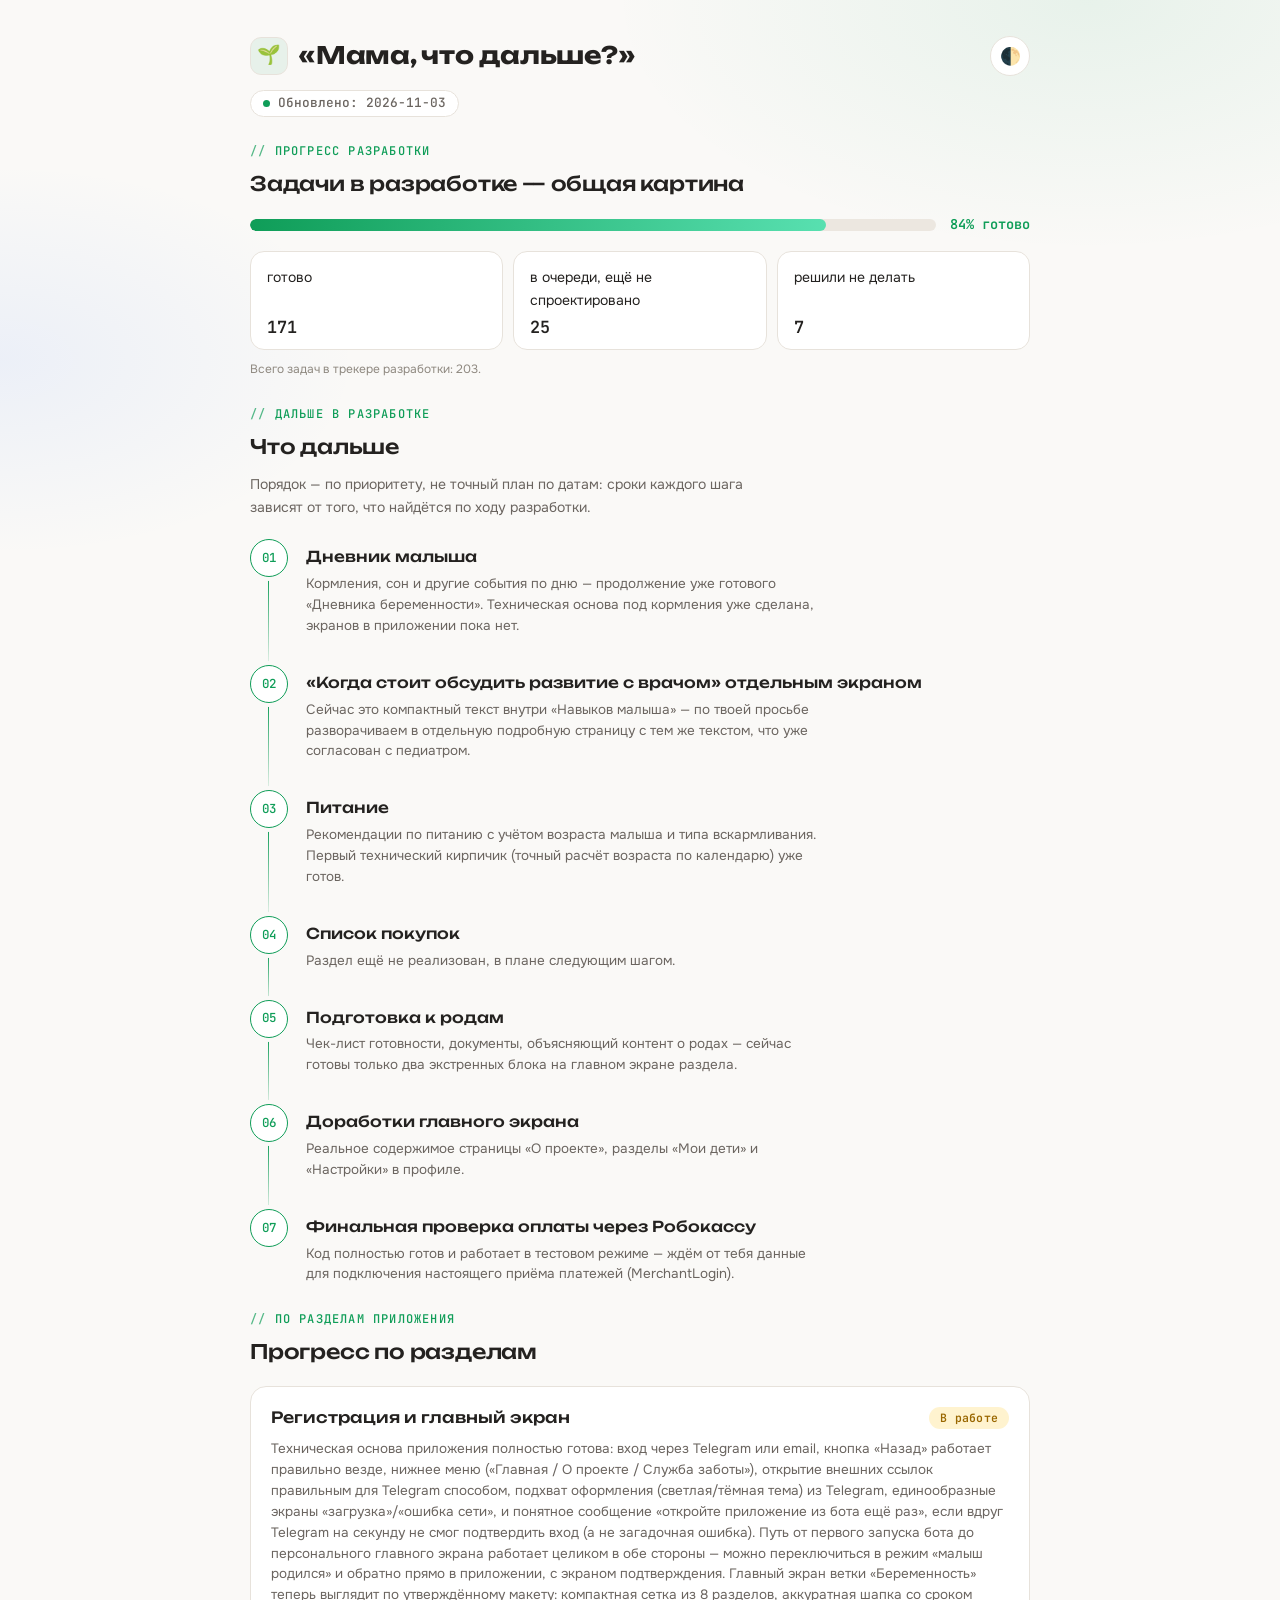
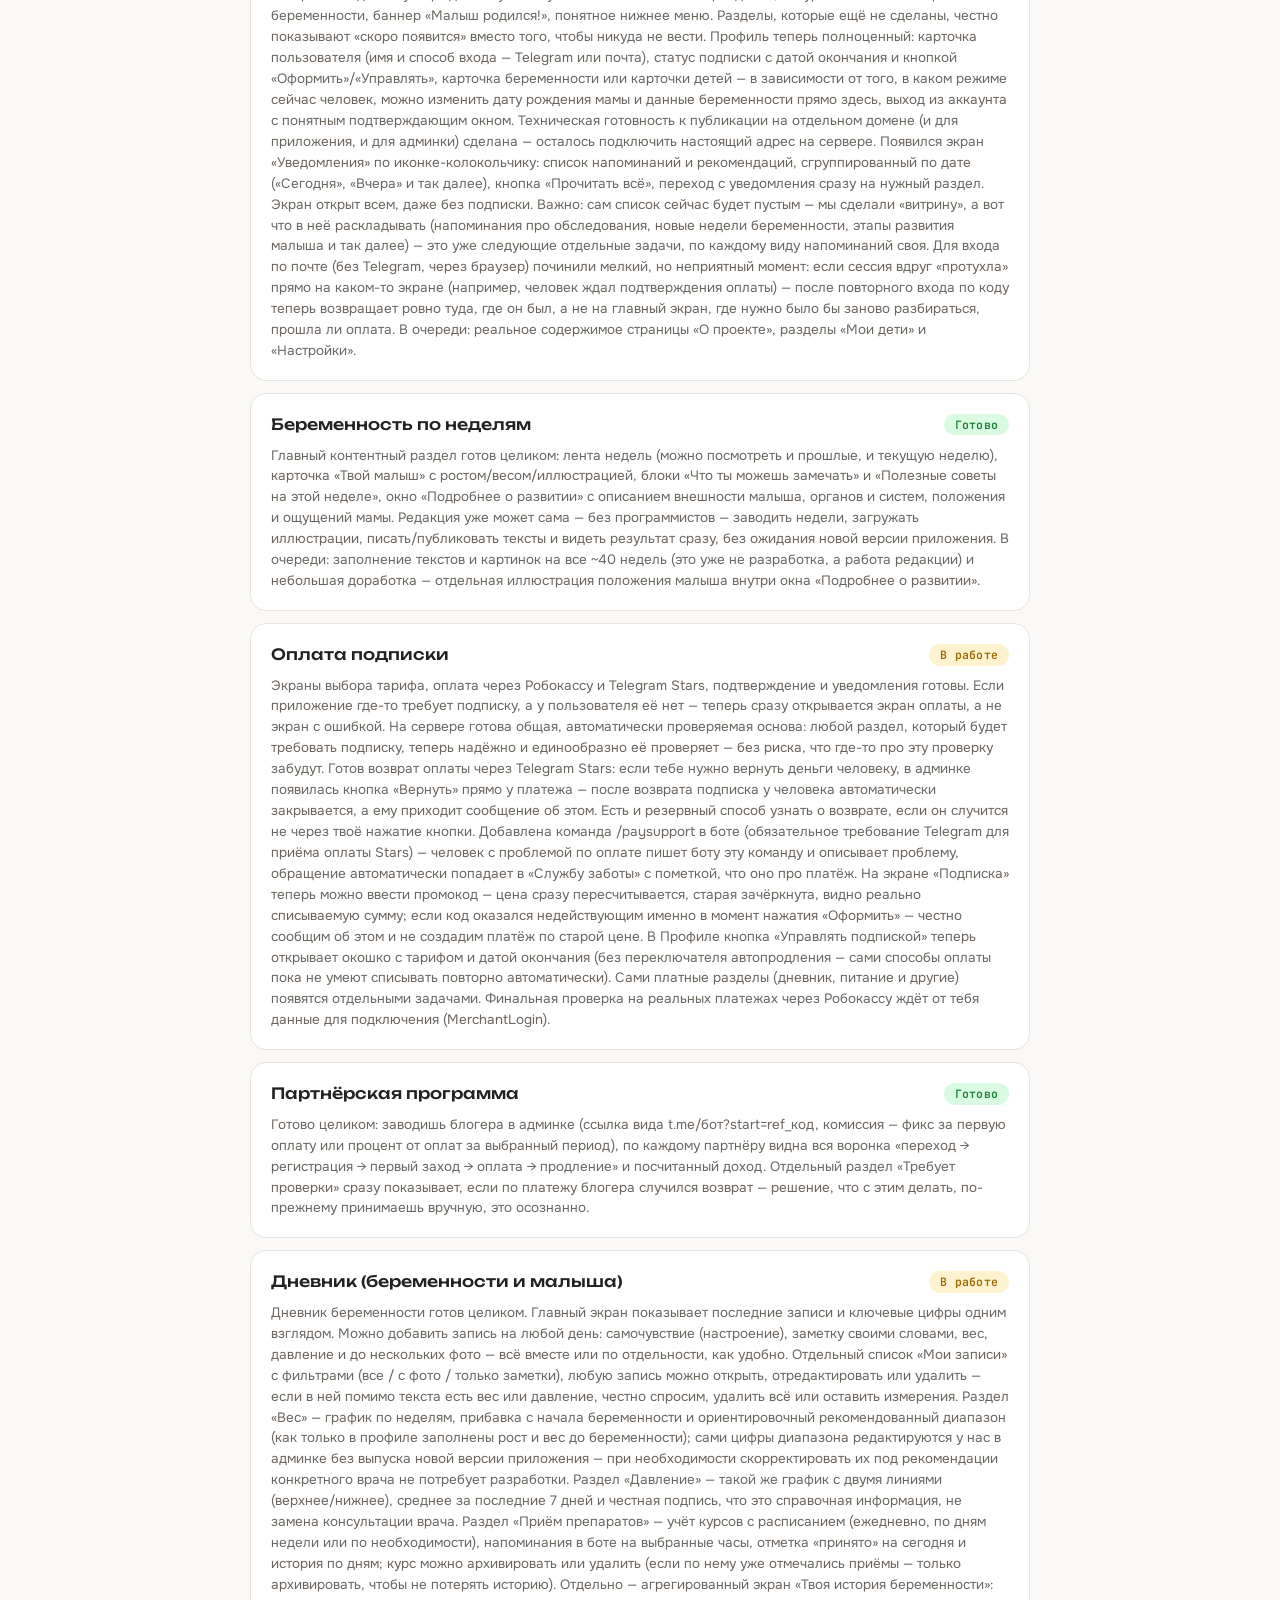
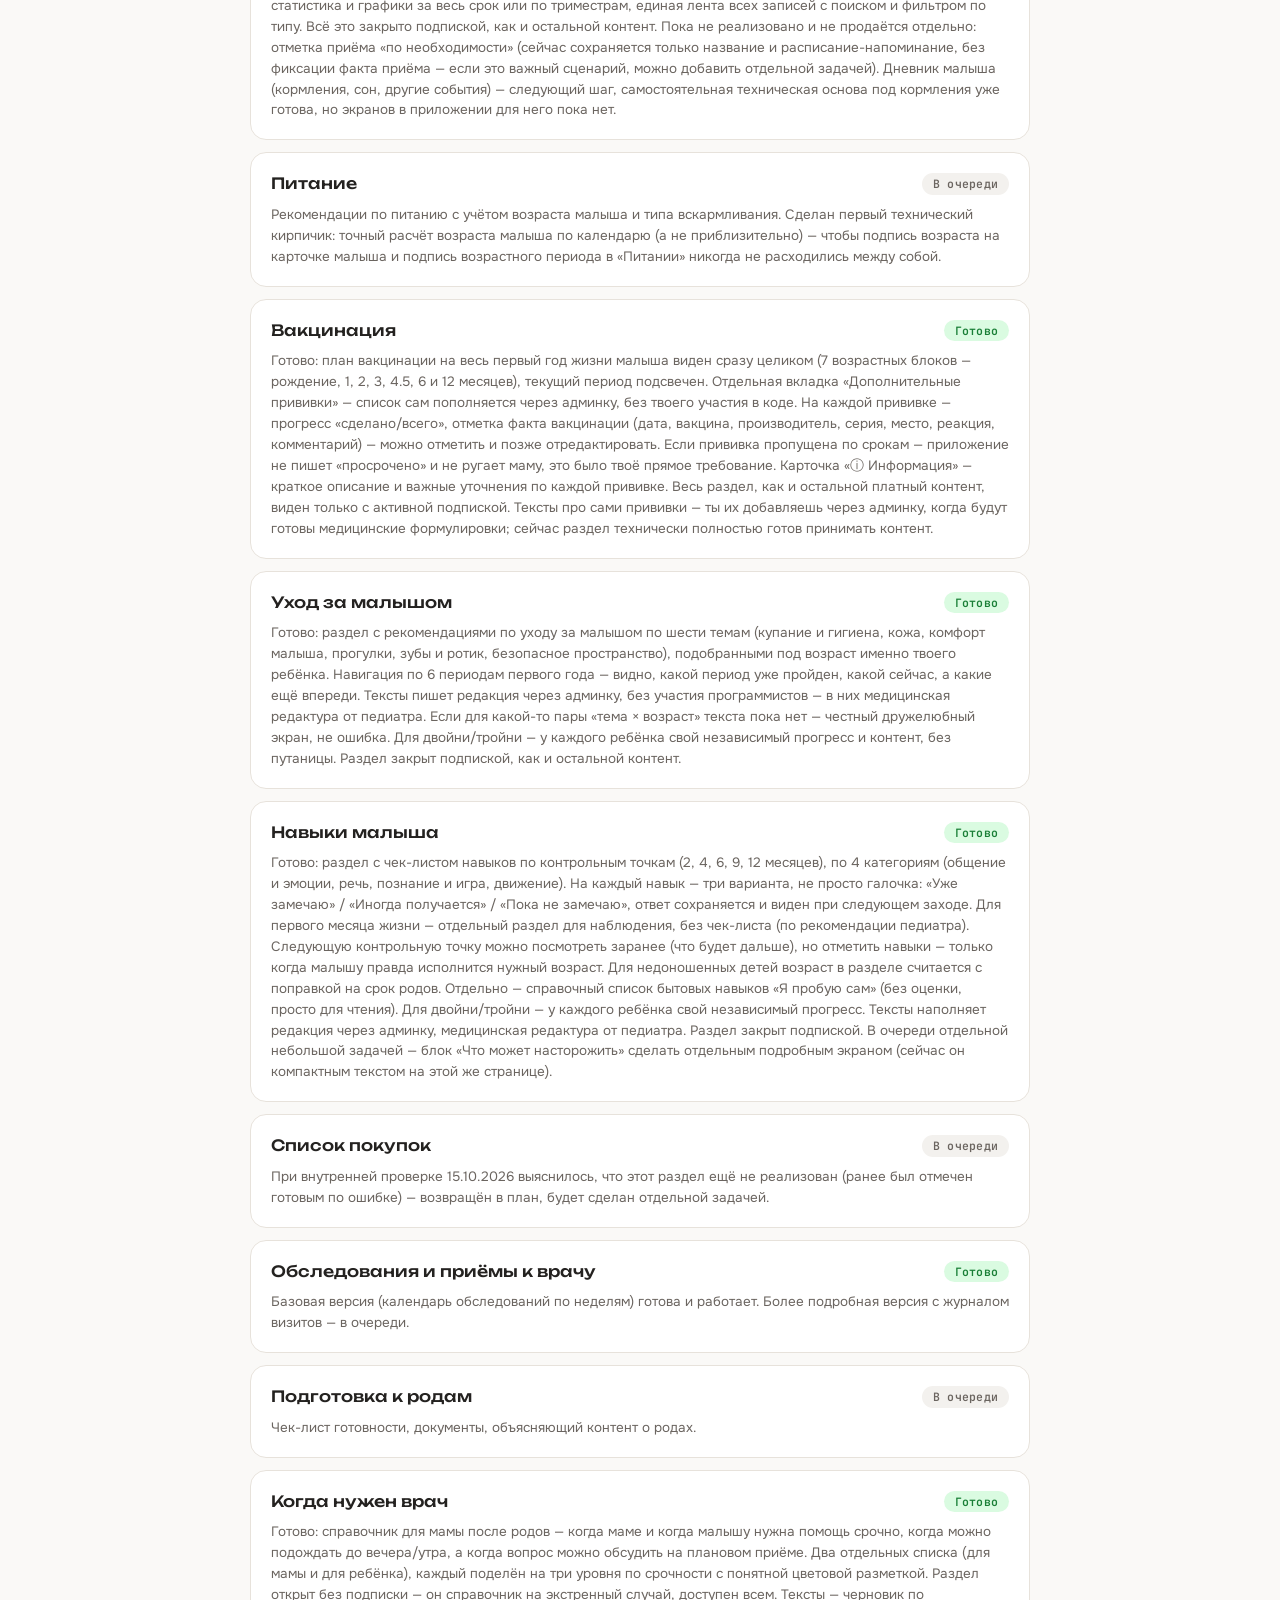
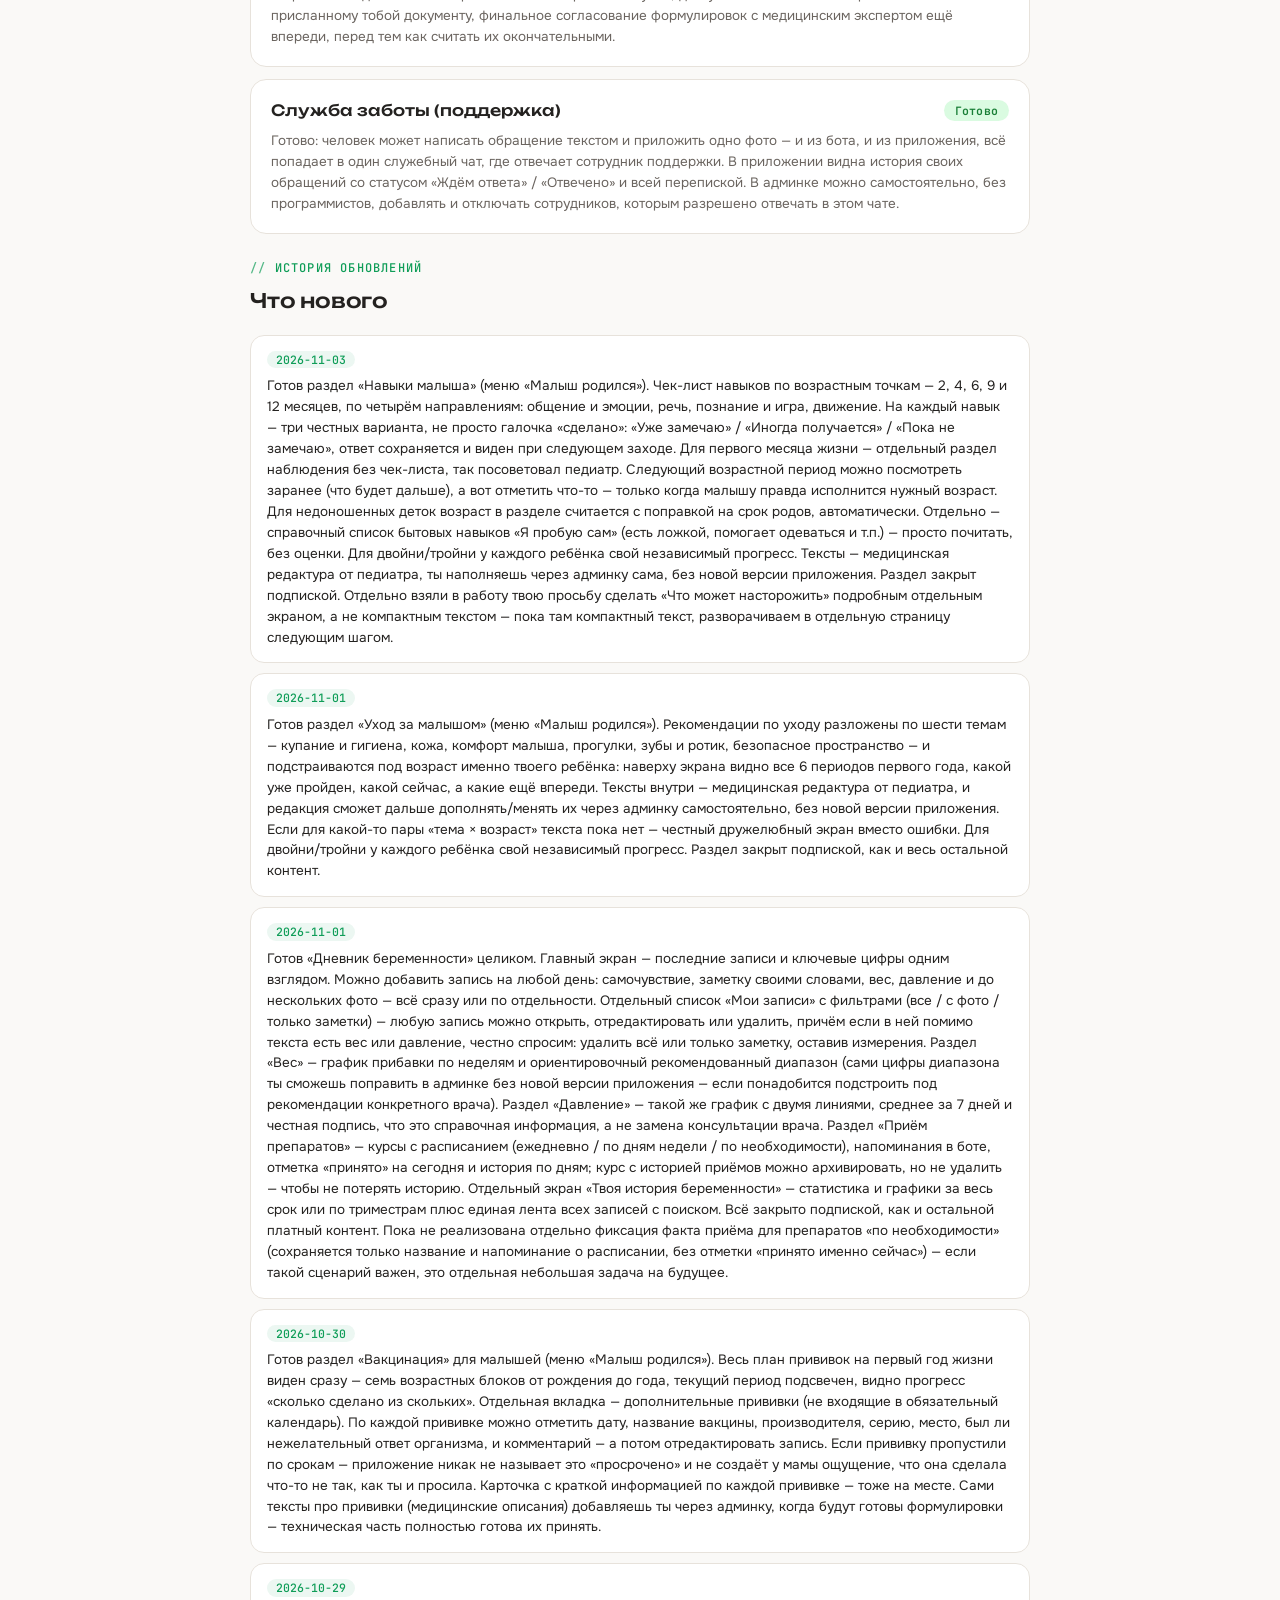
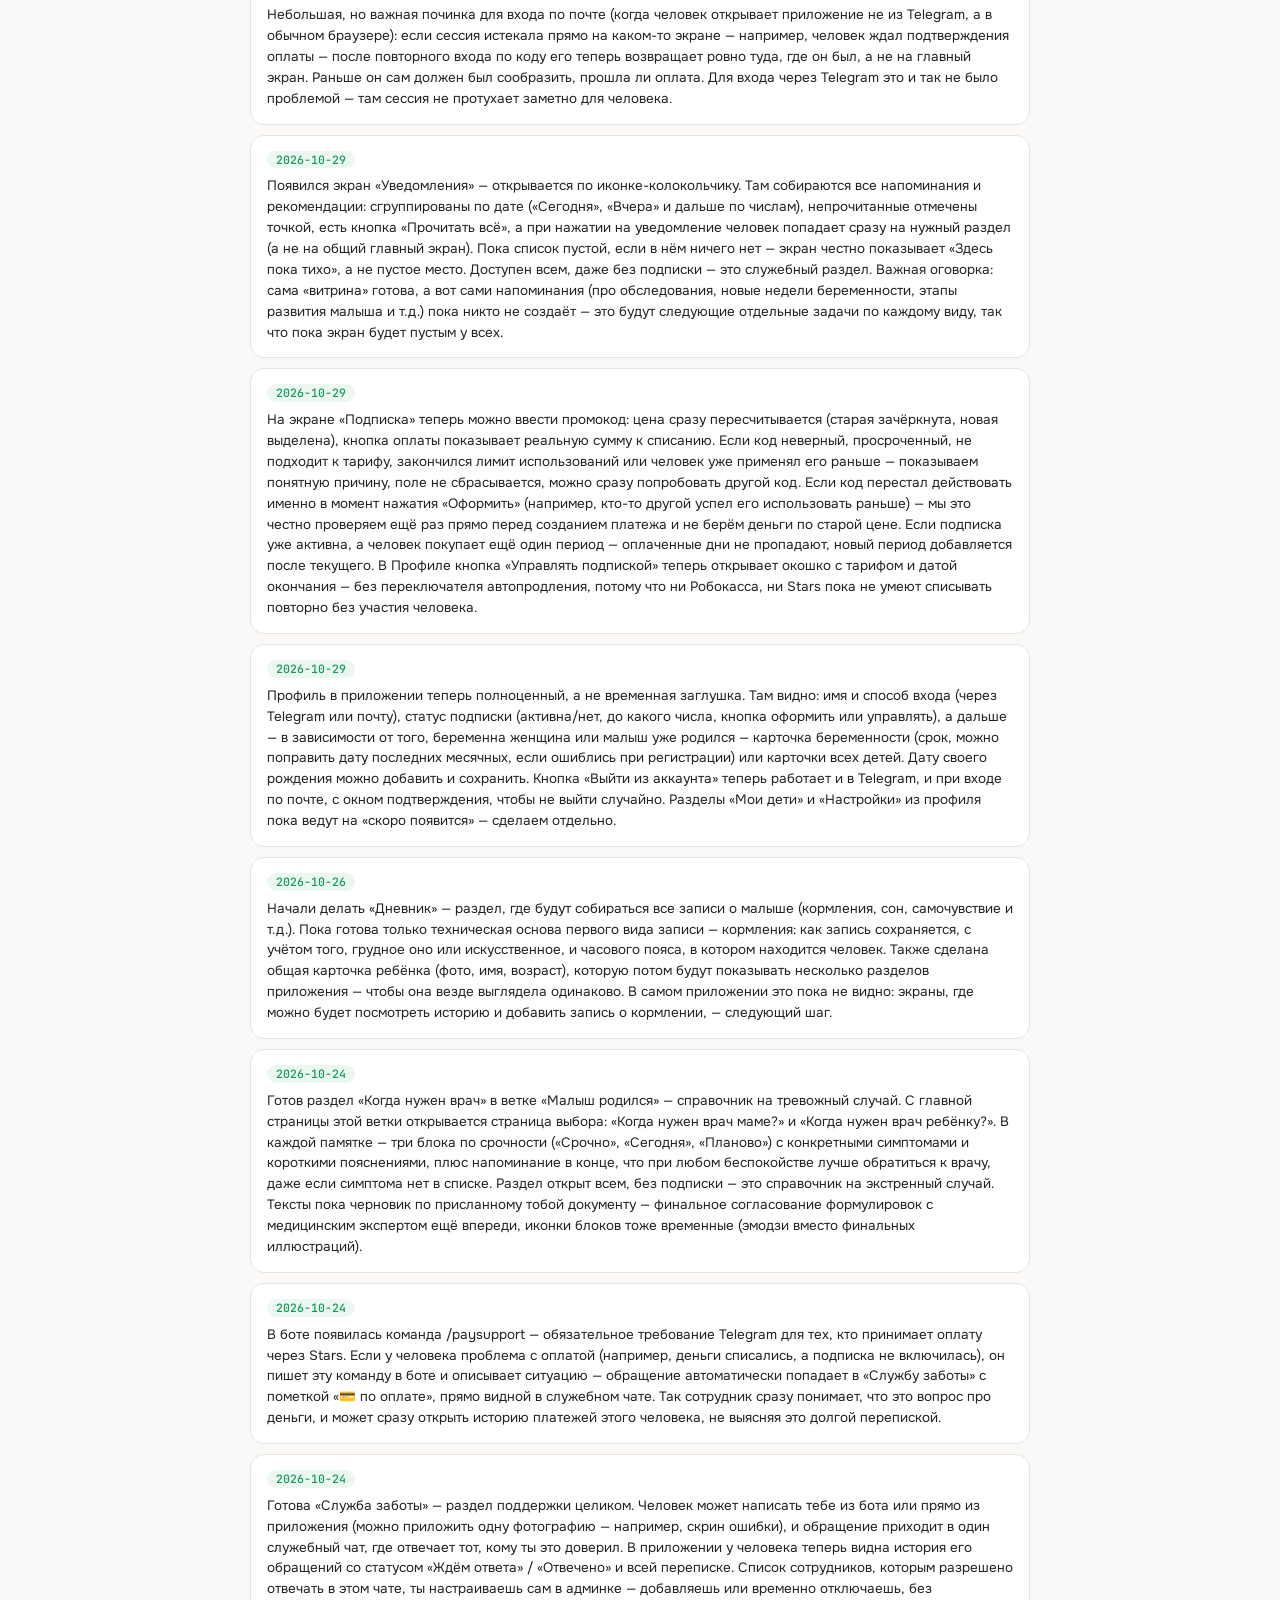
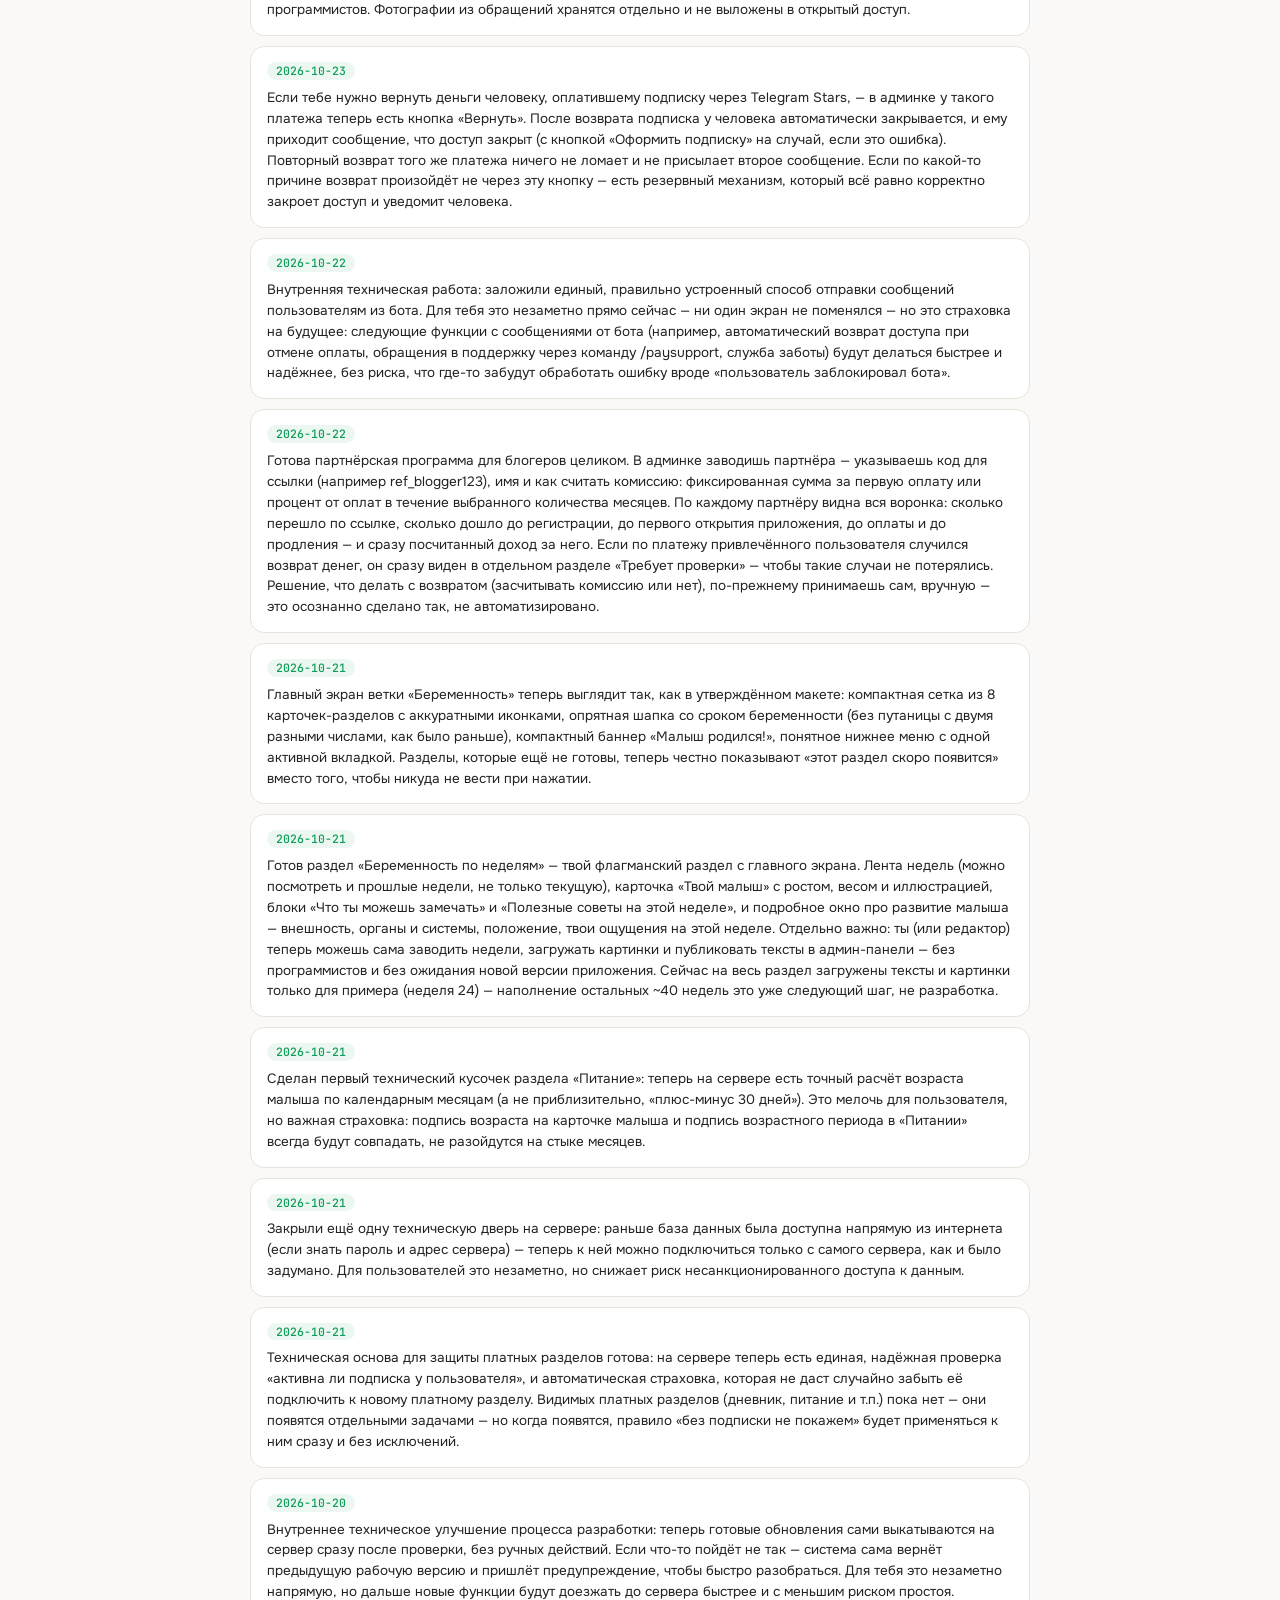
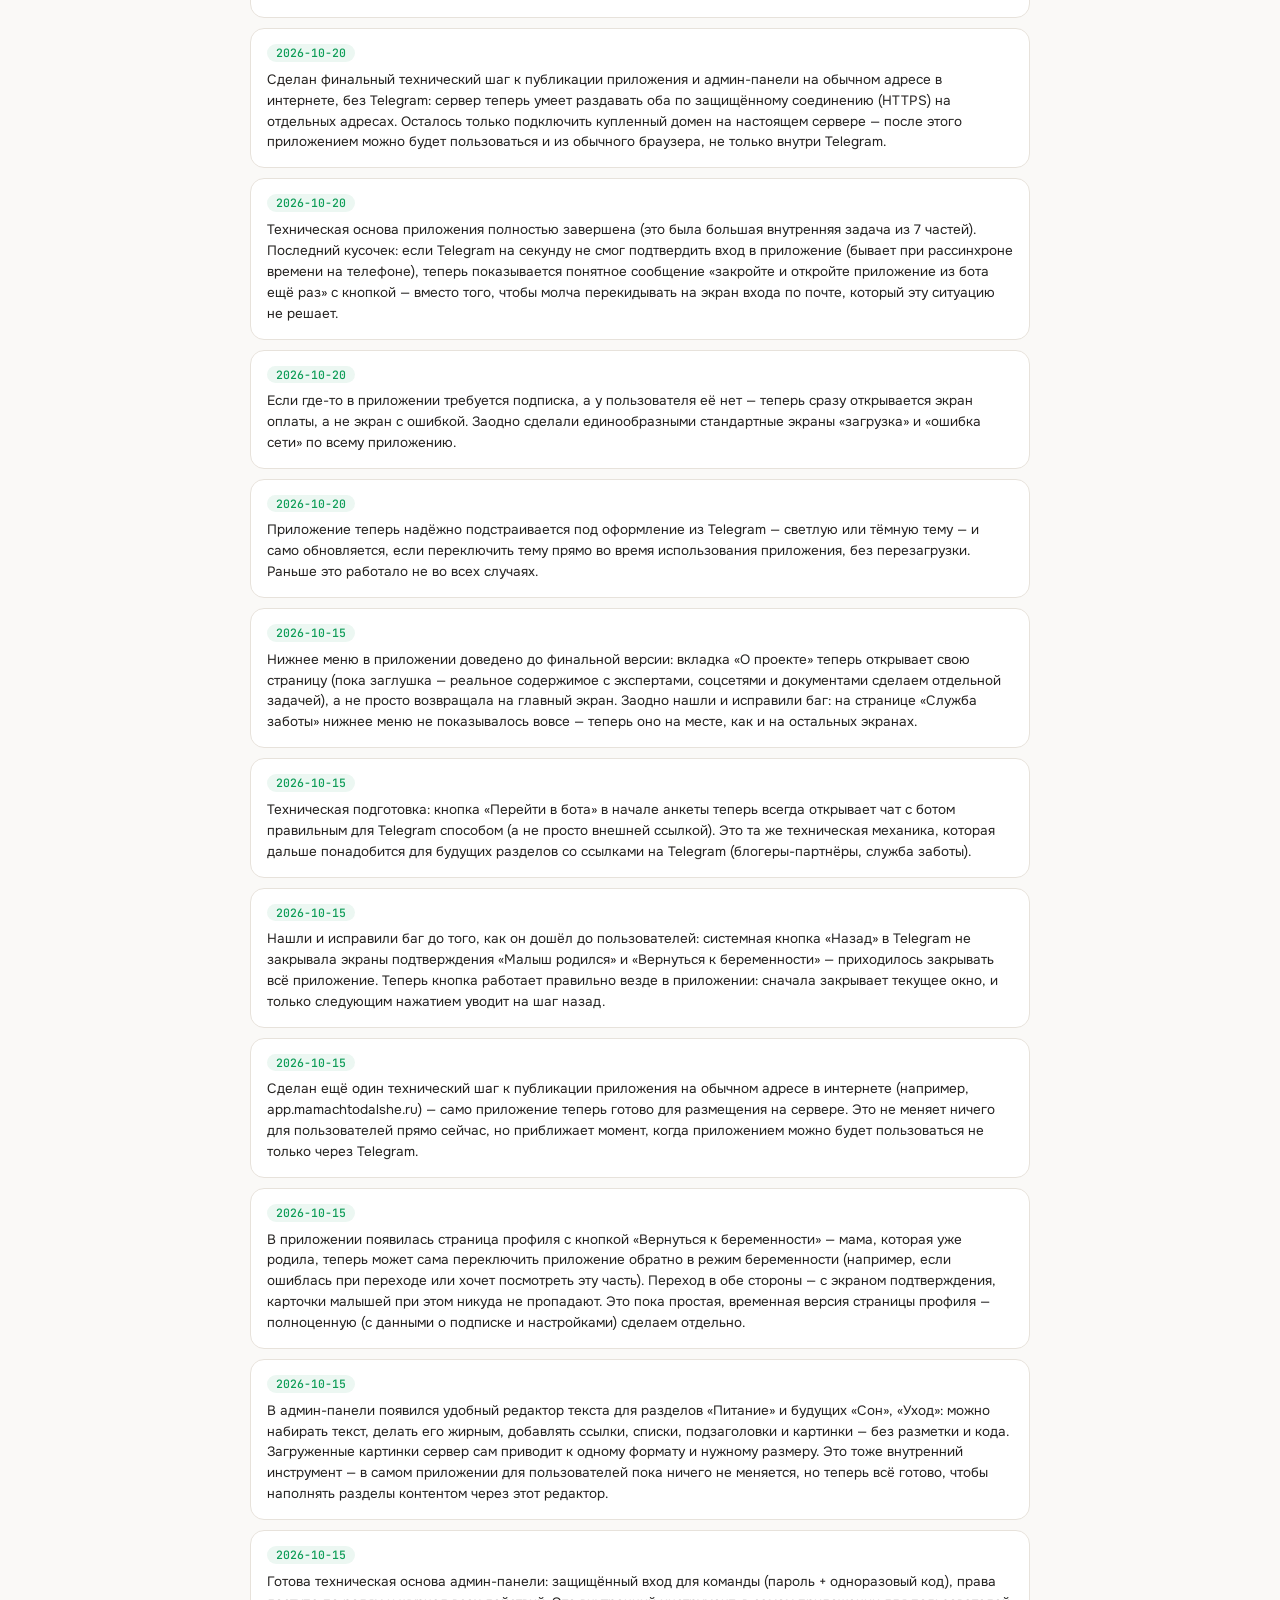
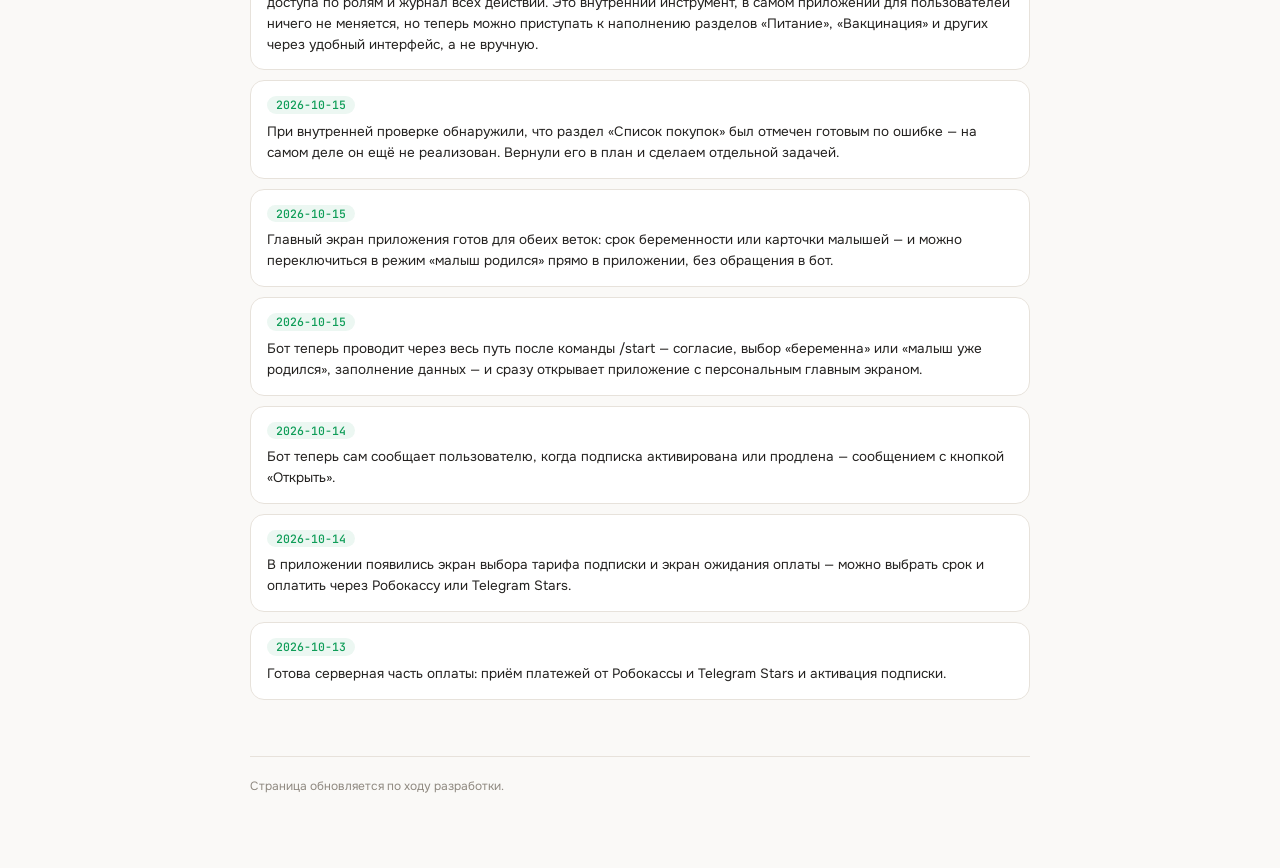
==== mama-dashboard/index.html @ b90e925e "chore(mama-dashboard): поменять порядок секций — «Что дальше» выше Co-Authored-By: Claude Sonnet 5 <" ====
<!DOCTYPE html>
<html lang="ru">
<head>
<meta charset="utf-8">
<meta name="viewport" content="width=device-width, initial-scale=1">
<title>«Мама, что дальше?» — прогресс разработки</title>
<link rel="icon" href="data:image/svg+xml,%3Csvg xmlns='http://www.w3.org/2000/svg' viewBox='0 0 100 100'%3E%3Ctext y='.9em' font-size='90'%3E%F0%9F%8C%B1%3C/text%3E%3C/svg%3E">
<link rel="preconnect" href="https://fonts.googleapis.com">
<link rel="preconnect" href="https://fonts.gstatic.com" crossorigin>
<link href="https://fonts.googleapis.com/css2?family=Unbounded:wght@500;700&family=Onest:wght@400;500;600&family=JetBrains+Mono:wght@400;500&display=swap" rel="stylesheet">
<style>
:root {
  color-scheme: dark;
  --bg: #06080b; --surface: #0c1218; --card-bg: #0f151c; --line: rgba(255,255,255,.09);
  --text: #e9f0f4; --muted: #9db0bd; --muted-2: #6b7c8b;
  --accent: #3df5a7; --accent-ink: #04140d; --accent-soft: rgba(61,245,167,.12);
  --track-bg: rgba(255,255,255,.08);
  --badge-done-bg: rgba(61,245,167,.14); --badge-done-fg: #3df5a7;
  --badge-progress-bg: rgba(255,185,70,.14); --badge-progress-fg: #ffb946;
  --badge-planned-bg: rgba(255,255,255,.07); --badge-planned-fg: #9db0bd;
  --toggle-fg: #e9f0f4; --toggle-bg: #0f151c; --toggle-border: var(--line);
  --font-display: 'Unbounded', system-ui, sans-serif;
  --font-body: 'Onest', system-ui, -apple-system, 'Segoe UI', sans-serif;
  --font-mono: 'JetBrains Mono', ui-monospace, 'SFMono-Regular', Menlo, monospace;
}
@media (prefers-color-scheme: light) {
  :root:not([data-theme="dark"]) {
    color-scheme: light;
    --bg: #faf9f7; --surface: #fff; --card-bg: #fff; --line: #e7e2db;
    --text: #242220; --muted: #6b6560; --muted-2: #8f8980;
    --accent: #0f9d58; --accent-ink: #fff; --accent-soft: rgba(15,157,88,.08);
    --track-bg: #ece7e0;
    --badge-done-bg: #dafbe1; --badge-done-fg: #1a7f37;
    --badge-progress-bg: #fff3cf; --badge-progress-fg: #9a6700;
    --badge-planned-bg: #f3f1ee; --badge-planned-fg: #6b6560;
    --toggle-fg: #242220; --toggle-bg: #fff; --toggle-border: var(--line);
  }
}
:root[data-theme="light"] {
  color-scheme: light;
  --bg: #faf9f7; --surface: #fff; --card-bg: #fff; --line: #e7e2db;
  --text: #242220; --muted: #6b6560; --muted-2: #8f8980;
  --accent: #0f9d58; --accent-ink: #fff; --accent-soft: rgba(15,157,88,.08);
  --track-bg: #ece7e0;
  --badge-done-bg: #dafbe1; --badge-done-fg: #1a7f37;
  --badge-progress-bg: #fff3cf; --badge-progress-fg: #9a6700;
  --badge-planned-bg: #f3f1ee; --badge-planned-fg: #6b6560;
  --toggle-fg: #242220; --toggle-bg: #fff; --toggle-border: var(--line);
}
* { box-sizing: border-box; }
html { -webkit-text-size-adjust: 100%; }
body {
  margin: 0; padding: 0; font: 400 1rem/1.65 var(--font-body);
  background: var(--bg); color: var(--text);
  transition: background .15s ease, color .15s ease;
  -webkit-font-smoothing: antialiased;
}
.bg {
  position: fixed; inset: 0; z-index: -1; pointer-events: none; background: var(--bg);
}
:root:not([data-theme="light"]) .bg {
  background:
    radial-gradient(60% 45% at 85% 0%, var(--accent-soft), transparent 62%),
    radial-gradient(45% 35% at 0% 40%, rgba(70,130,255,.08), transparent 62%),
    var(--bg);
}
.wrap { max-width: 820px; margin: 0 auto; padding: 36px 20px 72px; position: relative; }
.top-bar { display: flex; align-items: flex-start; justify-content: space-between; gap: 16px; }
.brand { display: flex; align-items: center; gap: 10px; }
.brand-mark {
  width: 38px; height: 38px; border-radius: 11px; background: var(--accent-soft);
  border: 1px solid var(--line); display: flex; align-items: center; justify-content: center;
  font-size: 19px; flex-shrink: 0;
}
h1 { font-family: var(--font-display); font-weight: 700; font-size: 24px; margin: 0; letter-spacing: -.01em; }
.theme-toggle {
  width: 40px; height: 40px; border-radius: 999px; flex-shrink: 0;
  background: var(--toggle-bg); color: var(--toggle-fg);
  border: 1px solid var(--toggle-border); cursor: pointer;
  font-size: 17px; line-height: 1; display: flex; align-items: center; justify-content: center;
  transition: border-color .2s, transform .2s;
}
.theme-toggle:hover { border-color: var(--accent); transform: translateY(-1px); }
.eyebrow {
  font: 500 .75rem/1 var(--font-mono); letter-spacing: .1em; text-transform: uppercase;
  color: var(--accent); margin: 28px 0 10px;
}
.eyebrow::before { content: "// "; opacity: .7; }
.updated-pill {
  display: inline-flex; align-items: center; gap: 8px; font: 500 .8rem/1 var(--font-mono);
  color: var(--muted); border: 1px solid var(--line); border-radius: 999px; padding: 6px 12px;
  margin-top: 14px; background: var(--card-bg);
}
.updated-pill i { width: 7px; height: 7px; border-radius: 50%; background: var(--accent); flex-shrink: 0; }
h2 {
  font-family: var(--font-display); font-weight: 500; font-size: 20px; margin: 48px 0 18px;
  letter-spacing: -.01em;
}
.section-lead { color: var(--muted); font-size: 14px; margin: -8px 0 20px; max-width: 58ch; }

.progress-row { display: flex; align-items: center; gap: 14px; margin-bottom: 20px; }
.progress-track { flex: 1; height: 12px; border-radius: 999px; background: var(--track-bg); overflow: hidden; }
.progress-fill {
  height: 100%; border-radius: 999px;
  background: linear-gradient(90deg, var(--accent), #58e0b0);
}
.progress-label { font: 600 .85rem/1 var(--font-mono); color: var(--accent); white-space: nowrap; }

.stat-grid { display: grid; grid-template-columns: 1fr; gap: 10px; }
.stat-card {
  display: flex; align-items: center; justify-content: space-between; gap: 12px;
  padding: 14px 16px; border-radius: 14px; background: var(--card-bg);
  border: 1px solid var(--line); transition: border-color .2s, transform .2s;
}
.stat-card:hover { border-color: var(--accent); transform: translateY(-1px); }
.stat-label { font-size: 14px; }
.stat-count {
  font: 600 1.05rem/1 var(--font-mono); color: var(--text); flex-shrink: 0;
}
.stats-footnote { font-size: 12px; color: var(--muted-2); margin-top: 10px; }

.block {
  padding: 18px 20px; border-radius: 16px; background: var(--card-bg);
  border: 1px solid var(--line); margin-bottom: 12px;
  transition: border-color .2s, transform .2s;
}
.block:hover { border-color: var(--accent); transform: translateY(-1px); }
.block-top {
  display: flex; align-items: flex-start; justify-content: space-between; gap: 14px;
  margin-bottom: 8px;
}
.block-name { font-family: var(--font-display); font-weight: 500; font-size: 15.5px; }
.badge {
  flex-shrink: 0; font: 600 .72rem/1 var(--font-mono); letter-spacing: .02em; padding: 5px 11px;
  border-radius: 999px; white-space: nowrap; margin-top: 2px;
}
.block-note { font-size: 13.5px; color: var(--muted); line-height: 1.55; }

.roadmap { position: relative; }
.road-step {
  position: relative; display: flex; gap: 18px; padding-bottom: 28px;
}
.road-step:last-child { padding-bottom: 0; }
.road-num {
  flex-shrink: 0; width: 38px; height: 38px; border-radius: 50%;
  border: 1px solid var(--accent); color: var(--accent); background: var(--surface);
  display: flex; align-items: center; justify-content: center;
  font: 500 .78rem/1 var(--font-mono); position: relative; z-index: 1;
  box-shadow: 0 0 0 4px var(--bg);
}
.road-step::before {
  content: ""; position: absolute; left: 18px; top: 38px; bottom: -8px; width: 1px;
  background: linear-gradient(var(--accent), transparent);
}
.road-step:last-child::before { display: none; }
.road-body { padding-top: 6px; }
.road-title { font-family: var(--font-display); font-weight: 500; font-size: 15px; margin-bottom: 4px; }
.road-note { font-size: 13.5px; color: var(--muted); line-height: 1.55; max-width: 58ch; }

.changelog { list-style: none; padding: 0; margin: 0; display: grid; gap: 10px; }
.changelog li {
  padding: 14px 16px; border-radius: 14px; background: var(--card-bg); border: 1px solid var(--line);
  font-size: 13.5px; line-height: 1.55;
}
.changelog .cl-date {
  display: inline-block; font: 500 .72rem/1 var(--font-mono); color: var(--accent);
  background: var(--accent-soft); border-radius: 999px; padding: 3px 9px; margin-bottom: 8px;
}

.footer {
  margin-top: 56px; padding-top: 20px; border-top: 1px solid var(--line);
  font-size: 12px; color: var(--muted-2);
}

@media (min-width: 640px) {
  .stat-grid { grid-template-columns: repeat(3, 1fr); }
  .stat-card { flex-direction: column; align-items: flex-start; gap: 6px; }
}
@media (prefers-reduced-motion: reduce) {
  * { transition: none !important; }
}
</style>
<script>
  (function () {
    var saved = localStorage.getItem("mama-dashboard-theme");
    if (saved === "dark" || saved === "light") {
      document.documentElement.setAttribute("data-theme", saved);
    }
  })();
</script>
</head>
<body>
<div class="bg" aria-hidden="true"></div>
<div class="wrap">
  <div class="top-bar">
    <div class="brand">
      <div class="brand-mark" aria-hidden="true">🌱</div>
      <h1>«Мама, что дальше?»</h1>
    </div>
    <button class="theme-toggle" id="theme-toggle" type="button" aria-label="Переключить тему" title="Переключить светлую/тёмную тему">🌓</button>
  </div>
  <div class="updated-pill"><i aria-hidden="true"></i>Обновлено: 2026-11-03</div>

  <div class="eyebrow">Прогресс разработки</div>
  <h2 style="margin-top:0;">Задачи в разработке — общая картина</h2>
  <div class="progress-row">
    <div class="progress-track"><div class="progress-fill" style="width:84%;"></div></div>
    <div class="progress-label">84% готово</div>
  </div>
  <div class="stat-grid">
    <div class="stat-card"><span class="stat-label">готово</span><span class="stat-count">171</span></div>
    <div class="stat-card"><span class="stat-label">в очереди, ещё не спроектировано</span><span class="stat-count">25</span></div>
    <div class="stat-card"><span class="stat-label">решили не делать</span><span class="stat-count">7</span></div>
  </div>
  <div class="stats-footnote">Всего задач в трекере разработки: 203.</div>

  <div class="eyebrow">Дальше в разработке</div>
  <h2 style="margin-top:0;">Что дальше</h2>
  <p class="section-lead">Порядок — по приоритету, не точный план по датам: сроки каждого шага зависят от того, что найдётся по ходу разработки.</p>
  <div class="roadmap">
    <div class="road-step">
      <div class="road-num">01</div>
      <div class="road-body">
        <div class="road-title">Дневник малыша</div>
        <div class="road-note">Кормления, сон и другие события по дню — продолжение уже готового «Дневника беременности». Техническая основа под кормления уже сделана, экранов в приложении пока нет.</div>
      </div>
    </div>
    <div class="road-step">
      <div class="road-num">02</div>
      <div class="road-body">
        <div class="road-title">«Когда стоит обсудить развитие с врачом» отдельным экраном</div>
        <div class="road-note">Сейчас это компактный текст внутри «Навыков малыша» — по твоей просьбе разворачиваем в отдельную подробную страницу с тем же текстом, что уже согласован с педиатром.</div>
      </div>
    </div>
    <div class="road-step">
      <div class="road-num">03</div>
      <div class="road-body">
        <div class="road-title">Питание</div>
        <div class="road-note">Рекомендации по питанию с учётом возраста малыша и типа вскармливания. Первый технический кирпичик (точный расчёт возраста по календарю) уже готов.</div>
      </div>
    </div>
    <div class="road-step">
      <div class="road-num">04</div>
      <div class="road-body">
        <div class="road-title">Список покупок</div>
        <div class="road-note">Раздел ещё не реализован, в плане следующим шагом.</div>
      </div>
    </div>
    <div class="road-step">
      <div class="road-num">05</div>
      <div class="road-body">
        <div class="road-title">Подготовка к родам</div>
        <div class="road-note">Чек-лист готовности, документы, объясняющий контент о родах — сейчас готовы только два экстренных блока на главном экране раздела.</div>
      </div>
    </div>
    <div class="road-step">
      <div class="road-num">06</div>
      <div class="road-body">
        <div class="road-title">Доработки главного экрана</div>
        <div class="road-note">Реальное содержимое страницы «О проекте», разделы «Мои дети» и «Настройки» в профиле.</div>
      </div>
    </div>
    <div class="road-step">
      <div class="road-num">07</div>
      <div class="road-body">
        <div class="road-title">Финальная проверка оплаты через Робокассу</div>
        <div class="road-note">Код полностью готов и работает в тестовом режиме — ждём от тебя данные для подключения настоящего приёма платежей (MerchantLogin).</div>
      </div>
    </div>
  </div>

  <div class="eyebrow">По разделам приложения</div>
  <h2 style="margin-top:0;">Прогресс по разделам</h2>
  <div class="block">
    <div class="block-top">
      <div class="block-name">Регистрация и главный экран</div>
      <div class="badge" style="color:var(--badge-progress-fg); background:var(--badge-progress-bg);">В работе</div>
    </div>
    <div class="block-note">Техническая основа приложения полностью готова: вход через Telegram или email, кнопка «Назад» работает правильно везде, нижнее меню («Главная / О проекте / Служба заботы»), открытие внешних ссылок правильным для Telegram способом, подхват оформления (светлая/тёмная тема) из Telegram, единообразные экраны «загрузка»/«ошибка сети», и понятное сообщение «откройте приложение из бота ещё раз», если вдруг Telegram на секунду не смог подтвердить вход (а не загадочная ошибка). Путь от первого запуска бота до персонального главного экрана работает целиком в обе стороны — можно переключиться в режим «малыш родился» и обратно прямо в приложении, с экраном подтверждения. Главный экран ветки «Беременность» теперь выглядит по утверждённому макету: компактная сетка из 8 разделов, аккуратная шапка со сроком беременности, баннер «Малыш родился!», понятное нижнее меню. Разделы, которые ещё не сделаны, честно показывают «скоро появится» вместо того, чтобы никуда не вести. Профиль теперь полноценный: карточка пользователя (имя и способ входа — Telegram или почта), статус подписки с датой окончания и кнопкой «Оформить»/«Управлять», карточка беременности или карточки детей — в зависимости от того, в каком режиме сейчас человек, можно изменить дату рождения мамы и данные беременности прямо здесь, выход из аккаунта с понятным подтверждающим окном. Техническая готовность к публикации на отдельном домене (и для приложения, и для админки) сделана — осталось подключить настоящий адрес на сервере. Появился экран «Уведомления» по иконке-колокольчику: список напоминаний и рекомендаций, сгруппированный по дате («Сегодня», «Вчера» и так далее), кнопка «Прочитать всё», переход с уведомления сразу на нужный раздел. Экран открыт всем, даже без подписки. Важно: сам список сейчас будет пустым — мы сделали «витрину», а вот что в неё раскладывать (напоминания про обследования, новые недели беременности, этапы развития малыша и так далее) — это уже следующие отдельные задачи, по каждому виду напоминаний своя. Для входа по почте (без Telegram, через браузер) починили мелкий, но неприятный момент: если сессия вдруг «протухла» прямо на каком-то экране (например, человек ждал подтверждения оплаты) — после повторного входа по коду теперь возвращает ровно туда, где он был, а не на главный экран, где нужно было бы заново разбираться, прошла ли оплата. В очереди: реальное содержимое страницы «О проекте», разделы «Мои дети» и «Настройки».</div>
  </div>
  <div class="block">
    <div class="block-top">
      <div class="block-name">Беременность по неделям</div>
      <div class="badge" style="color:var(--badge-done-fg); background:var(--badge-done-bg);">Готово</div>
    </div>
    <div class="block-note">Главный контентный раздел готов целиком: лента недель (можно посмотреть и прошлые, и текущую неделю), карточка «Твой малыш» с ростом/весом/иллюстрацией, блоки «Что ты можешь замечать» и «Полезные советы на этой неделе», окно «Подробнее о развитии» с описанием внешности малыша, органов и систем, положения и ощущений мамы. Редакция уже может сама — без программистов — заводить недели, загружать иллюстрации, писать/публиковать тексты и видеть результат сразу, без ожидания новой версии приложения. В очереди: заполнение текстов и картинок на все ~40 недель (это уже не разработка, а работа редакции) и небольшая доработка — отдельная иллюстрация положения малыша внутри окна «Подробнее о развитии».</div>
  </div>
  <div class="block">
    <div class="block-top">
      <div class="block-name">Оплата подписки</div>
      <div class="badge" style="color:var(--badge-progress-fg); background:var(--badge-progress-bg);">В работе</div>
    </div>
    <div class="block-note">Экраны выбора тарифа, оплата через Робокассу и Telegram Stars, подтверждение и уведомления готовы. Если приложение где-то требует подписку, а у пользователя её нет — теперь сразу открывается экран оплаты, а не экран с ошибкой. На сервере готова общая, автоматически проверяемая основа: любой раздел, который будет требовать подписку, теперь надёжно и единообразно её проверяет — без риска, что где-то про эту проверку забудут. Готов возврат оплаты через Telegram Stars: если тебе нужно вернуть деньги человеку, в админке появилась кнопка «Вернуть» прямо у платежа — после возврата подписка у человека автоматически закрывается, а ему приходит сообщение об этом. Есть и резервный способ узнать о возврате, если он случится не через твоё нажатие кнопки. Добавлена команда /paysupport в боте (обязательное требование Telegram для приёма оплаты Stars) — человек с проблемой по оплате пишет боту эту команду и описывает проблему, обращение автоматически попадает в «Службу заботы» с пометкой, что оно про платёж. На экране «Подписка» теперь можно ввести промокод — цена сразу пересчитывается, старая зачёркнута, видно реально списываемую сумму; если код оказался недействующим именно в момент нажатия «Оформить» — честно сообщим об этом и не создадим платёж по старой цене. В Профиле кнопка «Управлять подпиской» теперь открывает окошко с тарифом и датой окончания (без переключателя автопродления — сами способы оплаты пока не умеют списывать повторно автоматически). Сами платные разделы (дневник, питание и другие) появятся отдельными задачами. Финальная проверка на реальных платежах через Робокассу ждёт от тебя данные для подключения (MerchantLogin).</div>
  </div>
  <div class="block">
    <div class="block-top">
      <div class="block-name">Партнёрская программа</div>
      <div class="badge" style="color:var(--badge-done-fg); background:var(--badge-done-bg);">Готово</div>
    </div>
    <div class="block-note">Готово целиком: заводишь блогера в админке (ссылка вида t.me/бот?start=ref_код, комиссия — фикс за первую оплату или процент от оплат за выбранный период), по каждому партнёру видна вся воронка «переход → регистрация → первый заход → оплата → продление» и посчитанный доход. Отдельный раздел «Требует проверки» сразу показывает, если по платежу блогера случился возврат — решение, что с этим делать, по-прежнему принимаешь вручную, это осознанно.</div>
  </div>
  <div class="block">
    <div class="block-top">
      <div class="block-name">Дневник (беременности и малыша)</div>
      <div class="badge" style="color:var(--badge-progress-fg); background:var(--badge-progress-bg);">В работе</div>
    </div>
    <div class="block-note">Дневник беременности готов целиком. Главный экран показывает последние записи и ключевые цифры одним взглядом. Можно добавить запись на любой день: самочувствие (настроение), заметку своими словами, вес, давление и до нескольких фото — всё вместе или по отдельности, как удобно. Отдельный список «Мои записи» с фильтрами (все / с фото / только заметки), любую запись можно открыть, отредактировать или удалить — если в ней помимо текста есть вес или давление, честно спросим, удалить всё или оставить измерения. Раздел «Вес» — график по неделям, прибавка с начала беременности и ориентировочный рекомендованный диапазон (как только в профиле заполнены рост и вес до беременности); сами цифры диапазона редактируются у нас в админке без выпуска новой версии приложения — при необходимости скорректировать их под рекомендации конкретного врача не потребует разработки. Раздел «Давление» — такой же график с двумя линиями (верхнее/нижнее), среднее за последние 7 дней и честная подпись, что это справочная информация, не замена консультации врача. Раздел «Приём препаратов» — учёт курсов с расписанием (ежедневно, по дням недели или по необходимости), напоминания в боте на выбранные часы, отметка «принято» на сегодня и история по дням; курс можно архивировать или удалить (если по нему уже отмечались приёмы — только архивировать, чтобы не потерять историю). Отдельно — агрегированный экран «Твоя история беременности»: статистика и графики за весь срок или по триместрам, единая лента всех записей с поиском и фильтром по типу. Всё это закрыто подпиской, как и остальной контент. Пока не реализовано и не продаётся отдельно: отметка приёма «по необходимости» (сейчас сохраняется только название и расписание-напоминание, без фиксации факта приёма — если это важный сценарий, можно добавить отдельной задачей). Дневник малыша (кормления, сон, другие события) — следующий шаг, самостоятельная техническая основа под кормления уже готова, но экранов в приложении для него пока нет.</div>
  </div>
  <div class="block">
    <div class="block-top">
      <div class="block-name">Питание</div>
      <div class="badge" style="color:var(--badge-planned-fg); background:var(--badge-planned-bg);">В очереди</div>
    </div>
    <div class="block-note">Рекомендации по питанию с учётом возраста малыша и типа вскармливания. Сделан первый технический кирпичик: точный расчёт возраста малыша по календарю (а не приблизительно) — чтобы подпись возраста на карточке малыша и подпись возрастного периода в «Питании» никогда не расходились между собой.</div>
  </div>
  <div class="block">
    <div class="block-top">
      <div class="block-name">Вакцинация</div>
      <div class="badge" style="color:var(--badge-done-fg); background:var(--badge-done-bg);">Готово</div>
    </div>
    <div class="block-note">Готово: план вакцинации на весь первый год жизни малыша виден сразу целиком (7 возрастных блоков — рождение, 1, 2, 3, 4.5, 6 и 12 месяцев), текущий период подсвечен. Отдельная вкладка «Дополнительные прививки» — список сам пополняется через админку, без твоего участия в коде. На каждой прививке — прогресс «сделано/всего», отметка факта вакцинации (дата, вакцина, производитель, серия, место, реакция, комментарий) — можно отметить и позже отредактировать. Если прививка пропущена по срокам — приложение не пишет «просрочено» и не ругает маму, это было твоё прямое требование. Карточка «ⓘ Информация» — краткое описание и важные уточнения по каждой прививке. Весь раздел, как и остальной платный контент, виден только с активной подпиской. Тексты про сами прививки — ты их добавляешь через админку, когда будут готовы медицинские формулировки; сейчас раздел технически полностью готов принимать контент.</div>
  </div>
  <div class="block">
    <div class="block-top">
      <div class="block-name">Уход за малышом</div>
      <div class="badge" style="color:var(--badge-done-fg); background:var(--badge-done-bg);">Готово</div>
    </div>
    <div class="block-note">Готово: раздел с рекомендациями по уходу за малышом по шести темам (купание и гигиена, кожа, комфорт малыша, прогулки, зубы и ротик, безопасное пространство), подобранными под возраст именно твоего ребёнка. Навигация по 6 периодам первого года — видно, какой период уже пройден, какой сейчас, а какие ещё впереди. Тексты пишет редакция через админку, без участия программистов — в них медицинская редактура от педиатра. Если для какой-то пары «тема × возраст» текста пока нет — честный дружелюбный экран, не ошибка. Для двойни/тройни — у каждого ребёнка свой независимый прогресс и контент, без путаницы. Раздел закрыт подпиской, как и остальной контент.</div>
  </div>
  <div class="block">
    <div class="block-top">
      <div class="block-name">Навыки малыша</div>
      <div class="badge" style="color:var(--badge-done-fg); background:var(--badge-done-bg);">Готово</div>
    </div>
    <div class="block-note">Готово: раздел с чек-листом навыков по контрольным точкам (2, 4, 6, 9, 12 месяцев), по 4 категориям (общение и эмоции, речь, познание и игра, движение). На каждый навык — три варианта, не просто галочка: «Уже замечаю» / «Иногда получается» / «Пока не замечаю», ответ сохраняется и виден при следующем заходе. Для первого месяца жизни — отдельный раздел для наблюдения, без чек-листа (по рекомендации педиатра). Следующую контрольную точку можно посмотреть заранее (что будет дальше), но отметить навыки — только когда малышу правда исполнится нужный возраст. Для недоношенных детей возраст в разделе считается с поправкой на срок родов. Отдельно — справочный список бытовых навыков «Я пробую сам» (без оценки, просто для чтения). Для двойни/тройни — у каждого ребёнка свой независимый прогресс. Тексты наполняет редакция через админку, медицинская редактура от педиатра. Раздел закрыт подпиской. В очереди отдельной небольшой задачей — блок «Что может насторожить» сделать отдельным подробным экраном (сейчас он компактным текстом на этой же странице).</div>
  </div>
  <div class="block">
    <div class="block-top">
      <div class="block-name">Список покупок</div>
      <div class="badge" style="color:var(--badge-planned-fg); background:var(--badge-planned-bg);">В очереди</div>
    </div>
    <div class="block-note">При внутренней проверке 15.10.2026 выяснилось, что этот раздел ещё не реализован (ранее был отмечен готовым по ошибке) — возвращён в план, будет сделан отдельной задачей.</div>
  </div>
  <div class="block">
    <div class="block-top">
      <div class="block-name">Обследования и приёмы к врачу</div>
      <div class="badge" style="color:var(--badge-done-fg); background:var(--badge-done-bg);">Готово</div>
    </div>
    <div class="block-note">Базовая версия (календарь обследований по неделям) готова и работает. Более подробная версия с журналом визитов — в очереди.</div>
  </div>
  <div class="block">
    <div class="block-top">
      <div class="block-name">Подготовка к родам</div>
      <div class="badge" style="color:var(--badge-planned-fg); background:var(--badge-planned-bg);">В очереди</div>
    </div>
    <div class="block-note">Чек-лист готовности, документы, объясняющий контент о родах.</div>
  </div>
  <div class="block">
    <div class="block-top">
      <div class="block-name">Когда нужен врач</div>
      <div class="badge" style="color:var(--badge-done-fg); background:var(--badge-done-bg);">Готово</div>
    </div>
    <div class="block-note">Готово: справочник для мамы после родов — когда маме и когда малышу нужна помощь срочно, когда можно подождать до вечера/утра, а когда вопрос можно обсудить на плановом приёме. Два отдельных списка (для мамы и для ребёнка), каждый поделён на три уровня по срочности с понятной цветовой разметкой. Раздел открыт без подписки — он справочник на экстренный случай, доступен всем. Тексты — черновик по присланному тобой документу, финальное согласование формулировок с медицинским экспертом ещё впереди, перед тем как считать их окончательными.</div>
  </div>
  <div class="block">
    <div class="block-top">
      <div class="block-name">Служба заботы (поддержка)</div>
      <div class="badge" style="color:var(--badge-done-fg); background:var(--badge-done-bg);">Готово</div>
    </div>
    <div class="block-note">Готово: человек может написать обращение текстом и приложить одно фото — и из бота, и из приложения, всё попадает в один служебный чат, где отвечает сотрудник поддержки. В приложении видна история своих обращений со статусом «Ждём ответа» / «Отвечено» и всей перепиской. В админке можно самостоятельно, без программистов, добавлять и отключать сотрудников, которым разрешено отвечать в этом чате.</div>
  </div>

  <div class="eyebrow">История обновлений</div>
  <h2 style="margin-top:0;">Что нового</h2>
  <ul class="changelog">
    <li><span class="cl-date">2026-11-03</span><div>Готов раздел «Навыки малыша» (меню «Малыш родился»). Чек-лист навыков по возрастным точкам — 2, 4, 6, 9 и 12 месяцев, по четырём направлениям: общение и эмоции, речь, познание и игра, движение. На каждый навык — три честных варианта, не просто галочка «сделано»: «Уже замечаю» / «Иногда получается» / «Пока не замечаю», ответ сохраняется и виден при следующем заходе. Для первого месяца жизни — отдельный раздел наблюдения без чек-листа, так посоветовал педиатр. Следующий возрастной период можно посмотреть заранее (что будет дальше), а вот отметить что-то — только когда малышу правда исполнится нужный возраст. Для недоношенных деток возраст в разделе считается с поправкой на срок родов, автоматически. Отдельно — справочный список бытовых навыков «Я пробую сам» (есть ложкой, помогает одеваться и т.п.) — просто почитать, без оценки. Для двойни/тройни у каждого ребёнка свой независимый прогресс. Тексты — медицинская редактура от педиатра, ты наполняешь через админку сама, без новой версии приложения. Раздел закрыт подпиской. Отдельно взяли в работу твою просьбу сделать «Что может насторожить» подробным отдельным экраном, а не компактным текстом — пока там компактный текст, разворачиваем в отдельную страницу следующим шагом.</div></li>
    <li><span class="cl-date">2026-11-01</span><div>Готов раздел «Уход за малышом» (меню «Малыш родился»). Рекомендации по уходу разложены по шести темам — купание и гигиена, кожа, комфорт малыша, прогулки, зубы и ротик, безопасное пространство — и подстраиваются под возраст именно твоего ребёнка: наверху экрана видно все 6 периодов первого года, какой уже пройден, какой сейчас, а какие ещё впереди. Тексты внутри — медицинская редактура от педиатра, и редакция сможет дальше дополнять/менять их через админку самостоятельно, без новой версии приложения. Если для какой-то пары «тема × возраст» текста пока нет — честный дружелюбный экран вместо ошибки. Для двойни/тройни у каждого ребёнка свой независимый прогресс. Раздел закрыт подпиской, как и весь остальной контент.</div></li>
    <li><span class="cl-date">2026-11-01</span><div>Готов «Дневник беременности» целиком. Главный экран — последние записи и ключевые цифры одним взглядом. Можно добавить запись на любой день: самочувствие, заметку своими словами, вес, давление и до нескольких фото — всё сразу или по отдельности. Отдельный список «Мои записи» с фильтрами (все / с фото / только заметки) — любую запись можно открыть, отредактировать или удалить, причём если в ней помимо текста есть вес или давление, честно спросим: удалить всё или только заметку, оставив измерения. Раздел «Вес» — график прибавки по неделям и ориентировочный рекомендованный диапазон (сами цифры диапазона ты сможешь поправить в админке без новой версии приложения — если понадобится подстроить под рекомендации конкретного врача). Раздел «Давление» — такой же график с двумя линиями, среднее за 7 дней и честная подпись, что это справочная информация, а не замена консультации врача. Раздел «Приём препаратов» — курсы с расписанием (ежедневно / по дням недели / по необходимости), напоминания в боте, отметка «принято» на сегодня и история по дням; курс с историей приёмов можно архивировать, но не удалить — чтобы не потерять историю. Отдельный экран «Твоя история беременности» — статистика и графики за весь срок или по триместрам плюс единая лента всех записей с поиском. Всё закрыто подпиской, как и остальной платный контент. Пока не реализована отдельно фиксация факта приёма для препаратов «по необходимости» (сохраняется только название и напоминание о расписании, без отметки «принято именно сейчас») — если такой сценарий важен, это отдельная небольшая задача на будущее.</div></li>
    <li><span class="cl-date">2026-10-30</span><div>Готов раздел «Вакцинация» для малышей (меню «Малыш родился»). Весь план прививок на первый год жизни виден сразу — семь возрастных блоков от рождения до года, текущий период подсвечен, видно прогресс «сколько сделано из скольких». Отдельная вкладка — дополнительные прививки (не входящие в обязательный календарь). По каждой прививке можно отметить дату, название вакцины, производителя, серию, место, был ли нежелательный ответ организма, и комментарий — а потом отредактировать запись. Если прививку пропустили по срокам — приложение никак не называет это «просрочено» и не создаёт у мамы ощущение, что она сделала что-то не так, как ты и просила. Карточка с краткой информацией по каждой прививке — тоже на месте. Сами тексты про прививки (медицинские описания) добавляешь ты через админку, когда будут готовы формулировки — техническая часть полностью готова их принять.</div></li>
    <li><span class="cl-date">2026-10-29</span><div>Небольшая, но важная починка для входа по почте (когда человек открывает приложение не из Telegram, а в обычном браузере): если сессия истекала прямо на каком-то экране — например, человек ждал подтверждения оплаты — после повторного входа по коду его теперь возвращает ровно туда, где он был, а не на главный экран. Раньше он сам должен был сообразить, прошла ли оплата. Для входа через Telegram это и так не было проблемой — там сессия не протухает заметно для человека.</div></li>
    <li><span class="cl-date">2026-10-29</span><div>Появился экран «Уведомления» — открывается по иконке-колокольчику. Там собираются все напоминания и рекомендации: сгруппированы по дате («Сегодня», «Вчера» и дальше по числам), непрочитанные отмечены точкой, есть кнопка «Прочитать всё», а при нажатии на уведомление человек попадает сразу на нужный раздел (а не на общий главный экран). Пока список пустой, если в нём ничего нет — экран честно показывает «Здесь пока тихо», а не пустое место. Доступен всем, даже без подписки — это служебный раздел. Важная оговорка: сама «витрина» готова, а вот сами напоминания (про обследования, новые недели беременности, этапы развития малыша и т.д.) пока никто не создаёт — это будут следующие отдельные задачи по каждому виду, так что пока экран будет пустым у всех.</div></li>
    <li><span class="cl-date">2026-10-29</span><div>На экране «Подписка» теперь можно ввести промокод: цена сразу пересчитывается (старая зачёркнута, новая выделена), кнопка оплаты показывает реальную сумму к списанию. Если код неверный, просроченный, не подходит к тарифу, закончился лимит использований или человек уже применял его раньше — показываем понятную причину, поле не сбрасывается, можно сразу попробовать другой код. Если код перестал действовать именно в момент нажатия «Оформить» (например, кто-то другой успел его использовать раньше) — мы это честно проверяем ещё раз прямо перед созданием платежа и не берём деньги по старой цене. Если подписка уже активна, а человек покупает ещё один период — оплаченные дни не пропадают, новый период добавляется после текущего. В Профиле кнопка «Управлять подпиской» теперь открывает окошко с тарифом и датой окончания — без переключателя автопродления, потому что ни Робокасса, ни Stars пока не умеют списывать повторно без участия человека.</div></li>
    <li><span class="cl-date">2026-10-29</span><div>Профиль в приложении теперь полноценный, а не временная заглушка. Там видно: имя и способ входа (через Telegram или почту), статус подписки (активна/нет, до какого числа, кнопка оформить или управлять), а дальше — в зависимости от того, беременна женщина или малыш уже родился — карточка беременности (срок, можно поправить дату последних месячных, если ошиблись при регистрации) или карточки всех детей. Дату своего рождения можно добавить и сохранить. Кнопка «Выйти из аккаунта» теперь работает и в Telegram, и при входе по почте, с окном подтверждения, чтобы не выйти случайно. Разделы «Мои дети» и «Настройки» из профиля пока ведут на «скоро появится» — сделаем отдельно.</div></li>
    <li><span class="cl-date">2026-10-26</span><div>Начали делать «Дневник» — раздел, где будут собираться все записи о малыше (кормления, сон, самочувствие и т.д.). Пока готова только техническая основа первого вида записи — кормления: как запись сохраняется, с учётом того, грудное оно или искусственное, и часового пояса, в котором находится человек. Также сделана общая карточка ребёнка (фото, имя, возраст), которую потом будут показывать несколько разделов приложения — чтобы она везде выглядела одинаково. В самом приложении это пока не видно: экраны, где можно будет посмотреть историю и добавить запись о кормлении, — следующий шаг.</div></li>
    <li><span class="cl-date">2026-10-24</span><div>Готов раздел «Когда нужен врач» в ветке «Малыш родился» — справочник на тревожный случай. С главной страницы этой ветки открывается страница выбора: «Когда нужен врач маме?» и «Когда нужен врач ребёнку?». В каждой памятке — три блока по срочности («Срочно», «Сегодня», «Планово») с конкретными симптомами и короткими пояснениями, плюс напоминание в конце, что при любом беспокойстве лучше обратиться к врачу, даже если симптома нет в списке. Раздел открыт всем, без подписки — это справочник на экстренный случай. Тексты пока черновик по присланному тобой документу — финальное согласование формулировок с медицинским экспертом ещё впереди, иконки блоков тоже временные (эмодзи вместо финальных иллюстраций).</div></li>
    <li><span class="cl-date">2026-10-24</span><div>В боте появилась команда /paysupport — обязательное требование Telegram для тех, кто принимает оплату через Stars. Если у человека проблема с оплатой (например, деньги списались, а подписка не включилась), он пишет эту команду в боте и описывает ситуацию — обращение автоматически попадает в «Службу заботы» с пометкой «💳 по оплате», прямо видной в служебном чате. Так сотрудник сразу понимает, что это вопрос про деньги, и может сразу открыть историю платежей этого человека, не выясняя это долгой перепиской.</div></li>
    <li><span class="cl-date">2026-10-24</span><div>Готова «Служба заботы» — раздел поддержки целиком. Человек может написать тебе из бота или прямо из приложения (можно приложить одну фотографию — например, скрин ошибки), и обращение приходит в один служебный чат, где отвечает тот, кому ты это доверил. В приложении у человека теперь видна история его обращений со статусом «Ждём ответа» / «Отвечено» и всей переписке. Список сотрудников, которым разрешено отвечать в этом чате, ты настраиваешь сам в админке — добавляешь или временно отключаешь, без программистов. Фотографии из обращений хранятся отдельно и не выложены в открытый доступ.</div></li>
    <li><span class="cl-date">2026-10-23</span><div>Если тебе нужно вернуть деньги человеку, оплатившему подписку через Telegram Stars, — в админке у такого платежа теперь есть кнопка «Вернуть». После возврата подписка у человека автоматически закрывается, и ему приходит сообщение, что доступ закрыт (с кнопкой «Оформить подписку» на случай, если это ошибка). Повторный возврат того же платежа ничего не ломает и не присылает второе сообщение. Если по какой-то причине возврат произойдёт не через эту кнопку — есть резервный механизм, который всё равно корректно закроет доступ и уведомит человека.</div></li>
    <li><span class="cl-date">2026-10-22</span><div>Внутренняя техническая работа: заложили единый, правильно устроенный способ отправки сообщений пользователям из бота. Для тебя это незаметно прямо сейчас — ни один экран не поменялся — но это страховка на будущее: следующие функции с сообщениями от бота (например, автоматический возврат доступа при отмене оплаты, обращения в поддержку через команду /paysupport, служба заботы) будут делаться быстрее и надёжнее, без риска, что где-то забудут обработать ошибку вроде «пользователь заблокировал бота».</div></li>
    <li><span class="cl-date">2026-10-22</span><div>Готова партнёрская программа для блогеров целиком. В админке заводишь партнёра — указываешь код для ссылки (например ref_blogger123), имя и как считать комиссию: фиксированная сумма за первую оплату или процент от оплат в течение выбранного количества месяцев. По каждому партнёру видна вся воронка: сколько перешло по ссылке, сколько дошло до регистрации, до первого открытия приложения, до оплаты и до продления — и сразу посчитанный доход за него. Если по платежу привлечённого пользователя случился возврат денег, он сразу виден в отдельном разделе «Требует проверки» — чтобы такие случаи не потерялись. Решение, что делать с возвратом (засчитывать комиссию или нет), по-прежнему принимаешь сам, вручную — это осознанно сделано так, не автоматизировано.</div></li>
    <li><span class="cl-date">2026-10-21</span><div>Главный экран ветки «Беременность» теперь выглядит так, как в утверждённом макете: компактная сетка из 8 карточек-разделов с аккуратными иконками, опрятная шапка со сроком беременности (без путаницы с двумя разными числами, как было раньше), компактный баннер «Малыш родился!», понятное нижнее меню с одной активной вкладкой. Разделы, которые ещё не готовы, теперь честно показывают «этот раздел скоро появится» вместо того, чтобы никуда не вести при нажатии.</div></li>
    <li><span class="cl-date">2026-10-21</span><div>Готов раздел «Беременность по неделям» — твой флагманский раздел с главного экрана. Лента недель (можно посмотреть и прошлые недели, не только текущую), карточка «Твой малыш» с ростом, весом и иллюстрацией, блоки «Что ты можешь замечать» и «Полезные советы на этой неделе», и подробное окно про развитие малыша — внешность, органы и системы, положение, твои ощущения на этой неделе. Отдельно важно: ты (или редактор) теперь можешь сама заводить недели, загружать картинки и публиковать тексты в админ-панели — без программистов и без ожидания новой версии приложения. Сейчас на весь раздел загружены тексты и картинки только для примера (неделя 24) — наполнение остальных ~40 недель это уже следующий шаг, не разработка.</div></li>
    <li><span class="cl-date">2026-10-21</span><div>Сделан первый технический кусочек раздела «Питание»: теперь на сервере есть точный расчёт возраста малыша по календарным месяцам (а не приблизительно, «плюс-минус 30 дней»). Это мелочь для пользователя, но важная страховка: подпись возраста на карточке малыша и подпись возрастного периода в «Питании» всегда будут совпадать, не разойдутся на стыке месяцев.</div></li>
    <li><span class="cl-date">2026-10-21</span><div>Закрыли ещё одну техническую дверь на сервере: раньше база данных была доступна напрямую из интернета (если знать пароль и адрес сервера) — теперь к ней можно подключиться только с самого сервера, как и было задумано. Для пользователей это незаметно, но снижает риск несанкционированного доступа к данным.</div></li>
    <li><span class="cl-date">2026-10-21</span><div>Техническая основа для защиты платных разделов готова: на сервере теперь есть единая, надёжная проверка «активна ли подписка у пользователя», и автоматическая страховка, которая не даст случайно забыть её подключить к новому платному разделу. Видимых платных разделов (дневник, питание и т.п.) пока нет — они появятся отдельными задачами — но когда появятся, правило «без подписки не покажем» будет применяться к ним сразу и без исключений.</div></li>
    <li><span class="cl-date">2026-10-20</span><div>Внутреннее техническое улучшение процесса разработки: теперь готовые обновления сами выкатываются на сервер сразу после проверки, без ручных действий. Если что-то пойдёт не так — система сама вернёт предыдущую рабочую версию и пришлёт предупреждение, чтобы быстро разобраться. Для тебя это незаметно напрямую, но дальше новые функции будут доезжать до сервера быстрее и с меньшим риском простоя.</div></li>
    <li><span class="cl-date">2026-10-20</span><div>Сделан финальный технический шаг к публикации приложения и админ-панели на обычном адресе в интернете, без Telegram: сервер теперь умеет раздавать оба по защищённому соединению (HTTPS) на отдельных адресах. Осталось только подключить купленный домен на настоящем сервере — после этого приложением можно будет пользоваться и из обычного браузера, не только внутри Telegram.</div></li>
    <li><span class="cl-date">2026-10-20</span><div>Техническая основа приложения полностью завершена (это была большая внутренняя задача из 7 частей). Последний кусочек: если Telegram на секунду не смог подтвердить вход в приложение (бывает при рассинхроне времени на телефоне), теперь показывается понятное сообщение «закройте и откройте приложение из бота ещё раз» с кнопкой — вместо того, чтобы молча перекидывать на экран входа по почте, который эту ситуацию не решает.</div></li>
    <li><span class="cl-date">2026-10-20</span><div>Если где-то в приложении требуется подписка, а у пользователя её нет — теперь сразу открывается экран оплаты, а не экран с ошибкой. Заодно сделали единообразными стандартные экраны «загрузка» и «ошибка сети» по всему приложению.</div></li>
    <li><span class="cl-date">2026-10-20</span><div>Приложение теперь надёжно подстраивается под оформление из Telegram — светлую или тёмную тему — и само обновляется, если переключить тему прямо во время использования приложения, без перезагрузки. Раньше это работало не во всех случаях.</div></li>
    <li><span class="cl-date">2026-10-15</span><div>Нижнее меню в приложении доведено до финальной версии: вкладка «О проекте» теперь открывает свою страницу (пока заглушка — реальное содержимое с экспертами, соцсетями и документами сделаем отдельной задачей), а не просто возвращала на главный экран. Заодно нашли и исправили баг: на странице «Служба заботы» нижнее меню не показывалось вовсе — теперь оно на месте, как и на остальных экранах.</div></li>
    <li><span class="cl-date">2026-10-15</span><div>Техническая подготовка: кнопка «Перейти в бота» в начале анкеты теперь всегда открывает чат с ботом правильным для Telegram способом (а не просто внешней ссылкой). Это та же техническая механика, которая дальше понадобится для будущих разделов со ссылками на Telegram (блогеры-партнёры, служба заботы).</div></li>
    <li><span class="cl-date">2026-10-15</span><div>Нашли и исправили баг до того, как он дошёл до пользователей: системная кнопка «Назад» в Telegram не закрывала экраны подтверждения «Малыш родился» и «Вернуться к беременности» — приходилось закрывать всё приложение. Теперь кнопка работает правильно везде в приложении: сначала закрывает текущее окно, и только следующим нажатием уводит на шаг назад.</div></li>
    <li><span class="cl-date">2026-10-15</span><div>Сделан ещё один технический шаг к публикации приложения на обычном адресе в интернете (например, app.mamachtodalshe.ru) — само приложение теперь готово для размещения на сервере. Это не меняет ничего для пользователей прямо сейчас, но приближает момент, когда приложением можно будет пользоваться не только через Telegram.</div></li>
    <li><span class="cl-date">2026-10-15</span><div>В приложении появилась страница профиля с кнопкой «Вернуться к беременности» — мама, которая уже родила, теперь может сама переключить приложение обратно в режим беременности (например, если ошиблась при переходе или хочет посмотреть эту часть). Переход в обе стороны — с экраном подтверждения, карточки малышей при этом никуда не пропадают. Это пока простая, временная версия страницы профиля — полноценную (с данными о подписке и настройками) сделаем отдельно.</div></li>
    <li><span class="cl-date">2026-10-15</span><div>В админ-панели появился удобный редактор текста для разделов «Питание» и будущих «Сон», «Уход»: можно набирать текст, делать его жирным, добавлять ссылки, списки, подзаголовки и картинки — без разметки и кода. Загруженные картинки сервер сам приводит к одному формату и нужному размеру. Это тоже внутренний инструмент — в самом приложении для пользователей пока ничего не меняется, но теперь всё готово, чтобы наполнять разделы контентом через этот редактор.</div></li>
    <li><span class="cl-date">2026-10-15</span><div>Готова техническая основа админ-панели: защищённый вход для команды (пароль + одноразовый код), права доступа по ролям и журнал всех действий. Это внутренний инструмент, в самом приложении для пользователей ничего не меняется, но теперь можно приступать к наполнению разделов «Питание», «Вакцинация» и других через удобный интерфейс, а не вручную.</div></li>
    <li><span class="cl-date">2026-10-15</span><div>При внутренней проверке обнаружили, что раздел «Список покупок» был отмечен готовым по ошибке — на самом деле он ещё не реализован. Вернули его в план и сделаем отдельной задачей.</div></li>
    <li><span class="cl-date">2026-10-15</span><div>Главный экран приложения готов для обеих веток: срок беременности или карточки малышей — и можно переключиться в режим «малыш родился» прямо в приложении, без обращения в бот.</div></li>
    <li><span class="cl-date">2026-10-15</span><div>Бот теперь проводит через весь путь после команды /start — согласие, выбор «беременна» или «малыш уже родился», заполнение данных — и сразу открывает приложение с персональным главным экраном.</div></li>
    <li><span class="cl-date">2026-10-14</span><div>Бот теперь сам сообщает пользователю, когда подписка активирована или продлена — сообщением с кнопкой «Открыть».</div></li>
    <li><span class="cl-date">2026-10-14</span><div>В приложении появились экран выбора тарифа подписки и экран ожидания оплаты — можно выбрать срок и оплатить через Робокассу или Telegram Stars.</div></li>
    <li><span class="cl-date">2026-10-13</span><div>Готова серверная часть оплаты: приём платежей от Робокассы и Telegram Stars и активация подписки.</div></li>
  </ul>

  <div class="footer">Страница обновляется по ходу разработки.</div>
</div>
<script>
  (function () {
    var btn = document.getElementById("theme-toggle");
    var html = document.documentElement;
    function prefersDark() {
      return window.matchMedia && window.matchMedia("(prefers-color-scheme: dark)").matches;
    }
    function isDark() {
      var explicit = html.getAttribute("data-theme");
      if (explicit === "dark") return true;
      if (explicit === "light") return false;
      return !window.matchMedia || !window.matchMedia("(prefers-color-scheme: light)").matches || prefersDark();
    }
    btn.addEventListener("click", function () {
      var next = isDark() ? "light" : "dark";
      html.setAttribute("data-theme", next);
      localStorage.setItem("mama-dashboard-theme", next);
    });
  })();
</script>
</body>
</html>
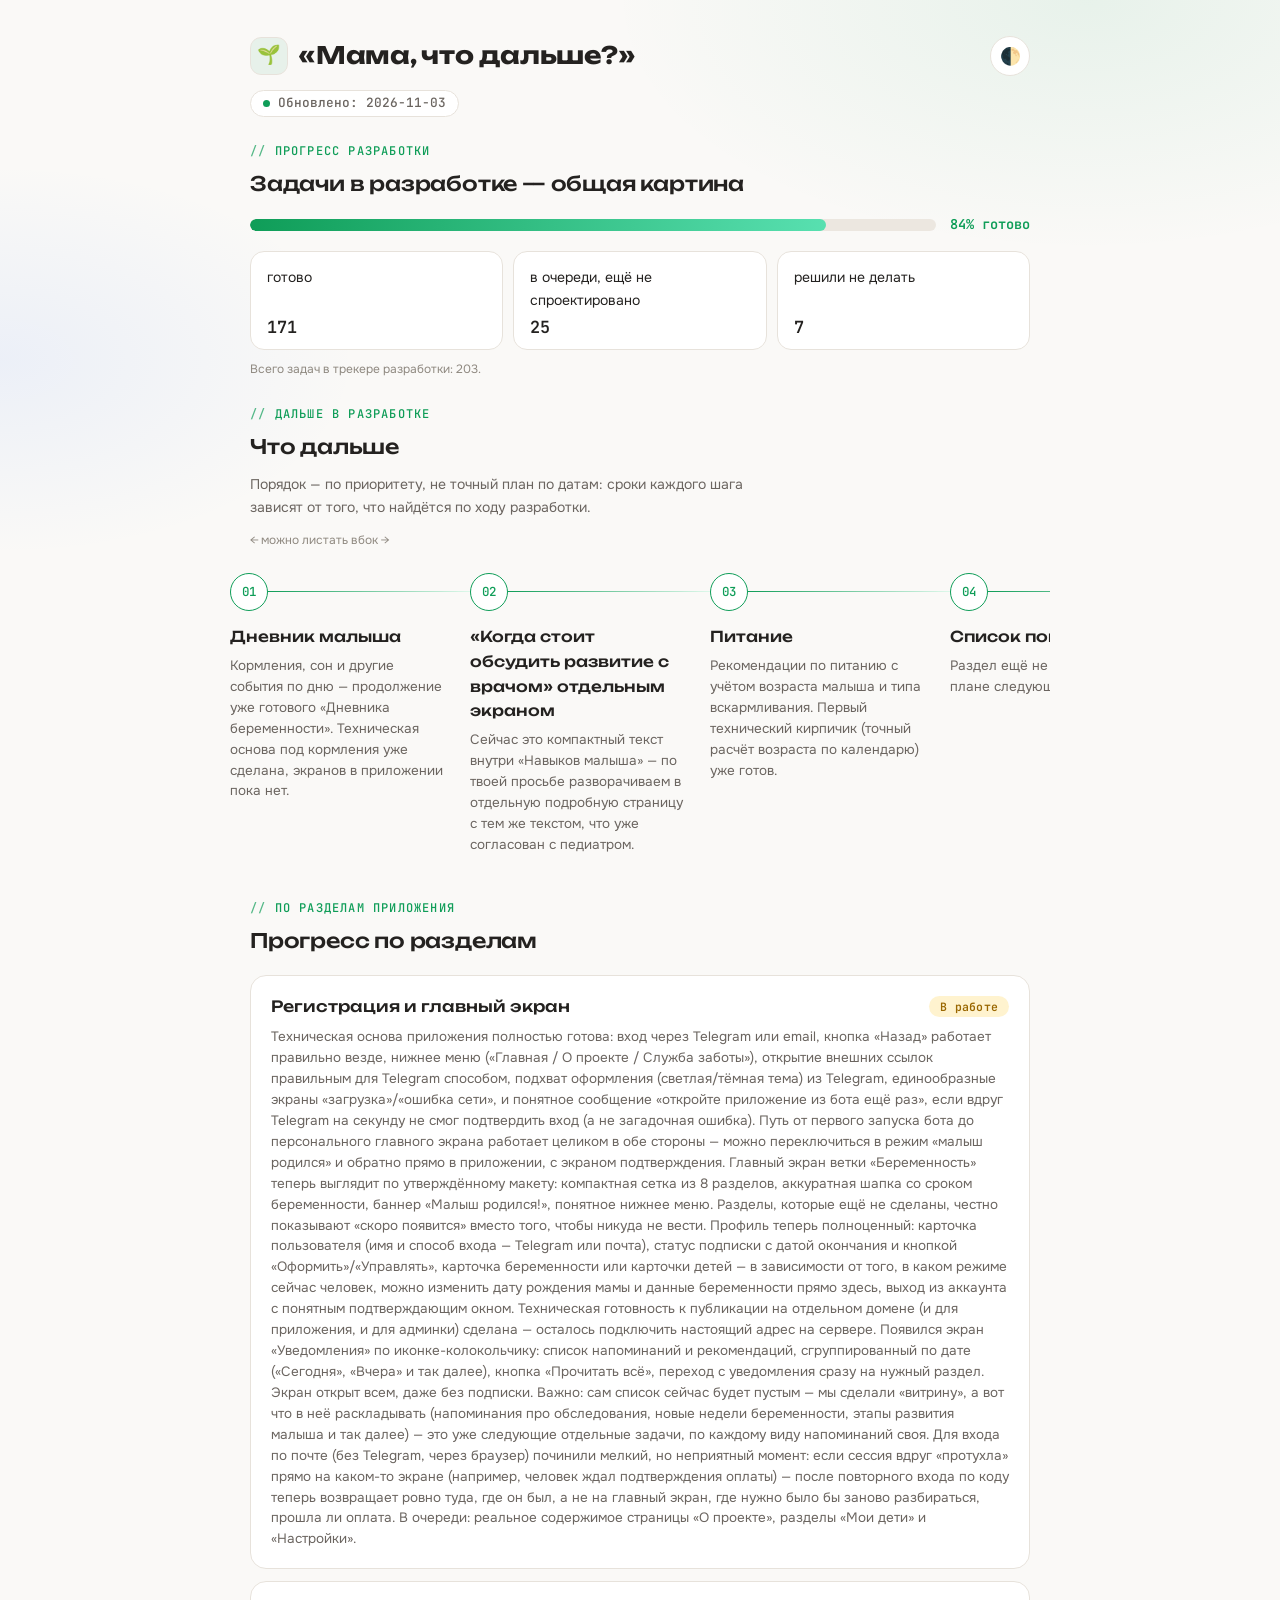
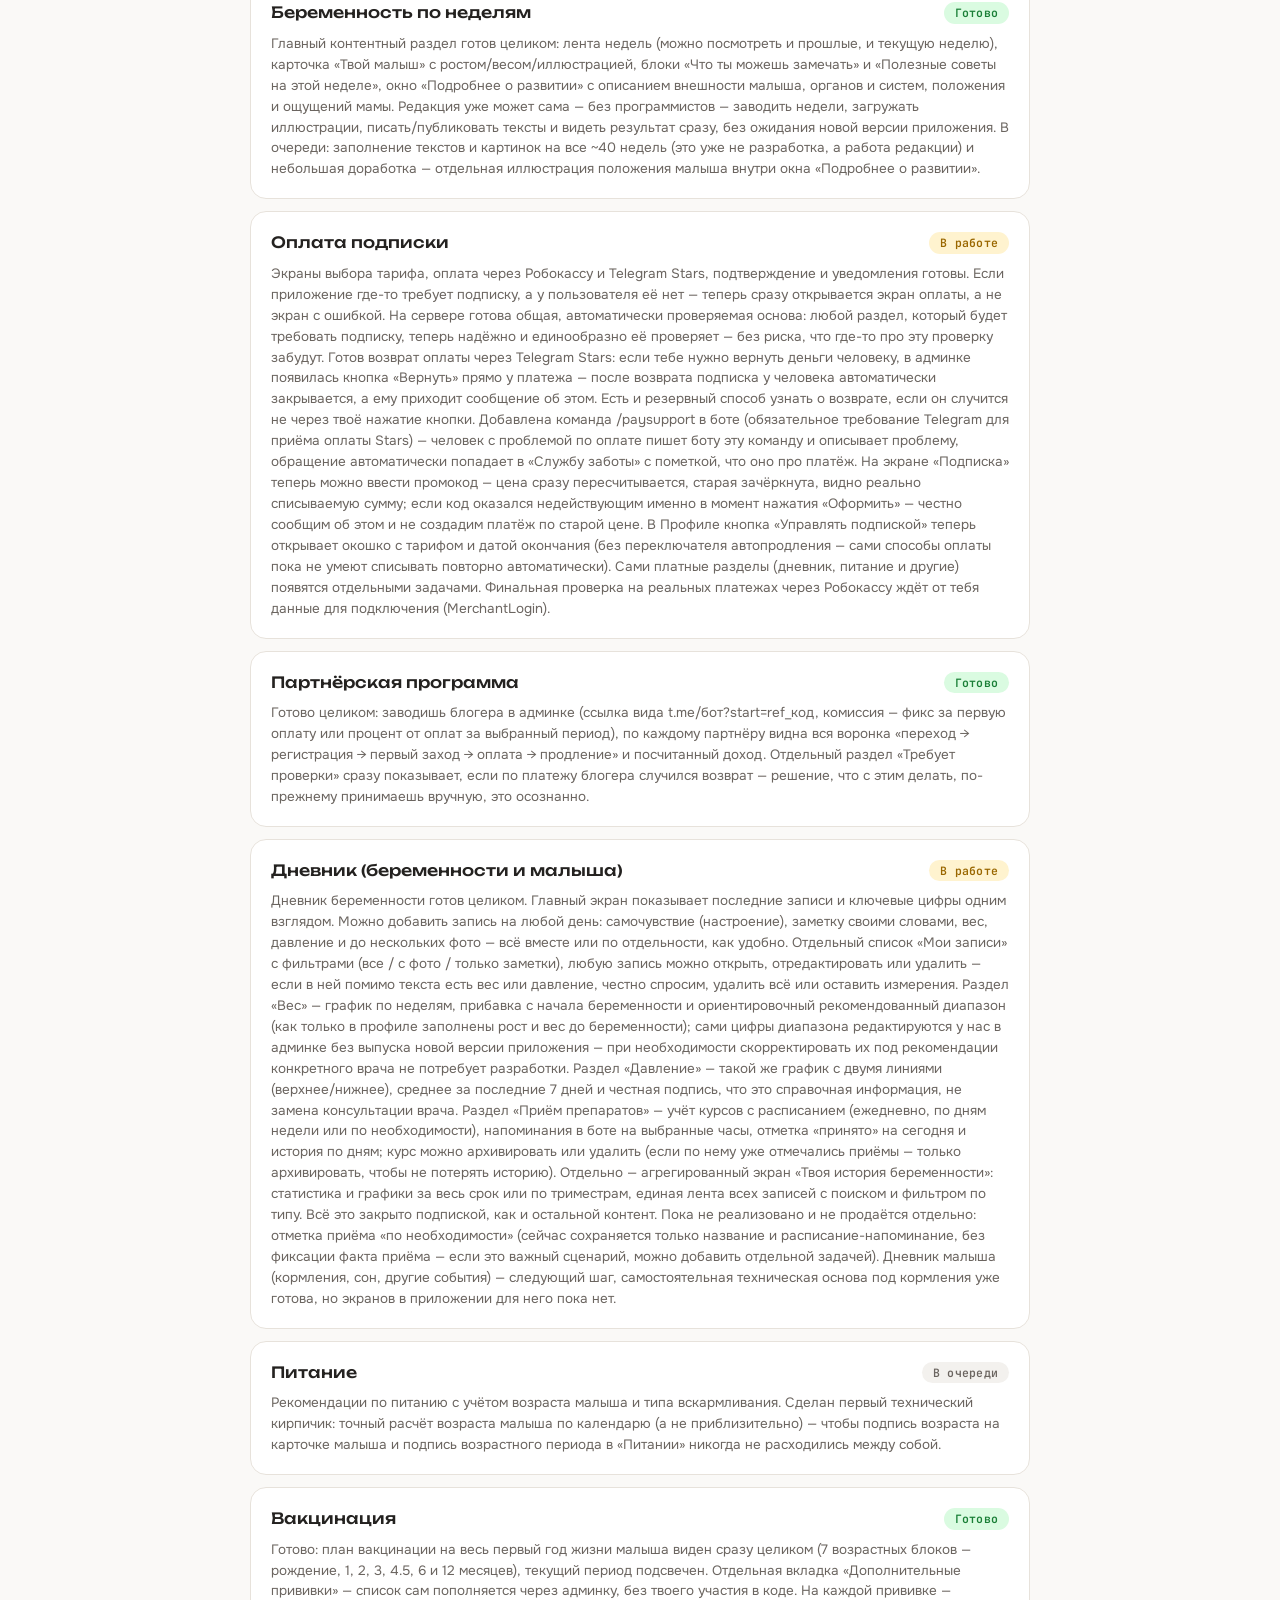
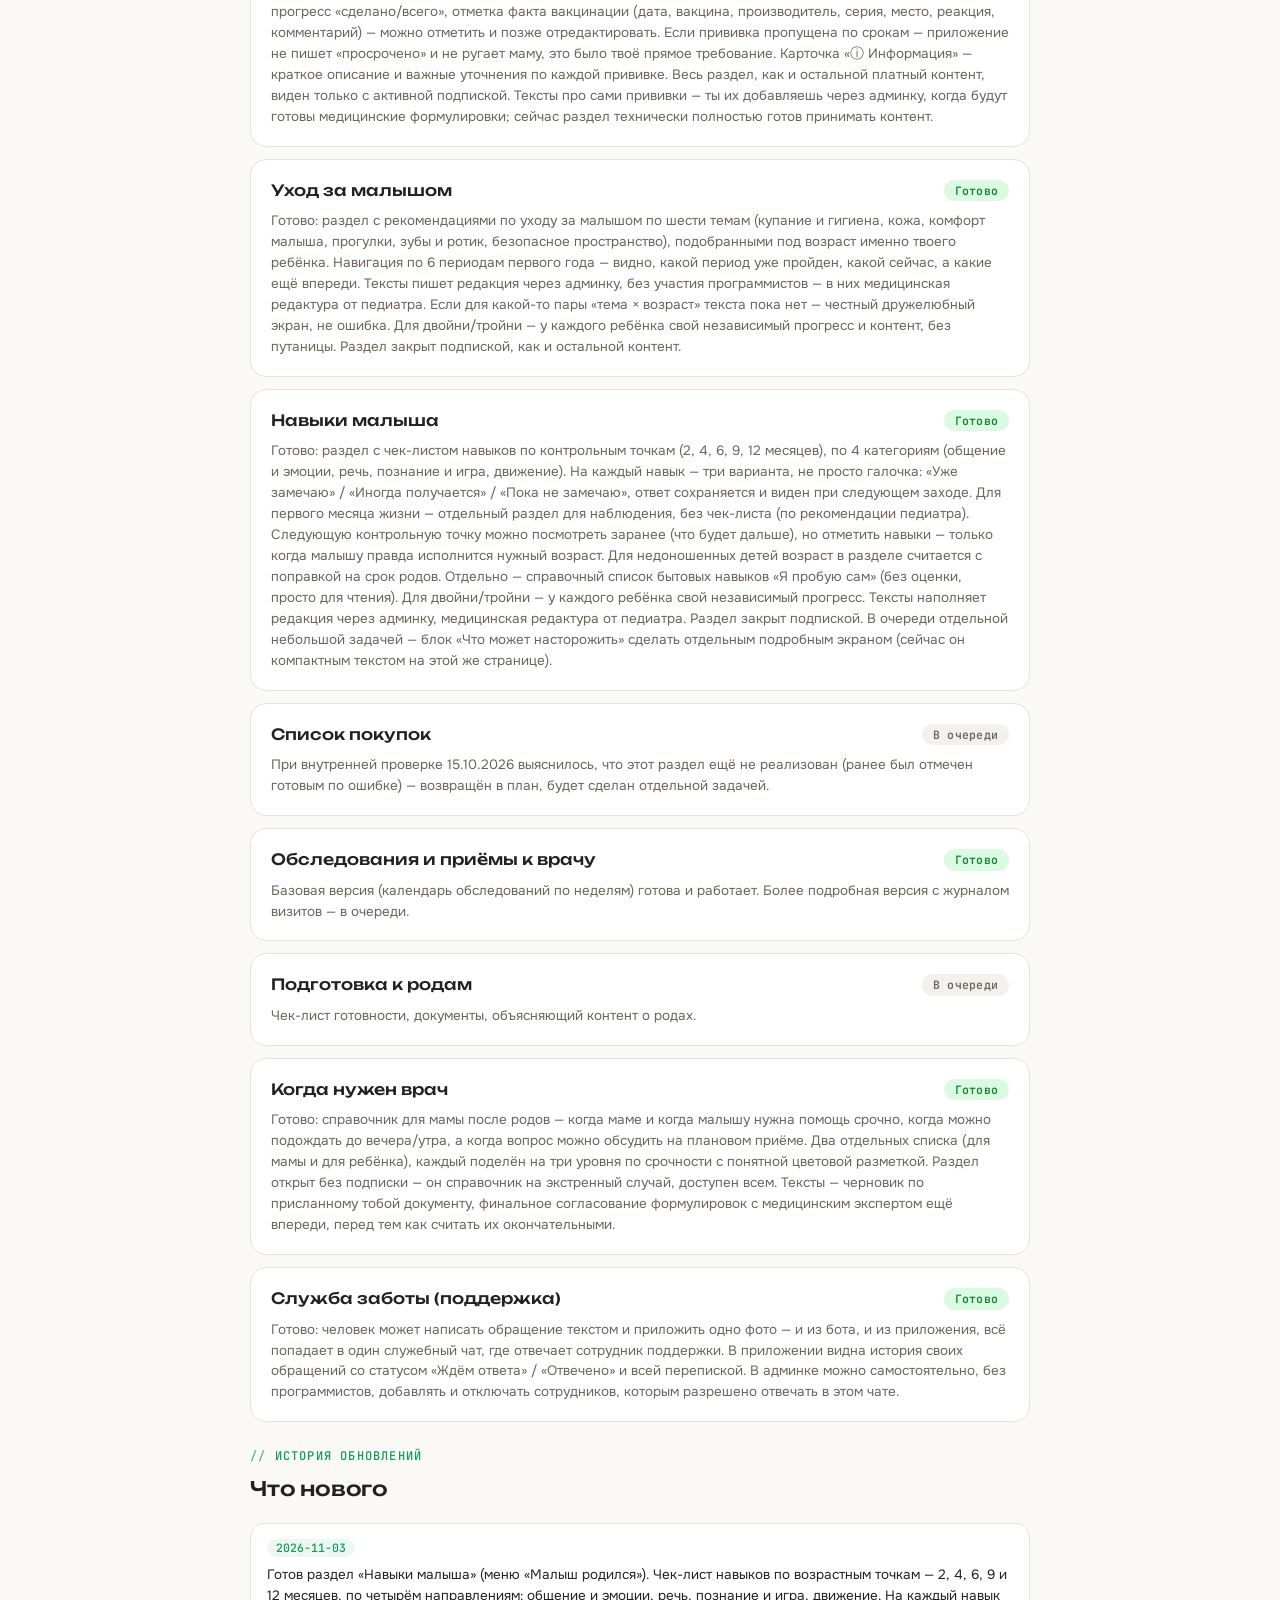
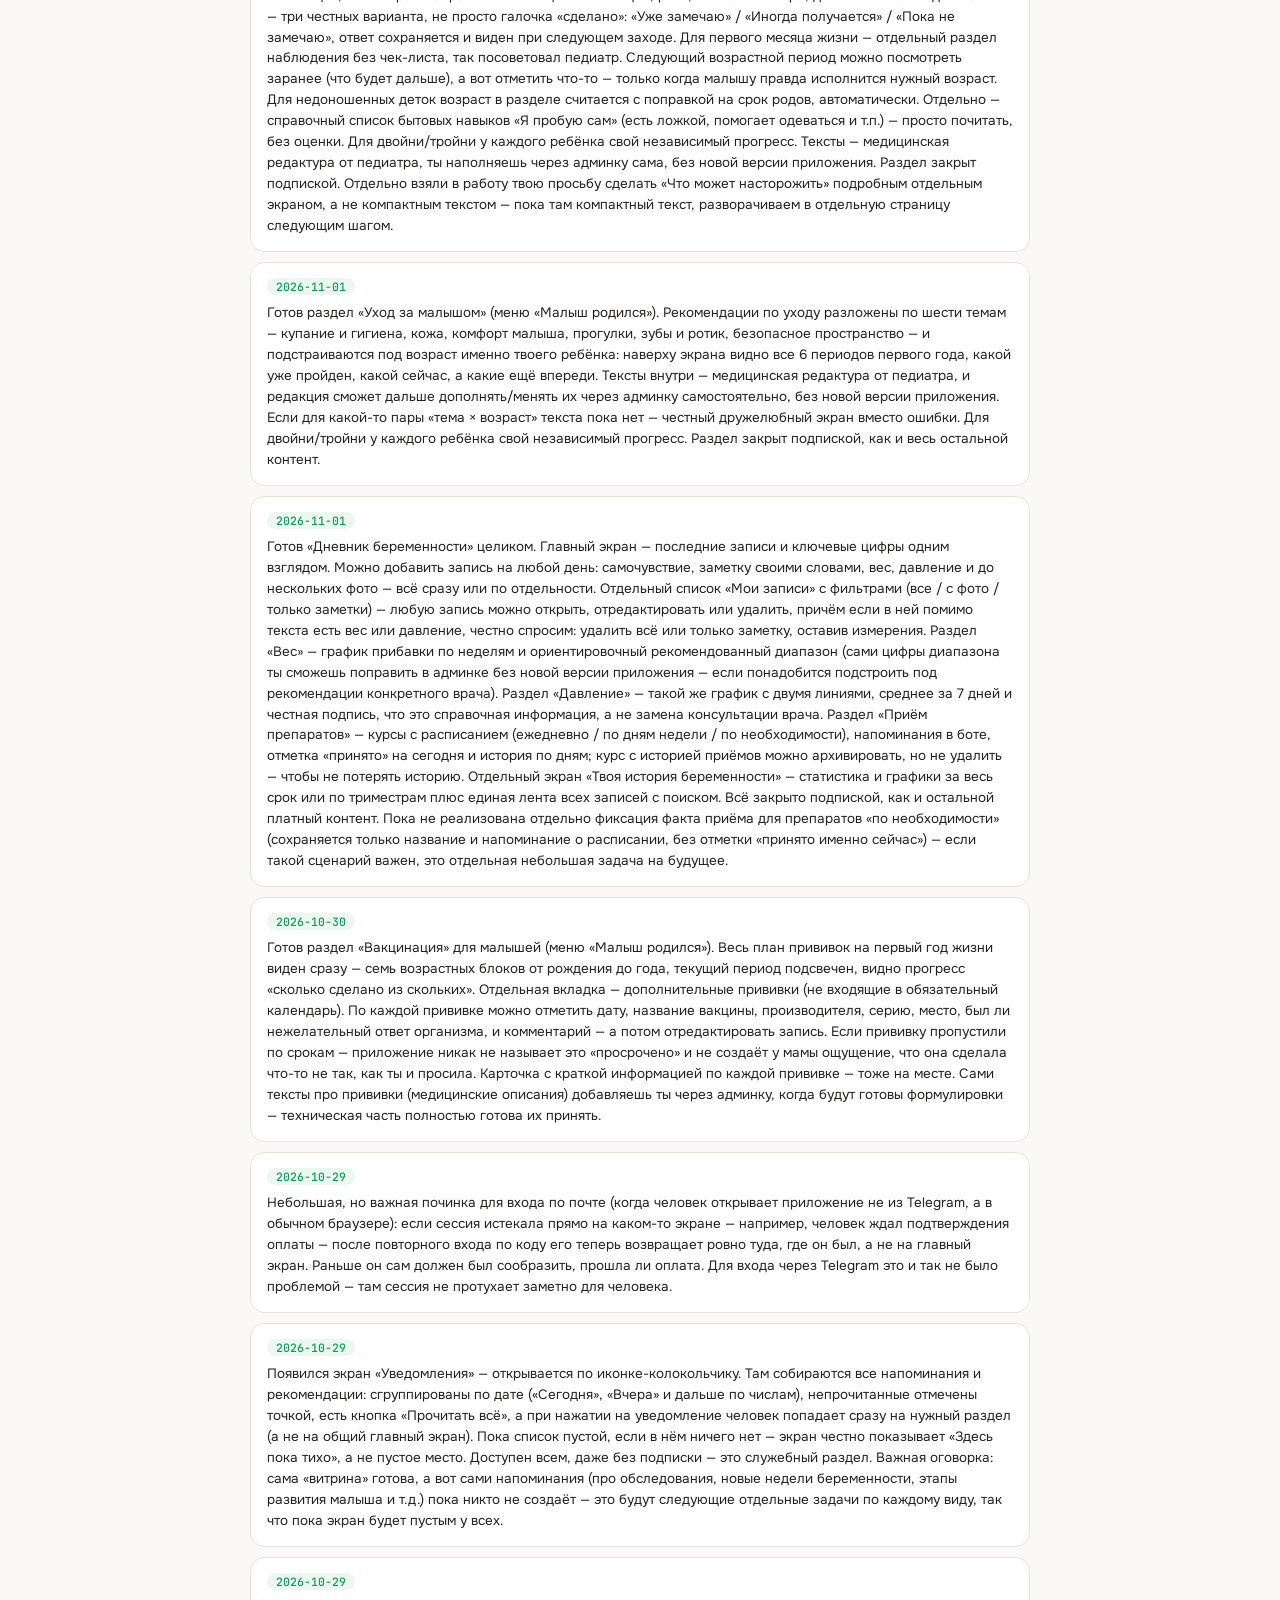
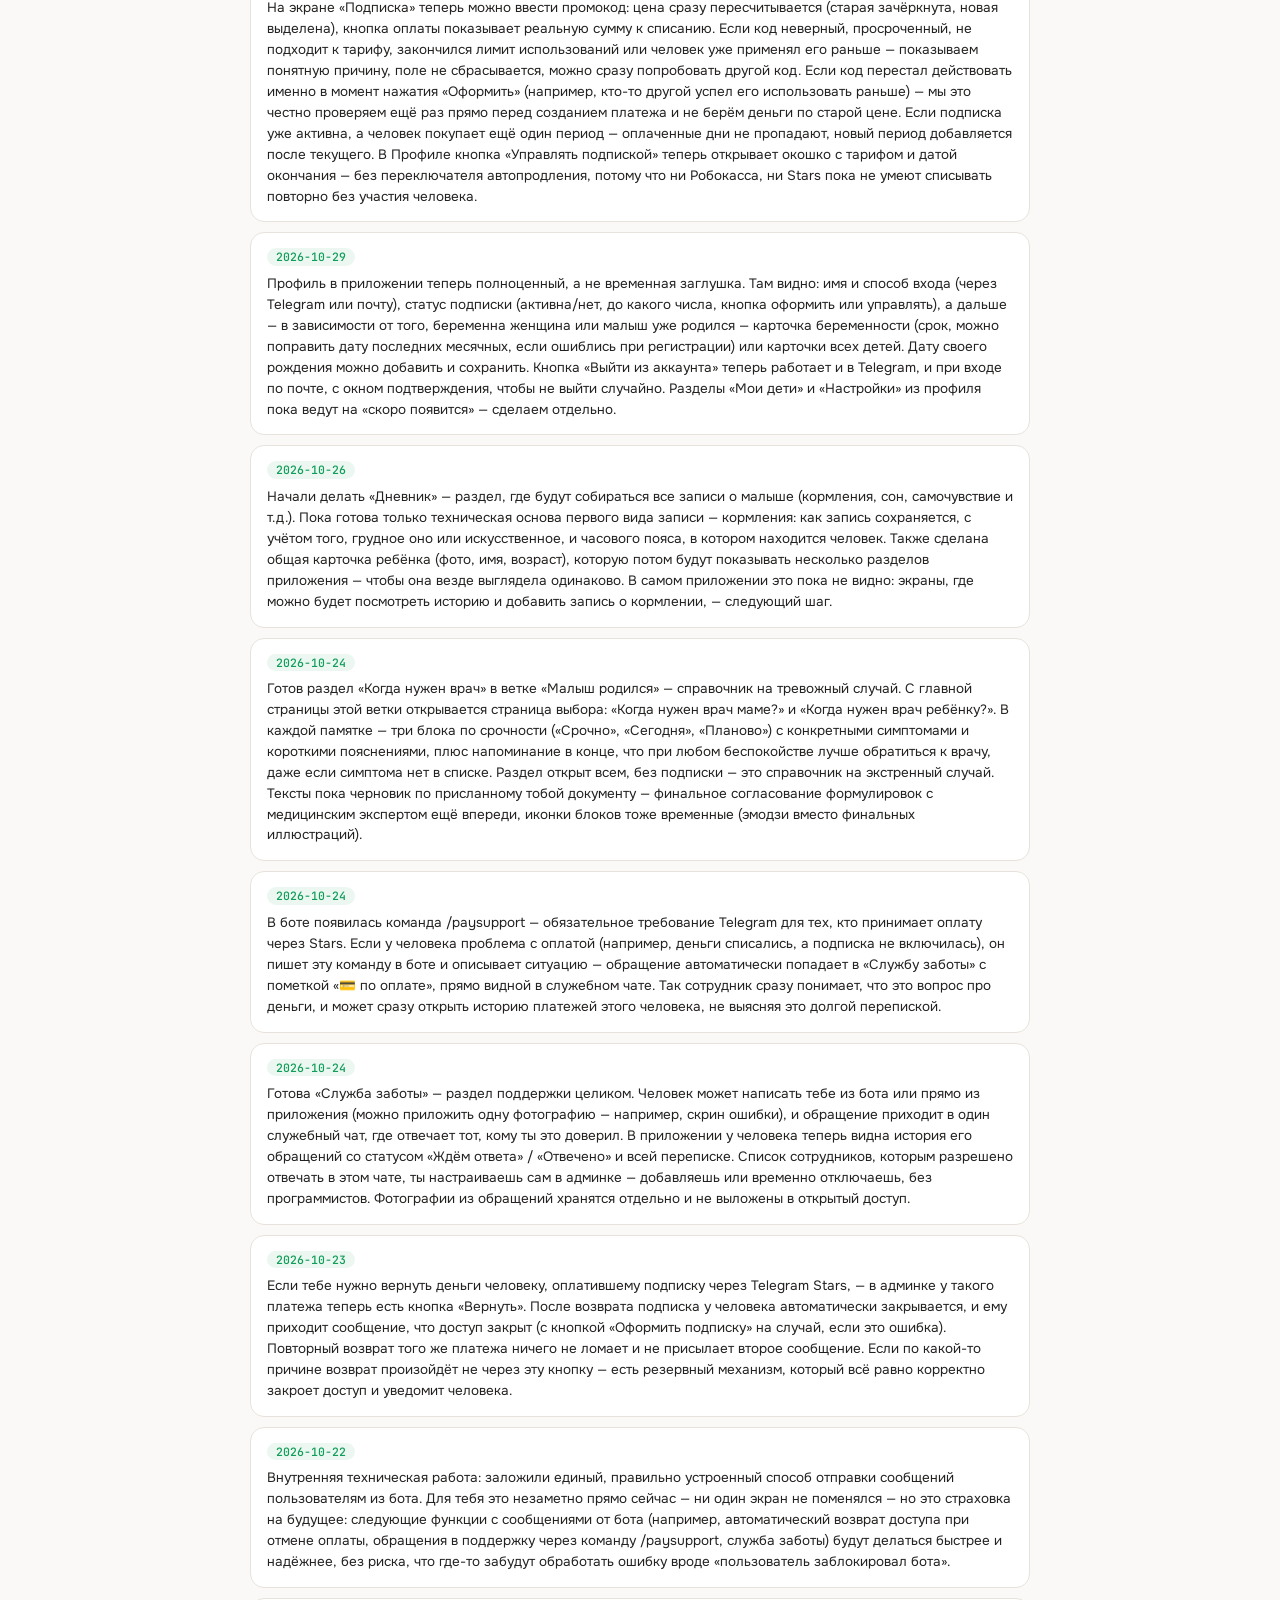
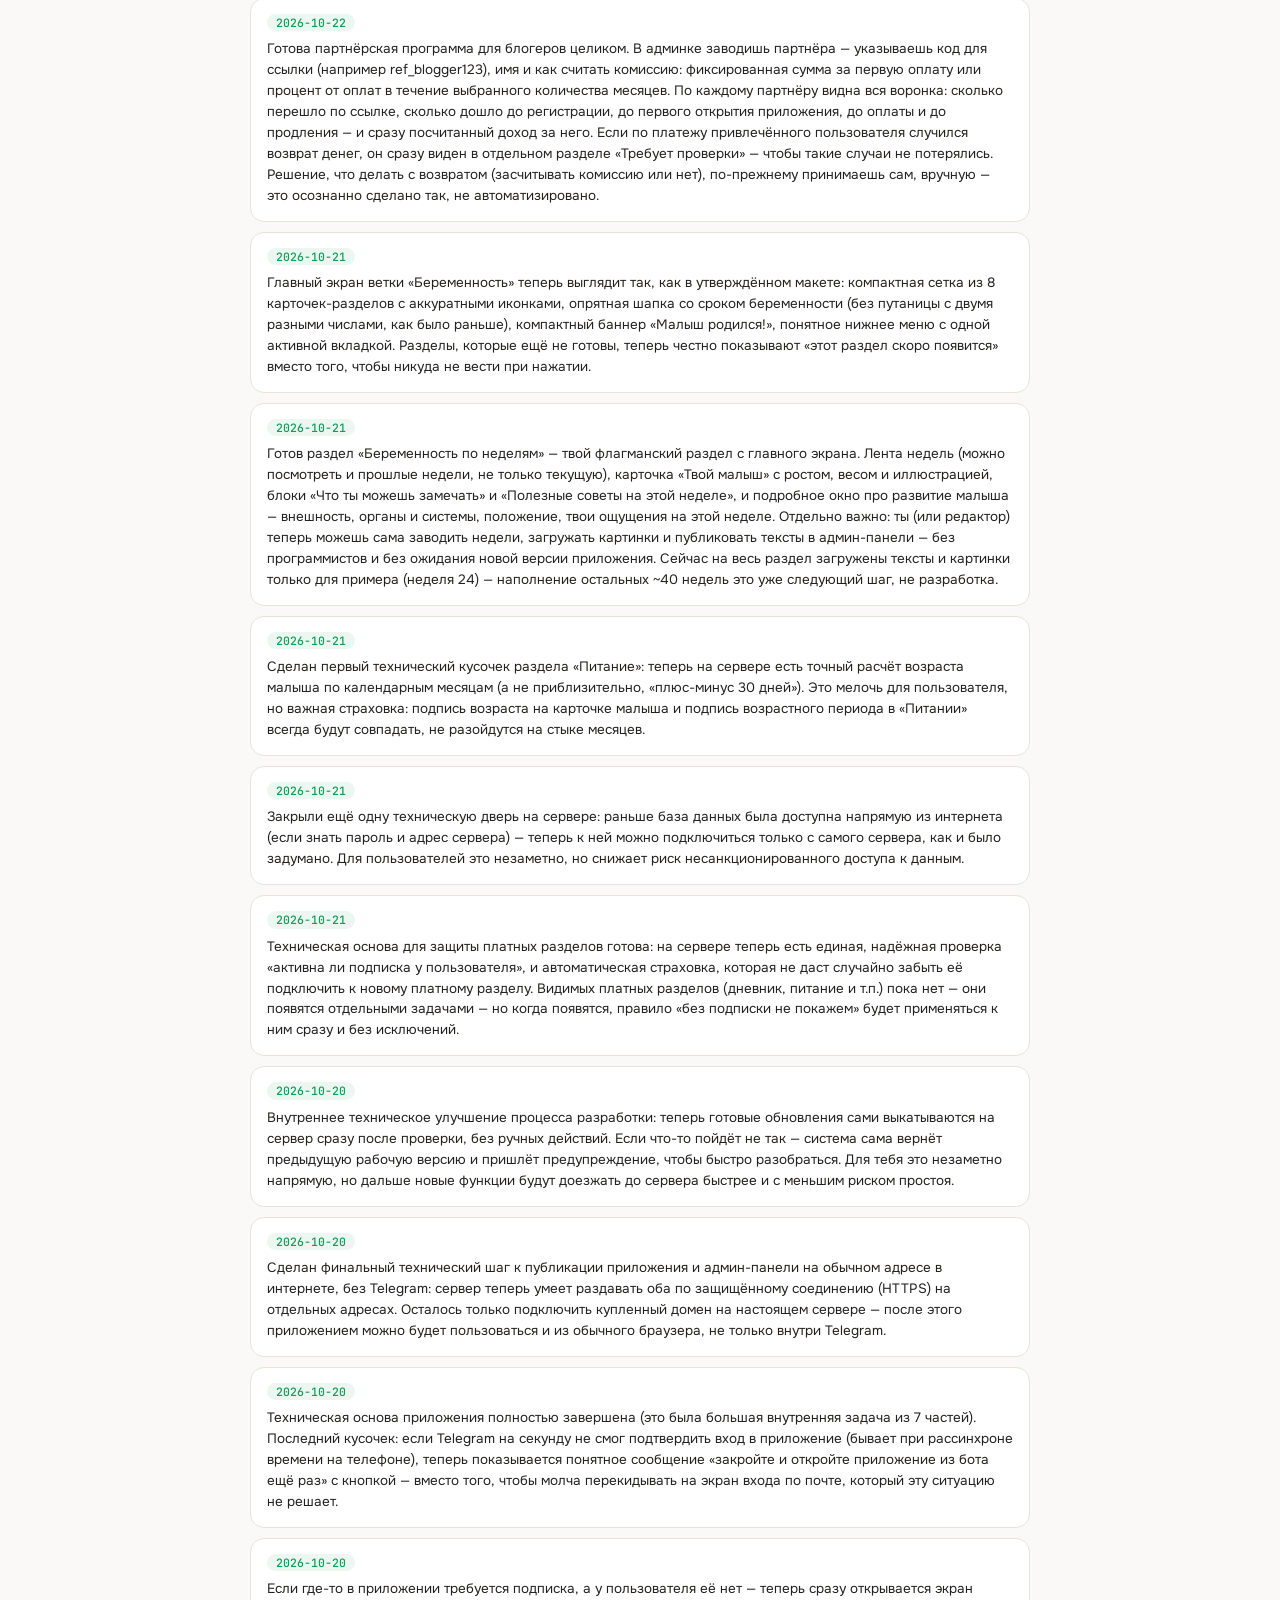
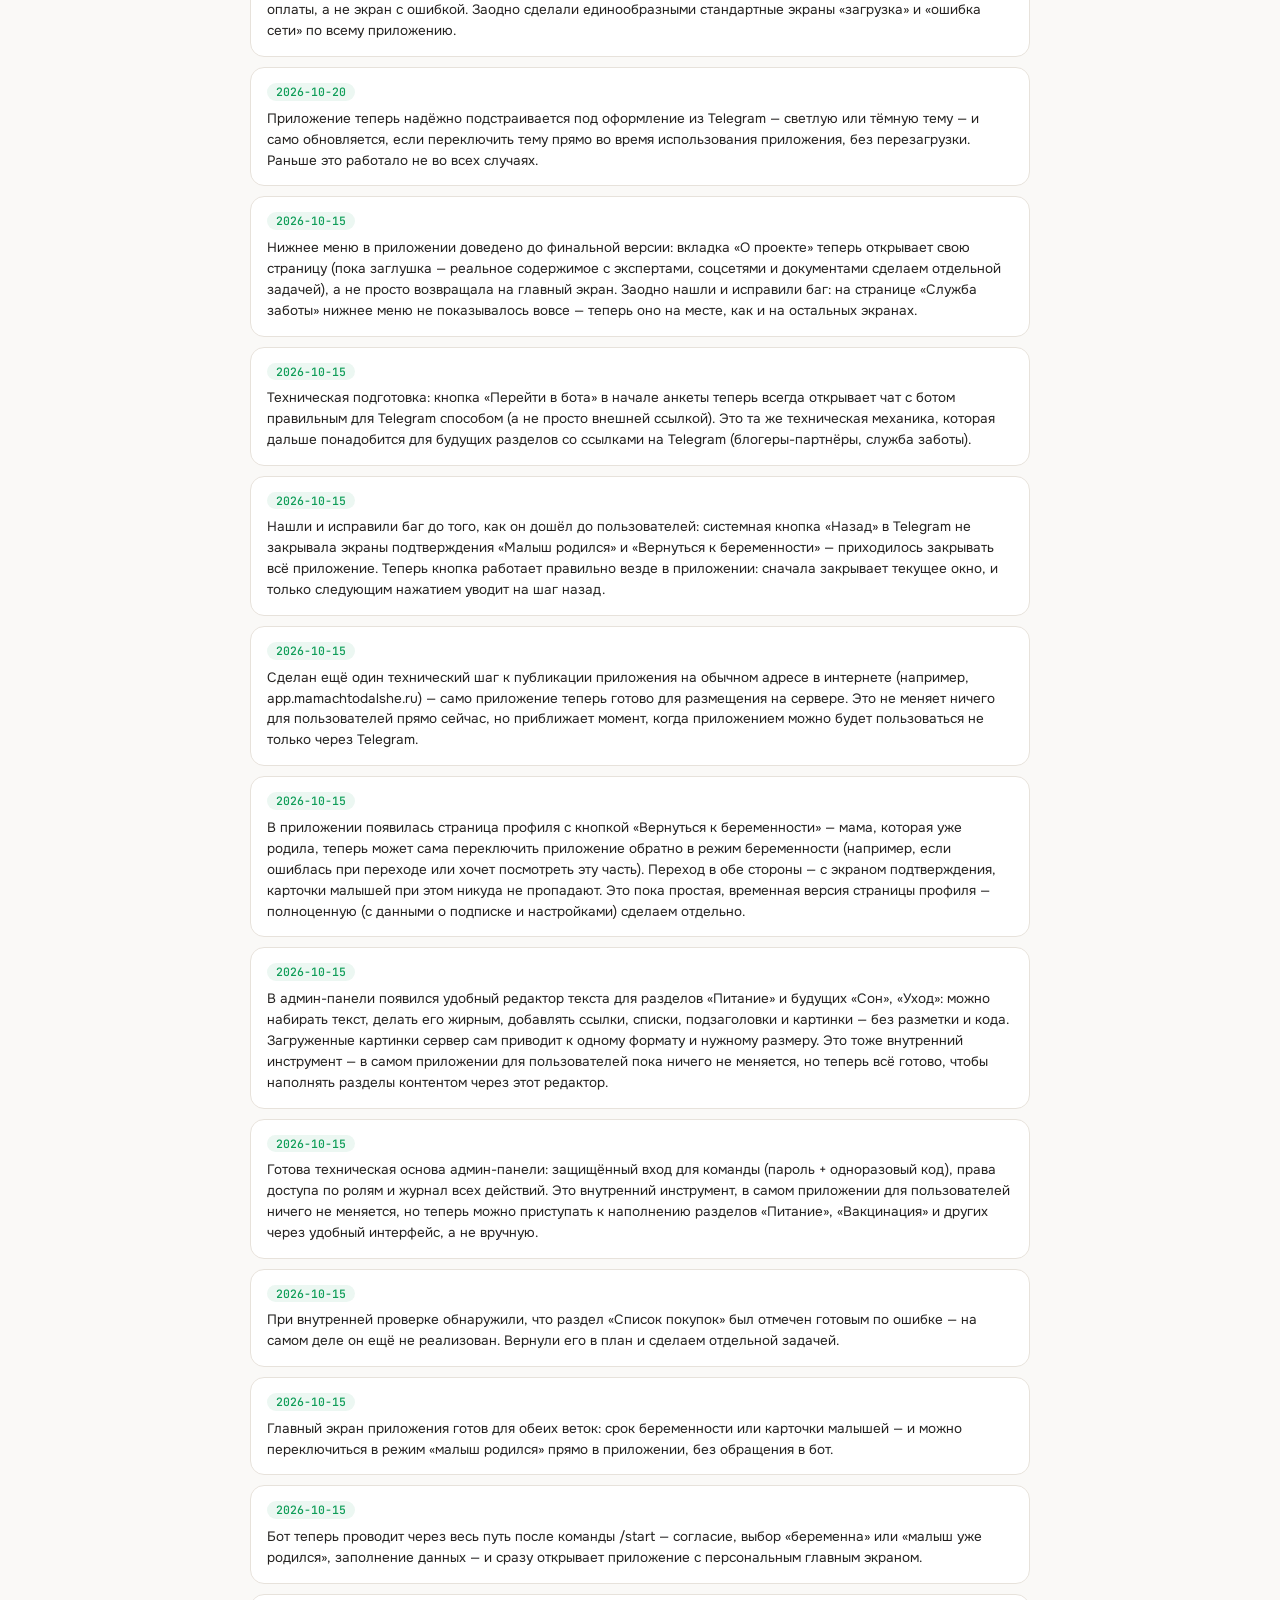
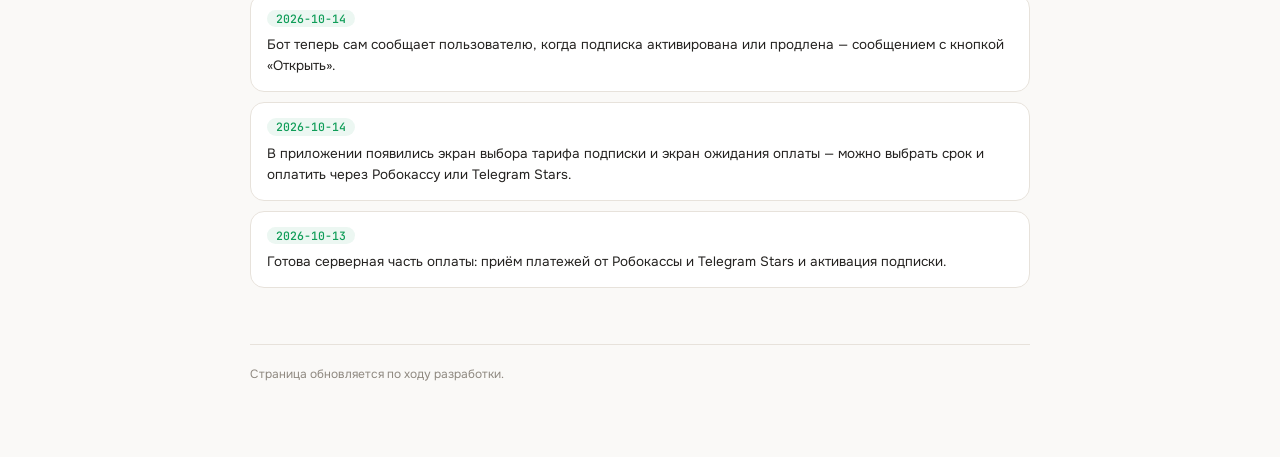
==== commit 284297c9: "chore(mama-dashboard): «Что дальше» — горизонтальная прокручиваемая лента Co-Authored-By: Claude Son" ====
--- a/mama-dashboard/index.html
+++ b/mama-dashboard/index.html
@@ -136,26 +136,33 @@
 }
 .block-note { font-size: 13.5px; color: var(--muted); line-height: 1.55; }
 
-.roadmap { position: relative; }
+.roadmap {
+  display: flex; align-items: flex-start; gap: 0; overflow-x: auto;
+  margin: 0 -20px; padding: 6px 20px 18px; scroll-snap-type: x proximity;
+  -webkit-overflow-scrolling: touch;
+}
+.roadmap::-webkit-scrollbar { height: 6px; }
+.roadmap::-webkit-scrollbar-track { background: transparent; }
+.roadmap::-webkit-scrollbar-thumb { background: var(--line); border-radius: 999px; }
 .road-step {
-  position: relative; display: flex; gap: 18px; padding-bottom: 28px;
-}
-.road-step:last-child { padding-bottom: 0; }
+  flex: 0 0 240px; width: 240px; padding-right: 22px; scroll-snap-align: start;
+}
+.road-rail { position: relative; height: 38px; margin-bottom: 14px; }
 .road-num {
   flex-shrink: 0; width: 38px; height: 38px; border-radius: 50%;
   border: 1px solid var(--accent); color: var(--accent); background: var(--surface);
   display: flex; align-items: center; justify-content: center;
   font: 500 .78rem/1 var(--font-mono); position: relative; z-index: 1;
-  box-shadow: 0 0 0 4px var(--bg);
-}
-.road-step::before {
-  content: ""; position: absolute; left: 18px; top: 38px; bottom: -8px; width: 1px;
-  background: linear-gradient(var(--accent), transparent);
-}
-.road-step:last-child::before { display: none; }
-.road-body { padding-top: 6px; }
-.road-title { font-family: var(--font-display); font-weight: 500; font-size: 15px; margin-bottom: 4px; }
-.road-note { font-size: 13.5px; color: var(--muted); line-height: 1.55; max-width: 58ch; }
+}
+.road-rail::after {
+  content: ""; position: absolute; left: 38px; right: -22px; top: 18px; height: 1px;
+  background: linear-gradient(90deg, var(--accent), rgba(61,245,167,.15));
+}
+.road-step:last-child .road-rail::after { display: none; }
+.road-step:last-child { padding-right: 0; }
+.road-title { font-family: var(--font-display); font-weight: 500; font-size: 15px; margin-bottom: 6px; }
+.road-note { font-size: 13.5px; color: var(--muted); line-height: 1.55; }
+.roadmap-hint { font-size: 12px; color: var(--muted-2); margin: -8px 0 16px; }
 
 .changelog { list-style: none; padding: 0; margin: 0; display: grid; gap: 10px; }
 .changelog li {
@@ -217,55 +224,42 @@
   <div class="eyebrow">Дальше в разработке</div>
   <h2 style="margin-top:0;">Что дальше</h2>
   <p class="section-lead">Порядок — по приоритету, не точный план по датам: сроки каждого шага зависят от того, что найдётся по ходу разработки.</p>
+  <p class="roadmap-hint">← можно листать вбок →</p>
   <div class="roadmap">
     <div class="road-step">
-      <div class="road-num">01</div>
-      <div class="road-body">
-        <div class="road-title">Дневник малыша</div>
-        <div class="road-note">Кормления, сон и другие события по дню — продолжение уже готового «Дневника беременности». Техническая основа под кормления уже сделана, экранов в приложении пока нет.</div>
-      </div>
-    </div>
-    <div class="road-step">
-      <div class="road-num">02</div>
-      <div class="road-body">
-        <div class="road-title">«Когда стоит обсудить развитие с врачом» отдельным экраном</div>
-        <div class="road-note">Сейчас это компактный текст внутри «Навыков малыша» — по твоей просьбе разворачиваем в отдельную подробную страницу с тем же текстом, что уже согласован с педиатром.</div>
-      </div>
-    </div>
-    <div class="road-step">
-      <div class="road-num">03</div>
-      <div class="road-body">
-        <div class="road-title">Питание</div>
-        <div class="road-note">Рекомендации по питанию с учётом возраста малыша и типа вскармливания. Первый технический кирпичик (точный расчёт возраста по календарю) уже готов.</div>
-      </div>
-    </div>
-    <div class="road-step">
-      <div class="road-num">04</div>
-      <div class="road-body">
-        <div class="road-title">Список покупок</div>
-        <div class="road-note">Раздел ещё не реализован, в плане следующим шагом.</div>
-      </div>
-    </div>
-    <div class="road-step">
-      <div class="road-num">05</div>
-      <div class="road-body">
-        <div class="road-title">Подготовка к родам</div>
-        <div class="road-note">Чек-лист готовности, документы, объясняющий контент о родах — сейчас готовы только два экстренных блока на главном экране раздела.</div>
-      </div>
-    </div>
-    <div class="road-step">
-      <div class="road-num">06</div>
-      <div class="road-body">
-        <div class="road-title">Доработки главного экрана</div>
-        <div class="road-note">Реальное содержимое страницы «О проекте», разделы «Мои дети» и «Настройки» в профиле.</div>
-      </div>
-    </div>
-    <div class="road-step">
-      <div class="road-num">07</div>
-      <div class="road-body">
-        <div class="road-title">Финальная проверка оплаты через Робокассу</div>
-        <div class="road-note">Код полностью готов и работает в тестовом режиме — ждём от тебя данные для подключения настоящего приёма платежей (MerchantLogin).</div>
-      </div>
+      <div class="road-rail"><div class="road-num">01</div></div>
+      <div class="road-title">Дневник малыша</div>
+      <div class="road-note">Кормления, сон и другие события по дню — продолжение уже готового «Дневника беременности». Техническая основа под кормления уже сделана, экранов в приложении пока нет.</div>
+    </div>
+    <div class="road-step">
+      <div class="road-rail"><div class="road-num">02</div></div>
+      <div class="road-title">«Когда стоит обсудить развитие с врачом» отдельным экраном</div>
+      <div class="road-note">Сейчас это компактный текст внутри «Навыков малыша» — по твоей просьбе разворачиваем в отдельную подробную страницу с тем же текстом, что уже согласован с педиатром.</div>
+    </div>
+    <div class="road-step">
+      <div class="road-rail"><div class="road-num">03</div></div>
+      <div class="road-title">Питание</div>
+      <div class="road-note">Рекомендации по питанию с учётом возраста малыша и типа вскармливания. Первый технический кирпичик (точный расчёт возраста по календарю) уже готов.</div>
+    </div>
+    <div class="road-step">
+      <div class="road-rail"><div class="road-num">04</div></div>
+      <div class="road-title">Список покупок</div>
+      <div class="road-note">Раздел ещё не реализован, в плане следующим шагом.</div>
+    </div>
+    <div class="road-step">
+      <div class="road-rail"><div class="road-num">05</div></div>
+      <div class="road-title">Подготовка к родам</div>
+      <div class="road-note">Чек-лист готовности, документы, объясняющий контент о родах — сейчас готовы только два экстренных блока на главном экране раздела.</div>
+    </div>
+    <div class="road-step">
+      <div class="road-rail"><div class="road-num">06</div></div>
+      <div class="road-title">Доработки главного экрана</div>
+      <div class="road-note">Реальное содержимое страницы «О проекте», разделы «Мои дети» и «Настройки» в профиле.</div>
+    </div>
+    <div class="road-step">
+      <div class="road-rail"><div class="road-num">07</div></div>
+      <div class="road-title">Финальная проверка оплаты через Робокассу</div>
+      <div class="road-note">Код полностью готов и работает в тестовом режиме — ждём от тебя данные для подключения настоящего приёма платежей (MerchantLogin).</div>
     </div>
   </div>
 
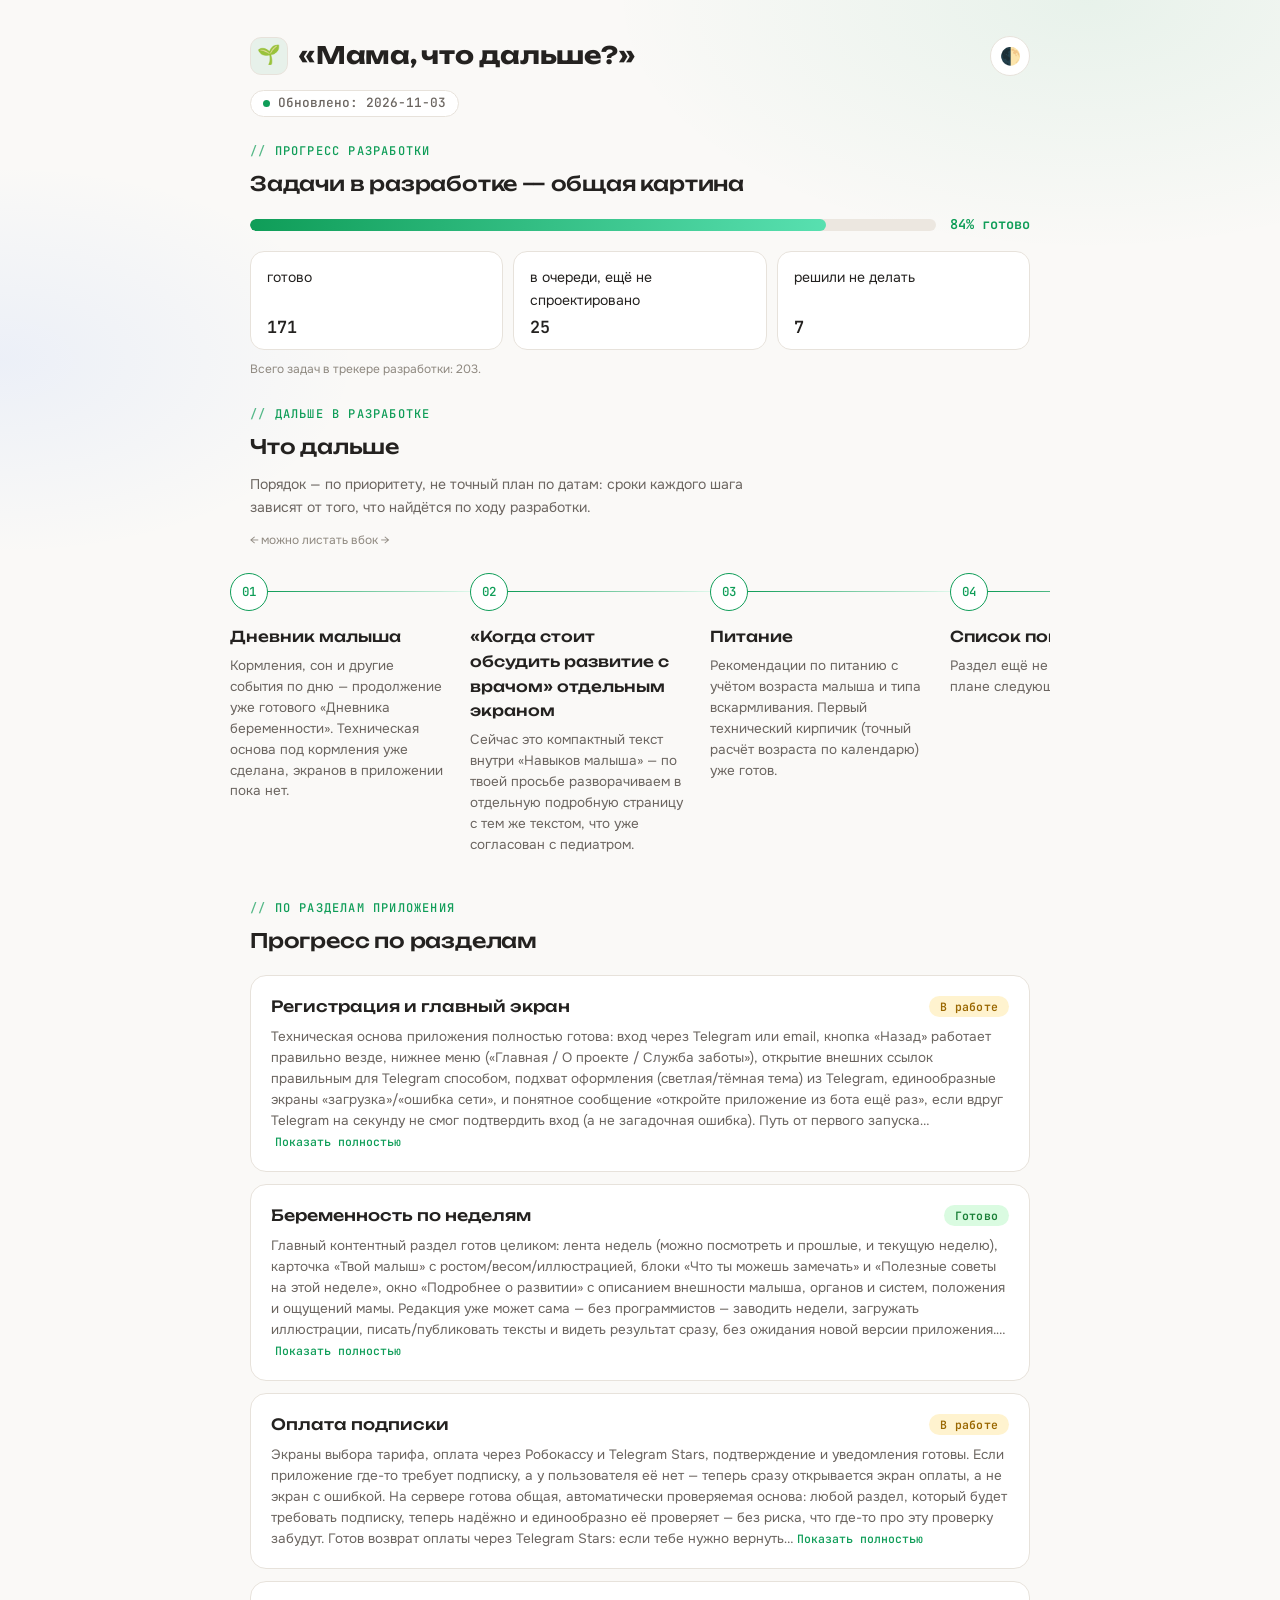
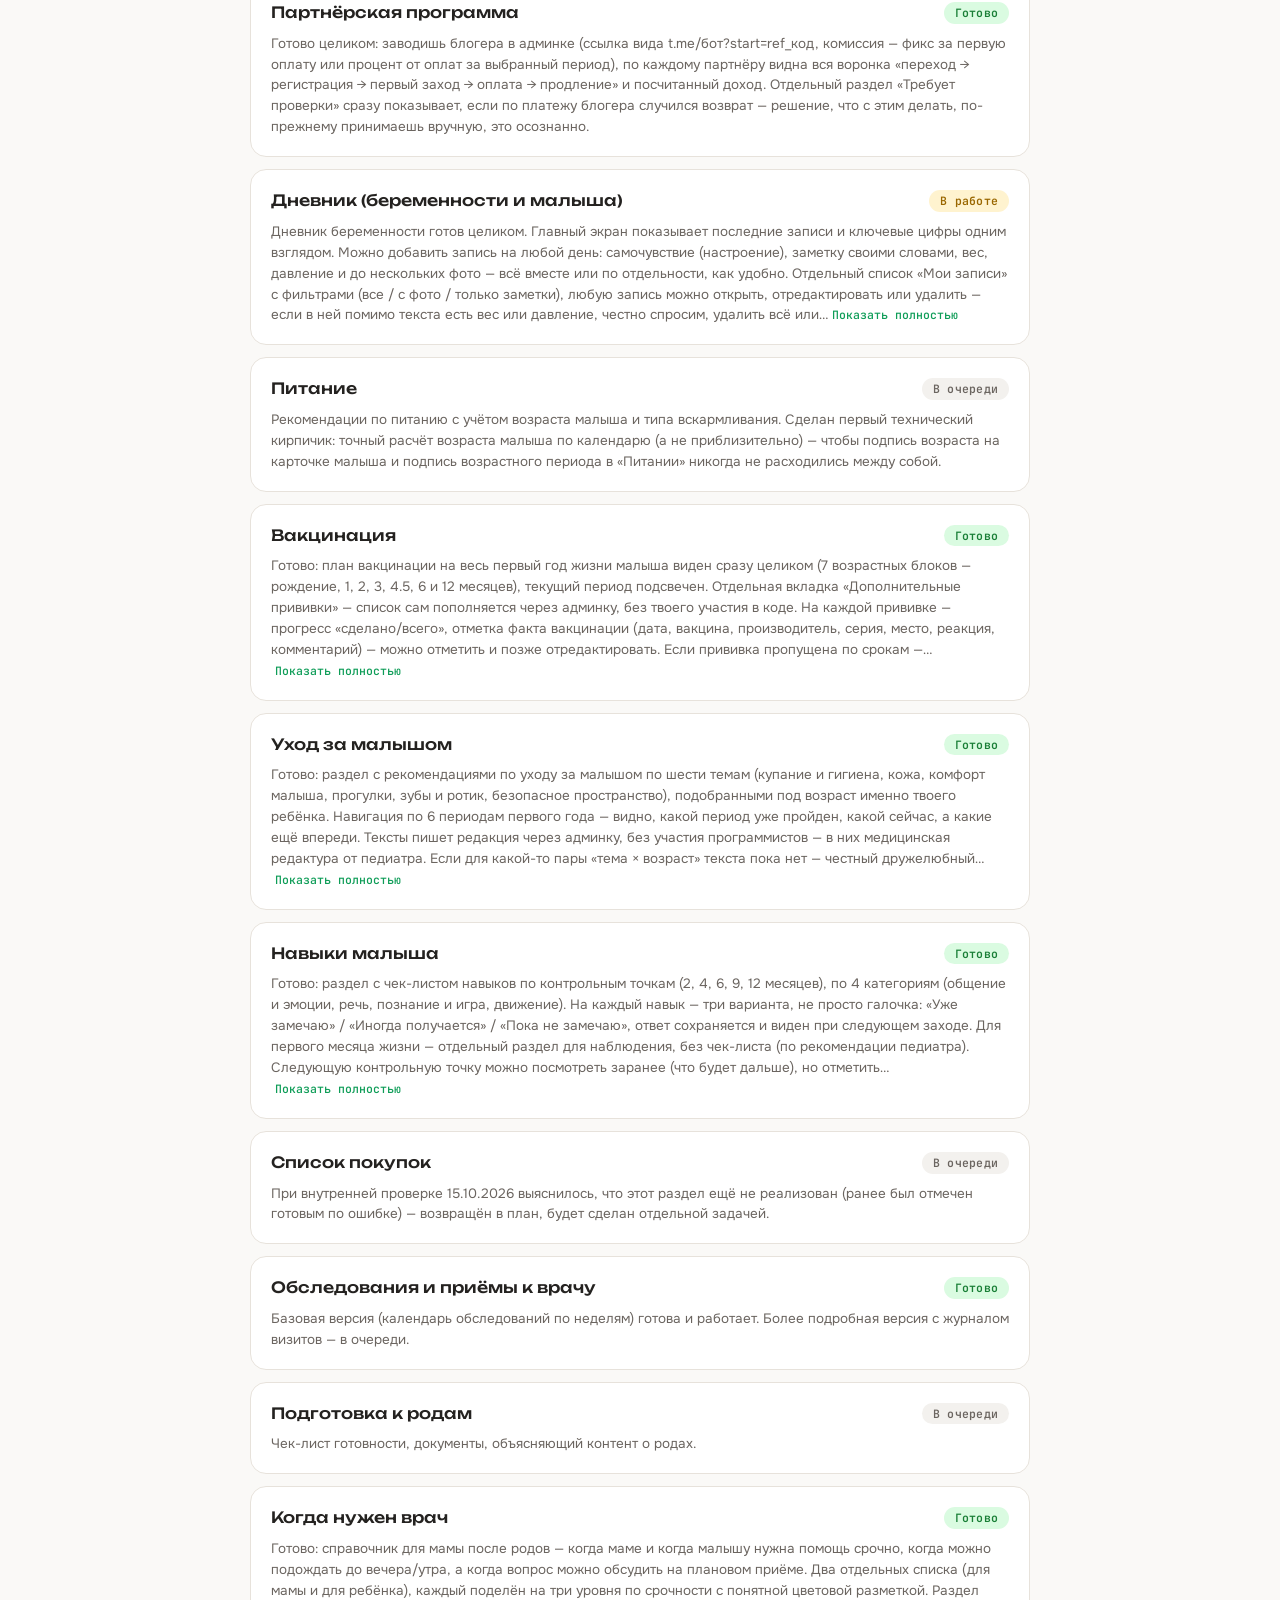
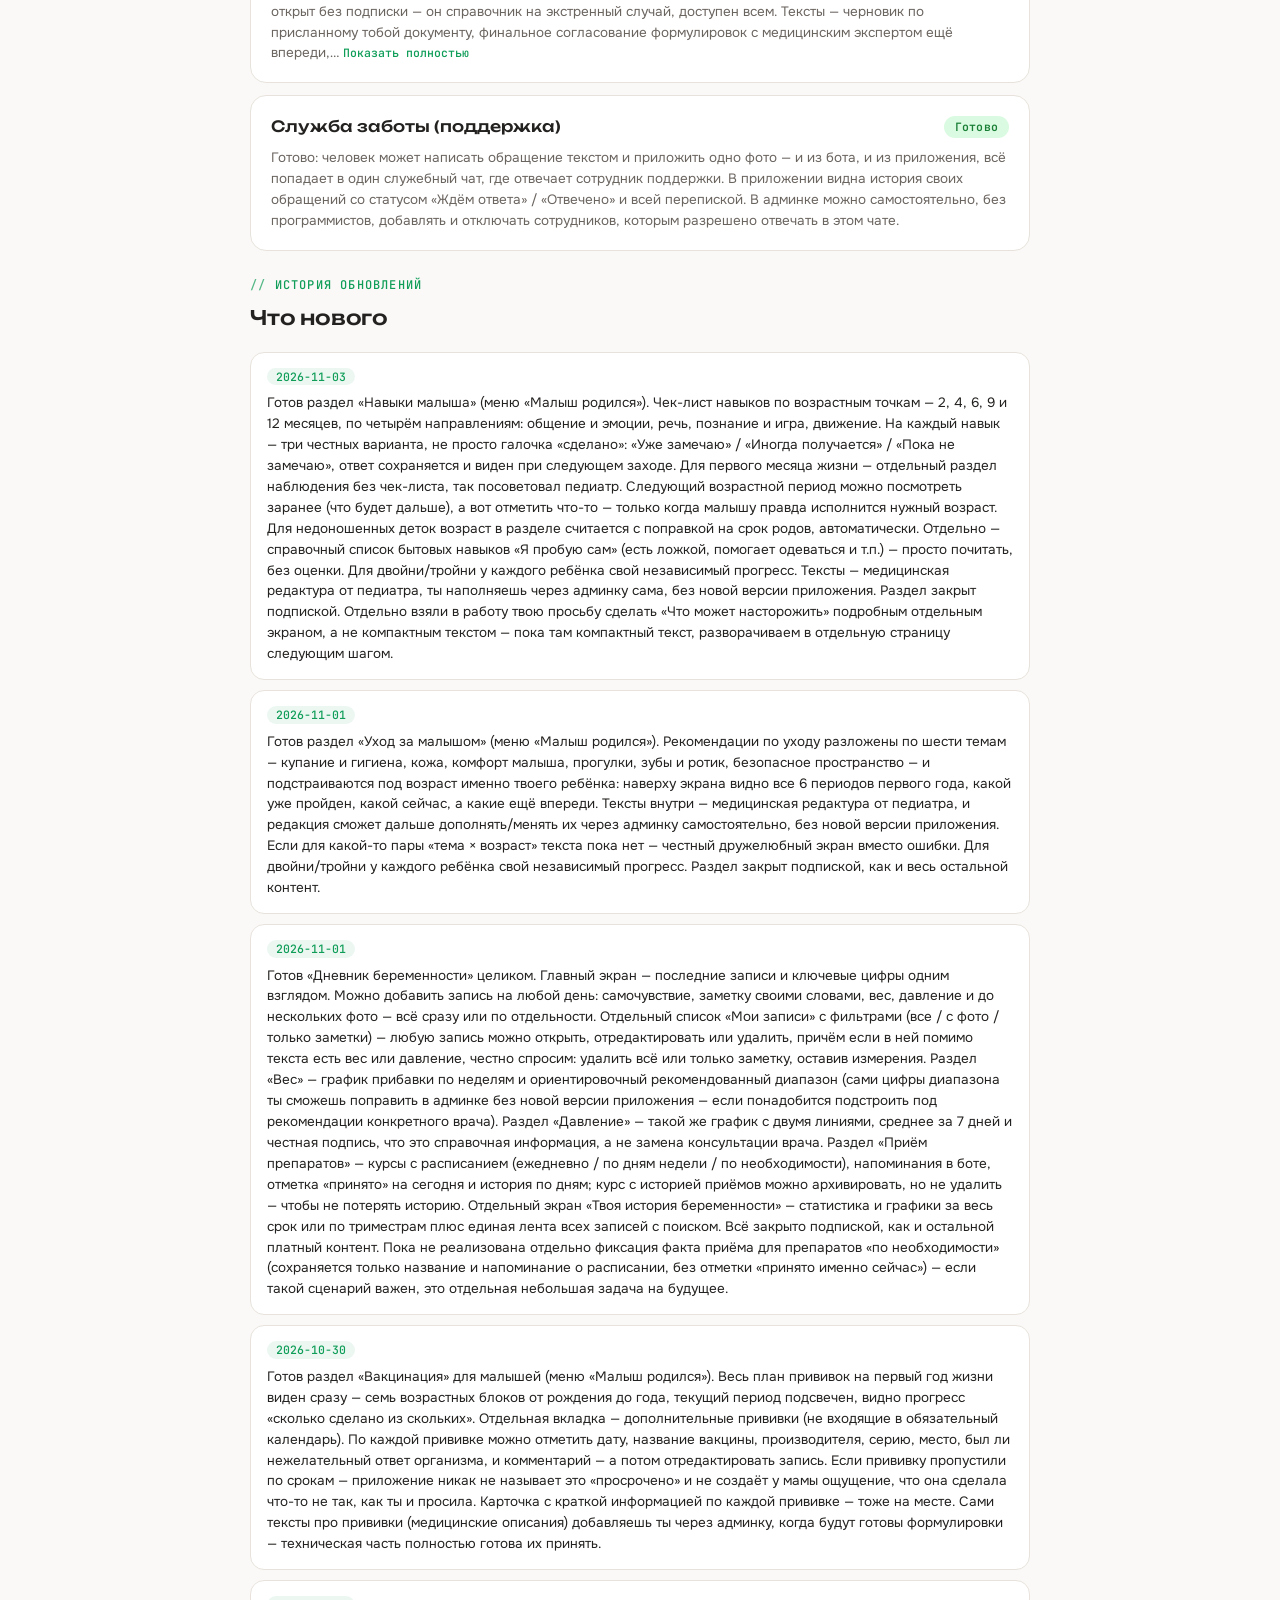
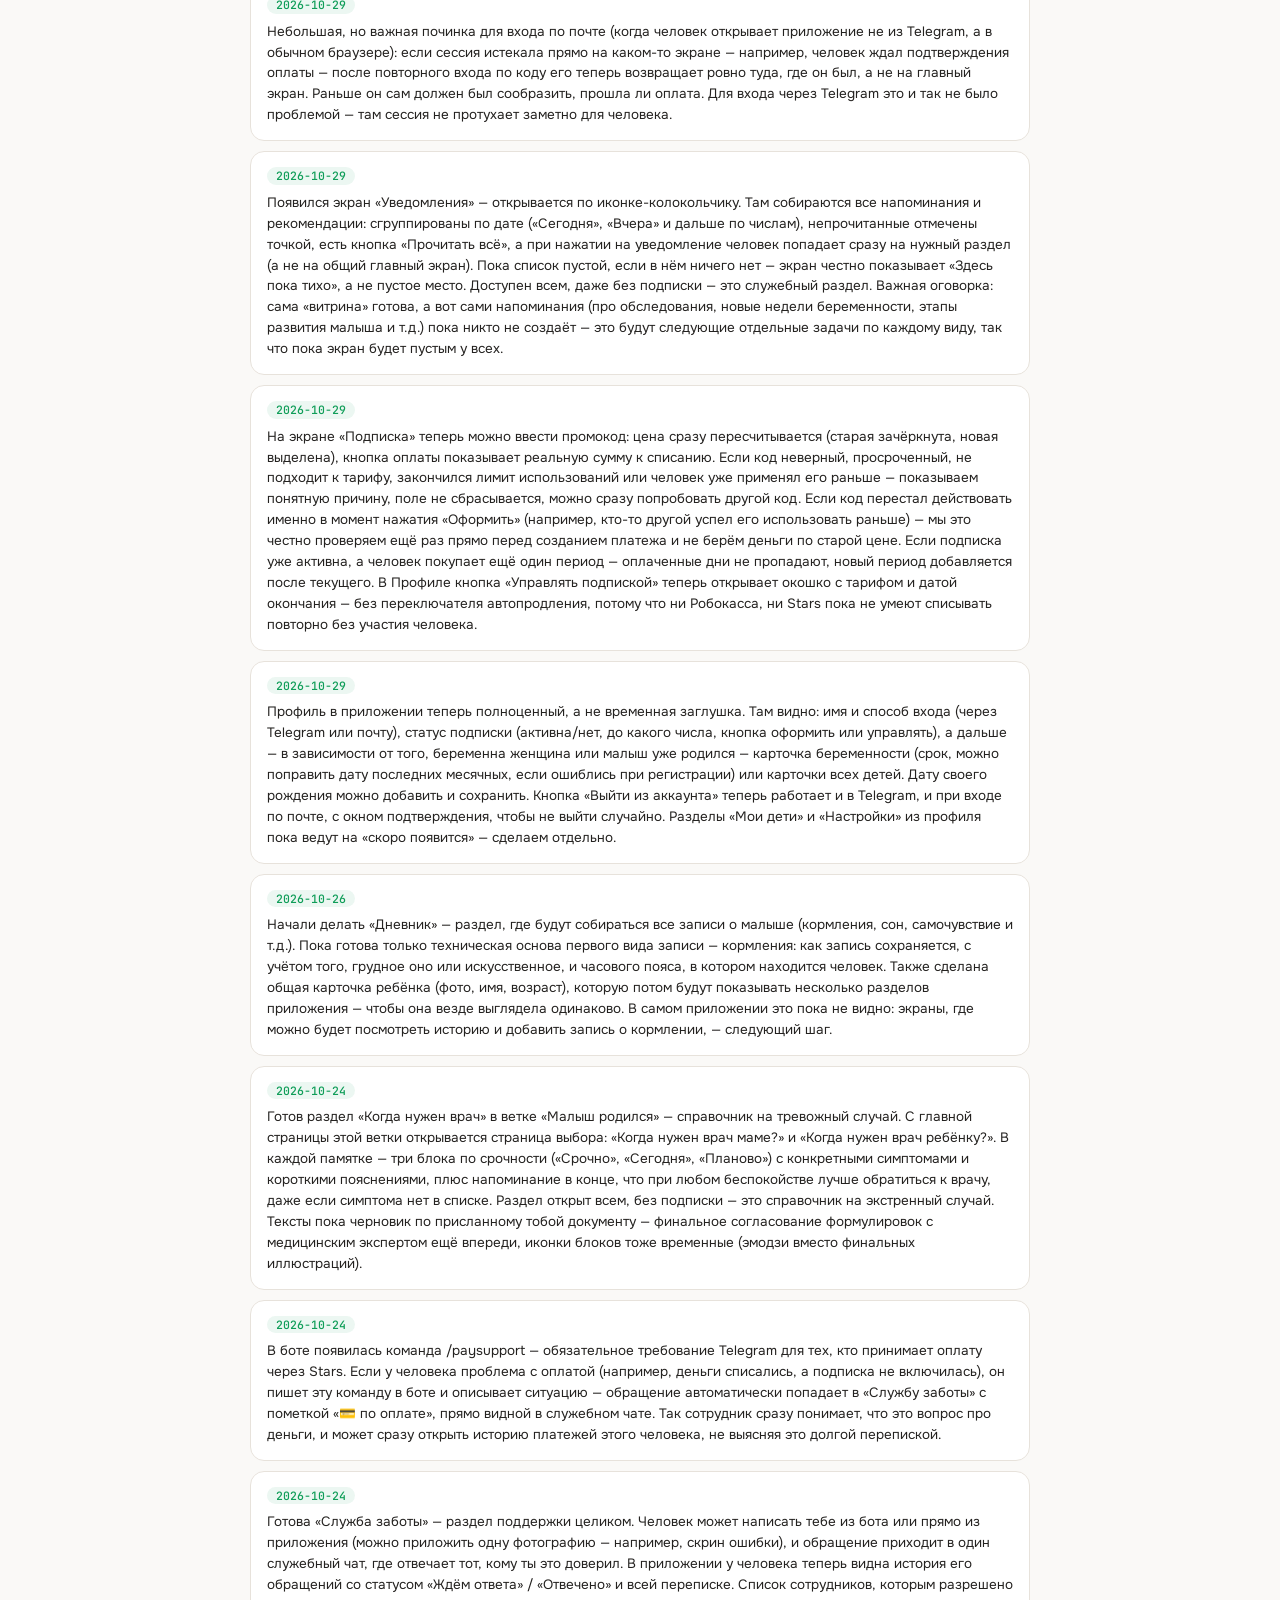
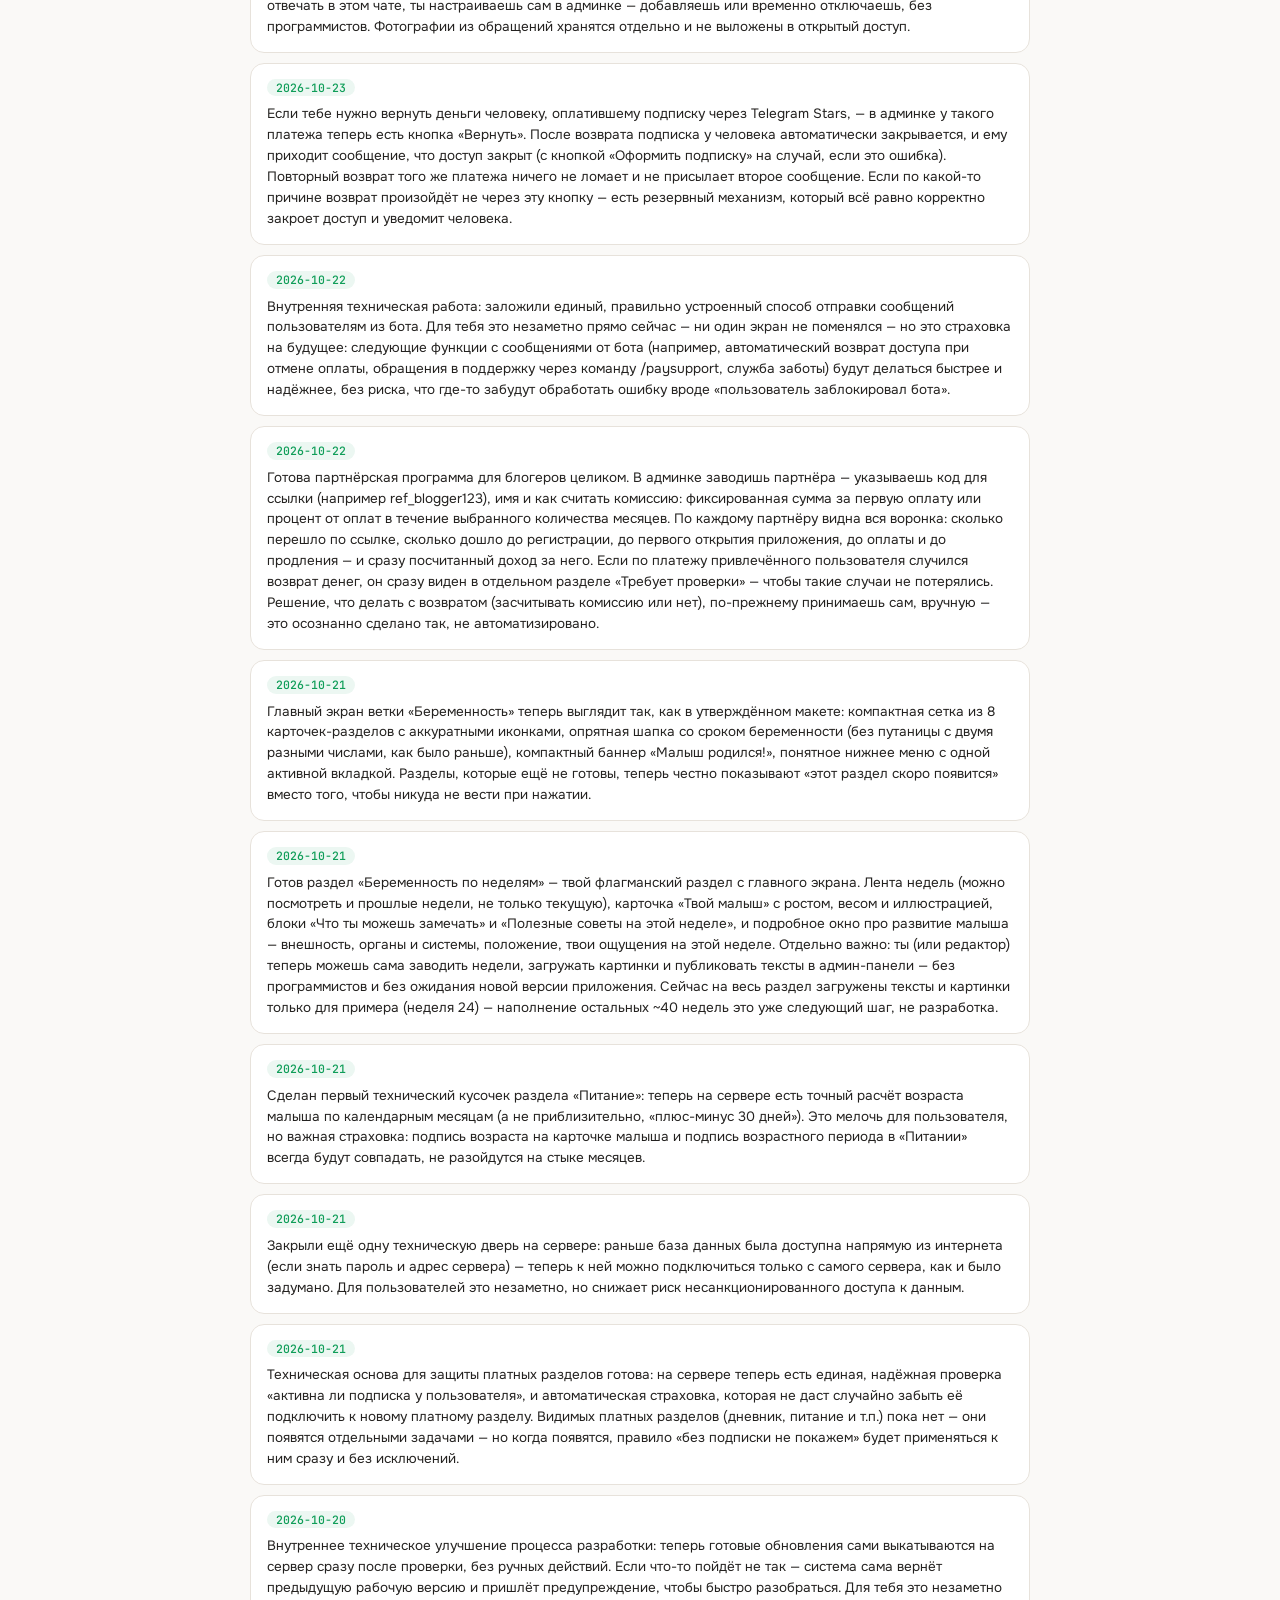
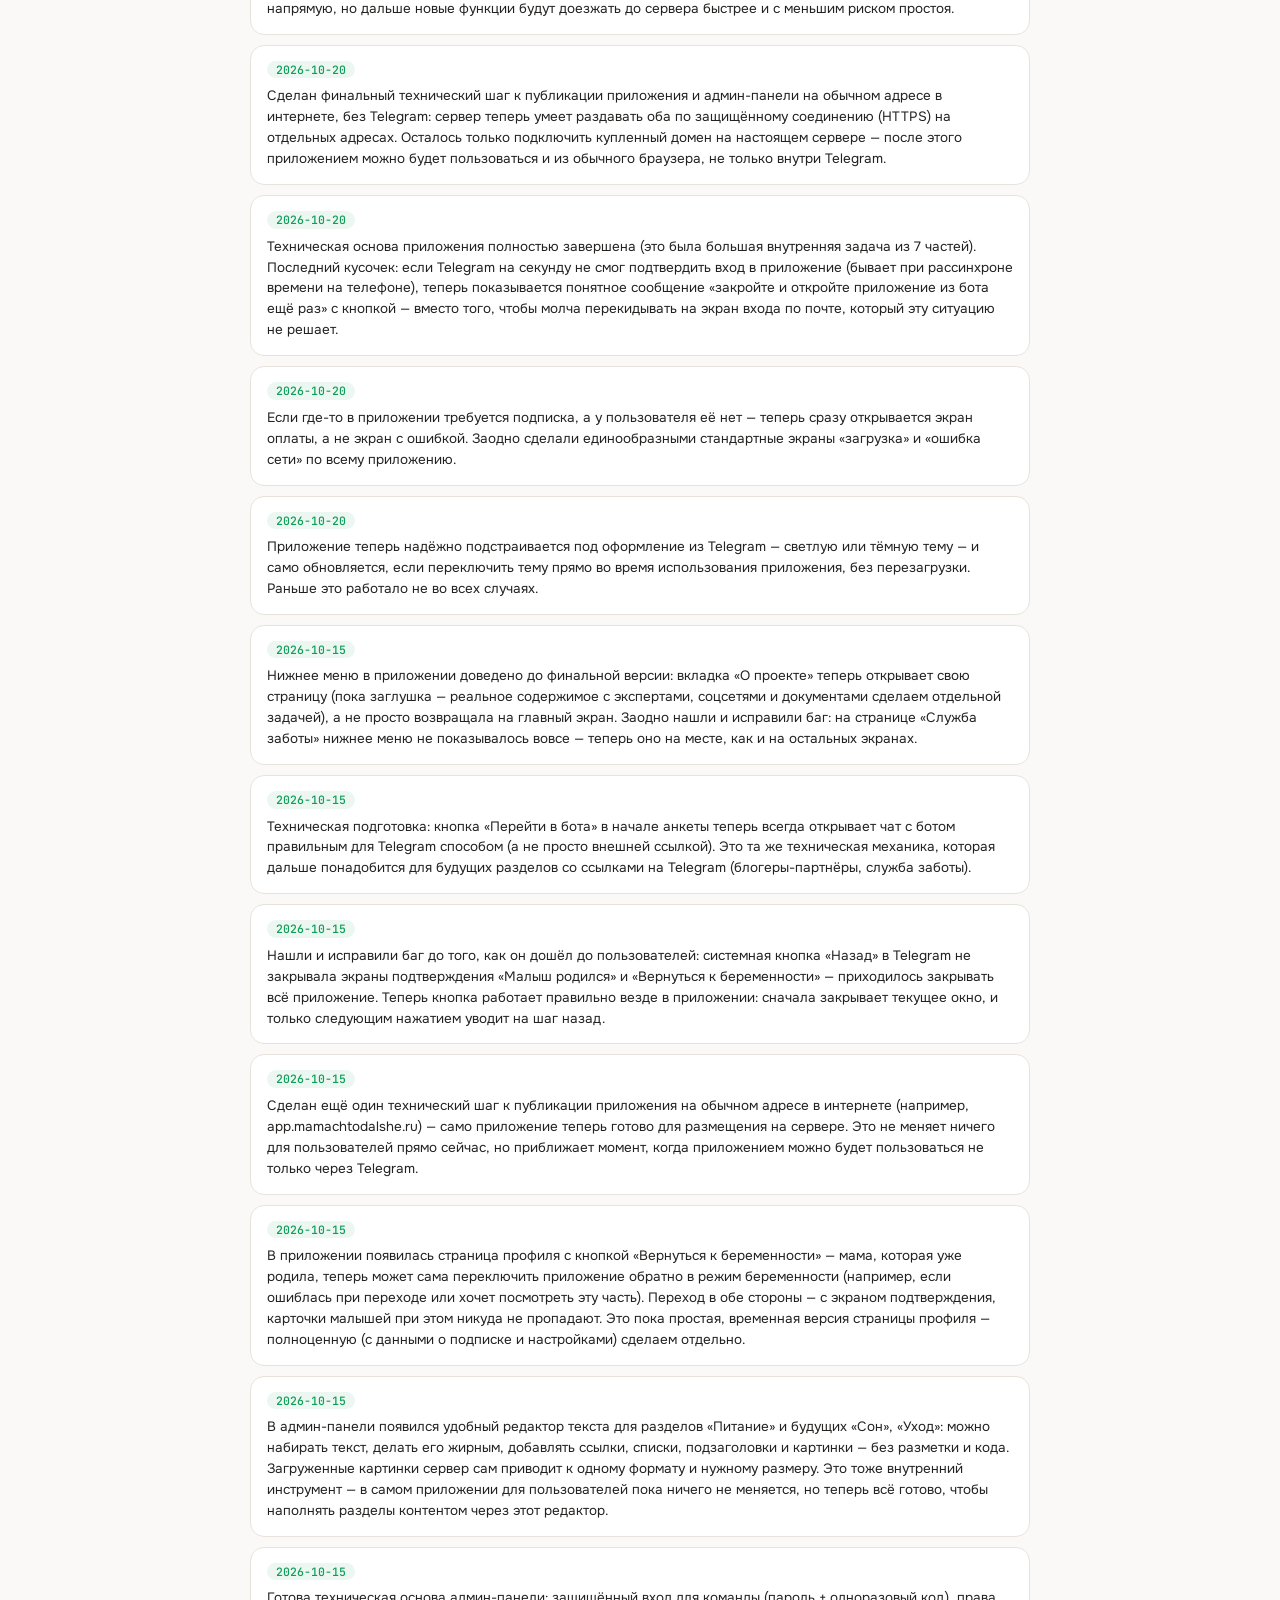
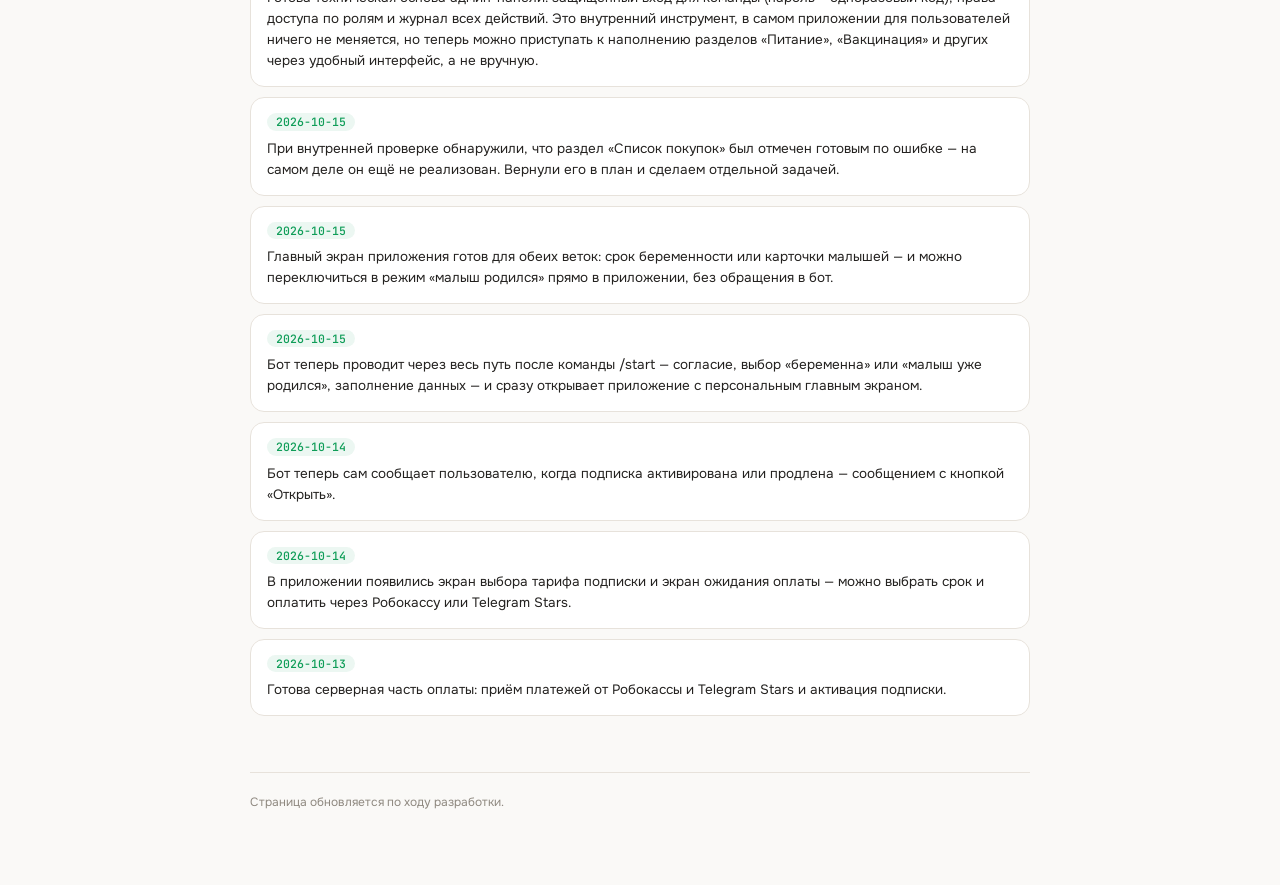
==== commit 433c1b78: "chore(mama-dashboard): обрезать длинные описания разделов до 500 символов Co-Authored-By: Claude Son" ====
--- a/mama-dashboard/index.html
+++ b/mama-dashboard/index.html
@@ -135,6 +135,14 @@
   border-radius: 999px; white-space: nowrap; margin-top: 2px;
 }
 .block-note { font-size: 13.5px; color: var(--muted); line-height: 1.55; }
+.block-more summary.block-note { cursor: pointer; list-style: none; }
+.block-more summary.block-note::-webkit-details-marker { display: none; }
+.block-more summary.block-note::after {
+  content: " Показать полностью"; display: inline-block; color: var(--accent);
+  font: 500 .72rem/1 var(--font-mono); margin-left: 4px; white-space: nowrap;
+}
+.block-more[open] summary.block-note::after { content: " Свернуть"; }
+.block-more-rest { margin-top: 8px; }
 
 .roadmap {
   display: flex; align-items: flex-start; gap: 0; overflow-x: auto;
@@ -270,21 +278,30 @@
       <div class="block-name">Регистрация и главный экран</div>
       <div class="badge" style="color:var(--badge-progress-fg); background:var(--badge-progress-bg);">В работе</div>
     </div>
-    <div class="block-note">Техническая основа приложения полностью готова: вход через Telegram или email, кнопка «Назад» работает правильно везде, нижнее меню («Главная / О проекте / Служба заботы»), открытие внешних ссылок правильным для Telegram способом, подхват оформления (светлая/тёмная тема) из Telegram, единообразные экраны «загрузка»/«ошибка сети», и понятное сообщение «откройте приложение из бота ещё раз», если вдруг Telegram на секунду не смог подтвердить вход (а не загадочная ошибка). Путь от первого запуска бота до персонального главного экрана работает целиком в обе стороны — можно переключиться в режим «малыш родился» и обратно прямо в приложении, с экраном подтверждения. Главный экран ветки «Беременность» теперь выглядит по утверждённому макету: компактная сетка из 8 разделов, аккуратная шапка со сроком беременности, баннер «Малыш родился!», понятное нижнее меню. Разделы, которые ещё не сделаны, честно показывают «скоро появится» вместо того, чтобы никуда не вести. Профиль теперь полноценный: карточка пользователя (имя и способ входа — Telegram или почта), статус подписки с датой окончания и кнопкой «Оформить»/«Управлять», карточка беременности или карточки детей — в зависимости от того, в каком режиме сейчас человек, можно изменить дату рождения мамы и данные беременности прямо здесь, выход из аккаунта с понятным подтверждающим окном. Техническая готовность к публикации на отдельном домене (и для приложения, и для админки) сделана — осталось подключить настоящий адрес на сервере. Появился экран «Уведомления» по иконке-колокольчику: список напоминаний и рекомендаций, сгруппированный по дате («Сегодня», «Вчера» и так далее), кнопка «Прочитать всё», переход с уведомления сразу на нужный раздел. Экран открыт всем, даже без подписки. Важно: сам список сейчас будет пустым — мы сделали «витрину», а вот что в неё раскладывать (напоминания про обследования, новые недели беременности, этапы развития малыша и так далее) — это уже следующие отдельные задачи, по каждому виду напоминаний своя. Для входа по почте (без Telegram, через браузер) починили мелкий, но неприятный момент: если сессия вдруг «протухла» прямо на каком-то экране (например, человек ждал подтверждения оплаты) — после повторного входа по коду теперь возвращает ровно туда, где он был, а не на главный экран, где нужно было бы заново разбираться, прошла ли оплата. В очереди: реальное содержимое страницы «О проекте», разделы «Мои дети» и «Настройки».</div>
+    <details class="block-more">
+      <summary class="block-note">Техническая основа приложения полностью готова: вход через Telegram или email, кнопка «Назад» работает правильно везде, нижнее меню («Главная / О проекте / Служба заботы»), открытие внешних ссылок правильным для Telegram способом, подхват оформления (светлая/тёмная тема) из Telegram, единообразные экраны «загрузка»/«ошибка сети», и понятное сообщение «откройте приложение из бота ещё раз», если вдруг Telegram на секунду не смог подтвердить вход (а не загадочная ошибка). Путь от первого запуска…</summary>
+      <div class="block-note block-more-rest">бота до персонального главного экрана работает целиком в обе стороны — можно переключиться в режим «малыш родился» и обратно прямо в приложении, с экраном подтверждения. Главный экран ветки «Беременность» теперь выглядит по утверждённому макету: компактная сетка из 8 разделов, аккуратная шапка со сроком беременности, баннер «Малыш родился!», понятное нижнее меню. Разделы, которые ещё не сделаны, честно показывают «скоро появится» вместо того, чтобы никуда не вести. Профиль теперь полноценный: карточка пользователя (имя и способ входа — Telegram или почта), статус подписки с датой окончания и кнопкой «Оформить»/«Управлять», карточка беременности или карточки детей — в зависимости от того, в каком режиме сейчас человек, можно изменить дату рождения мамы и данные беременности прямо здесь, выход из аккаунта с понятным подтверждающим окном. Техническая готовность к публикации на отдельном домене (и для приложения, и для админки) сделана — осталось подключить настоящий адрес на сервере. Появился экран «Уведомления» по иконке-колокольчику: список напоминаний и рекомендаций, сгруппированный по дате («Сегодня», «Вчера» и так далее), кнопка «Прочитать всё», переход с уведомления сразу на нужный раздел. Экран открыт всем, даже без подписки. Важно: сам список сейчас будет пустым — мы сделали «витрину», а вот что в неё раскладывать (напоминания про обследования, новые недели беременности, этапы развития малыша и так далее) — это уже следующие отдельные задачи, по каждому виду напоминаний своя. Для входа по почте (без Telegram, через браузер) починили мелкий, но неприятный момент: если сессия вдруг «протухла» прямо на каком-то экране (например, человек ждал подтверждения оплаты) — после повторного входа по коду теперь возвращает ровно туда, где он был, а не на главный экран, где нужно было бы заново разбираться, прошла ли оплата. В очереди: реальное содержимое страницы «О проекте», разделы «Мои дети» и «Настройки».</div>
+    </details>
   </div>
   <div class="block">
     <div class="block-top">
       <div class="block-name">Беременность по неделям</div>
       <div class="badge" style="color:var(--badge-done-fg); background:var(--badge-done-bg);">Готово</div>
     </div>
-    <div class="block-note">Главный контентный раздел готов целиком: лента недель (можно посмотреть и прошлые, и текущую неделю), карточка «Твой малыш» с ростом/весом/иллюстрацией, блоки «Что ты можешь замечать» и «Полезные советы на этой неделе», окно «Подробнее о развитии» с описанием внешности малыша, органов и систем, положения и ощущений мамы. Редакция уже может сама — без программистов — заводить недели, загружать иллюстрации, писать/публиковать тексты и видеть результат сразу, без ожидания новой версии приложения. В очереди: заполнение текстов и картинок на все ~40 недель (это уже не разработка, а работа редакции) и небольшая доработка — отдельная иллюстрация положения малыша внутри окна «Подробнее о развитии».</div>
+    <details class="block-more">
+      <summary class="block-note">Главный контентный раздел готов целиком: лента недель (можно посмотреть и прошлые, и текущую неделю), карточка «Твой малыш» с ростом/весом/иллюстрацией, блоки «Что ты можешь замечать» и «Полезные советы на этой неделе», окно «Подробнее о развитии» с описанием внешности малыша, органов и систем, положения и ощущений мамы. Редакция уже может сама — без программистов — заводить недели, загружать иллюстрации, писать/публиковать тексты и видеть результат сразу, без ожидания новой версии приложения.…</summary>
+      <div class="block-note block-more-rest">В очереди: заполнение текстов и картинок на все ~40 недель (это уже не разработка, а работа редакции) и небольшая доработка — отдельная иллюстрация положения малыша внутри окна «Подробнее о развитии».</div>
+    </details>
   </div>
   <div class="block">
     <div class="block-top">
       <div class="block-name">Оплата подписки</div>
       <div class="badge" style="color:var(--badge-progress-fg); background:var(--badge-progress-bg);">В работе</div>
     </div>
-    <div class="block-note">Экраны выбора тарифа, оплата через Робокассу и Telegram Stars, подтверждение и уведомления готовы. Если приложение где-то требует подписку, а у пользователя её нет — теперь сразу открывается экран оплаты, а не экран с ошибкой. На сервере готова общая, автоматически проверяемая основа: любой раздел, который будет требовать подписку, теперь надёжно и единообразно её проверяет — без риска, что где-то про эту проверку забудут. Готов возврат оплаты через Telegram Stars: если тебе нужно вернуть деньги человеку, в админке появилась кнопка «Вернуть» прямо у платежа — после возврата подписка у человека автоматически закрывается, а ему приходит сообщение об этом. Есть и резервный способ узнать о возврате, если он случится не через твоё нажатие кнопки. Добавлена команда /paysupport в боте (обязательное требование Telegram для приёма оплаты Stars) — человек с проблемой по оплате пишет боту эту команду и описывает проблему, обращение автоматически попадает в «Службу заботы» с пометкой, что оно про платёж. На экране «Подписка» теперь можно ввести промокод — цена сразу пересчитывается, старая зачёркнута, видно реально списываемую сумму; если код оказался недействующим именно в момент нажатия «Оформить» — честно сообщим об этом и не создадим платёж по старой цене. В Профиле кнопка «Управлять подпиской» теперь открывает окошко с тарифом и датой окончания (без переключателя автопродления — сами способы оплаты пока не умеют списывать повторно автоматически). Сами платные разделы (дневник, питание и другие) появятся отдельными задачами. Финальная проверка на реальных платежах через Робокассу ждёт от тебя данные для подключения (MerchantLogin).</div>
+    <details class="block-more">
+      <summary class="block-note">Экраны выбора тарифа, оплата через Робокассу и Telegram Stars, подтверждение и уведомления готовы. Если приложение где-то требует подписку, а у пользователя её нет — теперь сразу открывается экран оплаты, а не экран с ошибкой. На сервере готова общая, автоматически проверяемая основа: любой раздел, который будет требовать подписку, теперь надёжно и единообразно её проверяет — без риска, что где-то про эту проверку забудут. Готов возврат оплаты через Telegram Stars: если тебе нужно вернуть…</summary>
+      <div class="block-note block-more-rest">деньги человеку, в админке появилась кнопка «Вернуть» прямо у платежа — после возврата подписка у человека автоматически закрывается, а ему приходит сообщение об этом. Есть и резервный способ узнать о возврате, если он случится не через твоё нажатие кнопки. Добавлена команда /paysupport в боте (обязательное требование Telegram для приёма оплаты Stars) — человек с проблемой по оплате пишет боту эту команду и описывает проблему, обращение автоматически попадает в «Службу заботы» с пометкой, что оно про платёж. На экране «Подписка» теперь можно ввести промокод — цена сразу пересчитывается, старая зачёркнута, видно реально списываемую сумму; если код оказался недействующим именно в момент нажатия «Оформить» — честно сообщим об этом и не создадим платёж по старой цене. В Профиле кнопка «Управлять подпиской» теперь открывает окошко с тарифом и датой окончания (без переключателя автопродления — сами способы оплаты пока не умеют списывать повторно автоматически). Сами платные разделы (дневник, питание и другие) появятся отдельными задачами. Финальная проверка на реальных платежах через Робокассу ждёт от тебя данные для подключения (MerchantLogin).</div>
+    </details>
   </div>
   <div class="block">
     <div class="block-top">
@@ -298,7 +315,10 @@
       <div class="block-name">Дневник (беременности и малыша)</div>
       <div class="badge" style="color:var(--badge-progress-fg); background:var(--badge-progress-bg);">В работе</div>
     </div>
-    <div class="block-note">Дневник беременности готов целиком. Главный экран показывает последние записи и ключевые цифры одним взглядом. Можно добавить запись на любой день: самочувствие (настроение), заметку своими словами, вес, давление и до нескольких фото — всё вместе или по отдельности, как удобно. Отдельный список «Мои записи» с фильтрами (все / с фото / только заметки), любую запись можно открыть, отредактировать или удалить — если в ней помимо текста есть вес или давление, честно спросим, удалить всё или оставить измерения. Раздел «Вес» — график по неделям, прибавка с начала беременности и ориентировочный рекомендованный диапазон (как только в профиле заполнены рост и вес до беременности); сами цифры диапазона редактируются у нас в админке без выпуска новой версии приложения — при необходимости скорректировать их под рекомендации конкретного врача не потребует разработки. Раздел «Давление» — такой же график с двумя линиями (верхнее/нижнее), среднее за последние 7 дней и честная подпись, что это справочная информация, не замена консультации врача. Раздел «Приём препаратов» — учёт курсов с расписанием (ежедневно, по дням недели или по необходимости), напоминания в боте на выбранные часы, отметка «принято» на сегодня и история по дням; курс можно архивировать или удалить (если по нему уже отмечались приёмы — только архивировать, чтобы не потерять историю). Отдельно — агрегированный экран «Твоя история беременности»: статистика и графики за весь срок или по триместрам, единая лента всех записей с поиском и фильтром по типу. Всё это закрыто подпиской, как и остальной контент. Пока не реализовано и не продаётся отдельно: отметка приёма «по необходимости» (сейчас сохраняется только название и расписание-напоминание, без фиксации факта приёма — если это важный сценарий, можно добавить отдельной задачей). Дневник малыша (кормления, сон, другие события) — следующий шаг, самостоятельная техническая основа под кормления уже готова, но экранов в приложении для него пока нет.</div>
+    <details class="block-more">
+      <summary class="block-note">Дневник беременности готов целиком. Главный экран показывает последние записи и ключевые цифры одним взглядом. Можно добавить запись на любой день: самочувствие (настроение), заметку своими словами, вес, давление и до нескольких фото — всё вместе или по отдельности, как удобно. Отдельный список «Мои записи» с фильтрами (все / с фото / только заметки), любую запись можно открыть, отредактировать или удалить — если в ней помимо текста есть вес или давление, честно спросим, удалить всё или…</summary>
+      <div class="block-note block-more-rest">оставить измерения. Раздел «Вес» — график по неделям, прибавка с начала беременности и ориентировочный рекомендованный диапазон (как только в профиле заполнены рост и вес до беременности); сами цифры диапазона редактируются у нас в админке без выпуска новой версии приложения — при необходимости скорректировать их под рекомендации конкретного врача не потребует разработки. Раздел «Давление» — такой же график с двумя линиями (верхнее/нижнее), среднее за последние 7 дней и честная подпись, что это справочная информация, не замена консультации врача. Раздел «Приём препаратов» — учёт курсов с расписанием (ежедневно, по дням недели или по необходимости), напоминания в боте на выбранные часы, отметка «принято» на сегодня и история по дням; курс можно архивировать или удалить (если по нему уже отмечались приёмы — только архивировать, чтобы не потерять историю). Отдельно — агрегированный экран «Твоя история беременности»: статистика и графики за весь срок или по триместрам, единая лента всех записей с поиском и фильтром по типу. Всё это закрыто подпиской, как и остальной контент. Пока не реализовано и не продаётся отдельно: отметка приёма «по необходимости» (сейчас сохраняется только название и расписание-напоминание, без фиксации факта приёма — если это важный сценарий, можно добавить отдельной задачей). Дневник малыша (кормления, сон, другие события) — следующий шаг, самостоятельная техническая основа под кормления уже готова, но экранов в приложении для него пока нет.</div>
+    </details>
   </div>
   <div class="block">
     <div class="block-top">
@@ -312,21 +332,30 @@
       <div class="block-name">Вакцинация</div>
       <div class="badge" style="color:var(--badge-done-fg); background:var(--badge-done-bg);">Готово</div>
     </div>
-    <div class="block-note">Готово: план вакцинации на весь первый год жизни малыша виден сразу целиком (7 возрастных блоков — рождение, 1, 2, 3, 4.5, 6 и 12 месяцев), текущий период подсвечен. Отдельная вкладка «Дополнительные прививки» — список сам пополняется через админку, без твоего участия в коде. На каждой прививке — прогресс «сделано/всего», отметка факта вакцинации (дата, вакцина, производитель, серия, место, реакция, комментарий) — можно отметить и позже отредактировать. Если прививка пропущена по срокам — приложение не пишет «просрочено» и не ругает маму, это было твоё прямое требование. Карточка «ⓘ Информация» — краткое описание и важные уточнения по каждой прививке. Весь раздел, как и остальной платный контент, виден только с активной подпиской. Тексты про сами прививки — ты их добавляешь через админку, когда будут готовы медицинские формулировки; сейчас раздел технически полностью готов принимать контент.</div>
+    <details class="block-more">
+      <summary class="block-note">Готово: план вакцинации на весь первый год жизни малыша виден сразу целиком (7 возрастных блоков — рождение, 1, 2, 3, 4.5, 6 и 12 месяцев), текущий период подсвечен. Отдельная вкладка «Дополнительные прививки» — список сам пополняется через админку, без твоего участия в коде. На каждой прививке — прогресс «сделано/всего», отметка факта вакцинации (дата, вакцина, производитель, серия, место, реакция, комментарий) — можно отметить и позже отредактировать. Если прививка пропущена по срокам —…</summary>
+      <div class="block-note block-more-rest">приложение не пишет «просрочено» и не ругает маму, это было твоё прямое требование. Карточка «ⓘ Информация» — краткое описание и важные уточнения по каждой прививке. Весь раздел, как и остальной платный контент, виден только с активной подпиской. Тексты про сами прививки — ты их добавляешь через админку, когда будут готовы медицинские формулировки; сейчас раздел технически полностью готов принимать контент.</div>
+    </details>
   </div>
   <div class="block">
     <div class="block-top">
       <div class="block-name">Уход за малышом</div>
       <div class="badge" style="color:var(--badge-done-fg); background:var(--badge-done-bg);">Готово</div>
     </div>
-    <div class="block-note">Готово: раздел с рекомендациями по уходу за малышом по шести темам (купание и гигиена, кожа, комфорт малыша, прогулки, зубы и ротик, безопасное пространство), подобранными под возраст именно твоего ребёнка. Навигация по 6 периодам первого года — видно, какой период уже пройден, какой сейчас, а какие ещё впереди. Тексты пишет редакция через админку, без участия программистов — в них медицинская редактура от педиатра. Если для какой-то пары «тема × возраст» текста пока нет — честный дружелюбный экран, не ошибка. Для двойни/тройни — у каждого ребёнка свой независимый прогресс и контент, без путаницы. Раздел закрыт подпиской, как и остальной контент.</div>
+    <details class="block-more">
+      <summary class="block-note">Готово: раздел с рекомендациями по уходу за малышом по шести темам (купание и гигиена, кожа, комфорт малыша, прогулки, зубы и ротик, безопасное пространство), подобранными под возраст именно твоего ребёнка. Навигация по 6 периодам первого года — видно, какой период уже пройден, какой сейчас, а какие ещё впереди. Тексты пишет редакция через админку, без участия программистов — в них медицинская редактура от педиатра. Если для какой-то пары «тема × возраст» текста пока нет — честный дружелюбный…</summary>
+      <div class="block-note block-more-rest">экран, не ошибка. Для двойни/тройни — у каждого ребёнка свой независимый прогресс и контент, без путаницы. Раздел закрыт подпиской, как и остальной контент.</div>
+    </details>
   </div>
   <div class="block">
     <div class="block-top">
       <div class="block-name">Навыки малыша</div>
       <div class="badge" style="color:var(--badge-done-fg); background:var(--badge-done-bg);">Готово</div>
     </div>
-    <div class="block-note">Готово: раздел с чек-листом навыков по контрольным точкам (2, 4, 6, 9, 12 месяцев), по 4 категориям (общение и эмоции, речь, познание и игра, движение). На каждый навык — три варианта, не просто галочка: «Уже замечаю» / «Иногда получается» / «Пока не замечаю», ответ сохраняется и виден при следующем заходе. Для первого месяца жизни — отдельный раздел для наблюдения, без чек-листа (по рекомендации педиатра). Следующую контрольную точку можно посмотреть заранее (что будет дальше), но отметить навыки — только когда малышу правда исполнится нужный возраст. Для недоношенных детей возраст в разделе считается с поправкой на срок родов. Отдельно — справочный список бытовых навыков «Я пробую сам» (без оценки, просто для чтения). Для двойни/тройни — у каждого ребёнка свой независимый прогресс. Тексты наполняет редакция через админку, медицинская редактура от педиатра. Раздел закрыт подпиской. В очереди отдельной небольшой задачей — блок «Что может насторожить» сделать отдельным подробным экраном (сейчас он компактным текстом на этой же странице).</div>
+    <details class="block-more">
+      <summary class="block-note">Готово: раздел с чек-листом навыков по контрольным точкам (2, 4, 6, 9, 12 месяцев), по 4 категориям (общение и эмоции, речь, познание и игра, движение). На каждый навык — три варианта, не просто галочка: «Уже замечаю» / «Иногда получается» / «Пока не замечаю», ответ сохраняется и виден при следующем заходе. Для первого месяца жизни — отдельный раздел для наблюдения, без чек-листа (по рекомендации педиатра). Следующую контрольную точку можно посмотреть заранее (что будет дальше), но отметить…</summary>
+      <div class="block-note block-more-rest">навыки — только когда малышу правда исполнится нужный возраст. Для недоношенных детей возраст в разделе считается с поправкой на срок родов. Отдельно — справочный список бытовых навыков «Я пробую сам» (без оценки, просто для чтения). Для двойни/тройни — у каждого ребёнка свой независимый прогресс. Тексты наполняет редакция через админку, медицинская редактура от педиатра. Раздел закрыт подпиской. В очереди отдельной небольшой задачей — блок «Что может насторожить» сделать отдельным подробным экраном (сейчас он компактным текстом на этой же странице).</div>
+    </details>
   </div>
   <div class="block">
     <div class="block-top">
@@ -354,7 +383,10 @@
       <div class="block-name">Когда нужен врач</div>
       <div class="badge" style="color:var(--badge-done-fg); background:var(--badge-done-bg);">Готово</div>
     </div>
-    <div class="block-note">Готово: справочник для мамы после родов — когда маме и когда малышу нужна помощь срочно, когда можно подождать до вечера/утра, а когда вопрос можно обсудить на плановом приёме. Два отдельных списка (для мамы и для ребёнка), каждый поделён на три уровня по срочности с понятной цветовой разметкой. Раздел открыт без подписки — он справочник на экстренный случай, доступен всем. Тексты — черновик по присланному тобой документу, финальное согласование формулировок с медицинским экспертом ещё впереди, перед тем как считать их окончательными.</div>
+    <details class="block-more">
+      <summary class="block-note">Готово: справочник для мамы после родов — когда маме и когда малышу нужна помощь срочно, когда можно подождать до вечера/утра, а когда вопрос можно обсудить на плановом приёме. Два отдельных списка (для мамы и для ребёнка), каждый поделён на три уровня по срочности с понятной цветовой разметкой. Раздел открыт без подписки — он справочник на экстренный случай, доступен всем. Тексты — черновик по присланному тобой документу, финальное согласование формулировок с медицинским экспертом ещё впереди,…</summary>
+      <div class="block-note block-more-rest">перед тем как считать их окончательными.</div>
+    </details>
   </div>
   <div class="block">
     <div class="block-top">
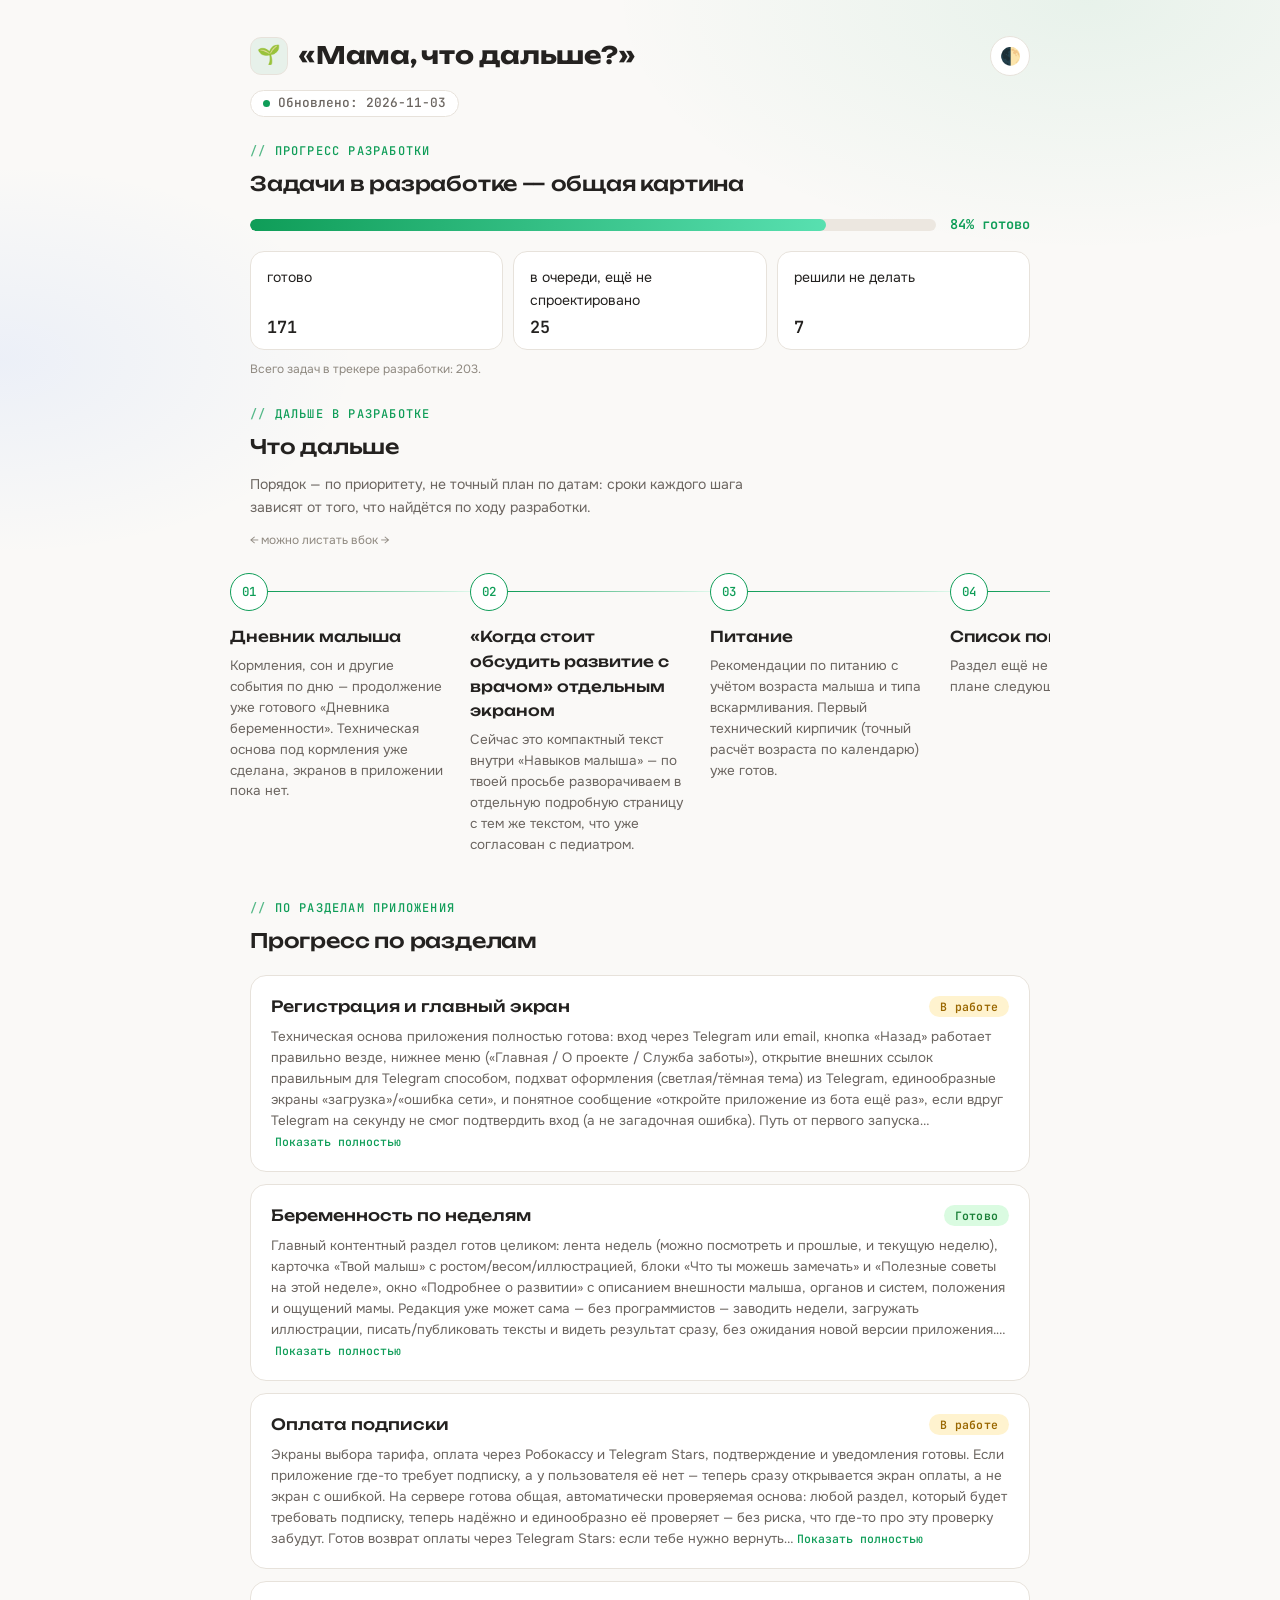
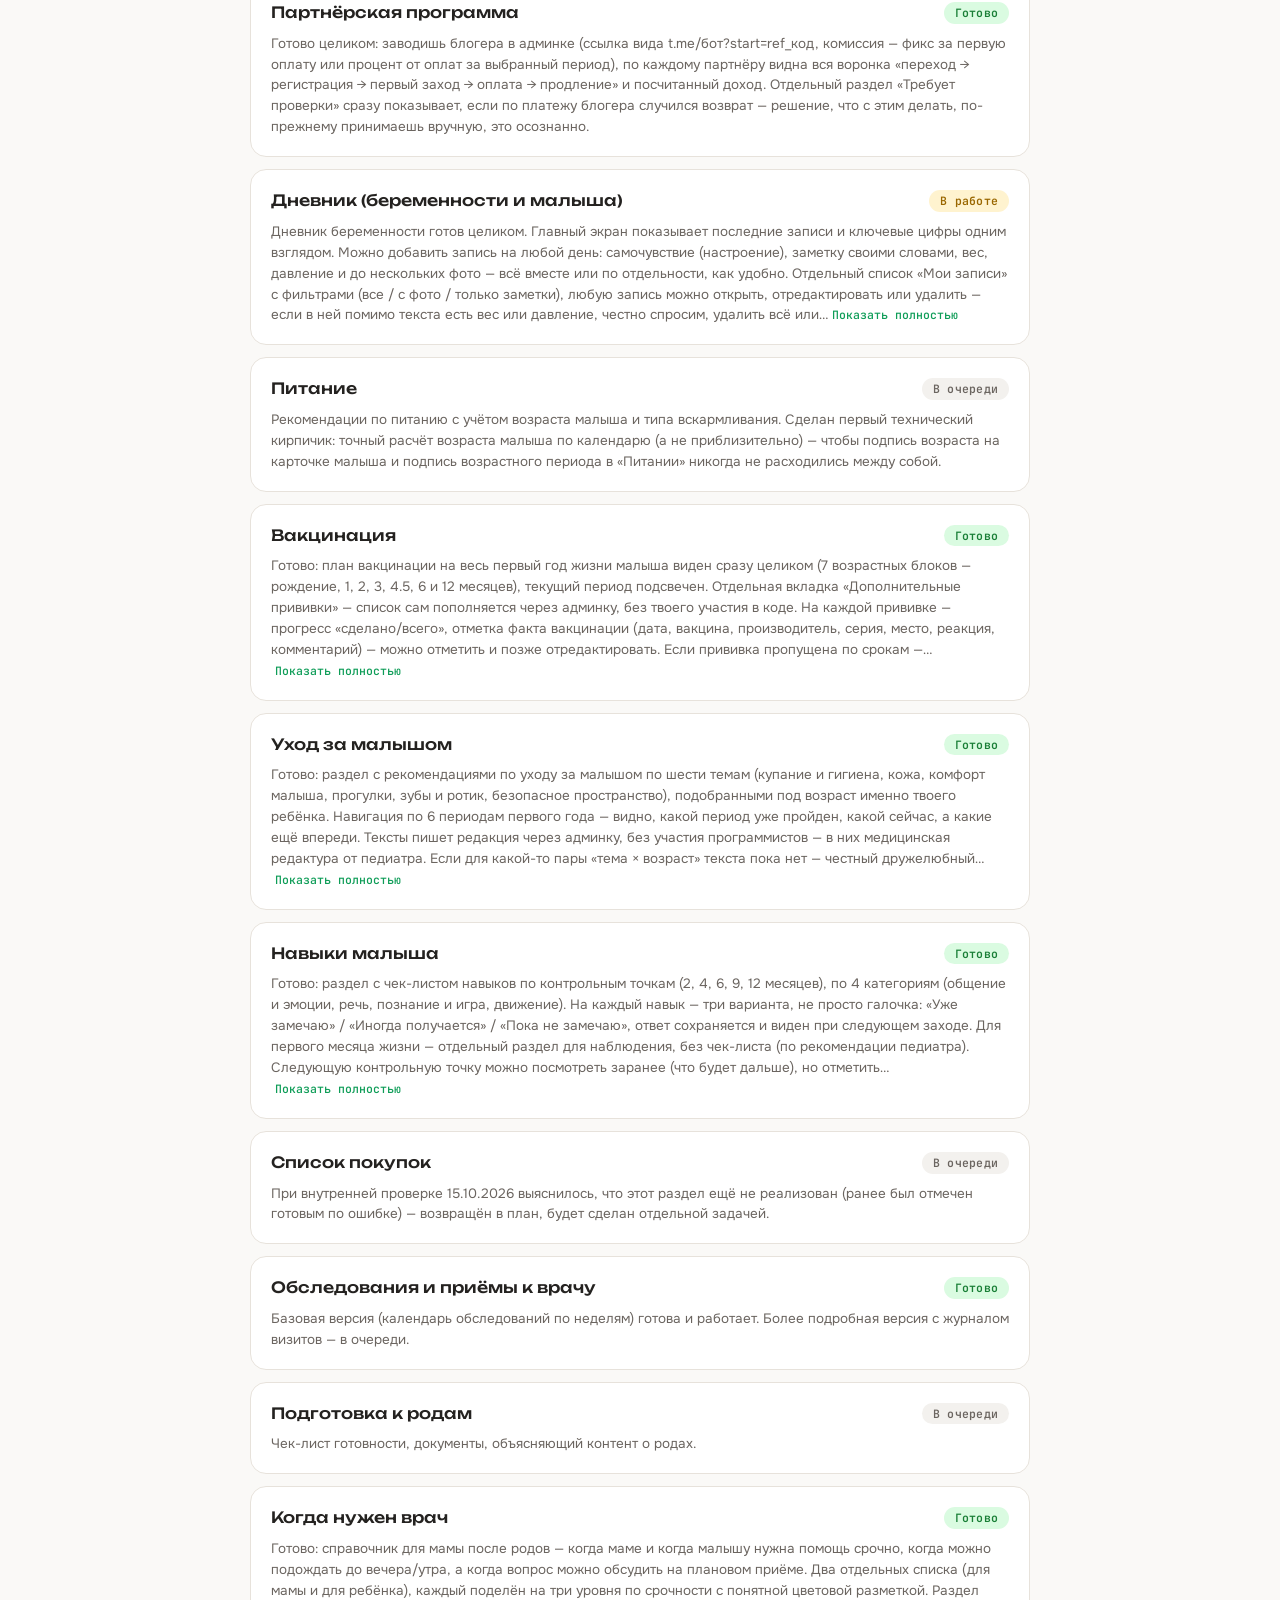
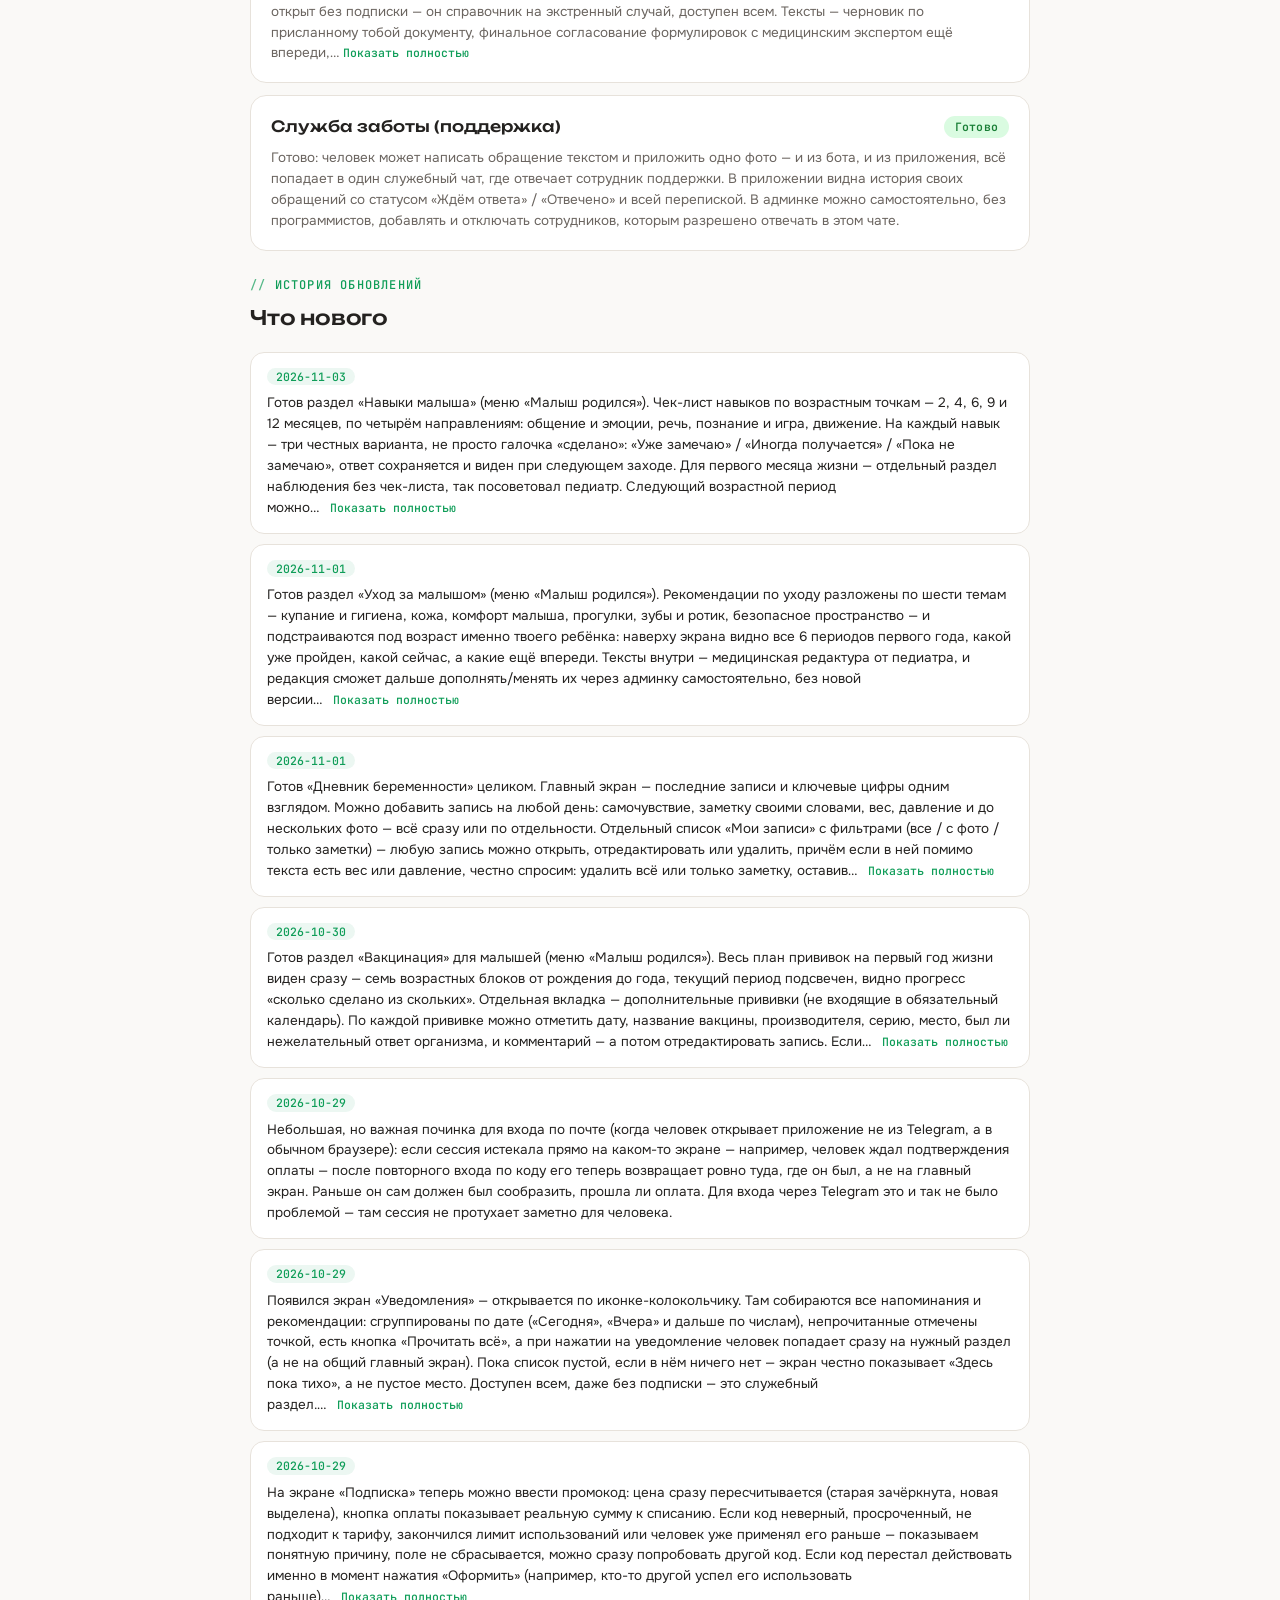
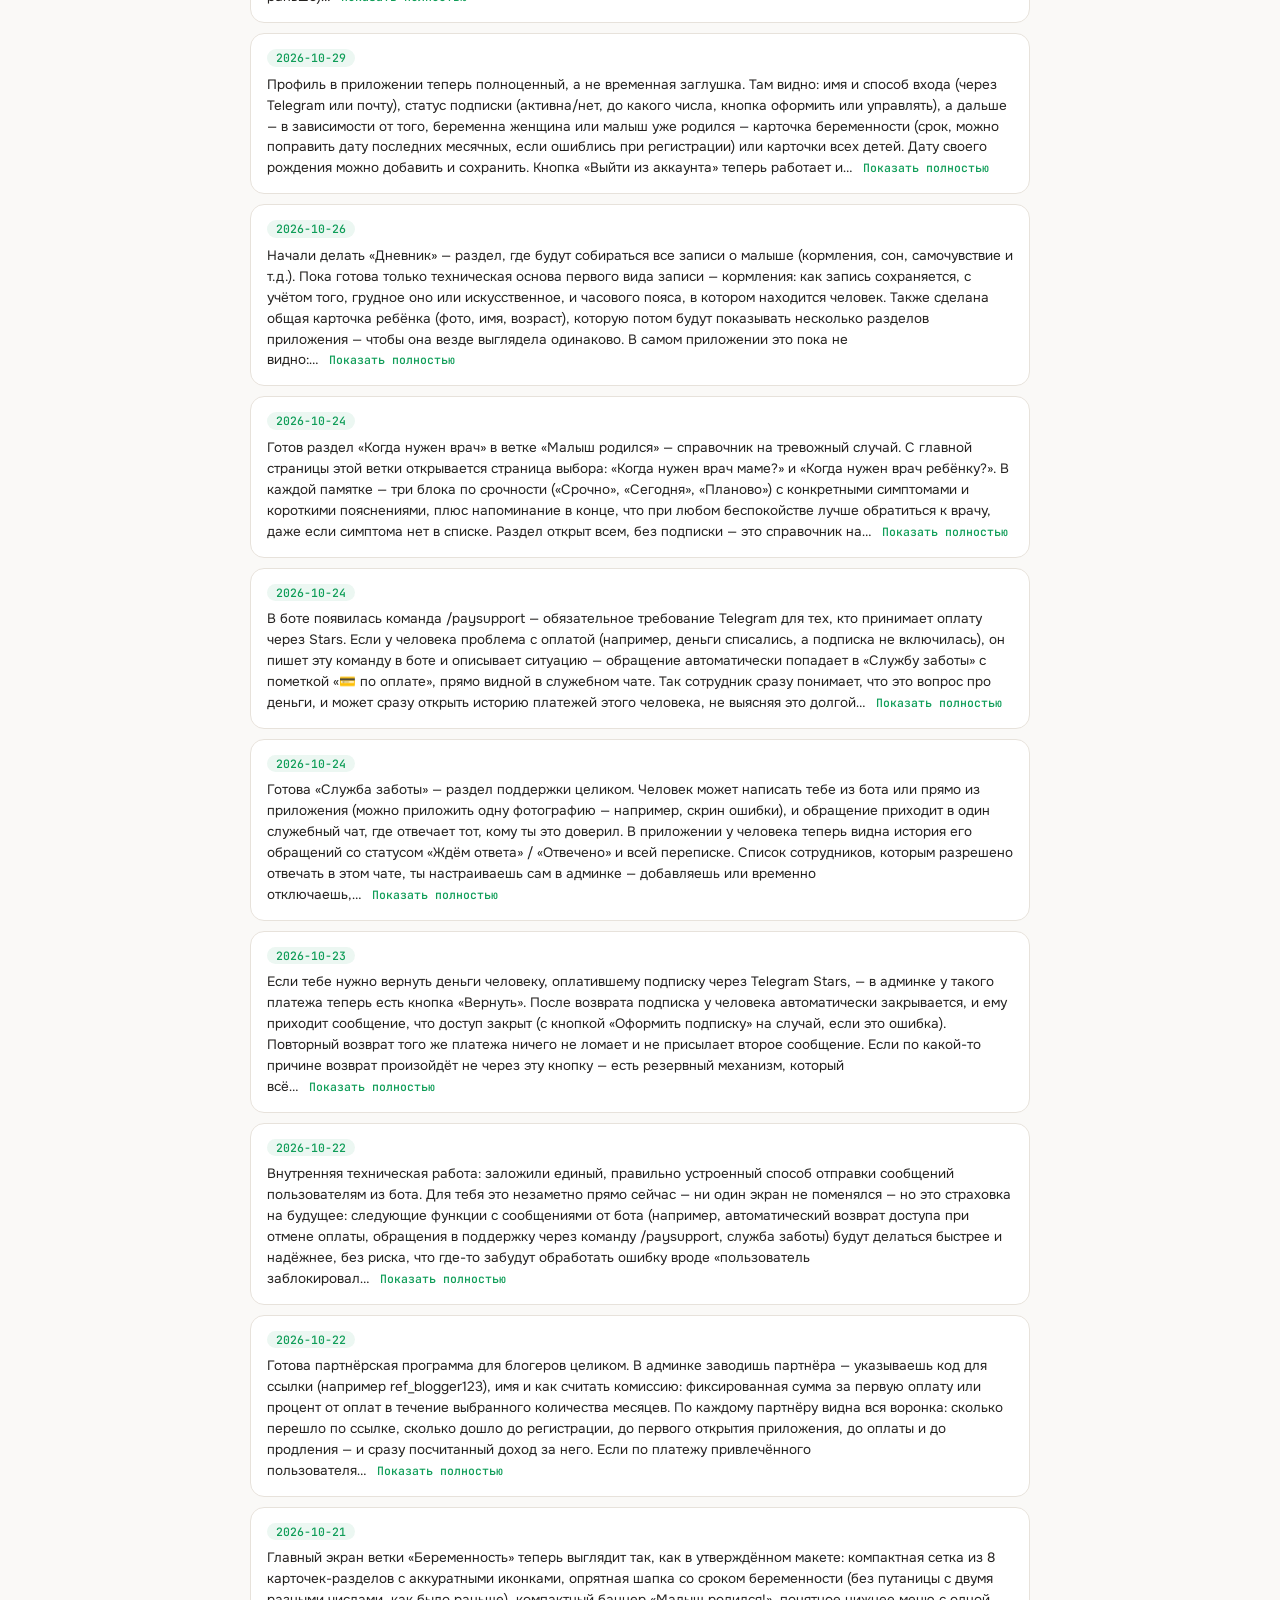
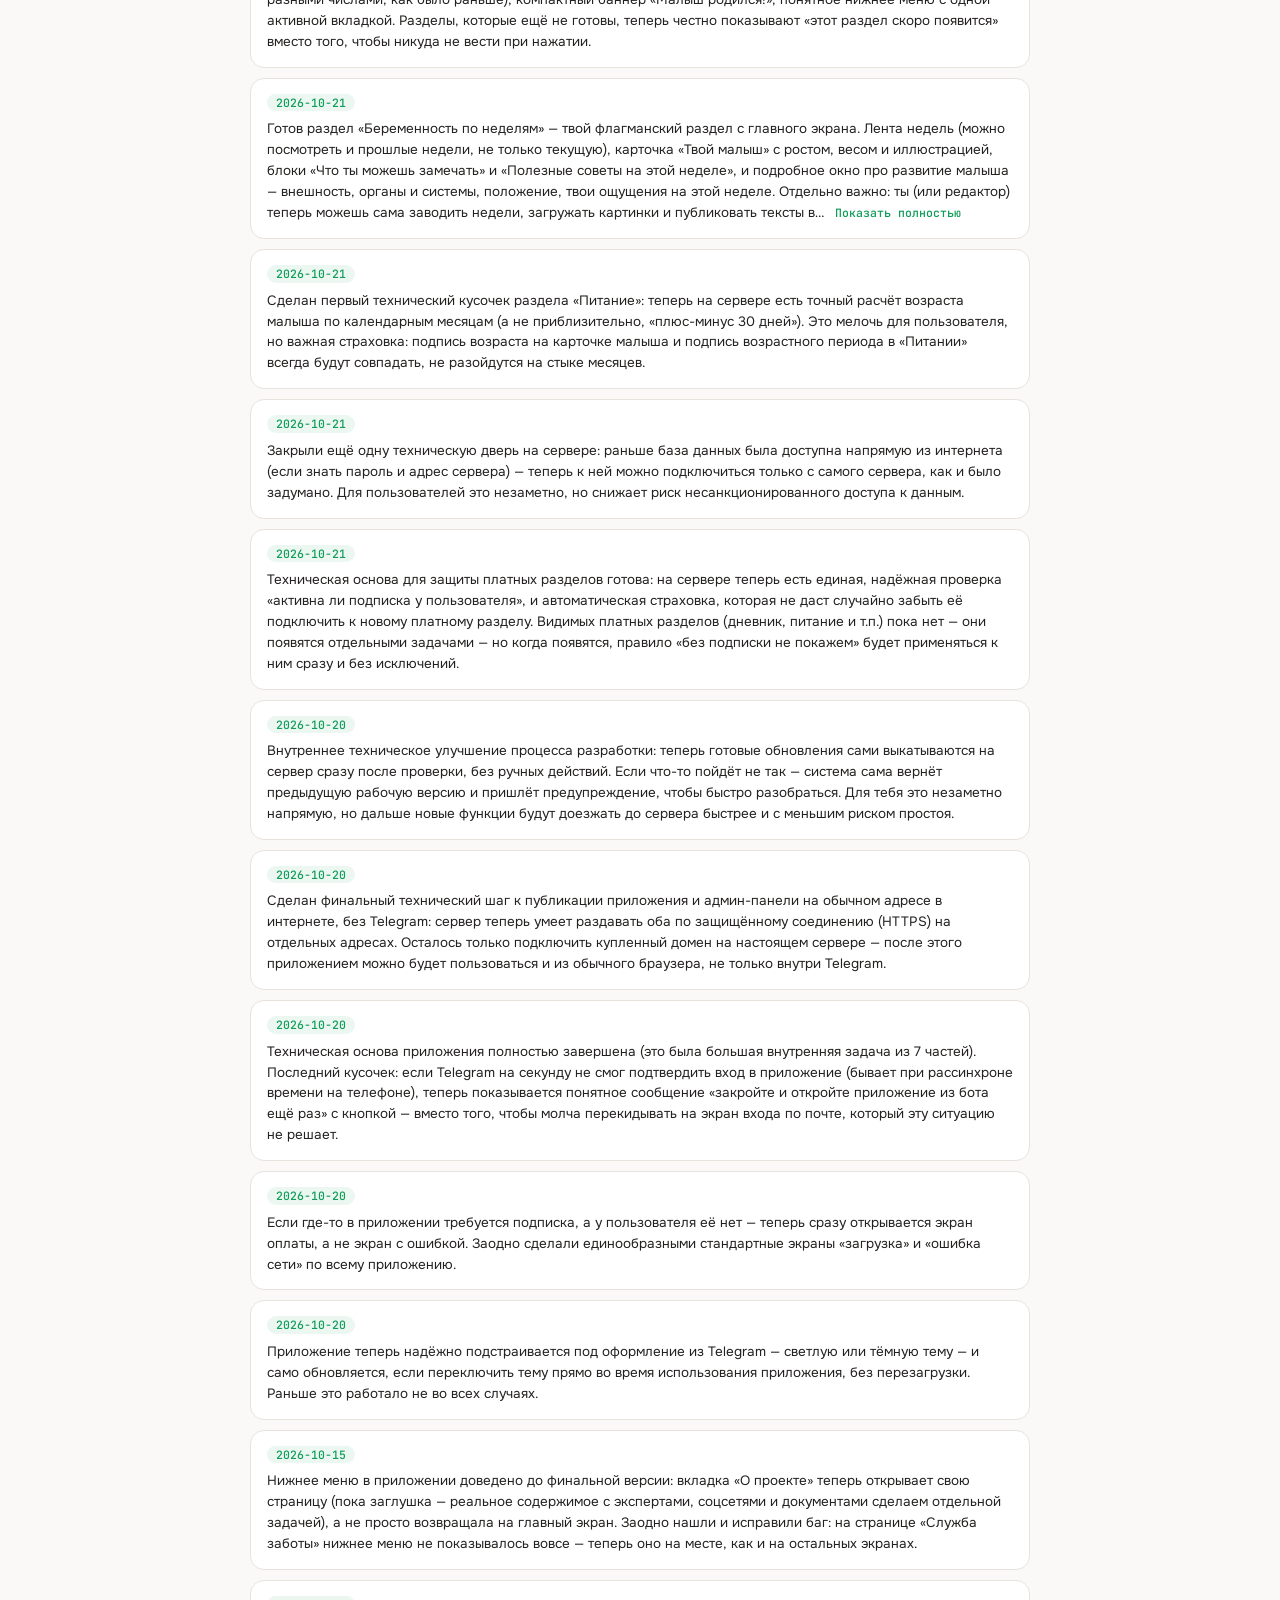
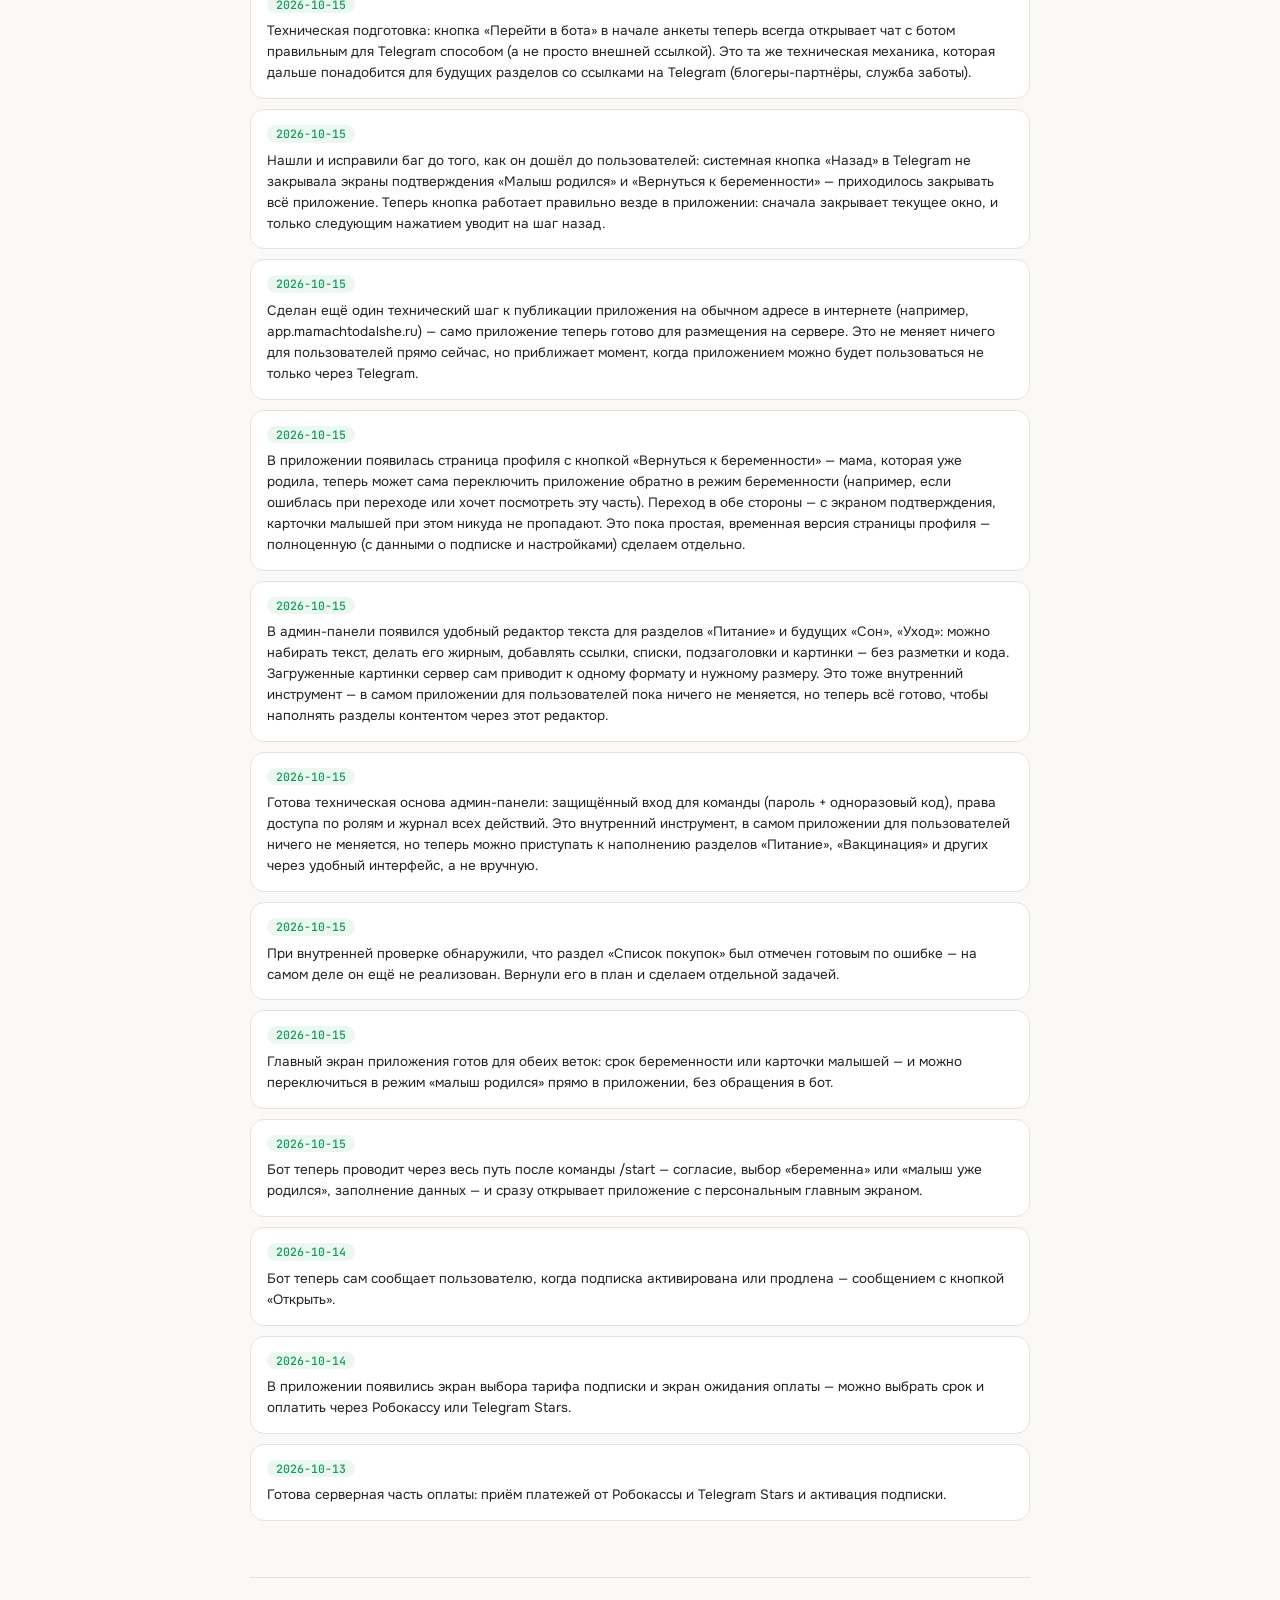
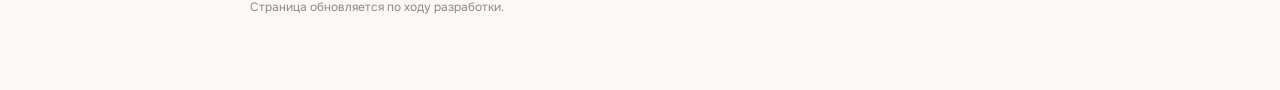
==== commit f2f1518f: "chore(mama-dashboard): обрезать длинные записи «Что нового» до 500 символов Co-Authored-By: Claude S" ====
--- a/mama-dashboard/index.html
+++ b/mama-dashboard/index.html
@@ -181,6 +181,14 @@
   display: inline-block; font: 500 .72rem/1 var(--font-mono); color: var(--accent);
   background: var(--accent-soft); border-radius: 999px; padding: 3px 9px; margin-bottom: 8px;
 }
+.changelog details summary { cursor: pointer; list-style: none; }
+.changelog details summary::-webkit-details-marker { display: none; }
+.changelog details summary::after {
+  content: " Показать полностью"; display: inline; color: var(--accent);
+  font: 500 .72rem/1 var(--font-mono); margin-left: 4px; white-space: nowrap;
+}
+.changelog details[open] summary::after { content: " Свернуть"; }
+.changelog .cl-rest { margin-top: 8px; }
 
 .footer {
   margin-top: 56px; padding-top: 20px; border-top: 1px solid var(--line);
@@ -399,23 +407,68 @@
   <div class="eyebrow">История обновлений</div>
   <h2 style="margin-top:0;">Что нового</h2>
   <ul class="changelog">
-    <li><span class="cl-date">2026-11-03</span><div>Готов раздел «Навыки малыша» (меню «Малыш родился»). Чек-лист навыков по возрастным точкам — 2, 4, 6, 9 и 12 месяцев, по четырём направлениям: общение и эмоции, речь, познание и игра, движение. На каждый навык — три честных варианта, не просто галочка «сделано»: «Уже замечаю» / «Иногда получается» / «Пока не замечаю», ответ сохраняется и виден при следующем заходе. Для первого месяца жизни — отдельный раздел наблюдения без чек-листа, так посоветовал педиатр. Следующий возрастной период можно посмотреть заранее (что будет дальше), а вот отметить что-то — только когда малышу правда исполнится нужный возраст. Для недоношенных деток возраст в разделе считается с поправкой на срок родов, автоматически. Отдельно — справочный список бытовых навыков «Я пробую сам» (есть ложкой, помогает одеваться и т.п.) — просто почитать, без оценки. Для двойни/тройни у каждого ребёнка свой независимый прогресс. Тексты — медицинская редактура от педиатра, ты наполняешь через админку сама, без новой версии приложения. Раздел закрыт подпиской. Отдельно взяли в работу твою просьбу сделать «Что может насторожить» подробным отдельным экраном, а не компактным текстом — пока там компактный текст, разворачиваем в отдельную страницу следующим шагом.</div></li>
-    <li><span class="cl-date">2026-11-01</span><div>Готов раздел «Уход за малышом» (меню «Малыш родился»). Рекомендации по уходу разложены по шести темам — купание и гигиена, кожа, комфорт малыша, прогулки, зубы и ротик, безопасное пространство — и подстраиваются под возраст именно твоего ребёнка: наверху экрана видно все 6 периодов первого года, какой уже пройден, какой сейчас, а какие ещё впереди. Тексты внутри — медицинская редактура от педиатра, и редакция сможет дальше дополнять/менять их через админку самостоятельно, без новой версии приложения. Если для какой-то пары «тема × возраст» текста пока нет — честный дружелюбный экран вместо ошибки. Для двойни/тройни у каждого ребёнка свой независимый прогресс. Раздел закрыт подпиской, как и весь остальной контент.</div></li>
-    <li><span class="cl-date">2026-11-01</span><div>Готов «Дневник беременности» целиком. Главный экран — последние записи и ключевые цифры одним взглядом. Можно добавить запись на любой день: самочувствие, заметку своими словами, вес, давление и до нескольких фото — всё сразу или по отдельности. Отдельный список «Мои записи» с фильтрами (все / с фото / только заметки) — любую запись можно открыть, отредактировать или удалить, причём если в ней помимо текста есть вес или давление, честно спросим: удалить всё или только заметку, оставив измерения. Раздел «Вес» — график прибавки по неделям и ориентировочный рекомендованный диапазон (сами цифры диапазона ты сможешь поправить в админке без новой версии приложения — если понадобится подстроить под рекомендации конкретного врача). Раздел «Давление» — такой же график с двумя линиями, среднее за 7 дней и честная подпись, что это справочная информация, а не замена консультации врача. Раздел «Приём препаратов» — курсы с расписанием (ежедневно / по дням недели / по необходимости), напоминания в боте, отметка «принято» на сегодня и история по дням; курс с историей приёмов можно архивировать, но не удалить — чтобы не потерять историю. Отдельный экран «Твоя история беременности» — статистика и графики за весь срок или по триместрам плюс единая лента всех записей с поиском. Всё закрыто подпиской, как и остальной платный контент. Пока не реализована отдельно фиксация факта приёма для препаратов «по необходимости» (сохраняется только название и напоминание о расписании, без отметки «принято именно сейчас») — если такой сценарий важен, это отдельная небольшая задача на будущее.</div></li>
-    <li><span class="cl-date">2026-10-30</span><div>Готов раздел «Вакцинация» для малышей (меню «Малыш родился»). Весь план прививок на первый год жизни виден сразу — семь возрастных блоков от рождения до года, текущий период подсвечен, видно прогресс «сколько сделано из скольких». Отдельная вкладка — дополнительные прививки (не входящие в обязательный календарь). По каждой прививке можно отметить дату, название вакцины, производителя, серию, место, был ли нежелательный ответ организма, и комментарий — а потом отредактировать запись. Если прививку пропустили по срокам — приложение никак не называет это «просрочено» и не создаёт у мамы ощущение, что она сделала что-то не так, как ты и просила. Карточка с краткой информацией по каждой прививке — тоже на месте. Сами тексты про прививки (медицинские описания) добавляешь ты через админку, когда будут готовы формулировки — техническая часть полностью готова их принять.</div></li>
+    <li><span class="cl-date">2026-11-03</span><details>
+      <summary>Готов раздел «Навыки малыша» (меню «Малыш родился»). Чек-лист навыков по возрастным точкам — 2, 4, 6, 9 и 12 месяцев, по четырём направлениям: общение и эмоции, речь, познание и игра, движение. На каждый навык — три честных варианта, не просто галочка «сделано»: «Уже замечаю» / «Иногда получается» / «Пока не замечаю», ответ сохраняется и виден при следующем заходе. Для первого месяца жизни — отдельный раздел наблюдения без чек-листа, так посоветовал педиатр. Следующий возрастной период можно…</summary>
+      <div class="cl-rest">посмотреть заранее (что будет дальше), а вот отметить что-то — только когда малышу правда исполнится нужный возраст. Для недоношенных деток возраст в разделе считается с поправкой на срок родов, автоматически. Отдельно — справочный список бытовых навыков «Я пробую сам» (есть ложкой, помогает одеваться и т.п.) — просто почитать, без оценки. Для двойни/тройни у каждого ребёнка свой независимый прогресс. Тексты — медицинская редактура от педиатра, ты наполняешь через админку сама, без новой версии приложения. Раздел закрыт подпиской. Отдельно взяли в работу твою просьбу сделать «Что может насторожить» подробным отдельным экраном, а не компактным текстом — пока там компактный текст, разворачиваем в отдельную страницу следующим шагом.</div>
+    </details></li>
+    <li><span class="cl-date">2026-11-01</span><details>
+      <summary>Готов раздел «Уход за малышом» (меню «Малыш родился»). Рекомендации по уходу разложены по шести темам — купание и гигиена, кожа, комфорт малыша, прогулки, зубы и ротик, безопасное пространство — и подстраиваются под возраст именно твоего ребёнка: наверху экрана видно все 6 периодов первого года, какой уже пройден, какой сейчас, а какие ещё впереди. Тексты внутри — медицинская редактура от педиатра, и редакция сможет дальше дополнять/менять их через админку самостоятельно, без новой версии…</summary>
+      <div class="cl-rest">приложения. Если для какой-то пары «тема × возраст» текста пока нет — честный дружелюбный экран вместо ошибки. Для двойни/тройни у каждого ребёнка свой независимый прогресс. Раздел закрыт подпиской, как и весь остальной контент.</div>
+    </details></li>
+    <li><span class="cl-date">2026-11-01</span><details>
+      <summary>Готов «Дневник беременности» целиком. Главный экран — последние записи и ключевые цифры одним взглядом. Можно добавить запись на любой день: самочувствие, заметку своими словами, вес, давление и до нескольких фото — всё сразу или по отдельности. Отдельный список «Мои записи» с фильтрами (все / с фото / только заметки) — любую запись можно открыть, отредактировать или удалить, причём если в ней помимо текста есть вес или давление, честно спросим: удалить всё или только заметку, оставив…</summary>
+      <div class="cl-rest">измерения. Раздел «Вес» — график прибавки по неделям и ориентировочный рекомендованный диапазон (сами цифры диапазона ты сможешь поправить в админке без новой версии приложения — если понадобится подстроить под рекомендации конкретного врача). Раздел «Давление» — такой же график с двумя линиями, среднее за 7 дней и честная подпись, что это справочная информация, а не замена консультации врача. Раздел «Приём препаратов» — курсы с расписанием (ежедневно / по дням недели / по необходимости), напоминания в боте, отметка «принято» на сегодня и история по дням; курс с историей приёмов можно архивировать, но не удалить — чтобы не потерять историю. Отдельный экран «Твоя история беременности» — статистика и графики за весь срок или по триместрам плюс единая лента всех записей с поиском. Всё закрыто подпиской, как и остальной платный контент. Пока не реализована отдельно фиксация факта приёма для препаратов «по необходимости» (сохраняется только название и напоминание о расписании, без отметки «принято именно сейчас») — если такой сценарий важен, это отдельная небольшая задача на будущее.</div>
+    </details></li>
+    <li><span class="cl-date">2026-10-30</span><details>
+      <summary>Готов раздел «Вакцинация» для малышей (меню «Малыш родился»). Весь план прививок на первый год жизни виден сразу — семь возрастных блоков от рождения до года, текущий период подсвечен, видно прогресс «сколько сделано из скольких». Отдельная вкладка — дополнительные прививки (не входящие в обязательный календарь). По каждой прививке можно отметить дату, название вакцины, производителя, серию, место, был ли нежелательный ответ организма, и комментарий — а потом отредактировать запись. Если…</summary>
+      <div class="cl-rest">прививку пропустили по срокам — приложение никак не называет это «просрочено» и не создаёт у мамы ощущение, что она сделала что-то не так, как ты и просила. Карточка с краткой информацией по каждой прививке — тоже на месте. Сами тексты про прививки (медицинские описания) добавляешь ты через админку, когда будут готовы формулировки — техническая часть полностью готова их принять.</div>
+    </details></li>
     <li><span class="cl-date">2026-10-29</span><div>Небольшая, но важная починка для входа по почте (когда человек открывает приложение не из Telegram, а в обычном браузере): если сессия истекала прямо на каком-то экране — например, человек ждал подтверждения оплаты — после повторного входа по коду его теперь возвращает ровно туда, где он был, а не на главный экран. Раньше он сам должен был сообразить, прошла ли оплата. Для входа через Telegram это и так не было проблемой — там сессия не протухает заметно для человека.</div></li>
-    <li><span class="cl-date">2026-10-29</span><div>Появился экран «Уведомления» — открывается по иконке-колокольчику. Там собираются все напоминания и рекомендации: сгруппированы по дате («Сегодня», «Вчера» и дальше по числам), непрочитанные отмечены точкой, есть кнопка «Прочитать всё», а при нажатии на уведомление человек попадает сразу на нужный раздел (а не на общий главный экран). Пока список пустой, если в нём ничего нет — экран честно показывает «Здесь пока тихо», а не пустое место. Доступен всем, даже без подписки — это служебный раздел. Важная оговорка: сама «витрина» готова, а вот сами напоминания (про обследования, новые недели беременности, этапы развития малыша и т.д.) пока никто не создаёт — это будут следующие отдельные задачи по каждому виду, так что пока экран будет пустым у всех.</div></li>
-    <li><span class="cl-date">2026-10-29</span><div>На экране «Подписка» теперь можно ввести промокод: цена сразу пересчитывается (старая зачёркнута, новая выделена), кнопка оплаты показывает реальную сумму к списанию. Если код неверный, просроченный, не подходит к тарифу, закончился лимит использований или человек уже применял его раньше — показываем понятную причину, поле не сбрасывается, можно сразу попробовать другой код. Если код перестал действовать именно в момент нажатия «Оформить» (например, кто-то другой успел его использовать раньше) — мы это честно проверяем ещё раз прямо перед созданием платежа и не берём деньги по старой цене. Если подписка уже активна, а человек покупает ещё один период — оплаченные дни не пропадают, новый период добавляется после текущего. В Профиле кнопка «Управлять подпиской» теперь открывает окошко с тарифом и датой окончания — без переключателя автопродления, потому что ни Робокасса, ни Stars пока не умеют списывать повторно без участия человека.</div></li>
-    <li><span class="cl-date">2026-10-29</span><div>Профиль в приложении теперь полноценный, а не временная заглушка. Там видно: имя и способ входа (через Telegram или почту), статус подписки (активна/нет, до какого числа, кнопка оформить или управлять), а дальше — в зависимости от того, беременна женщина или малыш уже родился — карточка беременности (срок, можно поправить дату последних месячных, если ошиблись при регистрации) или карточки всех детей. Дату своего рождения можно добавить и сохранить. Кнопка «Выйти из аккаунта» теперь работает и в Telegram, и при входе по почте, с окном подтверждения, чтобы не выйти случайно. Разделы «Мои дети» и «Настройки» из профиля пока ведут на «скоро появится» — сделаем отдельно.</div></li>
-    <li><span class="cl-date">2026-10-26</span><div>Начали делать «Дневник» — раздел, где будут собираться все записи о малыше (кормления, сон, самочувствие и т.д.). Пока готова только техническая основа первого вида записи — кормления: как запись сохраняется, с учётом того, грудное оно или искусственное, и часового пояса, в котором находится человек. Также сделана общая карточка ребёнка (фото, имя, возраст), которую потом будут показывать несколько разделов приложения — чтобы она везде выглядела одинаково. В самом приложении это пока не видно: экраны, где можно будет посмотреть историю и добавить запись о кормлении, — следующий шаг.</div></li>
-    <li><span class="cl-date">2026-10-24</span><div>Готов раздел «Когда нужен врач» в ветке «Малыш родился» — справочник на тревожный случай. С главной страницы этой ветки открывается страница выбора: «Когда нужен врач маме?» и «Когда нужен врач ребёнку?». В каждой памятке — три блока по срочности («Срочно», «Сегодня», «Планово») с конкретными симптомами и короткими пояснениями, плюс напоминание в конце, что при любом беспокойстве лучше обратиться к врачу, даже если симптома нет в списке. Раздел открыт всем, без подписки — это справочник на экстренный случай. Тексты пока черновик по присланному тобой документу — финальное согласование формулировок с медицинским экспертом ещё впереди, иконки блоков тоже временные (эмодзи вместо финальных иллюстраций).</div></li>
-    <li><span class="cl-date">2026-10-24</span><div>В боте появилась команда /paysupport — обязательное требование Telegram для тех, кто принимает оплату через Stars. Если у человека проблема с оплатой (например, деньги списались, а подписка не включилась), он пишет эту команду в боте и описывает ситуацию — обращение автоматически попадает в «Службу заботы» с пометкой «💳 по оплате», прямо видной в служебном чате. Так сотрудник сразу понимает, что это вопрос про деньги, и может сразу открыть историю платежей этого человека, не выясняя это долгой перепиской.</div></li>
-    <li><span class="cl-date">2026-10-24</span><div>Готова «Служба заботы» — раздел поддержки целиком. Человек может написать тебе из бота или прямо из приложения (можно приложить одну фотографию — например, скрин ошибки), и обращение приходит в один служебный чат, где отвечает тот, кому ты это доверил. В приложении у человека теперь видна история его обращений со статусом «Ждём ответа» / «Отвечено» и всей переписке. Список сотрудников, которым разрешено отвечать в этом чате, ты настраиваешь сам в админке — добавляешь или временно отключаешь, без программистов. Фотографии из обращений хранятся отдельно и не выложены в открытый доступ.</div></li>
-    <li><span class="cl-date">2026-10-23</span><div>Если тебе нужно вернуть деньги человеку, оплатившему подписку через Telegram Stars, — в админке у такого платежа теперь есть кнопка «Вернуть». После возврата подписка у человека автоматически закрывается, и ему приходит сообщение, что доступ закрыт (с кнопкой «Оформить подписку» на случай, если это ошибка). Повторный возврат того же платежа ничего не ломает и не присылает второе сообщение. Если по какой-то причине возврат произойдёт не через эту кнопку — есть резервный механизм, который всё равно корректно закроет доступ и уведомит человека.</div></li>
-    <li><span class="cl-date">2026-10-22</span><div>Внутренняя техническая работа: заложили единый, правильно устроенный способ отправки сообщений пользователям из бота. Для тебя это незаметно прямо сейчас — ни один экран не поменялся — но это страховка на будущее: следующие функции с сообщениями от бота (например, автоматический возврат доступа при отмене оплаты, обращения в поддержку через команду /paysupport, служба заботы) будут делаться быстрее и надёжнее, без риска, что где-то забудут обработать ошибку вроде «пользователь заблокировал бота».</div></li>
-    <li><span class="cl-date">2026-10-22</span><div>Готова партнёрская программа для блогеров целиком. В админке заводишь партнёра — указываешь код для ссылки (например ref_blogger123), имя и как считать комиссию: фиксированная сумма за первую оплату или процент от оплат в течение выбранного количества месяцев. По каждому партнёру видна вся воронка: сколько перешло по ссылке, сколько дошло до регистрации, до первого открытия приложения, до оплаты и до продления — и сразу посчитанный доход за него. Если по платежу привлечённого пользователя случился возврат денег, он сразу виден в отдельном разделе «Требует проверки» — чтобы такие случаи не потерялись. Решение, что делать с возвратом (засчитывать комиссию или нет), по-прежнему принимаешь сам, вручную — это осознанно сделано так, не автоматизировано.</div></li>
+    <li><span class="cl-date">2026-10-29</span><details>
+      <summary>Появился экран «Уведомления» — открывается по иконке-колокольчику. Там собираются все напоминания и рекомендации: сгруппированы по дате («Сегодня», «Вчера» и дальше по числам), непрочитанные отмечены точкой, есть кнопка «Прочитать всё», а при нажатии на уведомление человек попадает сразу на нужный раздел (а не на общий главный экран). Пока список пустой, если в нём ничего нет — экран честно показывает «Здесь пока тихо», а не пустое место. Доступен всем, даже без подписки — это служебный раздел.…</summary>
+      <div class="cl-rest">Важная оговорка: сама «витрина» готова, а вот сами напоминания (про обследования, новые недели беременности, этапы развития малыша и т.д.) пока никто не создаёт — это будут следующие отдельные задачи по каждому виду, так что пока экран будет пустым у всех.</div>
+    </details></li>
+    <li><span class="cl-date">2026-10-29</span><details>
+      <summary>На экране «Подписка» теперь можно ввести промокод: цена сразу пересчитывается (старая зачёркнута, новая выделена), кнопка оплаты показывает реальную сумму к списанию. Если код неверный, просроченный, не подходит к тарифу, закончился лимит использований или человек уже применял его раньше — показываем понятную причину, поле не сбрасывается, можно сразу попробовать другой код. Если код перестал действовать именно в момент нажатия «Оформить» (например, кто-то другой успел его использовать раньше)…</summary>
+      <div class="cl-rest">— мы это честно проверяем ещё раз прямо перед созданием платежа и не берём деньги по старой цене. Если подписка уже активна, а человек покупает ещё один период — оплаченные дни не пропадают, новый период добавляется после текущего. В Профиле кнопка «Управлять подпиской» теперь открывает окошко с тарифом и датой окончания — без переключателя автопродления, потому что ни Робокасса, ни Stars пока не умеют списывать повторно без участия человека.</div>
+    </details></li>
+    <li><span class="cl-date">2026-10-29</span><details>
+      <summary>Профиль в приложении теперь полноценный, а не временная заглушка. Там видно: имя и способ входа (через Telegram или почту), статус подписки (активна/нет, до какого числа, кнопка оформить или управлять), а дальше — в зависимости от того, беременна женщина или малыш уже родился — карточка беременности (срок, можно поправить дату последних месячных, если ошиблись при регистрации) или карточки всех детей. Дату своего рождения можно добавить и сохранить. Кнопка «Выйти из аккаунта» теперь работает и…</summary>
+      <div class="cl-rest">в Telegram, и при входе по почте, с окном подтверждения, чтобы не выйти случайно. Разделы «Мои дети» и «Настройки» из профиля пока ведут на «скоро появится» — сделаем отдельно.</div>
+    </details></li>
+    <li><span class="cl-date">2026-10-26</span><details>
+      <summary>Начали делать «Дневник» — раздел, где будут собираться все записи о малыше (кормления, сон, самочувствие и т.д.). Пока готова только техническая основа первого вида записи — кормления: как запись сохраняется, с учётом того, грудное оно или искусственное, и часового пояса, в котором находится человек. Также сделана общая карточка ребёнка (фото, имя, возраст), которую потом будут показывать несколько разделов приложения — чтобы она везде выглядела одинаково. В самом приложении это пока не видно:…</summary>
+      <div class="cl-rest">экраны, где можно будет посмотреть историю и добавить запись о кормлении, — следующий шаг.</div>
+    </details></li>
+    <li><span class="cl-date">2026-10-24</span><details>
+      <summary>Готов раздел «Когда нужен врач» в ветке «Малыш родился» — справочник на тревожный случай. С главной страницы этой ветки открывается страница выбора: «Когда нужен врач маме?» и «Когда нужен врач ребёнку?». В каждой памятке — три блока по срочности («Срочно», «Сегодня», «Планово») с конкретными симптомами и короткими пояснениями, плюс напоминание в конце, что при любом беспокойстве лучше обратиться к врачу, даже если симптома нет в списке. Раздел открыт всем, без подписки — это справочник на…</summary>
+      <div class="cl-rest">экстренный случай. Тексты пока черновик по присланному тобой документу — финальное согласование формулировок с медицинским экспертом ещё впереди, иконки блоков тоже временные (эмодзи вместо финальных иллюстраций).</div>
+    </details></li>
+    <li><span class="cl-date">2026-10-24</span><details>
+      <summary>В боте появилась команда /paysupport — обязательное требование Telegram для тех, кто принимает оплату через Stars. Если у человека проблема с оплатой (например, деньги списались, а подписка не включилась), он пишет эту команду в боте и описывает ситуацию — обращение автоматически попадает в «Службу заботы» с пометкой «💳 по оплате», прямо видной в служебном чате. Так сотрудник сразу понимает, что это вопрос про деньги, и может сразу открыть историю платежей этого человека, не выясняя это долгой…</summary>
+      <div class="cl-rest">перепиской.</div>
+    </details></li>
+    <li><span class="cl-date">2026-10-24</span><details>
+      <summary>Готова «Служба заботы» — раздел поддержки целиком. Человек может написать тебе из бота или прямо из приложения (можно приложить одну фотографию — например, скрин ошибки), и обращение приходит в один служебный чат, где отвечает тот, кому ты это доверил. В приложении у человека теперь видна история его обращений со статусом «Ждём ответа» / «Отвечено» и всей переписке. Список сотрудников, которым разрешено отвечать в этом чате, ты настраиваешь сам в админке — добавляешь или временно отключаешь,…</summary>
+      <div class="cl-rest">без программистов. Фотографии из обращений хранятся отдельно и не выложены в открытый доступ.</div>
+    </details></li>
+    <li><span class="cl-date">2026-10-23</span><details>
+      <summary>Если тебе нужно вернуть деньги человеку, оплатившему подписку через Telegram Stars, — в админке у такого платежа теперь есть кнопка «Вернуть». После возврата подписка у человека автоматически закрывается, и ему приходит сообщение, что доступ закрыт (с кнопкой «Оформить подписку» на случай, если это ошибка). Повторный возврат того же платежа ничего не ломает и не присылает второе сообщение. Если по какой-то причине возврат произойдёт не через эту кнопку — есть резервный механизм, который всё…</summary>
+      <div class="cl-rest">равно корректно закроет доступ и уведомит человека.</div>
+    </details></li>
+    <li><span class="cl-date">2026-10-22</span><details>
+      <summary>Внутренняя техническая работа: заложили единый, правильно устроенный способ отправки сообщений пользователям из бота. Для тебя это незаметно прямо сейчас — ни один экран не поменялся — но это страховка на будущее: следующие функции с сообщениями от бота (например, автоматический возврат доступа при отмене оплаты, обращения в поддержку через команду /paysupport, служба заботы) будут делаться быстрее и надёжнее, без риска, что где-то забудут обработать ошибку вроде «пользователь заблокировал…</summary>
+      <div class="cl-rest">бота».</div>
+    </details></li>
+    <li><span class="cl-date">2026-10-22</span><details>
+      <summary>Готова партнёрская программа для блогеров целиком. В админке заводишь партнёра — указываешь код для ссылки (например ref_blogger123), имя и как считать комиссию: фиксированная сумма за первую оплату или процент от оплат в течение выбранного количества месяцев. По каждому партнёру видна вся воронка: сколько перешло по ссылке, сколько дошло до регистрации, до первого открытия приложения, до оплаты и до продления — и сразу посчитанный доход за него. Если по платежу привлечённого пользователя…</summary>
+      <div class="cl-rest">случился возврат денег, он сразу виден в отдельном разделе «Требует проверки» — чтобы такие случаи не потерялись. Решение, что делать с возвратом (засчитывать комиссию или нет), по-прежнему принимаешь сам, вручную — это осознанно сделано так, не автоматизировано.</div>
+    </details></li>
     <li><span class="cl-date">2026-10-21</span><div>Главный экран ветки «Беременность» теперь выглядит так, как в утверждённом макете: компактная сетка из 8 карточек-разделов с аккуратными иконками, опрятная шапка со сроком беременности (без путаницы с двумя разными числами, как было раньше), компактный баннер «Малыш родился!», понятное нижнее меню с одной активной вкладкой. Разделы, которые ещё не готовы, теперь честно показывают «этот раздел скоро появится» вместо того, чтобы никуда не вести при нажатии.</div></li>
-    <li><span class="cl-date">2026-10-21</span><div>Готов раздел «Беременность по неделям» — твой флагманский раздел с главного экрана. Лента недель (можно посмотреть и прошлые недели, не только текущую), карточка «Твой малыш» с ростом, весом и иллюстрацией, блоки «Что ты можешь замечать» и «Полезные советы на этой неделе», и подробное окно про развитие малыша — внешность, органы и системы, положение, твои ощущения на этой неделе. Отдельно важно: ты (или редактор) теперь можешь сама заводить недели, загружать картинки и публиковать тексты в админ-панели — без программистов и без ожидания новой версии приложения. Сейчас на весь раздел загружены тексты и картинки только для примера (неделя 24) — наполнение остальных ~40 недель это уже следующий шаг, не разработка.</div></li>
+    <li><span class="cl-date">2026-10-21</span><details>
+      <summary>Готов раздел «Беременность по неделям» — твой флагманский раздел с главного экрана. Лента недель (можно посмотреть и прошлые недели, не только текущую), карточка «Твой малыш» с ростом, весом и иллюстрацией, блоки «Что ты можешь замечать» и «Полезные советы на этой неделе», и подробное окно про развитие малыша — внешность, органы и системы, положение, твои ощущения на этой неделе. Отдельно важно: ты (или редактор) теперь можешь сама заводить недели, загружать картинки и публиковать тексты в…</summary>
+      <div class="cl-rest">админ-панели — без программистов и без ожидания новой версии приложения. Сейчас на весь раздел загружены тексты и картинки только для примера (неделя 24) — наполнение остальных ~40 недель это уже следующий шаг, не разработка.</div>
+    </details></li>
     <li><span class="cl-date">2026-10-21</span><div>Сделан первый технический кусочек раздела «Питание»: теперь на сервере есть точный расчёт возраста малыша по календарным месяцам (а не приблизительно, «плюс-минус 30 дней»). Это мелочь для пользователя, но важная страховка: подпись возраста на карточке малыша и подпись возрастного периода в «Питании» всегда будут совпадать, не разойдутся на стыке месяцев.</div></li>
     <li><span class="cl-date">2026-10-21</span><div>Закрыли ещё одну техническую дверь на сервере: раньше база данных была доступна напрямую из интернета (если знать пароль и адрес сервера) — теперь к ней можно подключиться только с самого сервера, как и было задумано. Для пользователей это незаметно, но снижает риск несанкционированного доступа к данным.</div></li>
     <li><span class="cl-date">2026-10-21</span><div>Техническая основа для защиты платных разделов готова: на сервере теперь есть единая, надёжная проверка «активна ли подписка у пользователя», и автоматическая страховка, которая не даст случайно забыть её подключить к новому платному разделу. Видимых платных разделов (дневник, питание и т.п.) пока нет — они появятся отдельными задачами — но когда появятся, правило «без подписки не покажем» будет применяться к ним сразу и без исключений.</div></li>
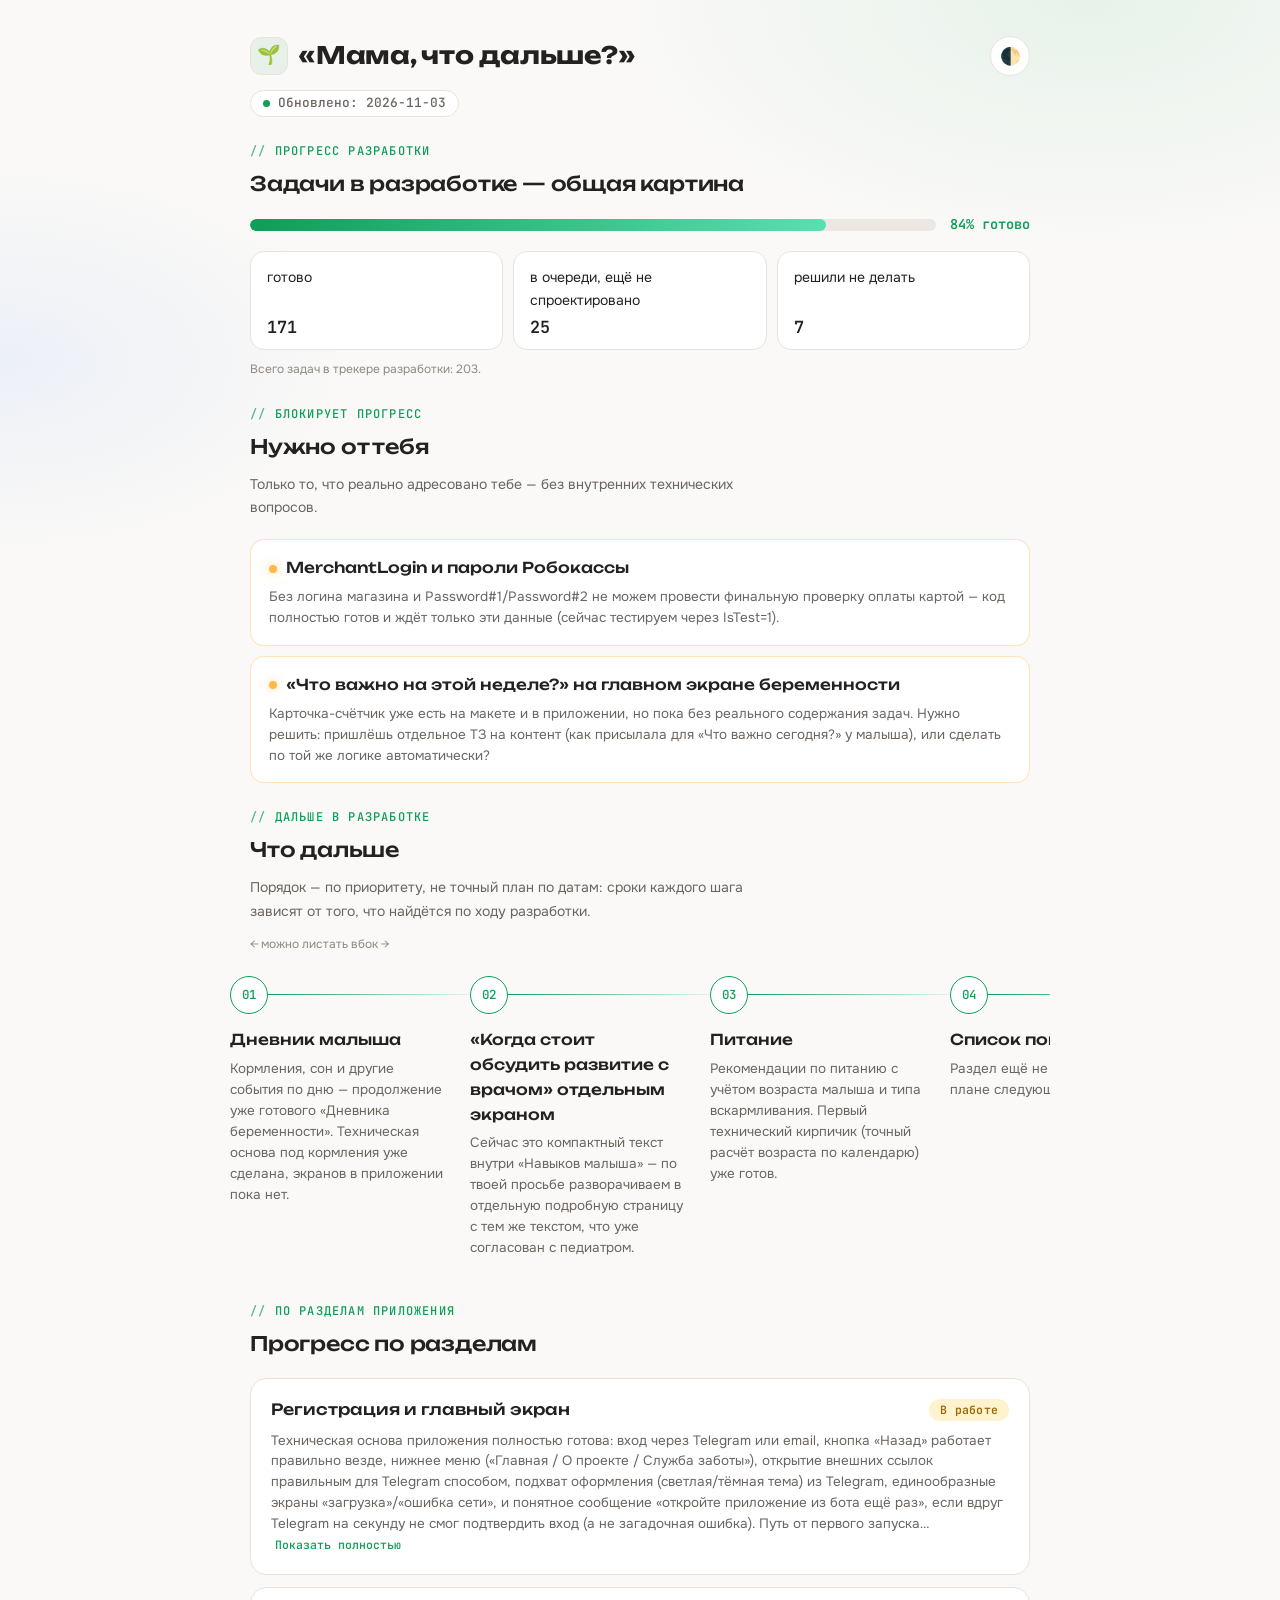
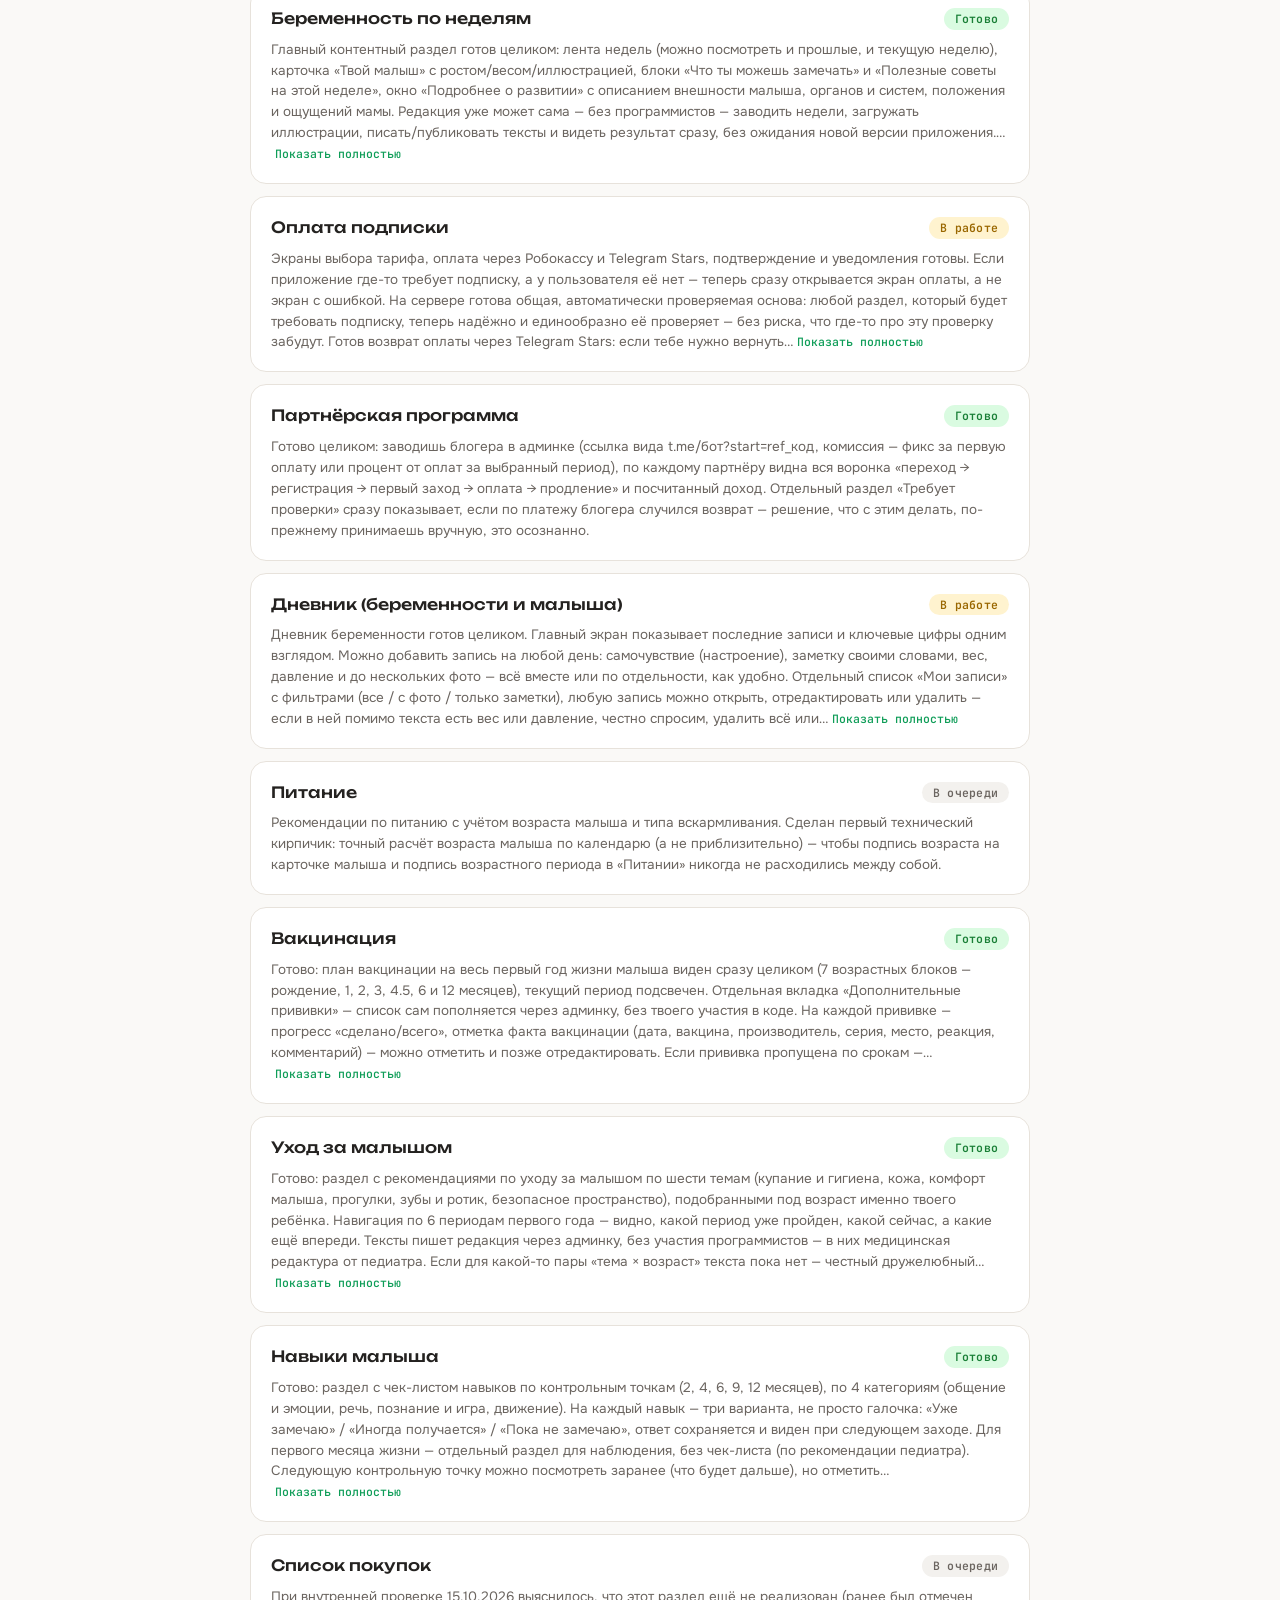
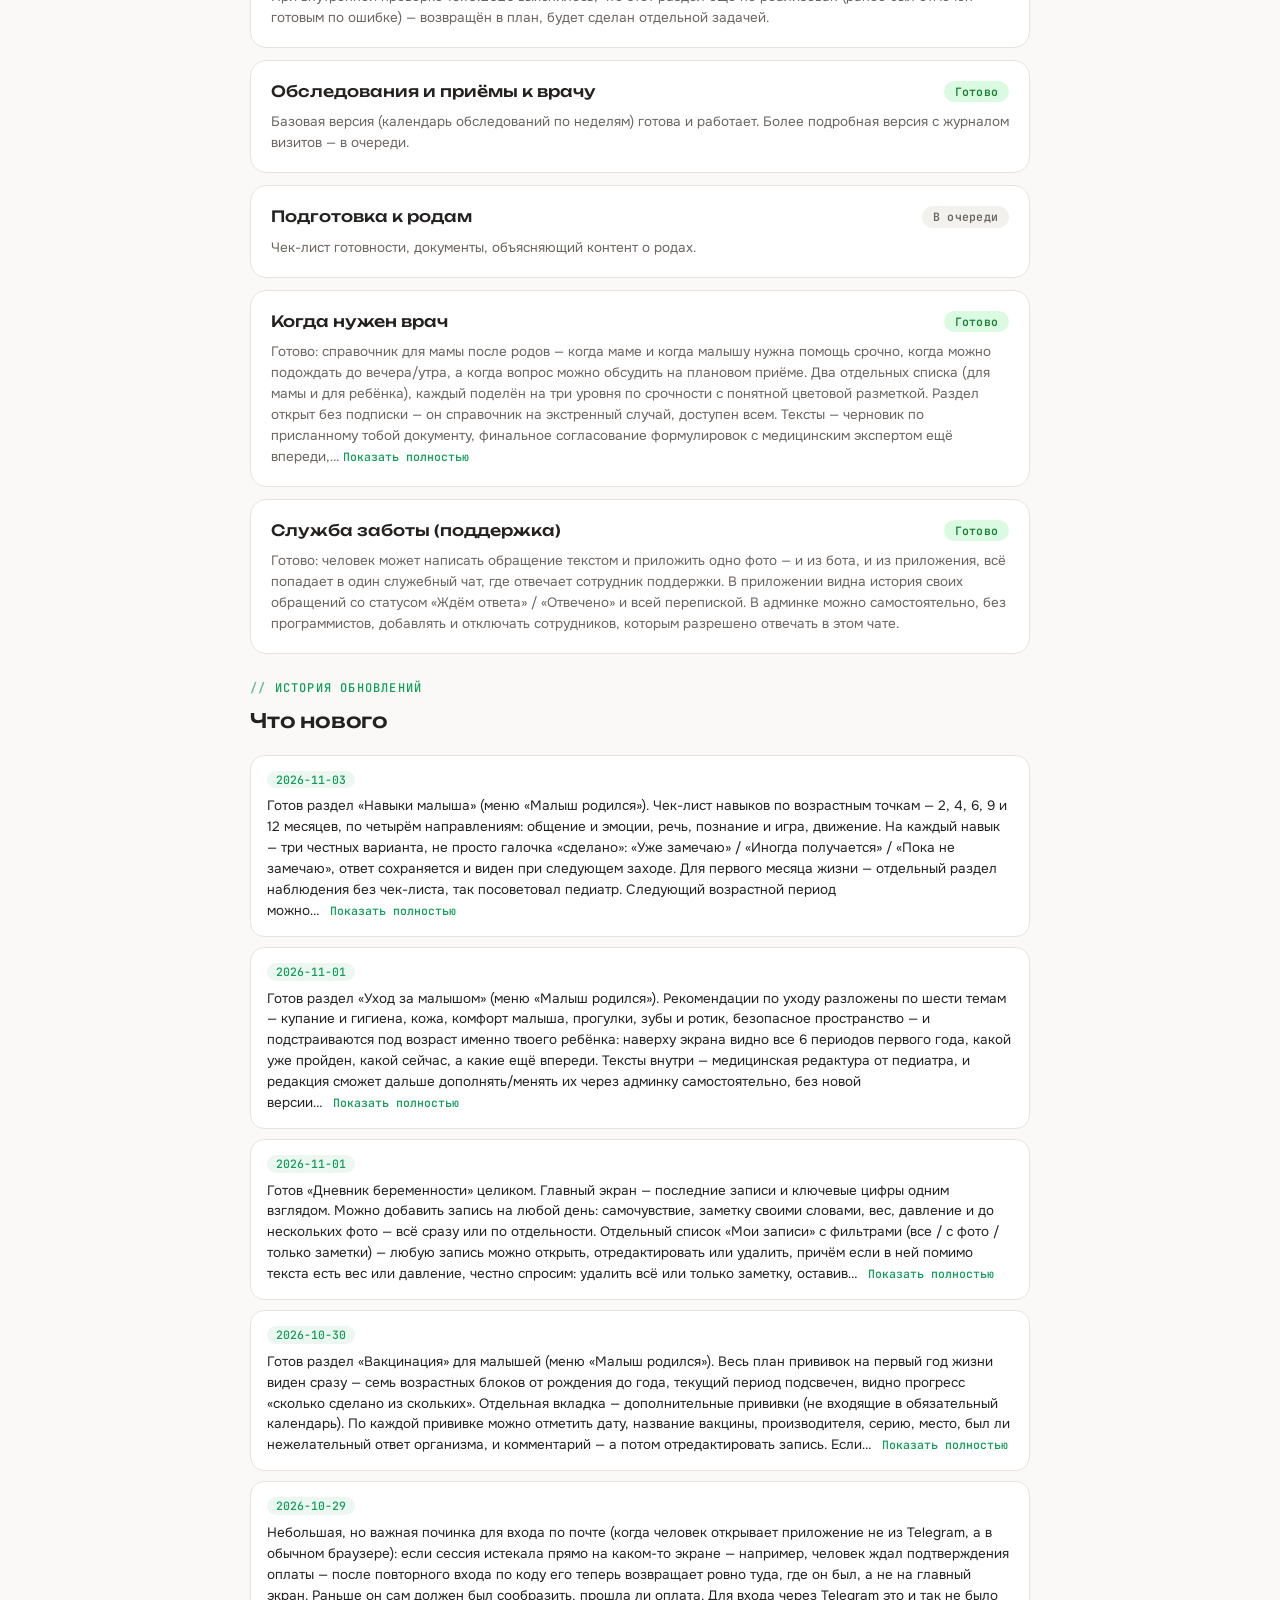
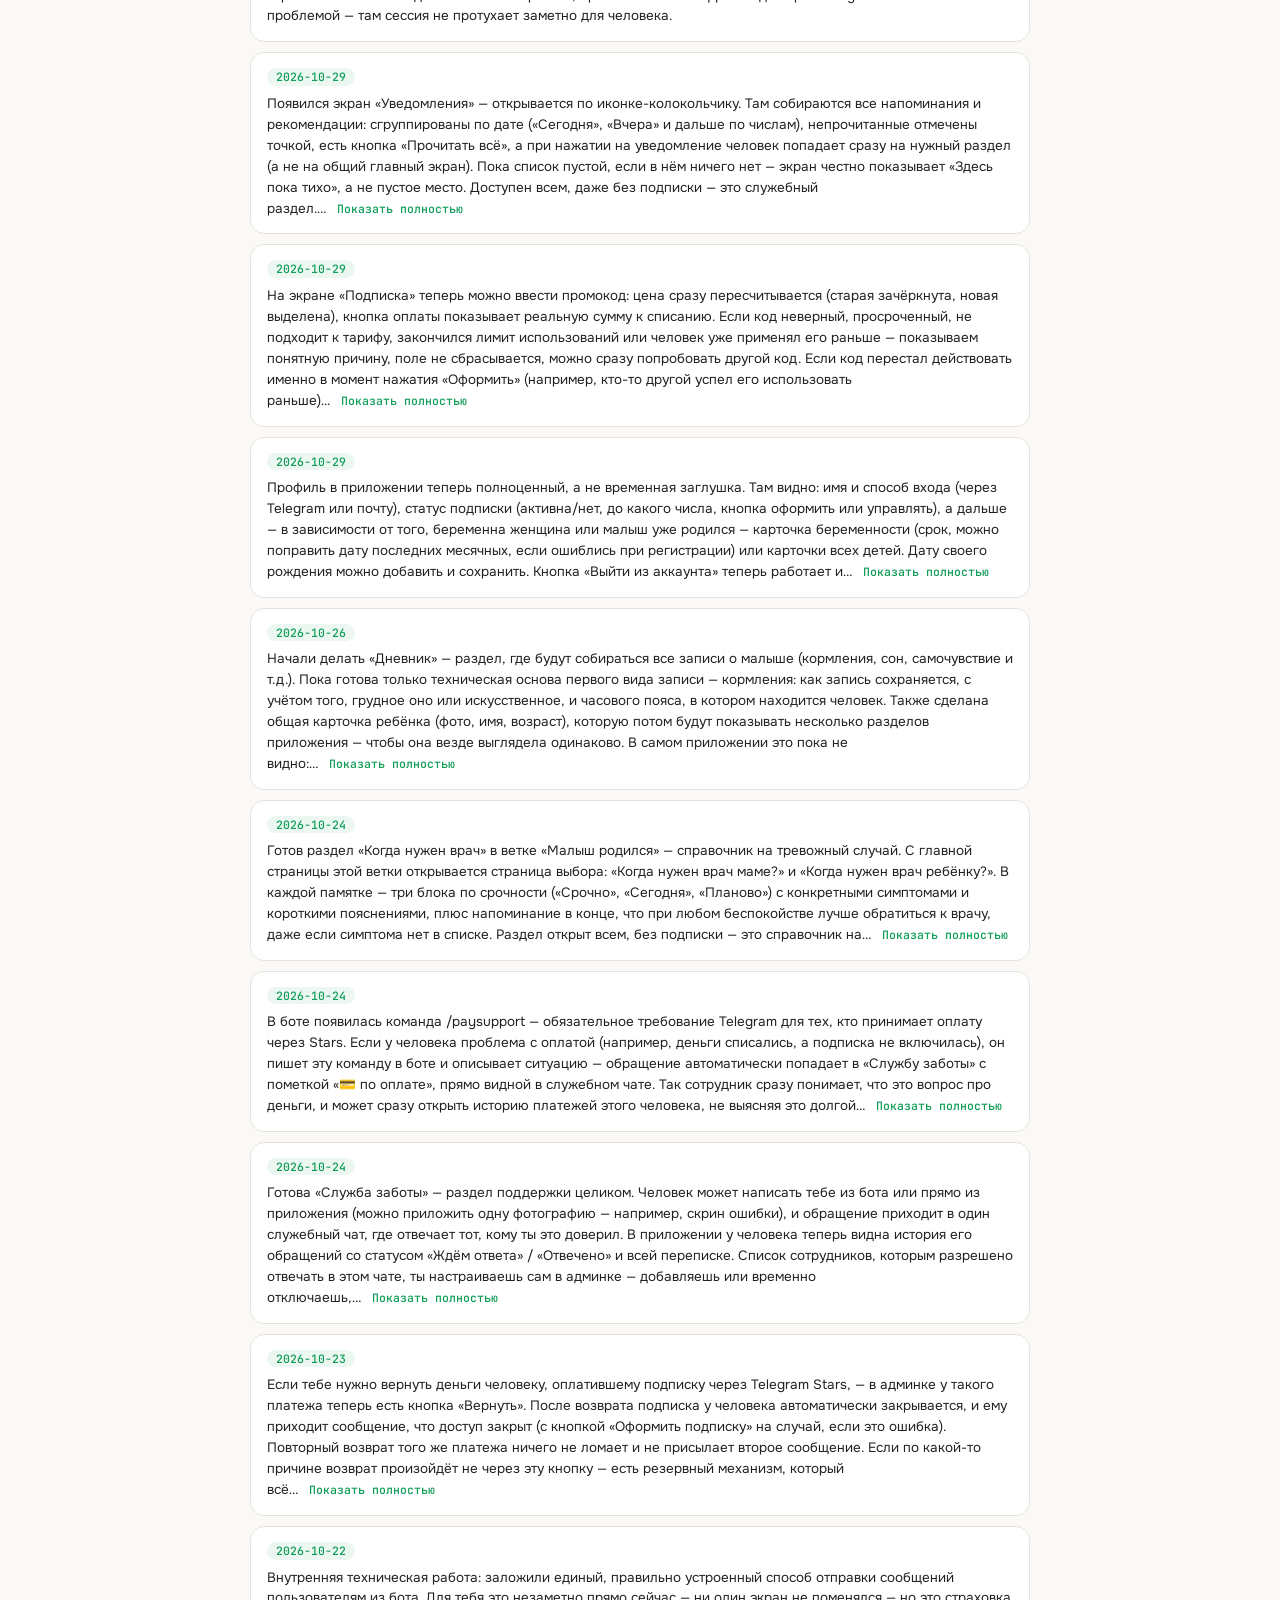
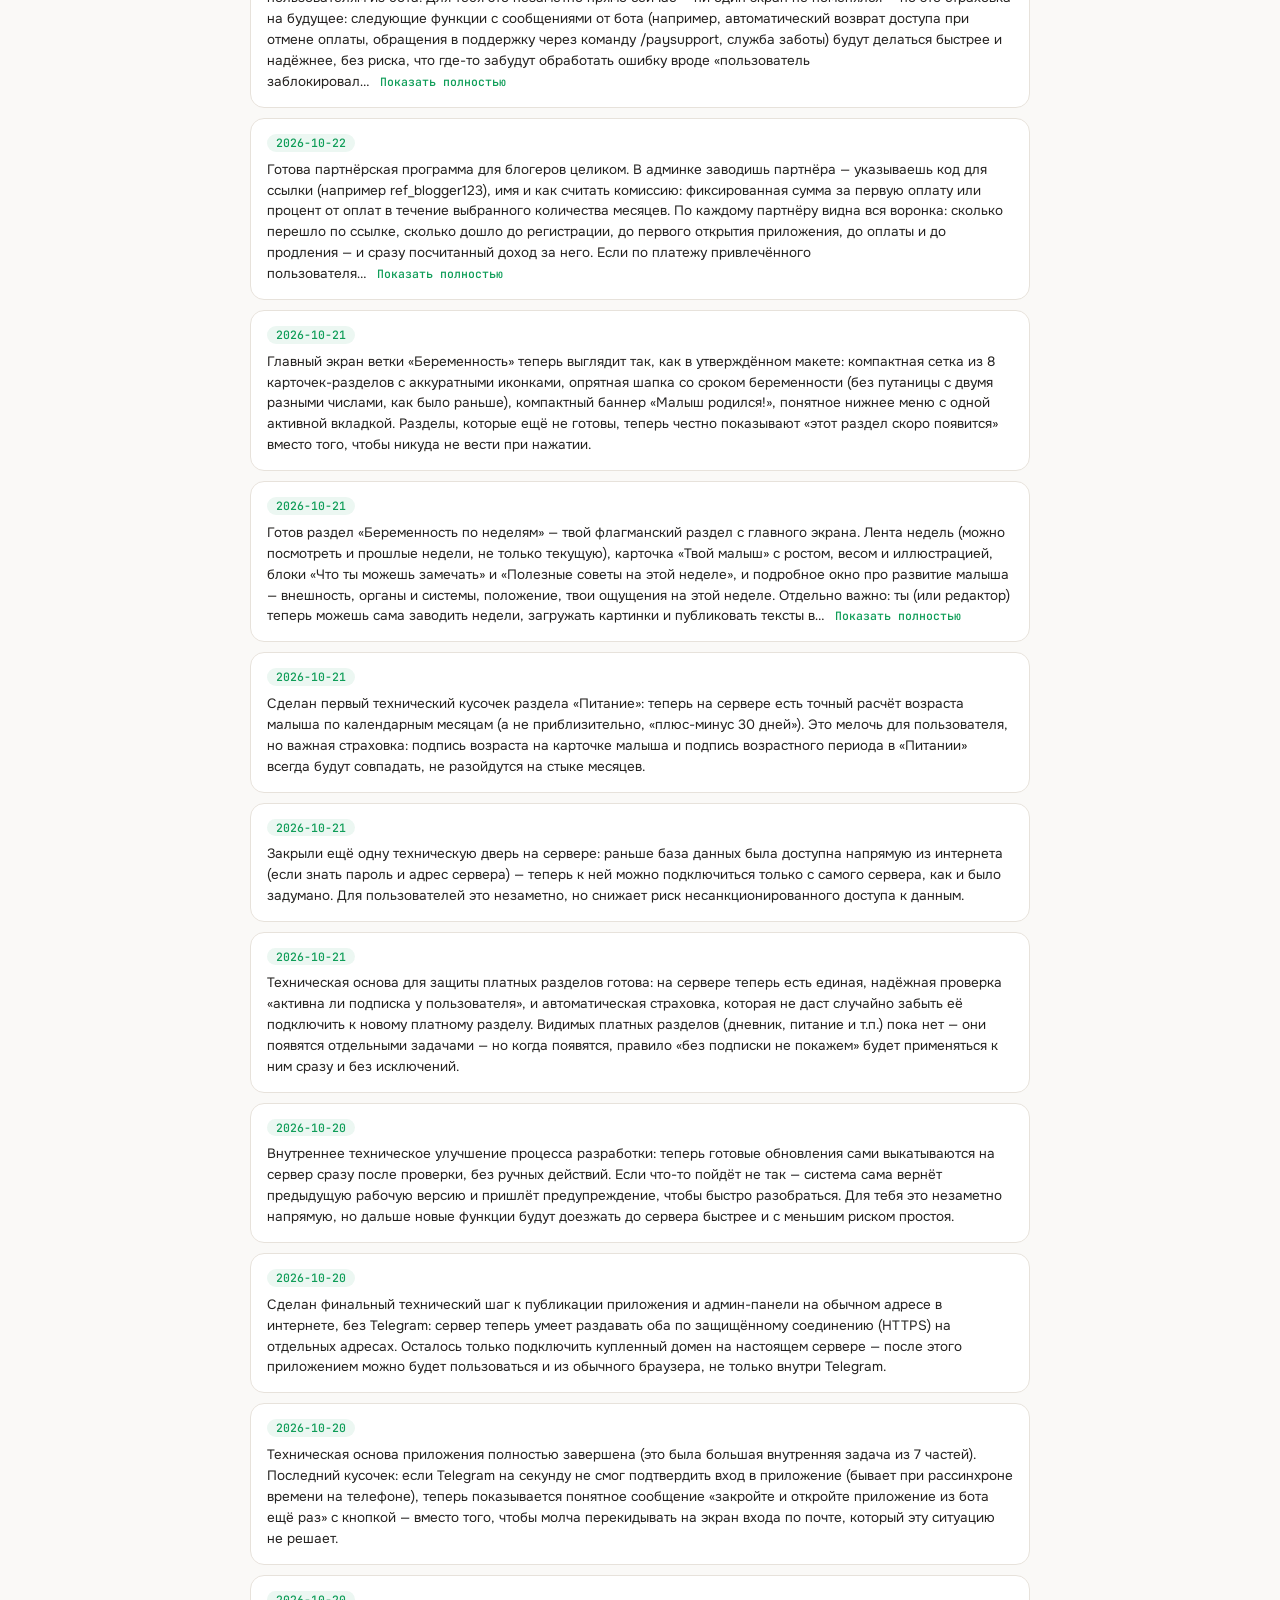
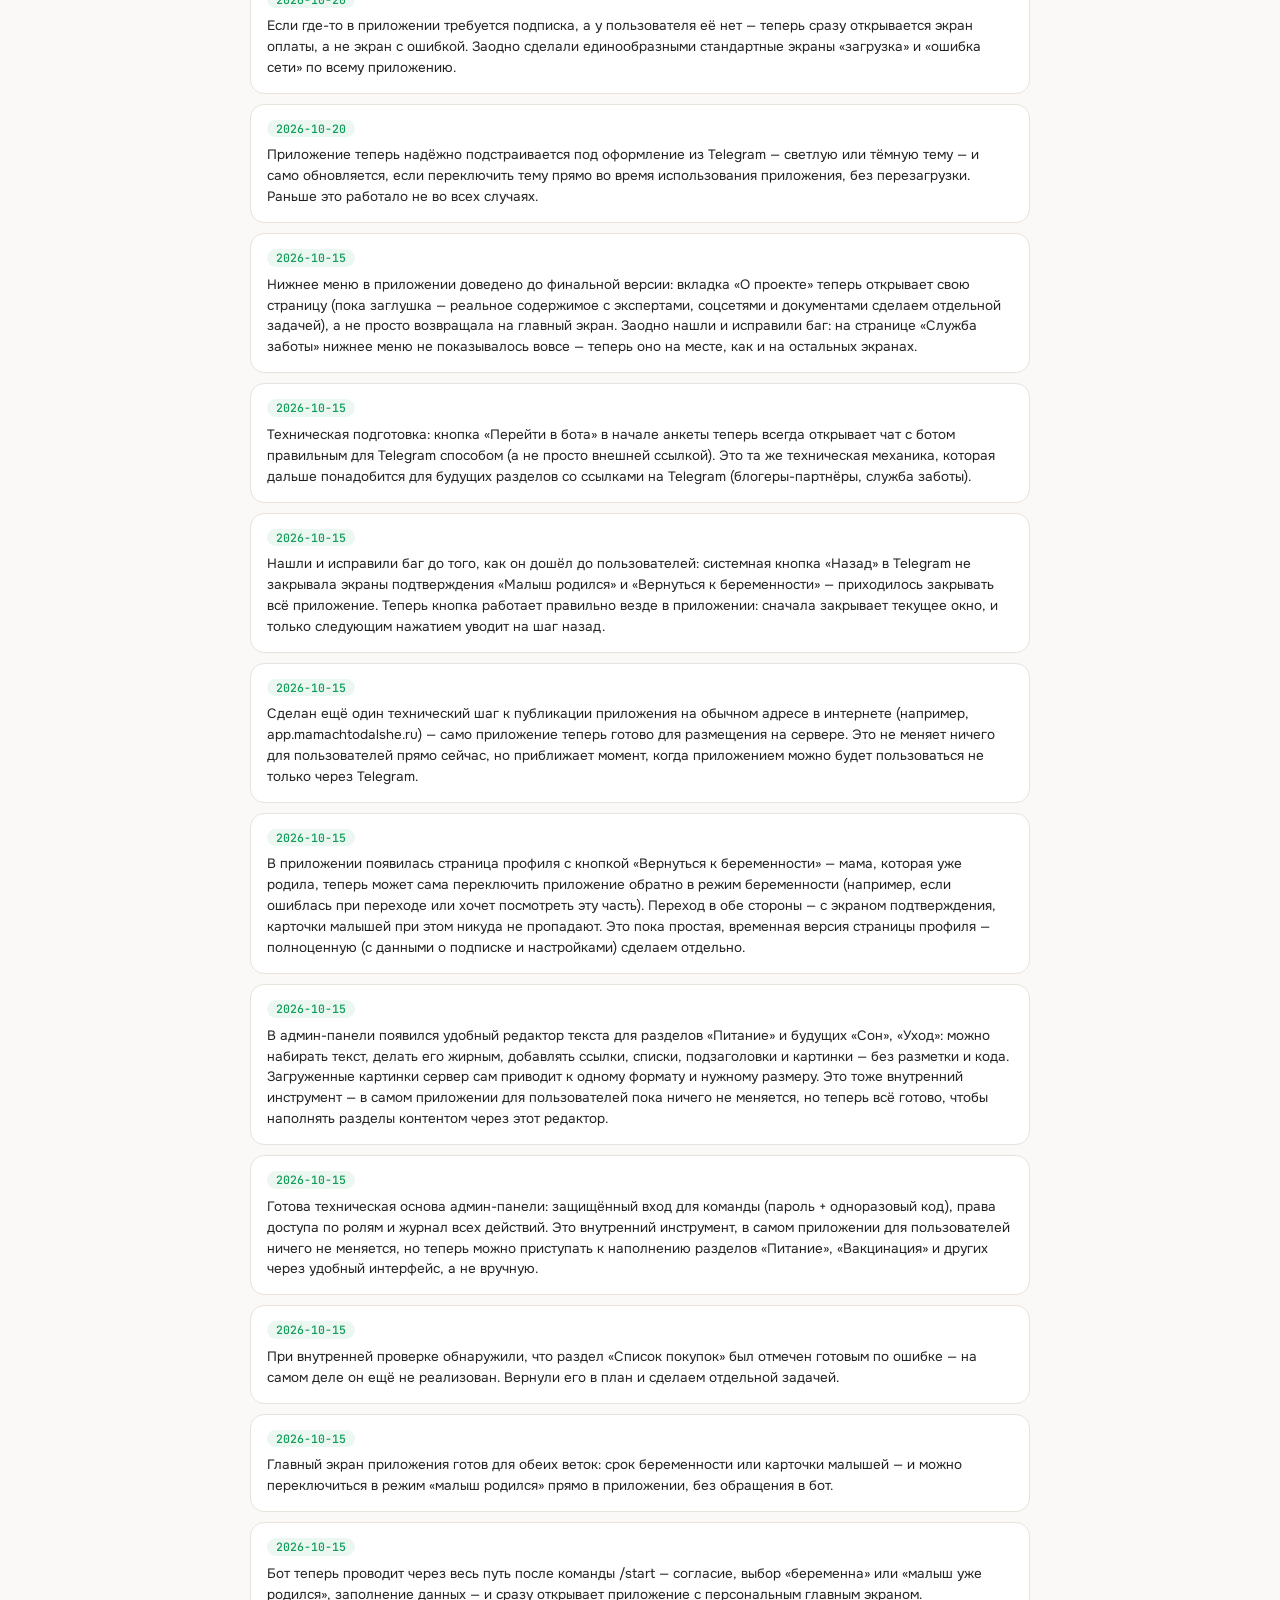
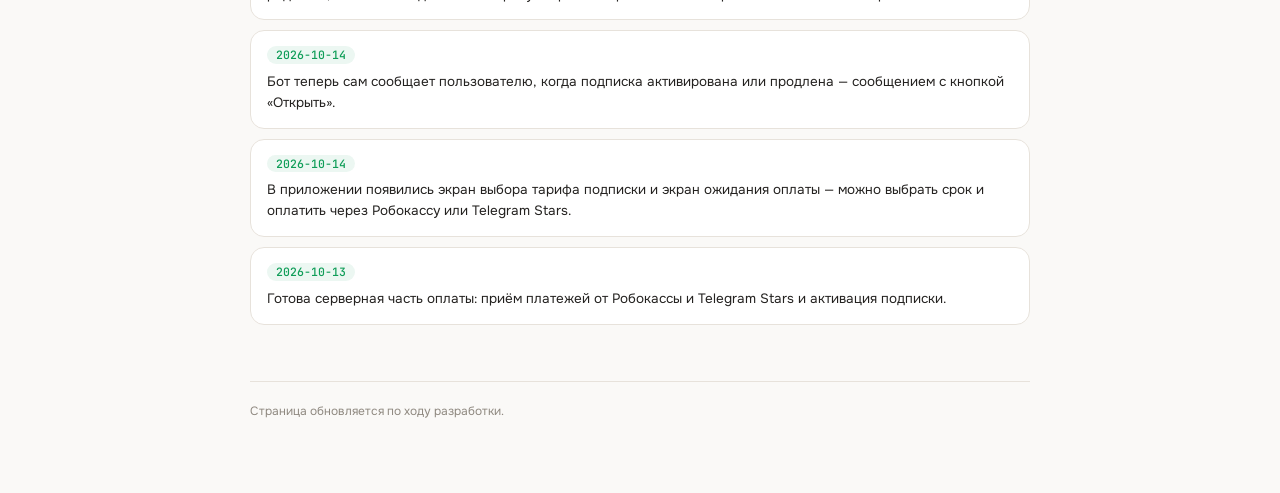
==== commit bcaf198e: "chore(mama-dashboard): новый блок «Нужно от тебя» Co-Authored-By: Claude Sonnet 5 <noreply@anthropic" ====
--- a/mama-dashboard/index.html
+++ b/mama-dashboard/index.html
@@ -119,6 +119,22 @@
 }
 .stats-footnote { font-size: 12px; color: var(--muted-2); margin-top: 10px; }
 
+.need-card {
+  padding: 16px 18px; border-radius: 14px; background: var(--card-bg);
+  border: 1px solid rgba(255,185,70,.4); margin-bottom: 10px;
+  transition: border-color .2s, transform .2s;
+}
+.need-card:hover { border-color: #ffb946; transform: translateY(-1px); }
+.need-title {
+  font-family: var(--font-display); font-weight: 500; font-size: 15px;
+  display: flex; align-items: center; gap: 9px; margin-bottom: 6px;
+}
+.need-title::before {
+  content: ""; width: 8px; height: 8px; border-radius: 50%; background: #ffb946;
+  box-shadow: 0 0 10px rgba(255,185,70,.6); flex-shrink: 0;
+}
+.need-note { font-size: 13.5px; color: var(--muted); line-height: 1.55; }
+
 .block {
   padding: 18px 20px; border-radius: 16px; background: var(--card-bg);
   border: 1px solid var(--line); margin-bottom: 12px;
@@ -236,6 +252,18 @@
     <div class="stat-card"><span class="stat-label">решили не делать</span><span class="stat-count">7</span></div>
   </div>
   <div class="stats-footnote">Всего задач в трекере разработки: 203.</div>
+
+  <div class="eyebrow">Блокирует прогресс</div>
+  <h2 style="margin-top:0;">Нужно от тебя</h2>
+  <p class="section-lead">Только то, что реально адресовано тебе — без внутренних технических вопросов.</p>
+  <div class="need-card">
+    <div class="need-title">MerchantLogin и пароли Робокассы</div>
+    <div class="need-note">Без логина магазина и Password#1/Password#2 не можем провести финальную проверку оплаты картой — код полностью готов и ждёт только эти данные (сейчас тестируем через IsTest=1).</div>
+  </div>
+  <div class="need-card">
+    <div class="need-title">«Что важно на этой неделе?» на главном экране беременности</div>
+    <div class="need-note">Карточка-счётчик уже есть на макете и в приложении, но пока без реального содержания задач. Нужно решить: пришлёшь отдельное ТЗ на контент (как присылала для «Что важно сегодня?» у малыша), или сделать по той же логике автоматически?</div>
+  </div>
 
   <div class="eyebrow">Дальше в разработке</div>
   <h2 style="margin-top:0;">Что дальше</h2>
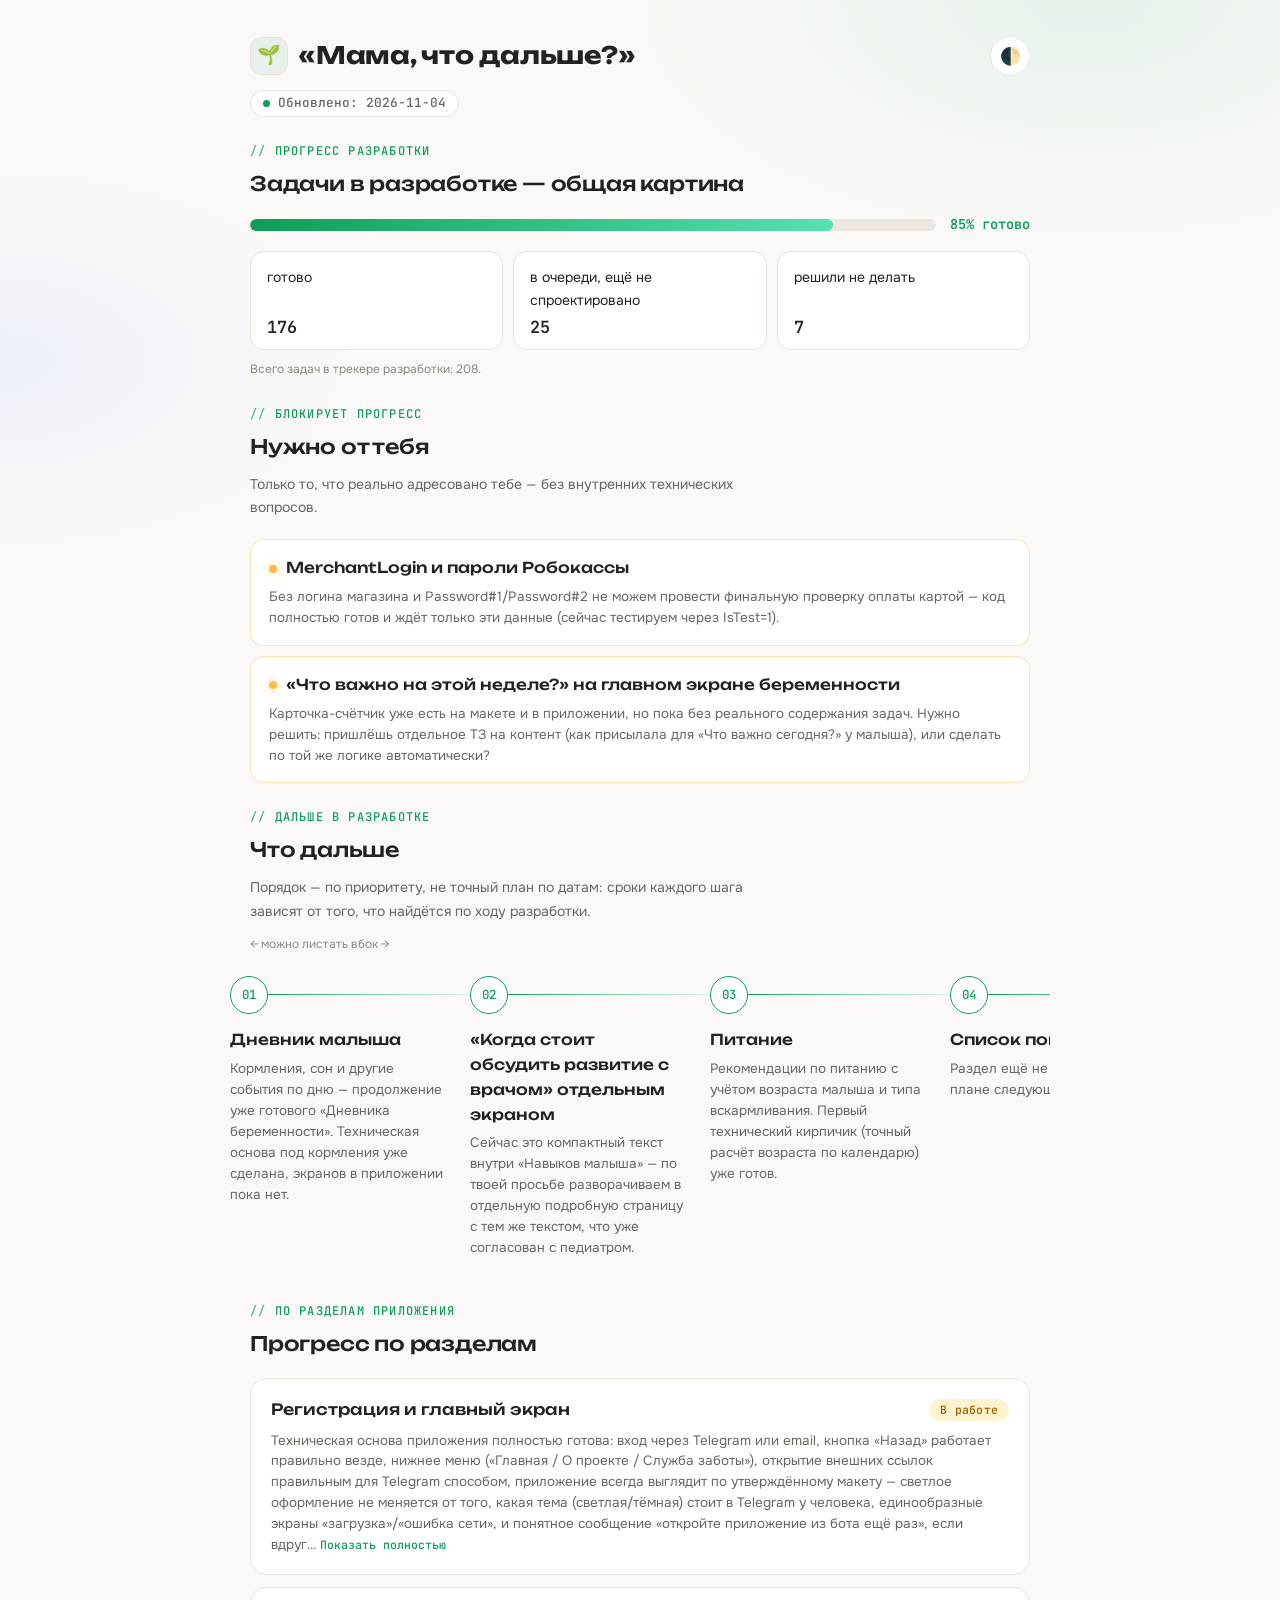
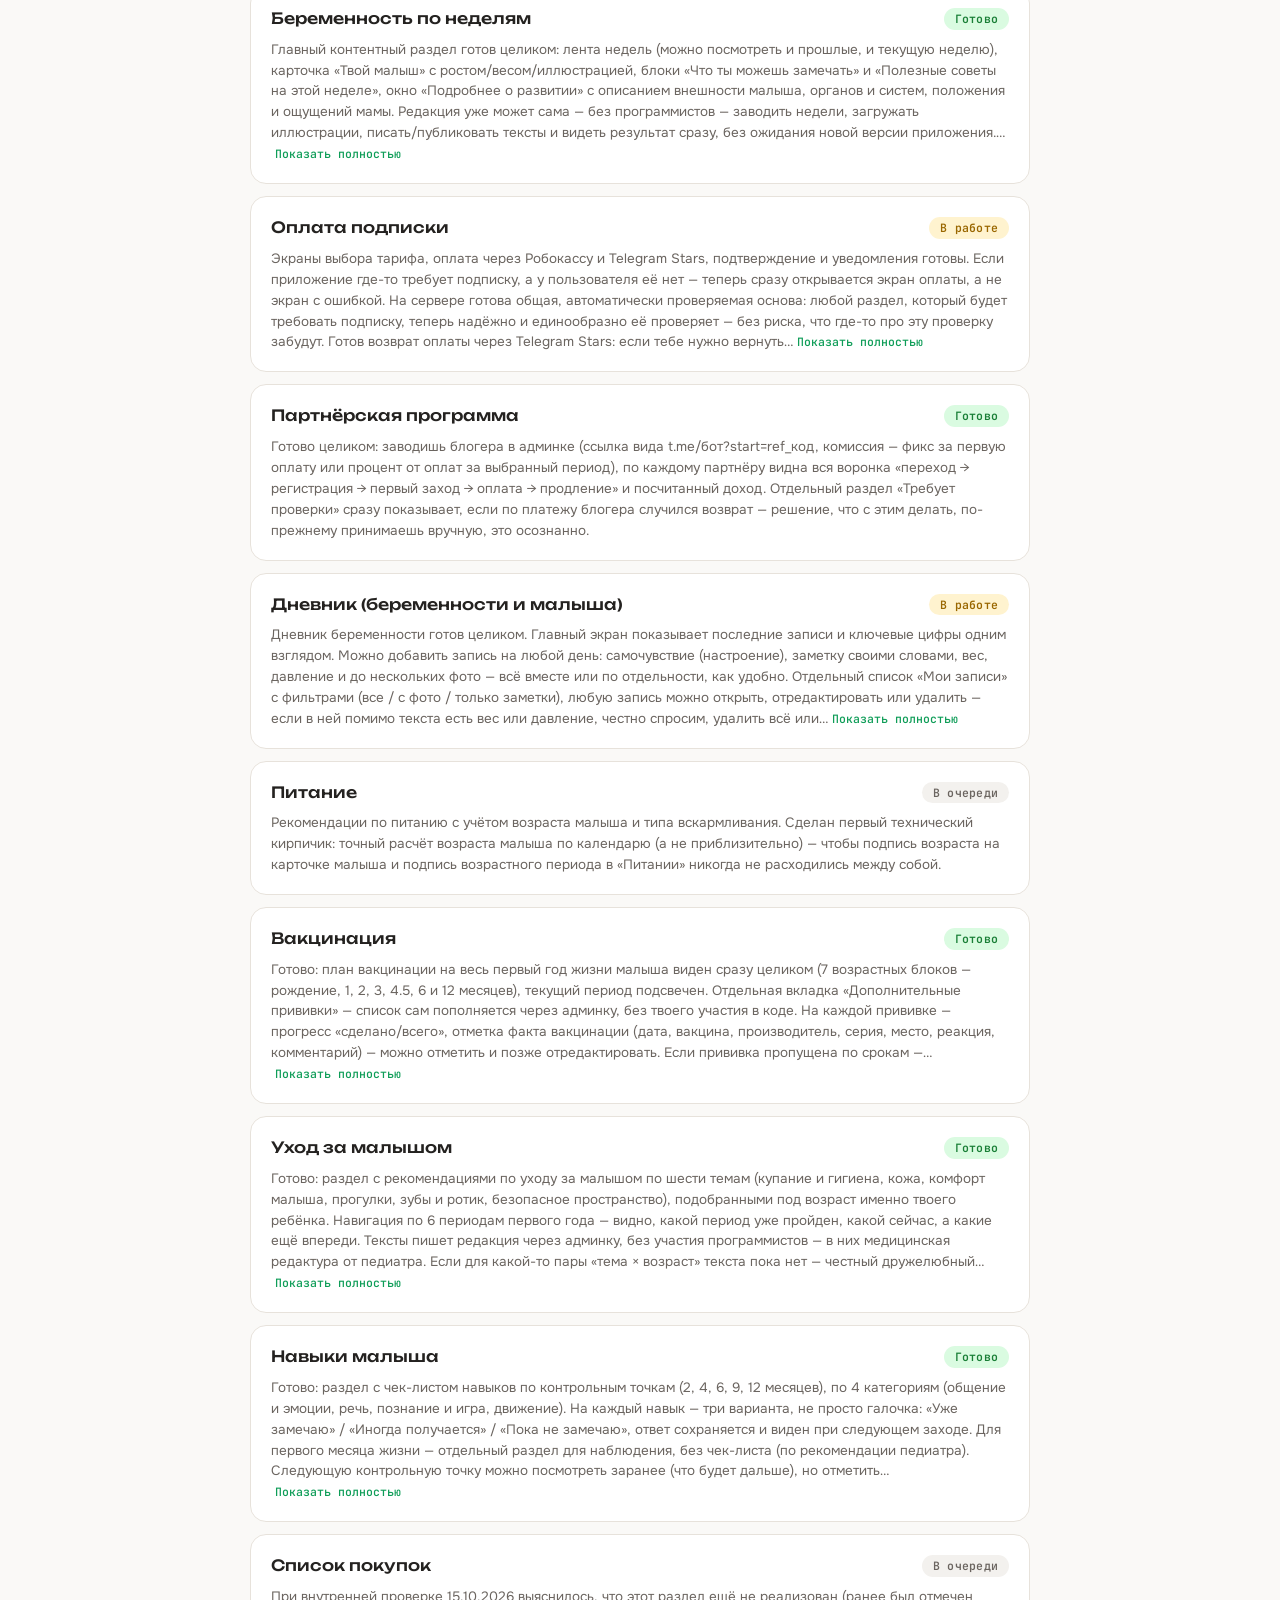
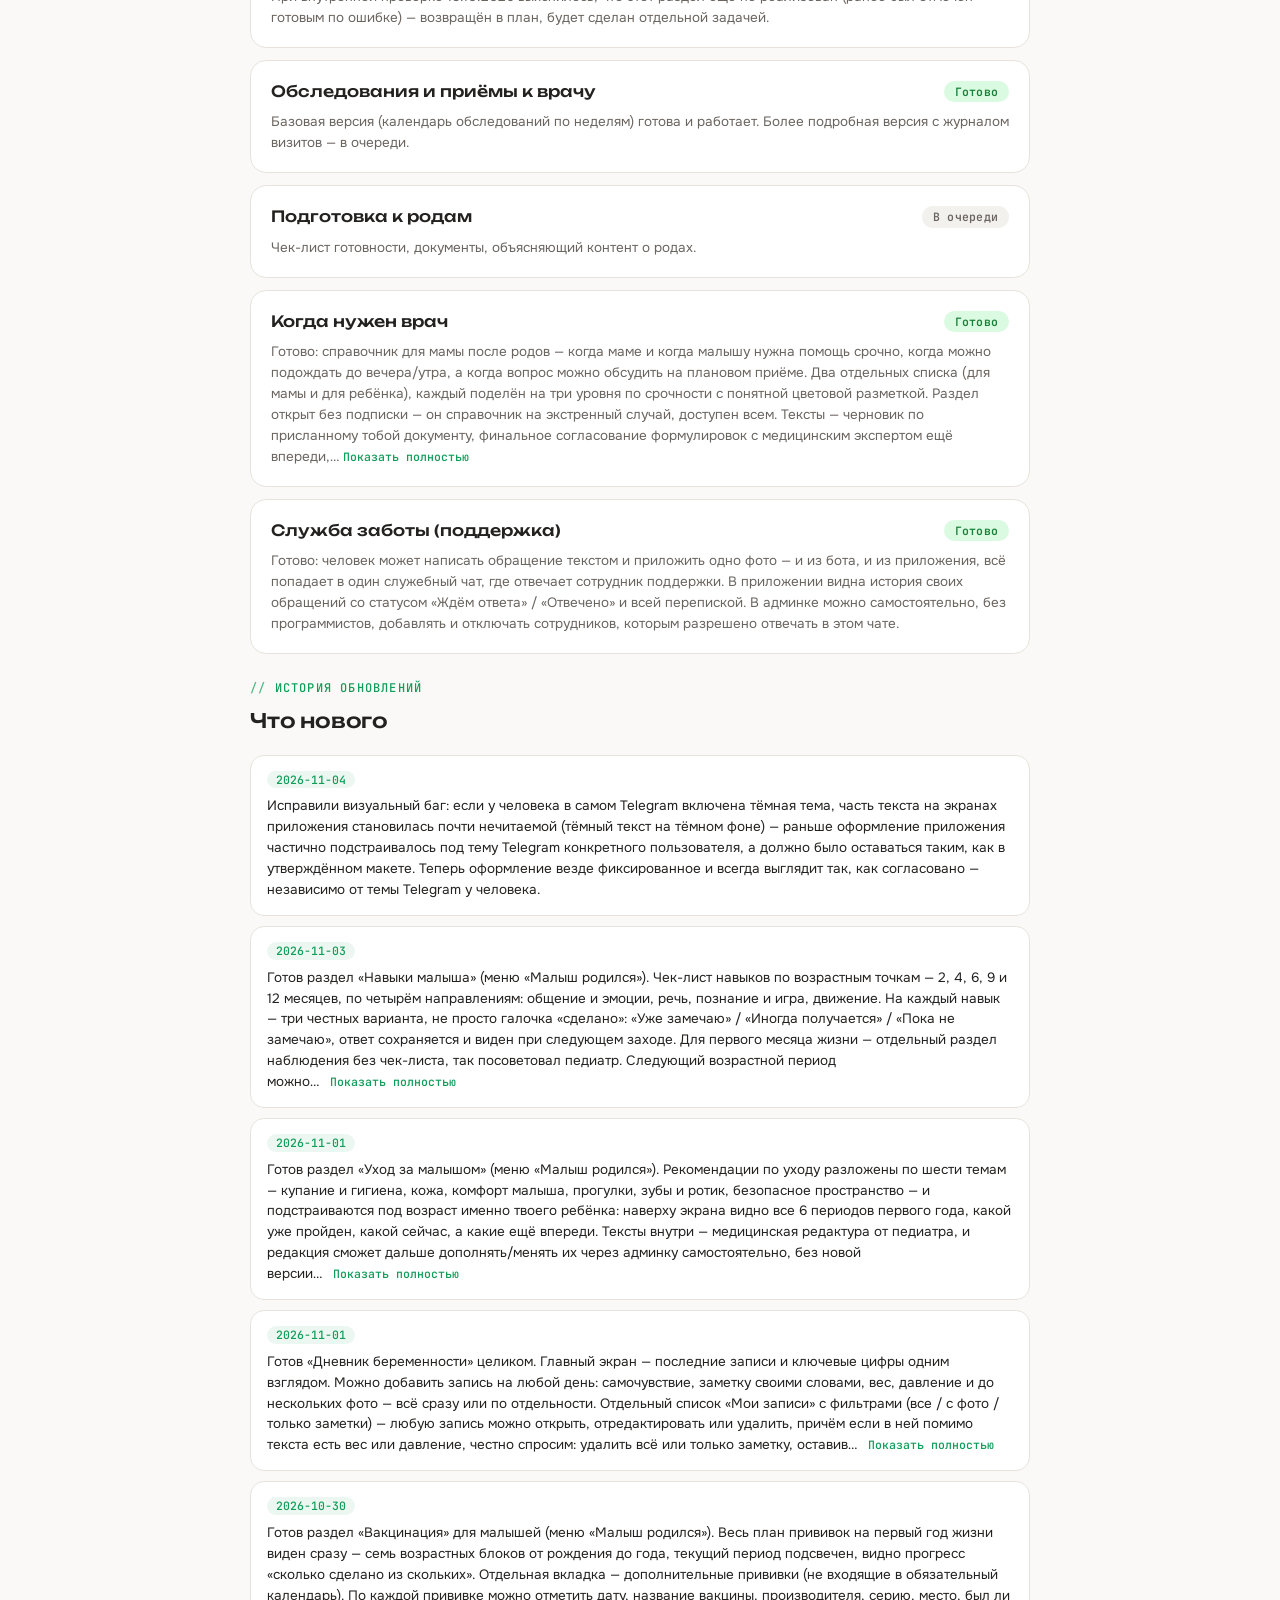
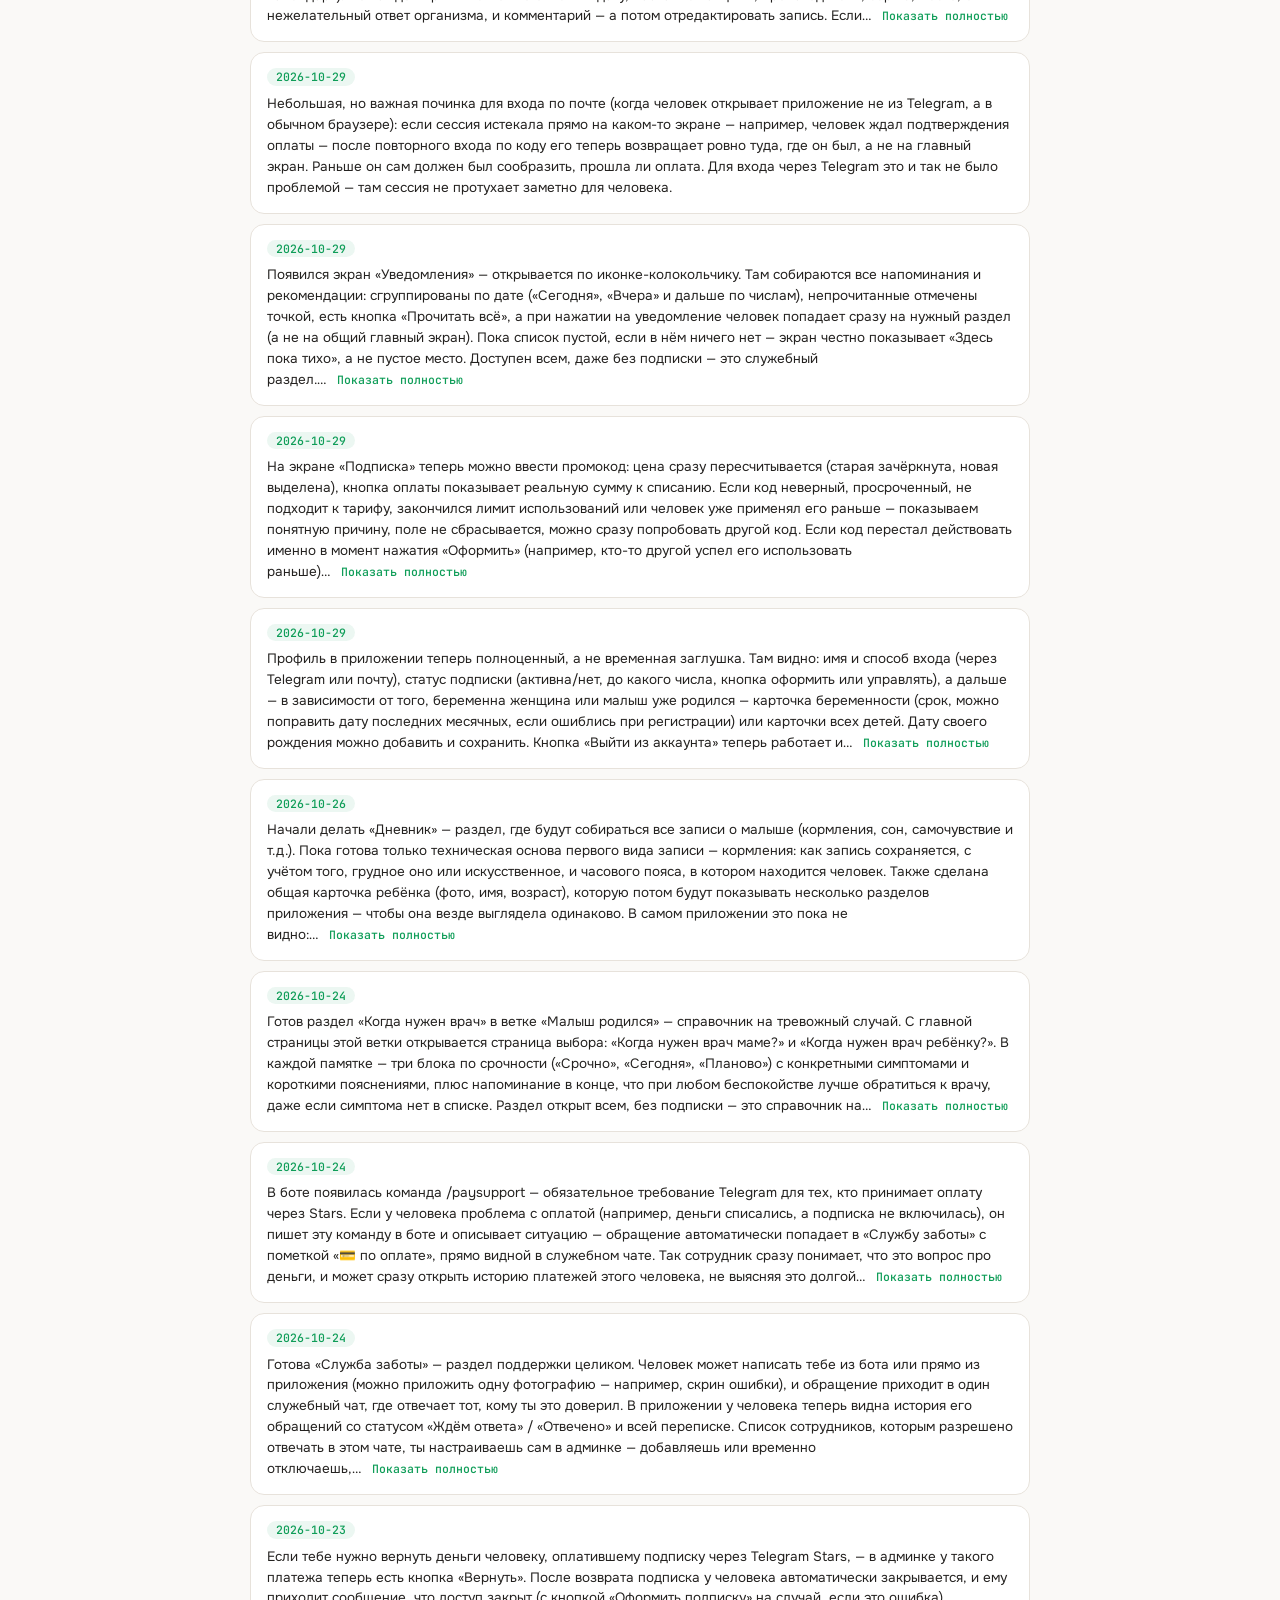
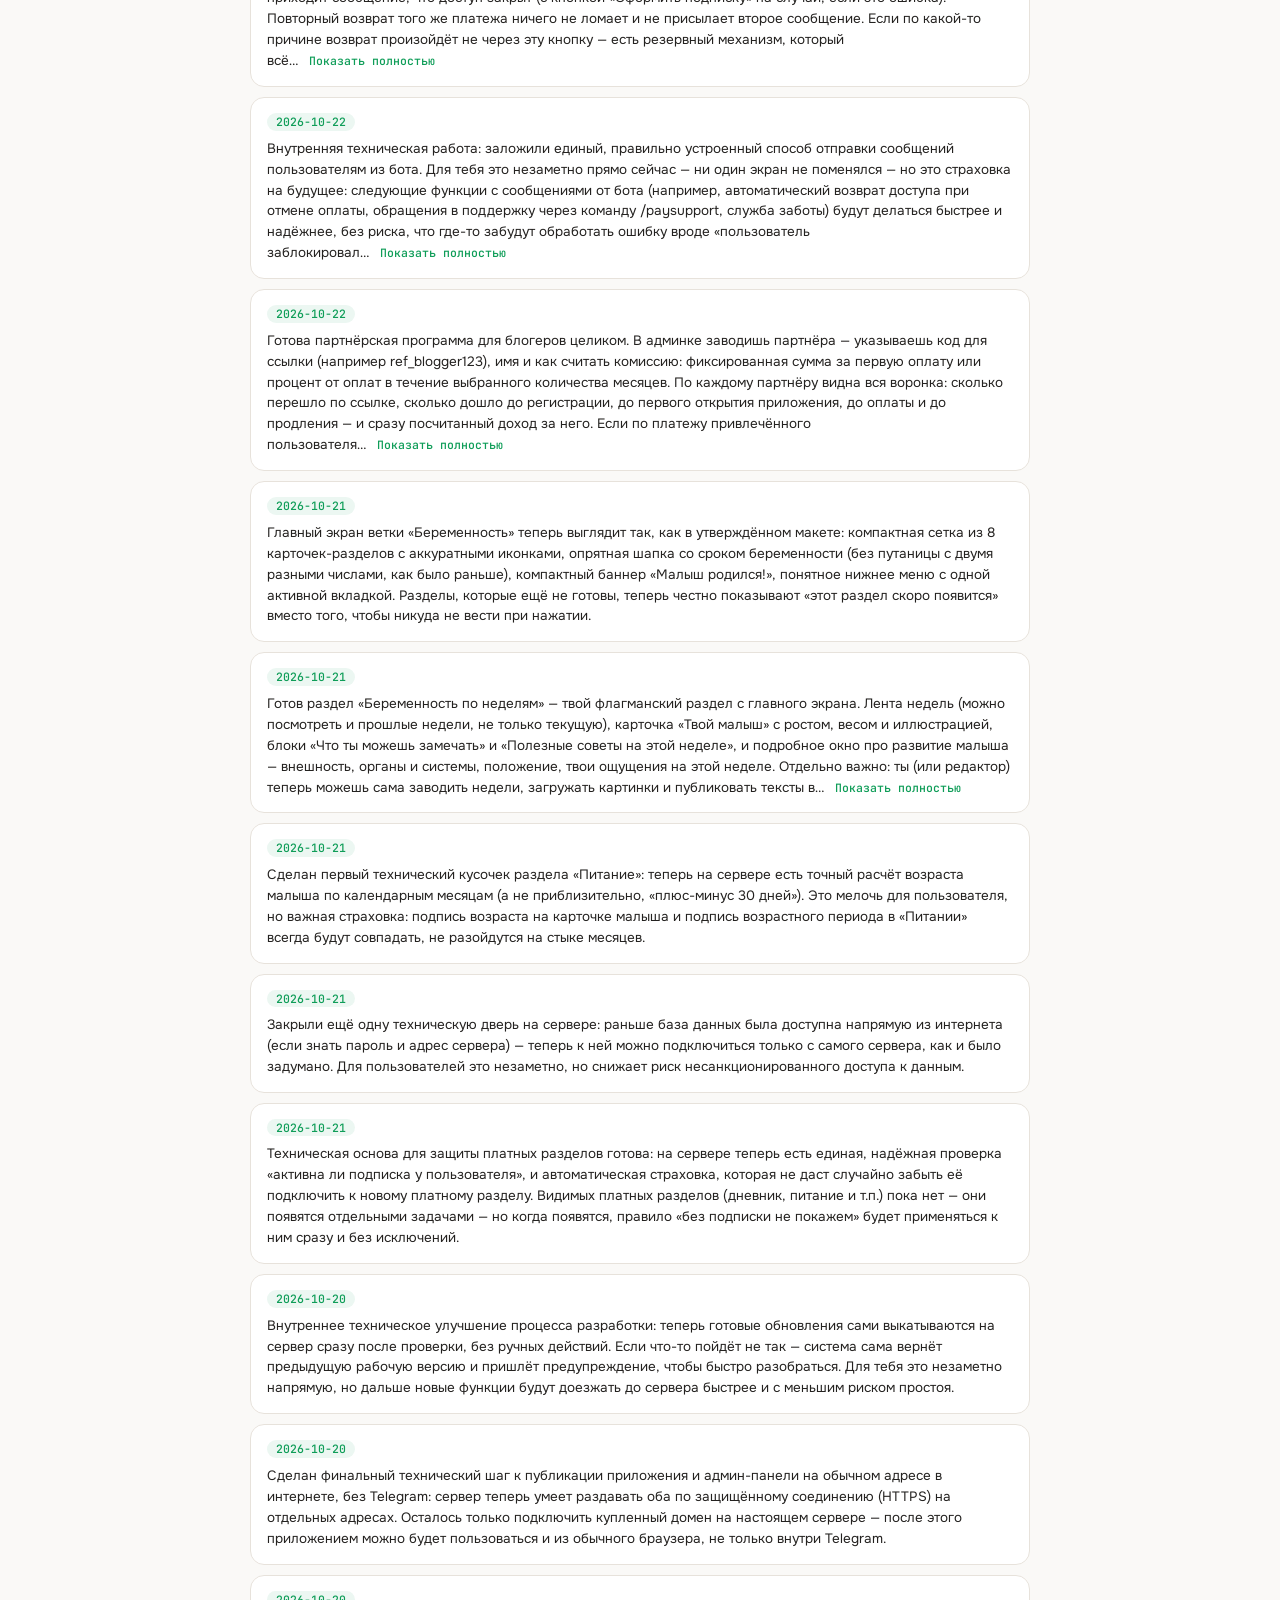
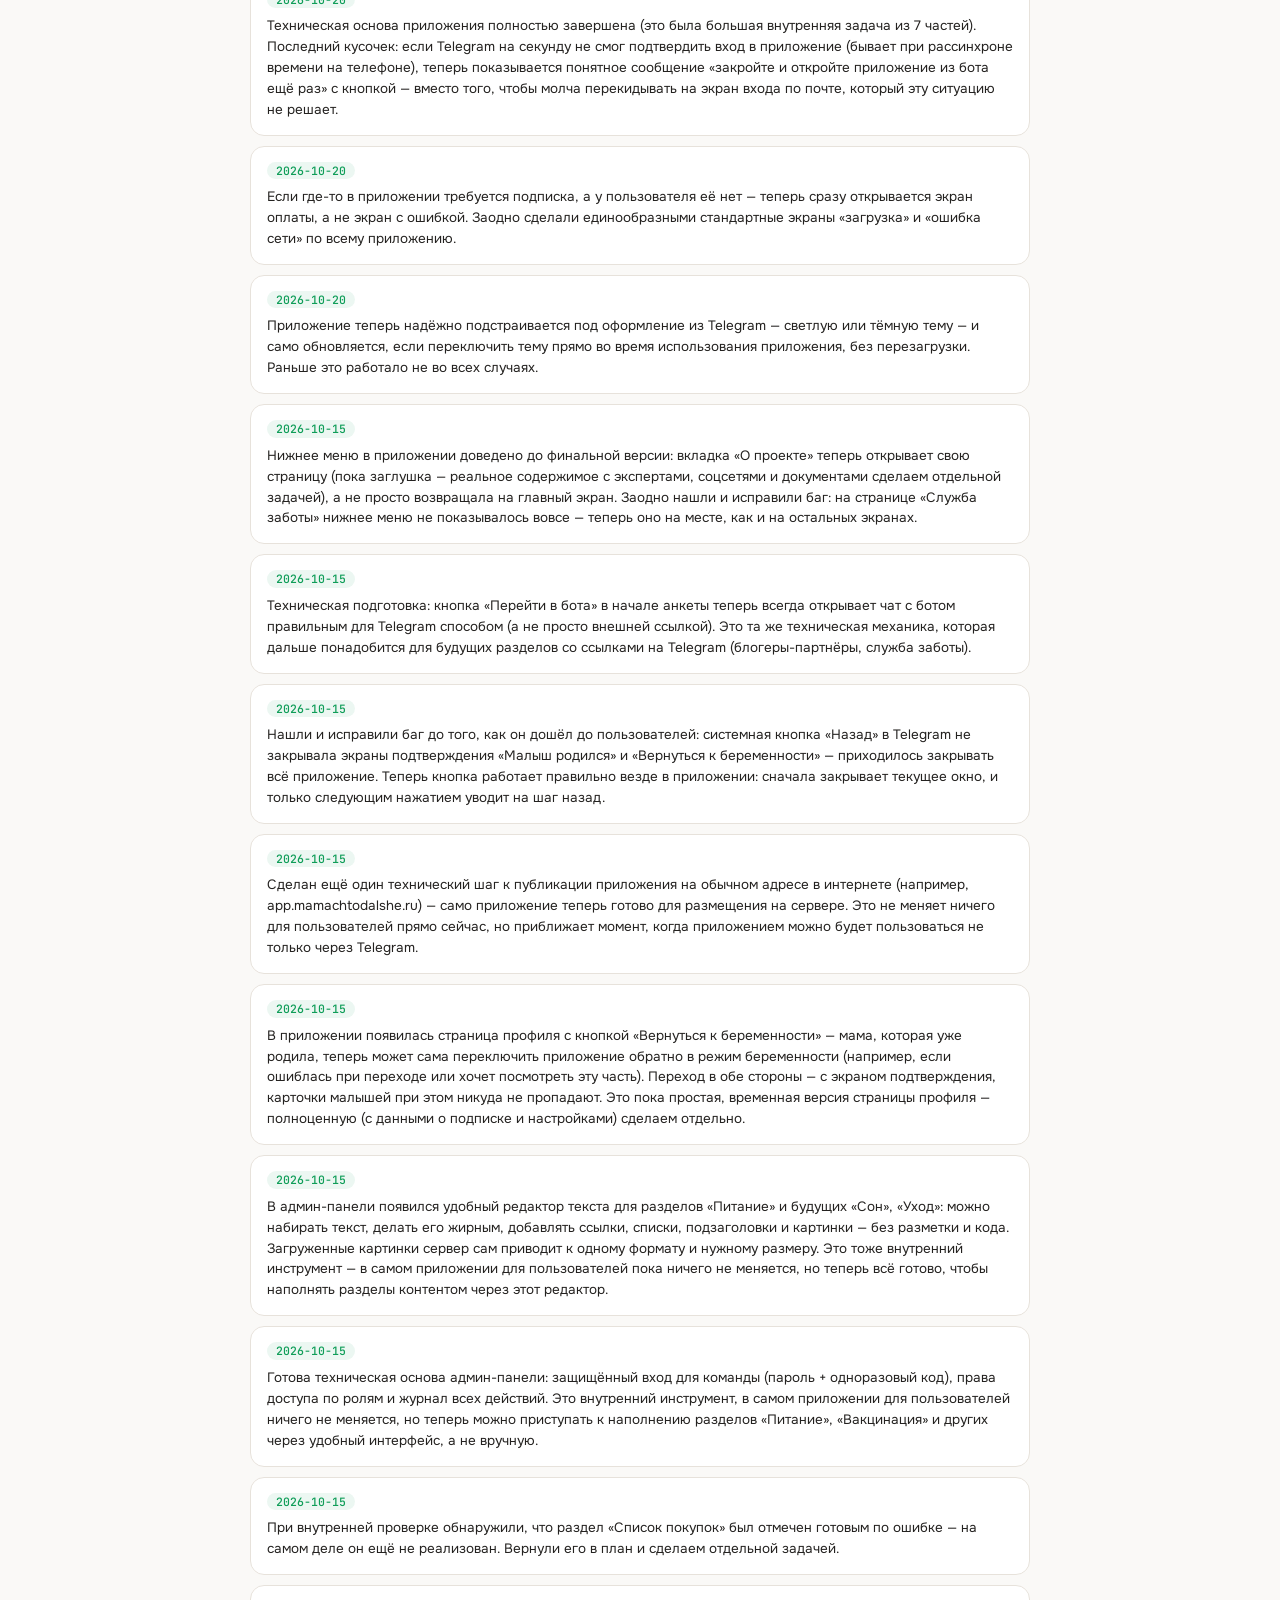
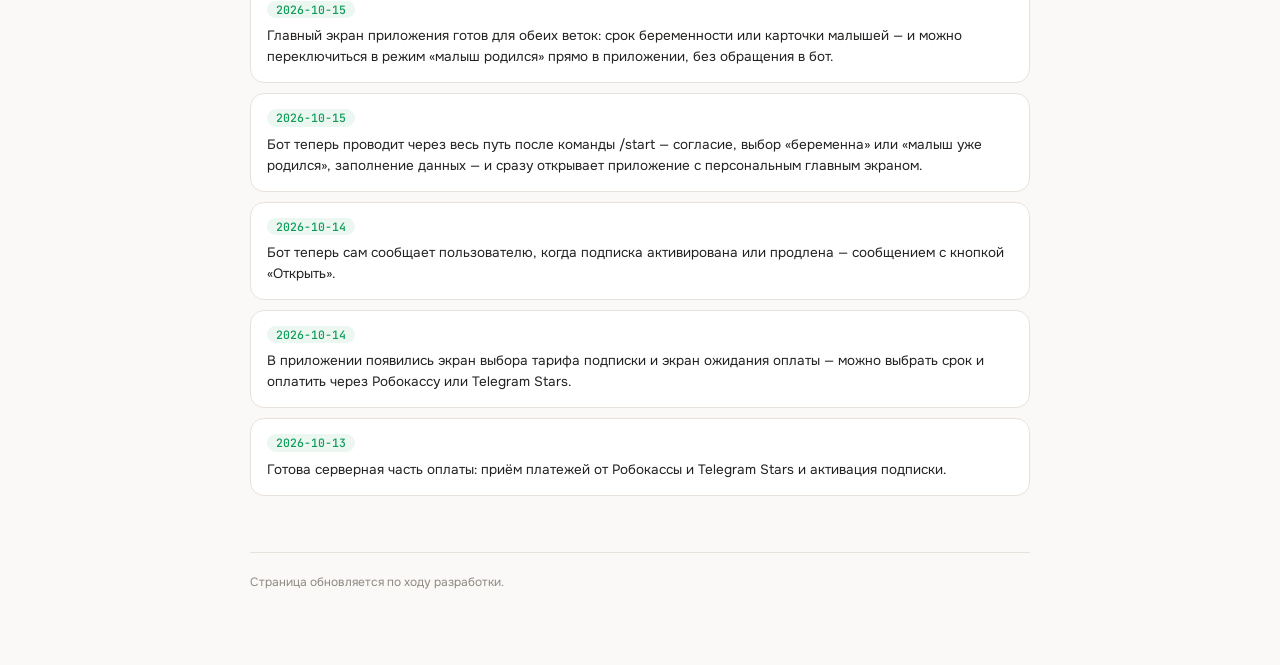
==== commit 4803c2c7: "chore: обновить дашборд «Мама, что дальше?» — фикс визуала под тему Telegram Co-Authored-By: Claude " ====
--- a/mama-dashboard/index.html
+++ b/mama-dashboard/index.html
@@ -238,20 +238,20 @@
     </div>
     <button class="theme-toggle" id="theme-toggle" type="button" aria-label="Переключить тему" title="Переключить светлую/тёмную тему">🌓</button>
   </div>
-  <div class="updated-pill"><i aria-hidden="true"></i>Обновлено: 2026-11-03</div>
+  <div class="updated-pill"><i aria-hidden="true"></i>Обновлено: 2026-11-04</div>
 
   <div class="eyebrow">Прогресс разработки</div>
   <h2 style="margin-top:0;">Задачи в разработке — общая картина</h2>
   <div class="progress-row">
-    <div class="progress-track"><div class="progress-fill" style="width:84%;"></div></div>
-    <div class="progress-label">84% готово</div>
+    <div class="progress-track"><div class="progress-fill" style="width:85%;"></div></div>
+    <div class="progress-label">85% готово</div>
   </div>
   <div class="stat-grid">
-    <div class="stat-card"><span class="stat-label">готово</span><span class="stat-count">171</span></div>
+    <div class="stat-card"><span class="stat-label">готово</span><span class="stat-count">176</span></div>
     <div class="stat-card"><span class="stat-label">в очереди, ещё не спроектировано</span><span class="stat-count">25</span></div>
     <div class="stat-card"><span class="stat-label">решили не делать</span><span class="stat-count">7</span></div>
   </div>
-  <div class="stats-footnote">Всего задач в трекере разработки: 203.</div>
+  <div class="stats-footnote">Всего задач в трекере разработки: 208.</div>
 
   <div class="eyebrow">Блокирует прогресс</div>
   <h2 style="margin-top:0;">Нужно от тебя</h2>
@@ -315,8 +315,8 @@
       <div class="badge" style="color:var(--badge-progress-fg); background:var(--badge-progress-bg);">В работе</div>
     </div>
     <details class="block-more">
-      <summary class="block-note">Техническая основа приложения полностью готова: вход через Telegram или email, кнопка «Назад» работает правильно везде, нижнее меню («Главная / О проекте / Служба заботы»), открытие внешних ссылок правильным для Telegram способом, подхват оформления (светлая/тёмная тема) из Telegram, единообразные экраны «загрузка»/«ошибка сети», и понятное сообщение «откройте приложение из бота ещё раз», если вдруг Telegram на секунду не смог подтвердить вход (а не загадочная ошибка). Путь от первого запуска…</summary>
-      <div class="block-note block-more-rest">бота до персонального главного экрана работает целиком в обе стороны — можно переключиться в режим «малыш родился» и обратно прямо в приложении, с экраном подтверждения. Главный экран ветки «Беременность» теперь выглядит по утверждённому макету: компактная сетка из 8 разделов, аккуратная шапка со сроком беременности, баннер «Малыш родился!», понятное нижнее меню. Разделы, которые ещё не сделаны, честно показывают «скоро появится» вместо того, чтобы никуда не вести. Профиль теперь полноценный: карточка пользователя (имя и способ входа — Telegram или почта), статус подписки с датой окончания и кнопкой «Оформить»/«Управлять», карточка беременности или карточки детей — в зависимости от того, в каком режиме сейчас человек, можно изменить дату рождения мамы и данные беременности прямо здесь, выход из аккаунта с понятным подтверждающим окном. Техническая готовность к публикации на отдельном домене (и для приложения, и для админки) сделана — осталось подключить настоящий адрес на сервере. Появился экран «Уведомления» по иконке-колокольчику: список напоминаний и рекомендаций, сгруппированный по дате («Сегодня», «Вчера» и так далее), кнопка «Прочитать всё», переход с уведомления сразу на нужный раздел. Экран открыт всем, даже без подписки. Важно: сам список сейчас будет пустым — мы сделали «витрину», а вот что в неё раскладывать (напоминания про обследования, новые недели беременности, этапы развития малыша и так далее) — это уже следующие отдельные задачи, по каждому виду напоминаний своя. Для входа по почте (без Telegram, через браузер) починили мелкий, но неприятный момент: если сессия вдруг «протухла» прямо на каком-то экране (например, человек ждал подтверждения оплаты) — после повторного входа по коду теперь возвращает ровно туда, где он был, а не на главный экран, где нужно было бы заново разбираться, прошла ли оплата. В очереди: реальное содержимое страницы «О проекте», разделы «Мои дети» и «Настройки».</div>
+      <summary class="block-note">Техническая основа приложения полностью готова: вход через Telegram или email, кнопка «Назад» работает правильно везде, нижнее меню («Главная / О проекте / Служба заботы»), открытие внешних ссылок правильным для Telegram способом, приложение всегда выглядит по утверждённому макету — светлое оформление не меняется от того, какая тема (светлая/тёмная) стоит в Telegram у человека, единообразные экраны «загрузка»/«ошибка сети», и понятное сообщение «откройте приложение из бота ещё раз», если вдруг…</summary>
+      <div class="block-note block-more-rest">Telegram на секунду не смог подтвердить вход (а не загадочная ошибка). Путь от первого запуска бота до персонального главного экрана работает целиком в обе стороны — можно переключиться в режим «малыш родился» и обратно прямо в приложении, с экраном подтверждения. Главный экран ветки «Беременность» теперь выглядит по утверждённому макету: компактная сетка из 8 разделов, аккуратная шапка со сроком беременности, баннер «Малыш родился!», понятное нижнее меню. Разделы, которые ещё не сделаны, честно показывают «скоро появится» вместо того, чтобы никуда не вести. Профиль теперь полноценный: карточка пользователя (имя и способ входа — Telegram или почта), статус подписки с датой окончания и кнопкой «Оформить»/«Управлять», карточка беременности или карточки детей — в зависимости от того, в каком режиме сейчас человек, можно изменить дату рождения мамы и данные беременности прямо здесь, выход из аккаунта с понятным подтверждающим окном. Техническая готовность к публикации на отдельном домене (и для приложения, и для админки) сделана — осталось подключить настоящий адрес на сервере. Появился экран «Уведомления» по иконке-колокольчику: список напоминаний и рекомендаций, сгруппированный по дате («Сегодня», «Вчера» и так далее), кнопка «Прочитать всё», переход с уведомления сразу на нужный раздел. Экран открыт всем, даже без подписки. Важно: сам список сейчас будет пустым — мы сделали «витрину», а вот что в неё раскладывать (напоминания про обследования, новые недели беременности, этапы развития малыша и так далее) — это уже следующие отдельные задачи, по каждому виду напоминаний своя. Для входа по почте (без Telegram, через браузер) починили мелкий, но неприятный момент: если сессия вдруг «протухла» прямо на каком-то экране (например, человек ждал подтверждения оплаты) — после повторного входа по коду теперь возвращает ровно туда, где он был, а не на главный экран, где нужно было бы заново разбираться, прошла ли оплата. В очереди: реальное содержимое страницы «О проекте», разделы «Мои дети» и «Настройки».</div>
     </details>
   </div>
   <div class="block">
@@ -435,6 +435,7 @@
   <div class="eyebrow">История обновлений</div>
   <h2 style="margin-top:0;">Что нового</h2>
   <ul class="changelog">
+    <li><span class="cl-date">2026-11-04</span><div>Исправили визуальный баг: если у человека в самом Telegram включена тёмная тема, часть текста на экранах приложения становилась почти нечитаемой (тёмный текст на тёмном фоне) — раньше оформление приложения частично подстраивалось под тему Telegram конкретного пользователя, а должно было оставаться таким, как в утверждённом макете. Теперь оформление везде фиксированное и всегда выглядит так, как согласовано — независимо от темы Telegram у человека.</div></li>
     <li><span class="cl-date">2026-11-03</span><details>
       <summary>Готов раздел «Навыки малыша» (меню «Малыш родился»). Чек-лист навыков по возрастным точкам — 2, 4, 6, 9 и 12 месяцев, по четырём направлениям: общение и эмоции, речь, познание и игра, движение. На каждый навык — три честных варианта, не просто галочка «сделано»: «Уже замечаю» / «Иногда получается» / «Пока не замечаю», ответ сохраняется и виден при следующем заходе. Для первого месяца жизни — отдельный раздел наблюдения без чек-листа, так посоветовал педиатр. Следующий возрастной период можно…</summary>
       <div class="cl-rest">посмотреть заранее (что будет дальше), а вот отметить что-то — только когда малышу правда исполнится нужный возраст. Для недоношенных деток возраст в разделе считается с поправкой на срок родов, автоматически. Отдельно — справочный список бытовых навыков «Я пробую сам» (есть ложкой, помогает одеваться и т.п.) — просто почитать, без оценки. Для двойни/тройни у каждого ребёнка свой независимый прогресс. Тексты — медицинская редактура от педиатра, ты наполняешь через админку сама, без новой версии приложения. Раздел закрыт подпиской. Отдельно взяли в работу твою просьбу сделать «Что может насторожить» подробным отдельным экраном, а не компактным текстом — пока там компактный текст, разворачиваем в отдельную страницу следующим шагом.</div>
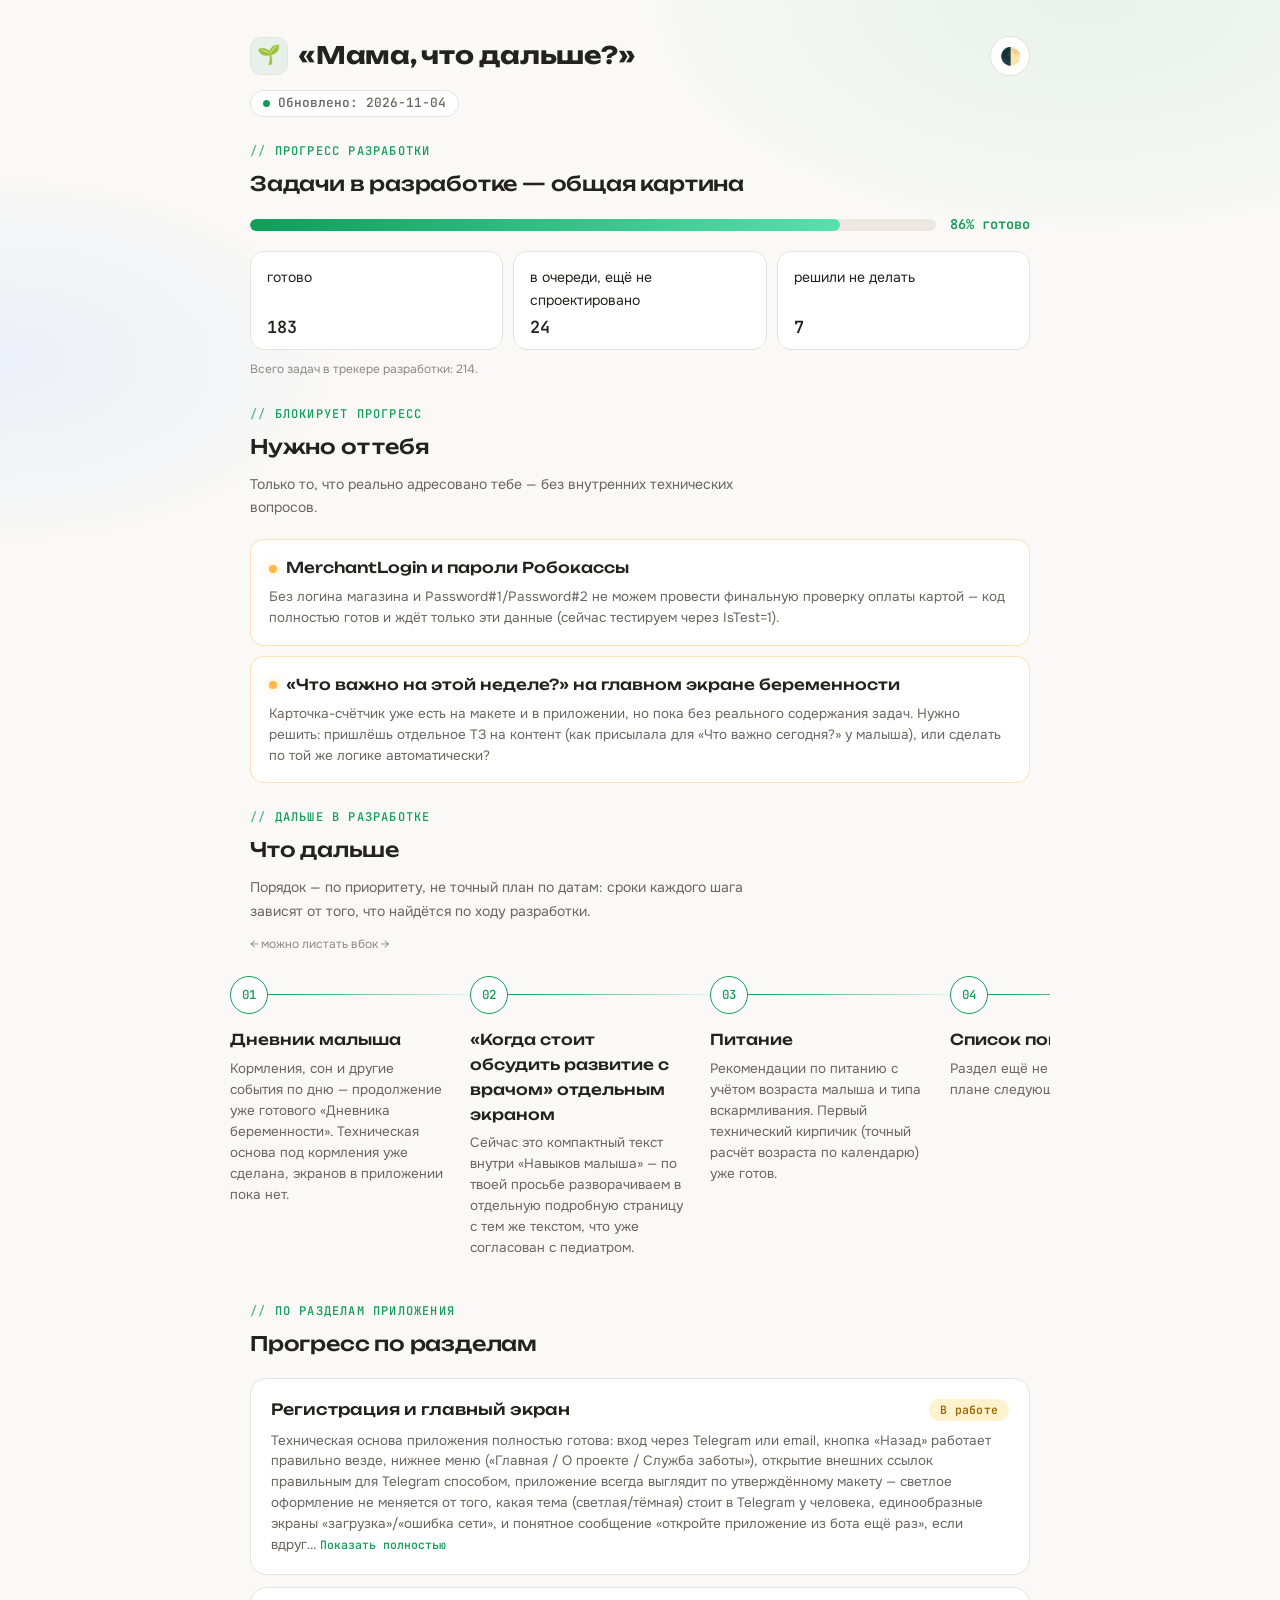
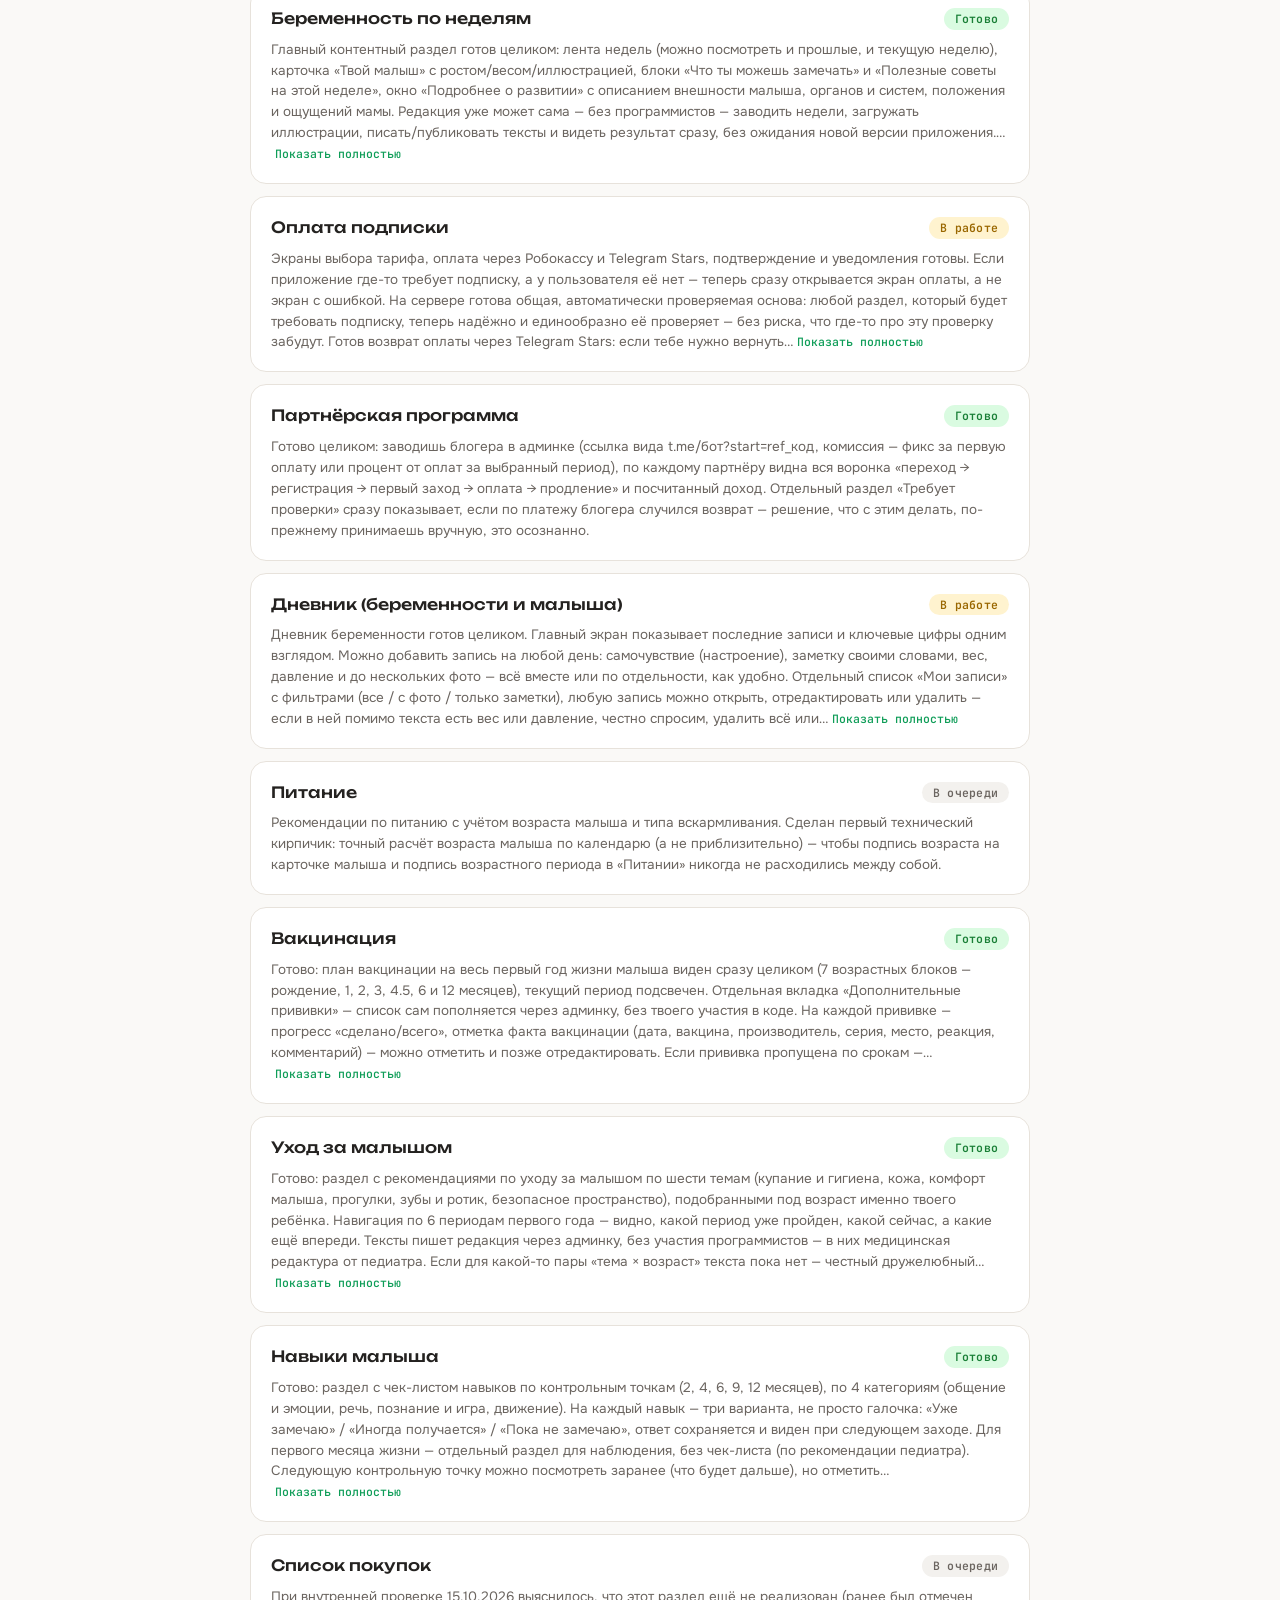
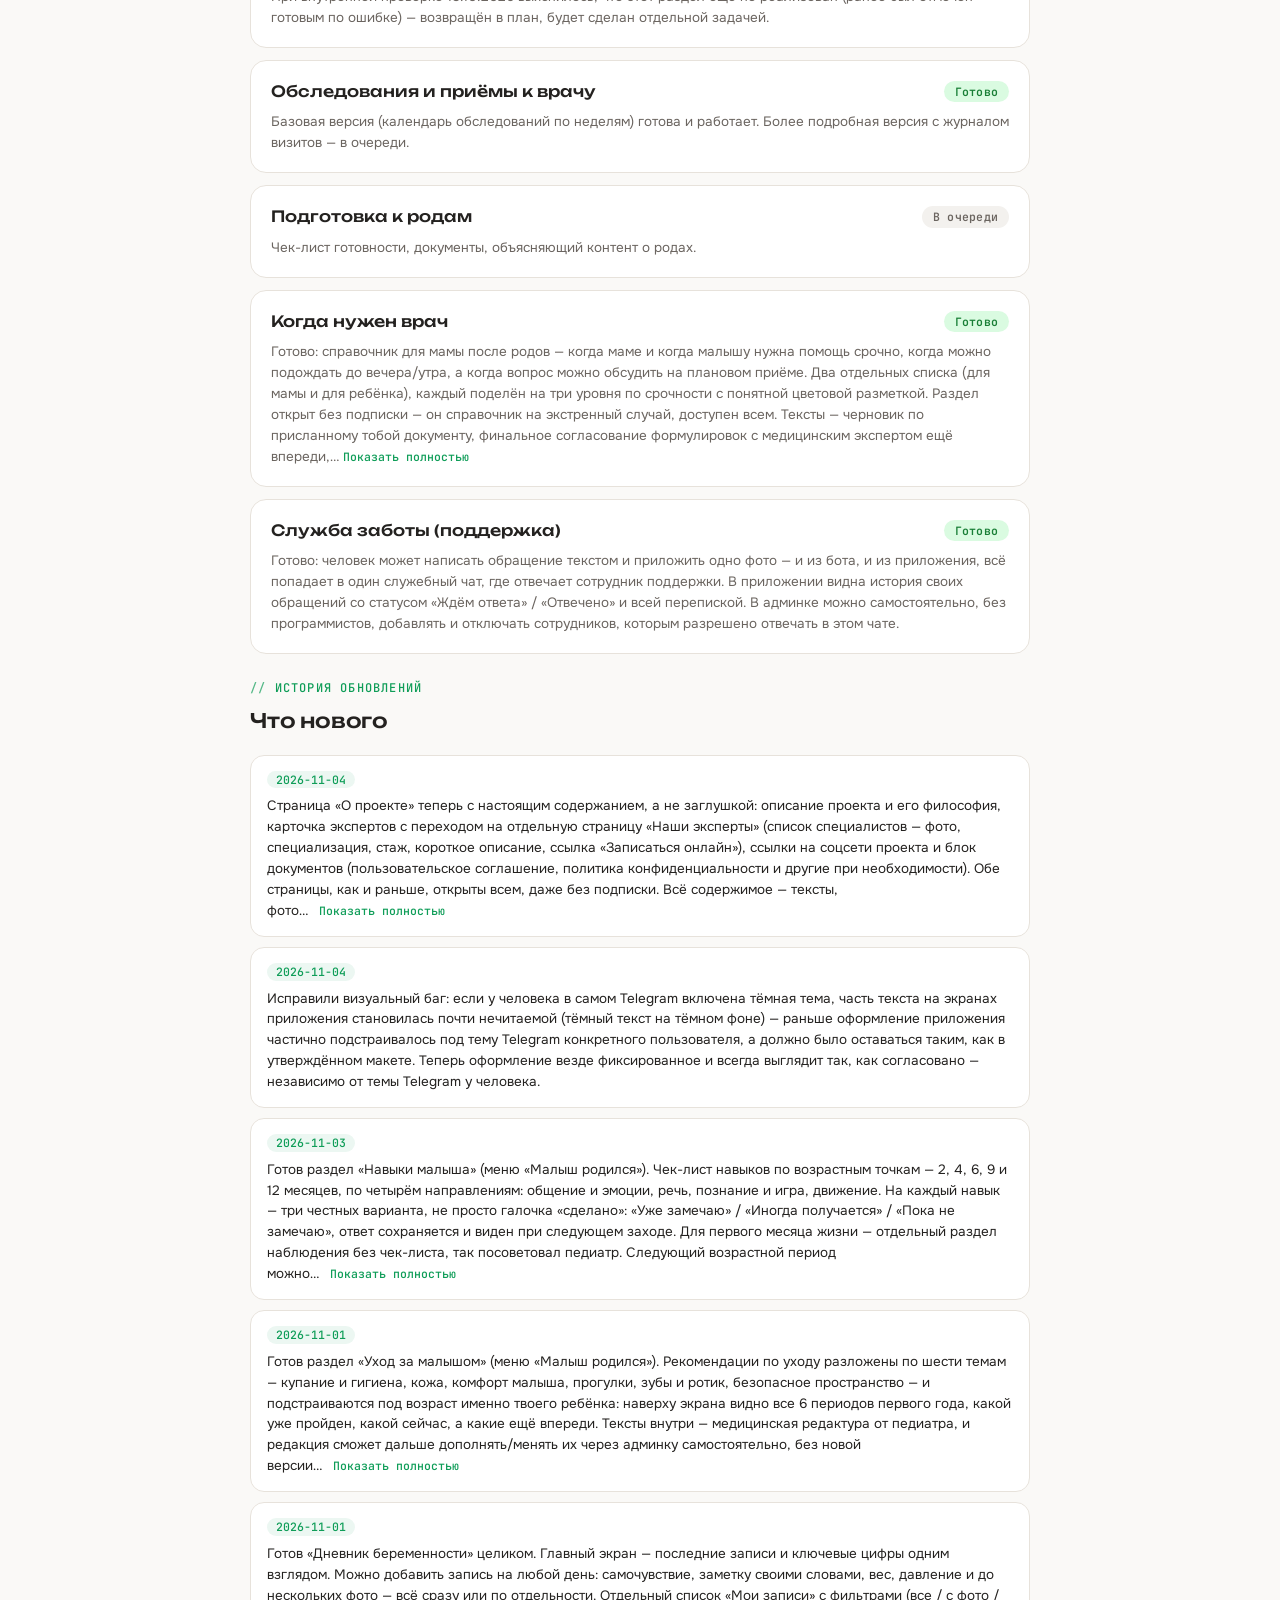
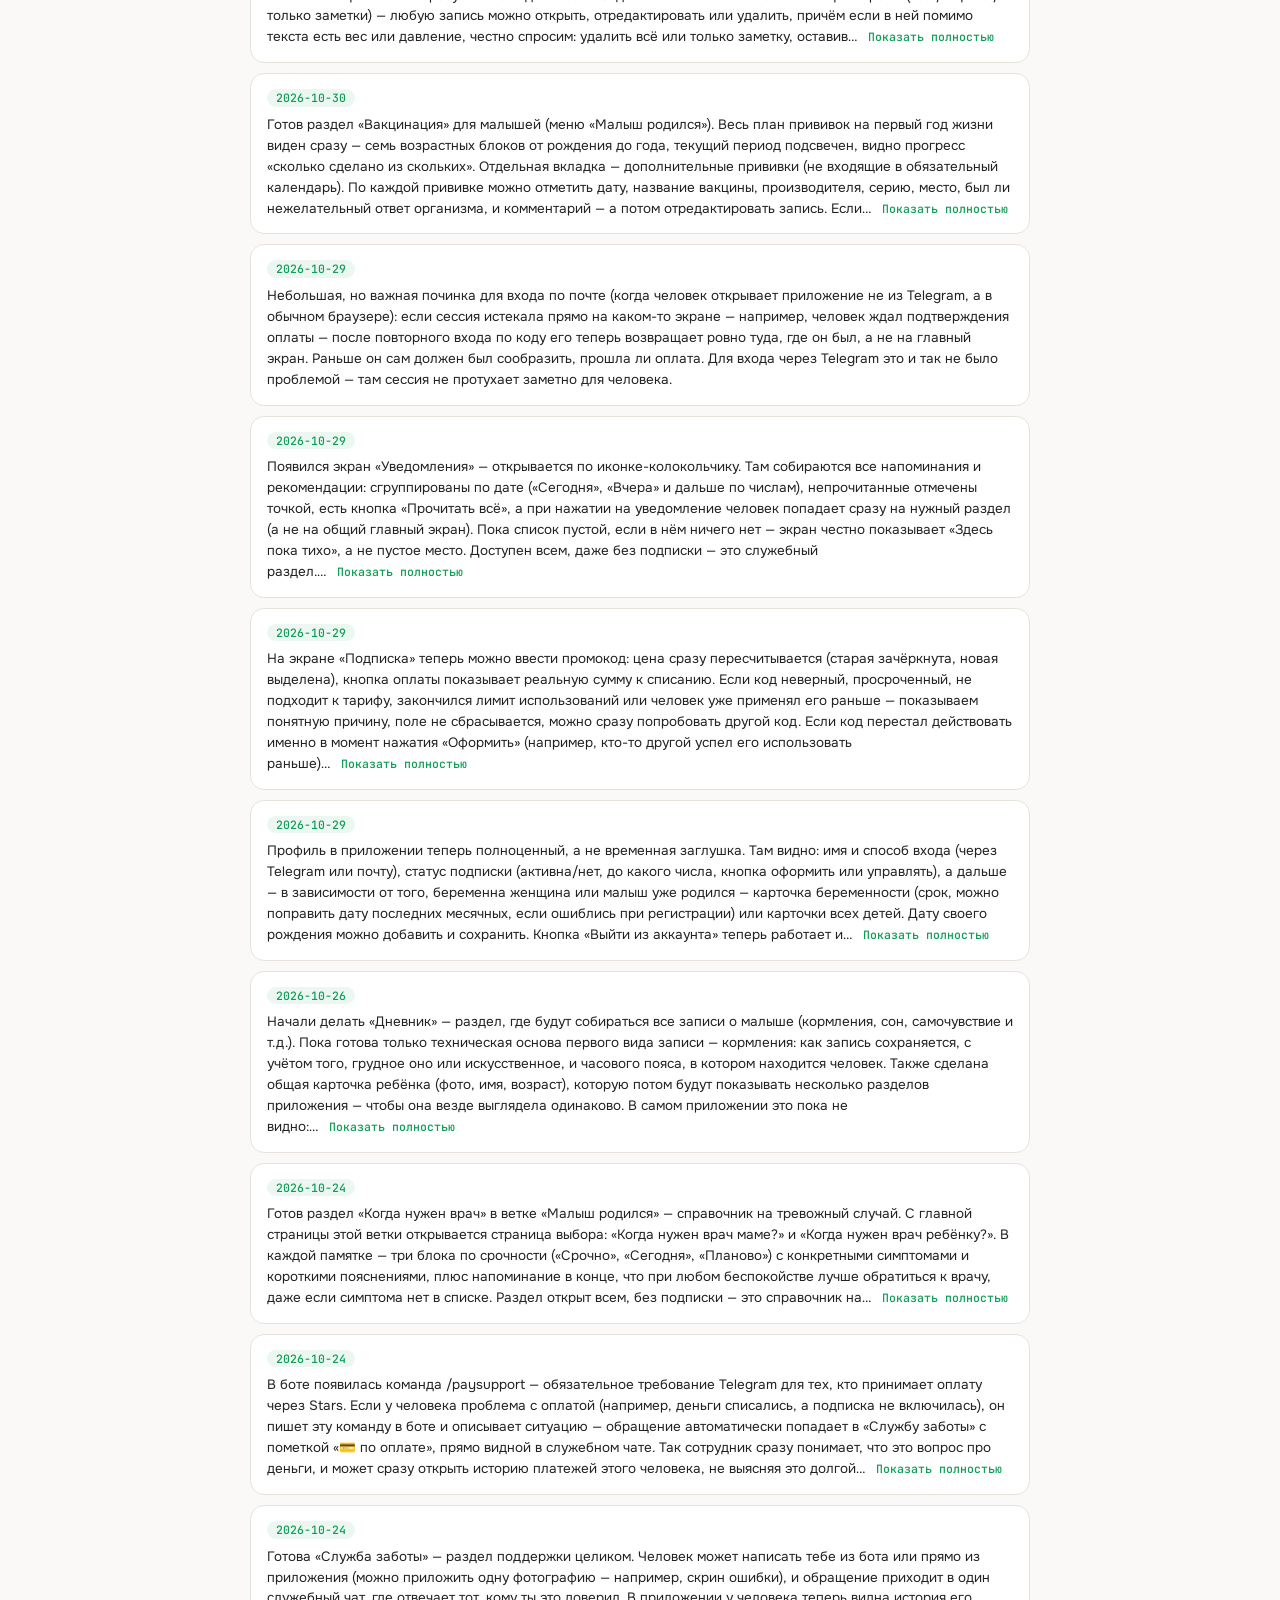
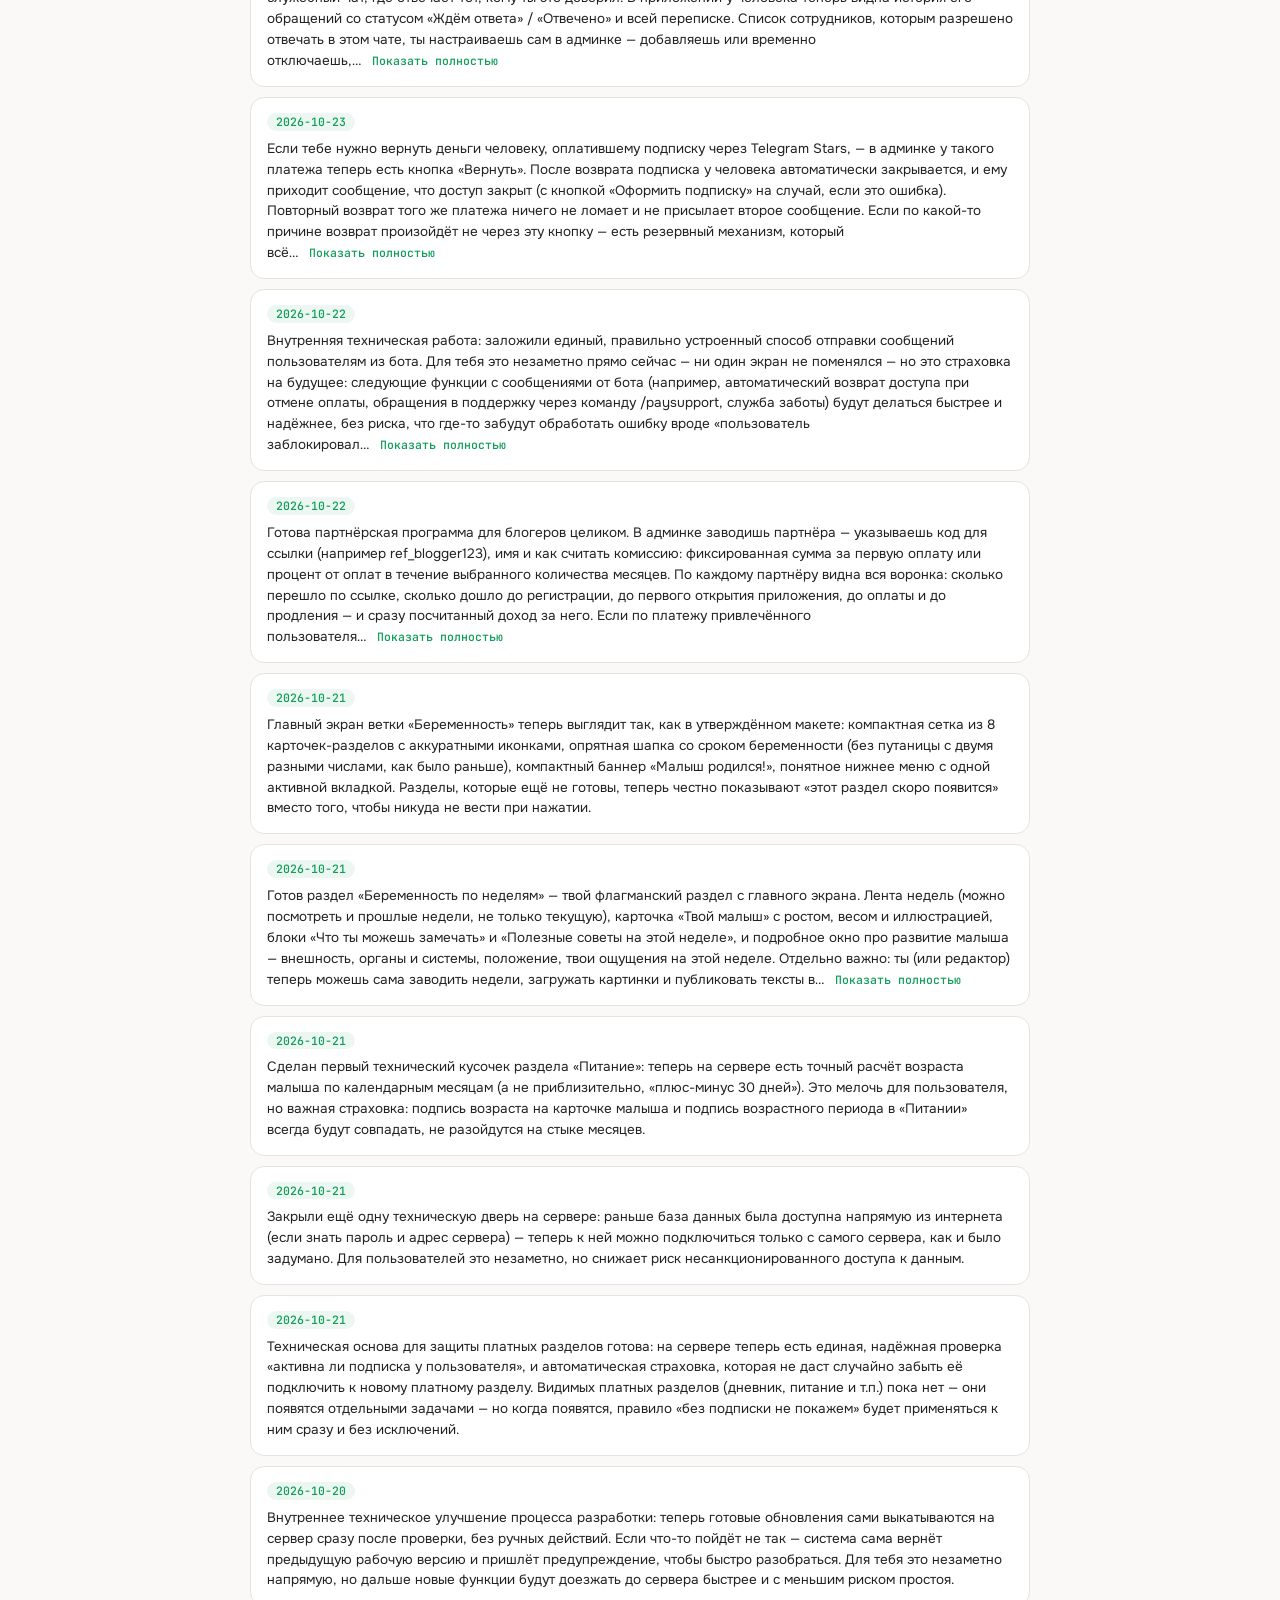
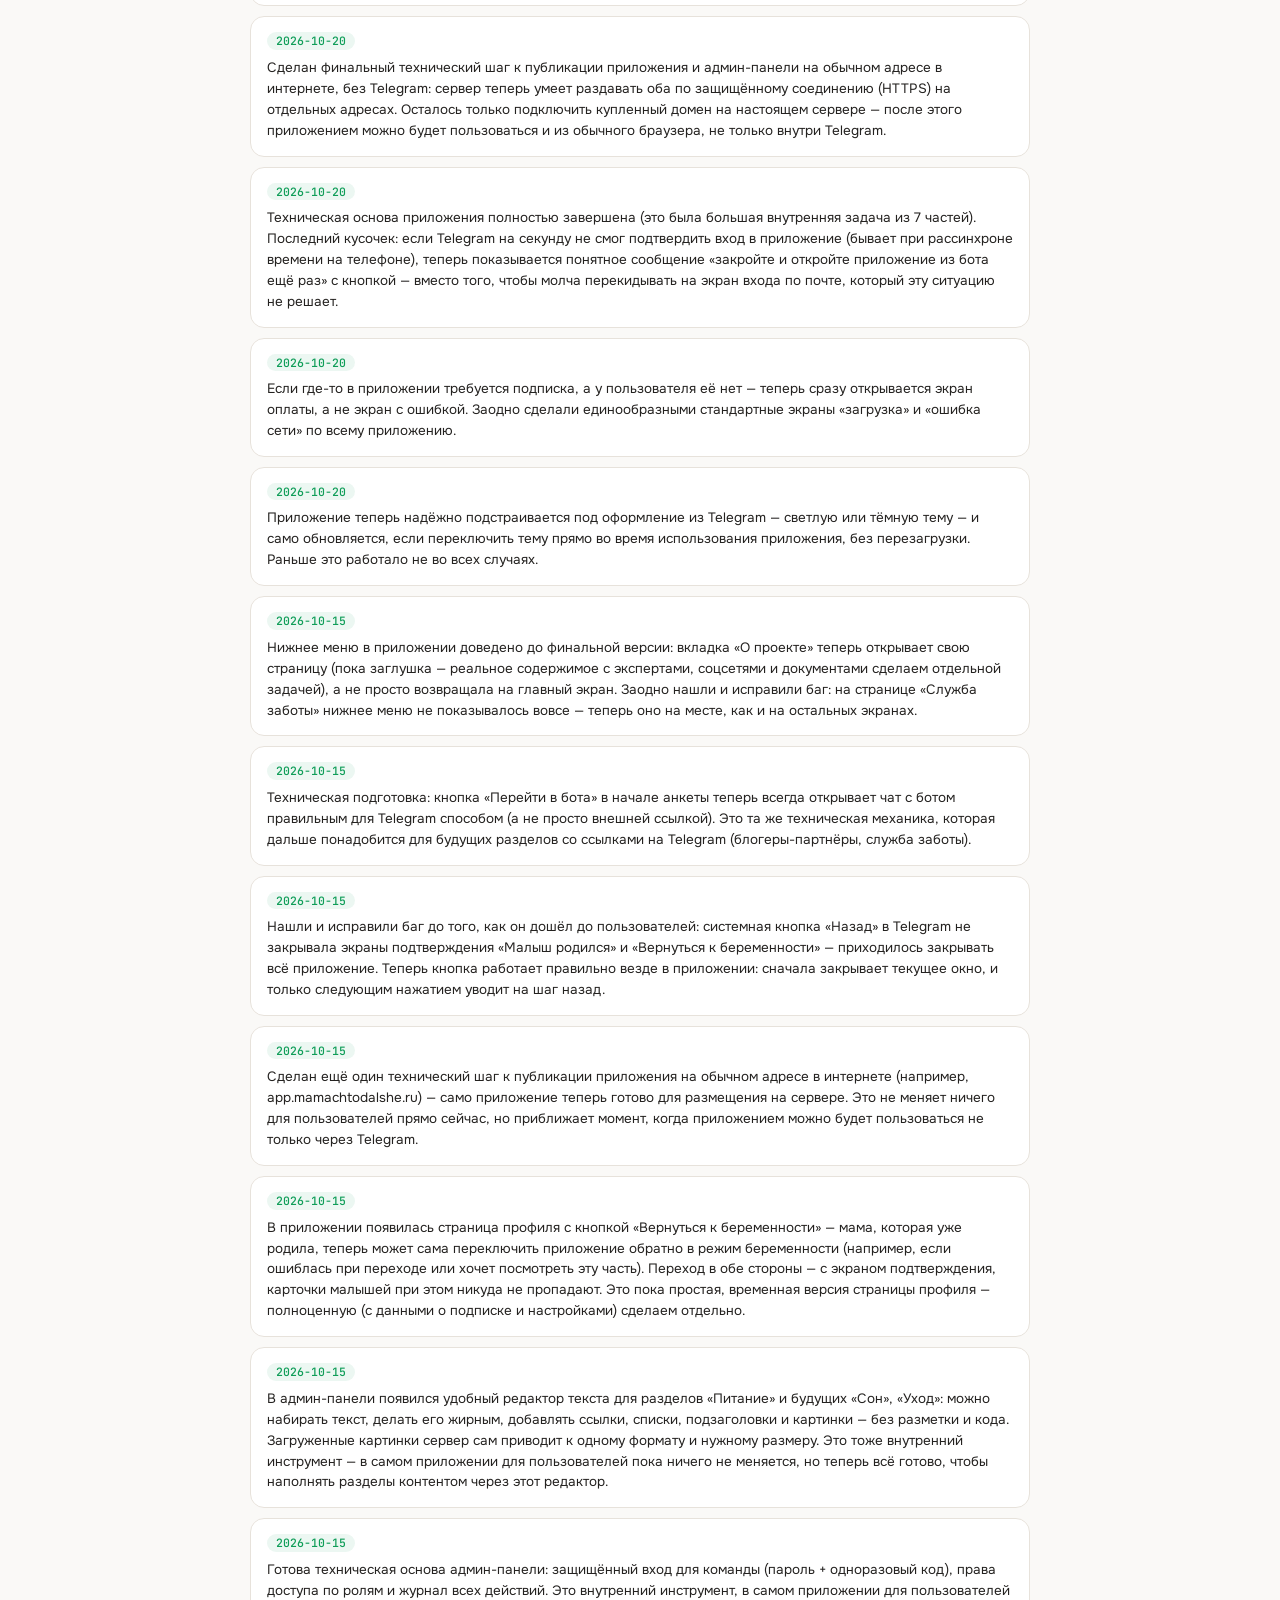
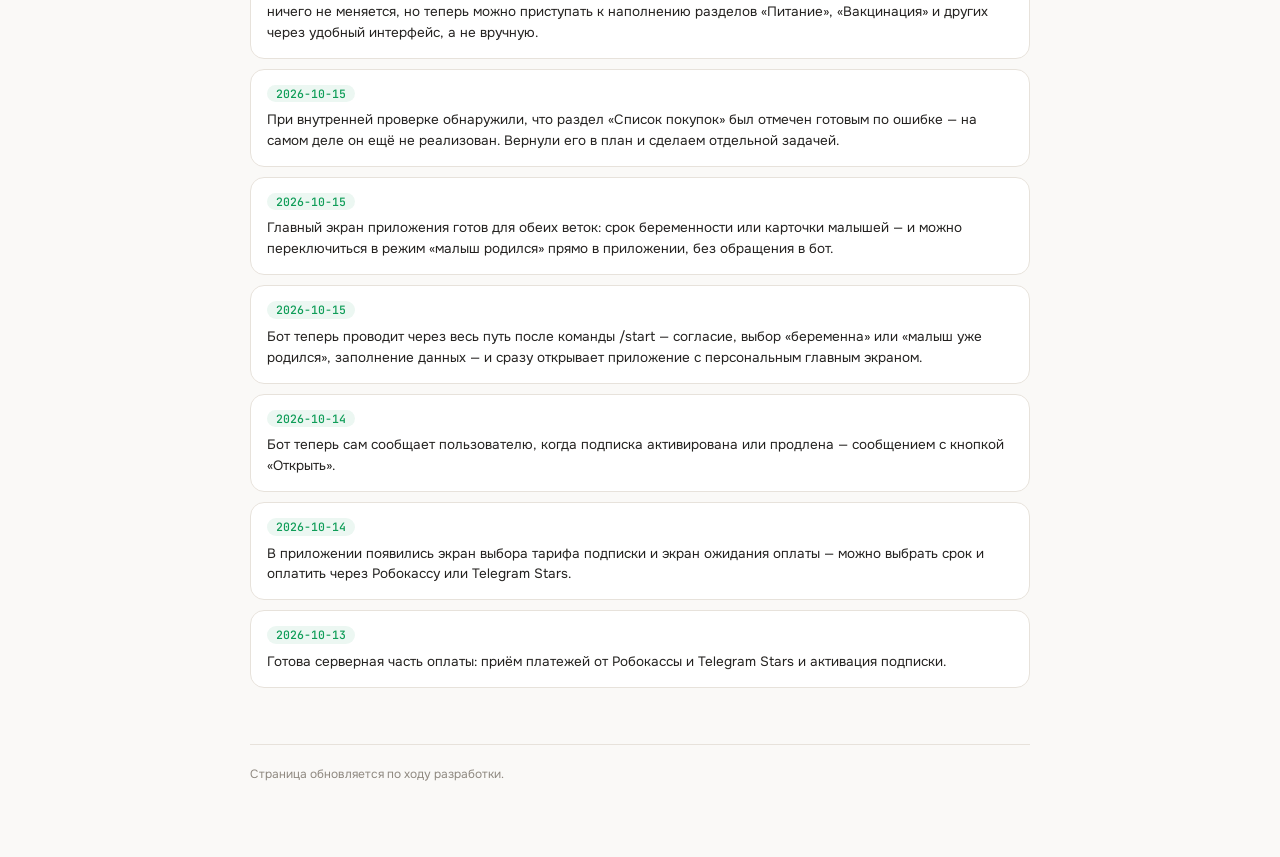
==== commit 824360f4: "Обновить дашборд: раздел «О проекте» и «Наши эксперты» готовы" ====
--- a/mama-dashboard/index.html
+++ b/mama-dashboard/index.html
@@ -243,15 +243,15 @@
   <div class="eyebrow">Прогресс разработки</div>
   <h2 style="margin-top:0;">Задачи в разработке — общая картина</h2>
   <div class="progress-row">
-    <div class="progress-track"><div class="progress-fill" style="width:85%;"></div></div>
-    <div class="progress-label">85% готово</div>
+    <div class="progress-track"><div class="progress-fill" style="width:86%;"></div></div>
+    <div class="progress-label">86% готово</div>
   </div>
   <div class="stat-grid">
-    <div class="stat-card"><span class="stat-label">готово</span><span class="stat-count">176</span></div>
-    <div class="stat-card"><span class="stat-label">в очереди, ещё не спроектировано</span><span class="stat-count">25</span></div>
+    <div class="stat-card"><span class="stat-label">готово</span><span class="stat-count">183</span></div>
+    <div class="stat-card"><span class="stat-label">в очереди, ещё не спроектировано</span><span class="stat-count">24</span></div>
     <div class="stat-card"><span class="stat-label">решили не делать</span><span class="stat-count">7</span></div>
   </div>
-  <div class="stats-footnote">Всего задач в трекере разработки: 208.</div>
+  <div class="stats-footnote">Всего задач в трекере разработки: 214.</div>
 
   <div class="eyebrow">Блокирует прогресс</div>
   <h2 style="margin-top:0;">Нужно от тебя</h2>
@@ -316,7 +316,7 @@
     </div>
     <details class="block-more">
       <summary class="block-note">Техническая основа приложения полностью готова: вход через Telegram или email, кнопка «Назад» работает правильно везде, нижнее меню («Главная / О проекте / Служба заботы»), открытие внешних ссылок правильным для Telegram способом, приложение всегда выглядит по утверждённому макету — светлое оформление не меняется от того, какая тема (светлая/тёмная) стоит в Telegram у человека, единообразные экраны «загрузка»/«ошибка сети», и понятное сообщение «откройте приложение из бота ещё раз», если вдруг…</summary>
-      <div class="block-note block-more-rest">Telegram на секунду не смог подтвердить вход (а не загадочная ошибка). Путь от первого запуска бота до персонального главного экрана работает целиком в обе стороны — можно переключиться в режим «малыш родился» и обратно прямо в приложении, с экраном подтверждения. Главный экран ветки «Беременность» теперь выглядит по утверждённому макету: компактная сетка из 8 разделов, аккуратная шапка со сроком беременности, баннер «Малыш родился!», понятное нижнее меню. Разделы, которые ещё не сделаны, честно показывают «скоро появится» вместо того, чтобы никуда не вести. Профиль теперь полноценный: карточка пользователя (имя и способ входа — Telegram или почта), статус подписки с датой окончания и кнопкой «Оформить»/«Управлять», карточка беременности или карточки детей — в зависимости от того, в каком режиме сейчас человек, можно изменить дату рождения мамы и данные беременности прямо здесь, выход из аккаунта с понятным подтверждающим окном. Техническая готовность к публикации на отдельном домене (и для приложения, и для админки) сделана — осталось подключить настоящий адрес на сервере. Появился экран «Уведомления» по иконке-колокольчику: список напоминаний и рекомендаций, сгруппированный по дате («Сегодня», «Вчера» и так далее), кнопка «Прочитать всё», переход с уведомления сразу на нужный раздел. Экран открыт всем, даже без подписки. Важно: сам список сейчас будет пустым — мы сделали «витрину», а вот что в неё раскладывать (напоминания про обследования, новые недели беременности, этапы развития малыша и так далее) — это уже следующие отдельные задачи, по каждому виду напоминаний своя. Для входа по почте (без Telegram, через браузер) починили мелкий, но неприятный момент: если сессия вдруг «протухла» прямо на каком-то экране (например, человек ждал подтверждения оплаты) — после повторного входа по коду теперь возвращает ровно туда, где он был, а не на главный экран, где нужно было бы заново разбираться, прошла ли оплата. В очереди: реальное содержимое страницы «О проекте», разделы «Мои дети» и «Настройки».</div>
+      <div class="block-note block-more-rest">Telegram на секунду не смог подтвердить вход (а не загадочная ошибка). Путь от первого запуска бота до персонального главного экрана работает целиком в обе стороны — можно переключиться в режим «малыш родился» и обратно прямо в приложении, с экраном подтверждения. Главный экран ветки «Беременность» теперь выглядит по утверждённому макету: компактная сетка из 8 разделов, аккуратная шапка со сроком беременности, баннер «Малыш родился!», понятное нижнее меню. Разделы, которые ещё не сделаны, честно показывают «скоро появится» вместо того, чтобы никуда не вести. Профиль теперь полноценный: карточка пользователя (имя и способ входа — Telegram или почта), статус подписки с датой окончания и кнопкой «Оформить»/«Управлять», карточка беременности или карточки детей — в зависимости от того, в каком режиме сейчас человек, можно изменить дату рождения мамы и данные беременности прямо здесь, выход из аккаунта с понятным подтверждающим окном. Техническая готовность к публикации на отдельном домене (и для приложения, и для админки) сделана — осталось подключить настоящий адрес на сервере. Появился экран «Уведомления» по иконке-колокольчику: список напоминаний и рекомендаций, сгруппированный по дате («Сегодня», «Вчера» и так далее), кнопка «Прочитать всё», переход с уведомления сразу на нужный раздел. Экран открыт всем, даже без подписки. Важно: сам список сейчас будет пустым — мы сделали «витрину», а вот что в неё раскладывать (напоминания про обследования, новые недели беременности, этапы развития малыша и так далее) — это уже следующие отдельные задачи, по каждому виду напоминаний своя. Для входа по почте (без Telegram, через браузер) починили мелкий, но неприятный момент: если сессия вдруг «протухла» прямо на каком-то экране (например, человек ждал подтверждения оплаты) — после повторного входа по коду теперь возвращает ровно туда, где он был, а не на главный экран, где нужно было бы заново разбираться, прошла ли оплата. Страница «О проекте» теперь с настоящим содержанием: описание проекта, философия/миссия, карточка с переходом на отдельную страницу «Наши эксперты» (список специалистов с фото, специализацией, стажем, коротким описанием и ссылкой «Записаться онлайн» — всё редактируется у нас в админке), ссылки на соцсети проекта и блок документов (пользовательское соглашение, политика конфиденциальности и другие при необходимости). Обе страницы открыты всем, даже без подписки — как и раньше задумывалось для этого раздела. В очереди: разделы «Мои дети» и «Настройки».</div>
     </details>
   </div>
   <div class="block">
@@ -435,6 +435,10 @@
   <div class="eyebrow">История обновлений</div>
   <h2 style="margin-top:0;">Что нового</h2>
   <ul class="changelog">
+    <li><span class="cl-date">2026-11-04</span><details>
+      <summary>Страница «О проекте» теперь с настоящим содержанием, а не заглушкой: описание проекта и его философия, карточка экспертов с переходом на отдельную страницу «Наши эксперты» (список специалистов — фото, специализация, стаж, короткое описание, ссылка «Записаться онлайн»), ссылки на соцсети проекта и блок документов (пользовательское соглашение, политика конфиденциальности и другие при необходимости). Обе страницы, как и раньше, открыты всем, даже без подписки. Всё содержимое — тексты, фото…</summary>
+      <div class="cl-rest">экспертов, ссылки, документы — редактируется у нас в админке самостоятельно, без новой версии приложения.</div>
+    </details></li>
     <li><span class="cl-date">2026-11-04</span><div>Исправили визуальный баг: если у человека в самом Telegram включена тёмная тема, часть текста на экранах приложения становилась почти нечитаемой (тёмный текст на тёмном фоне) — раньше оформление приложения частично подстраивалось под тему Telegram конкретного пользователя, а должно было оставаться таким, как в утверждённом макете. Теперь оформление везде фиксированное и всегда выглядит так, как согласовано — независимо от темы Telegram у человека.</div></li>
     <li><span class="cl-date">2026-11-03</span><details>
       <summary>Готов раздел «Навыки малыша» (меню «Малыш родился»). Чек-лист навыков по возрастным точкам — 2, 4, 6, 9 и 12 месяцев, по четырём направлениям: общение и эмоции, речь, познание и игра, движение. На каждый навык — три честных варианта, не просто галочка «сделано»: «Уже замечаю» / «Иногда получается» / «Пока не замечаю», ответ сохраняется и виден при следующем заходе. Для первого месяца жизни — отдельный раздел наблюдения без чек-листа, так посоветовал педиатр. Следующий возрастной период можно…</summary>
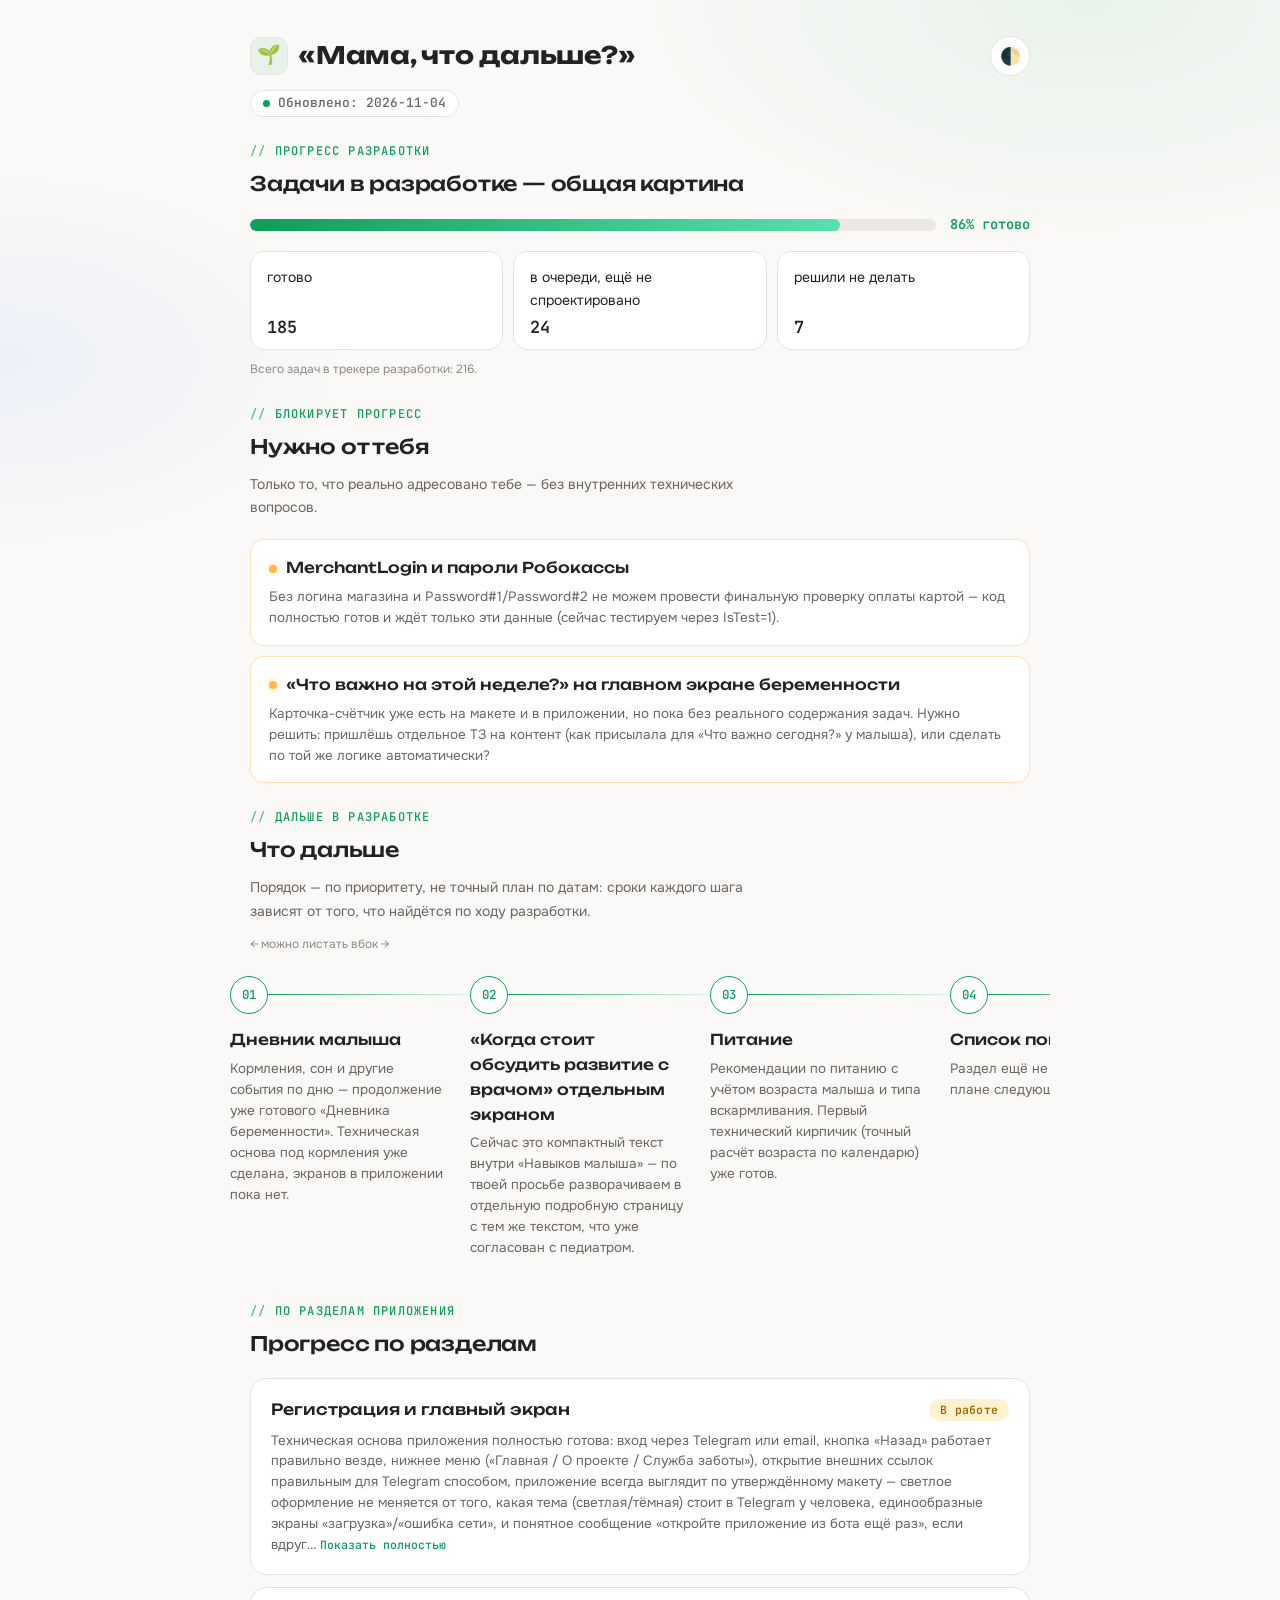
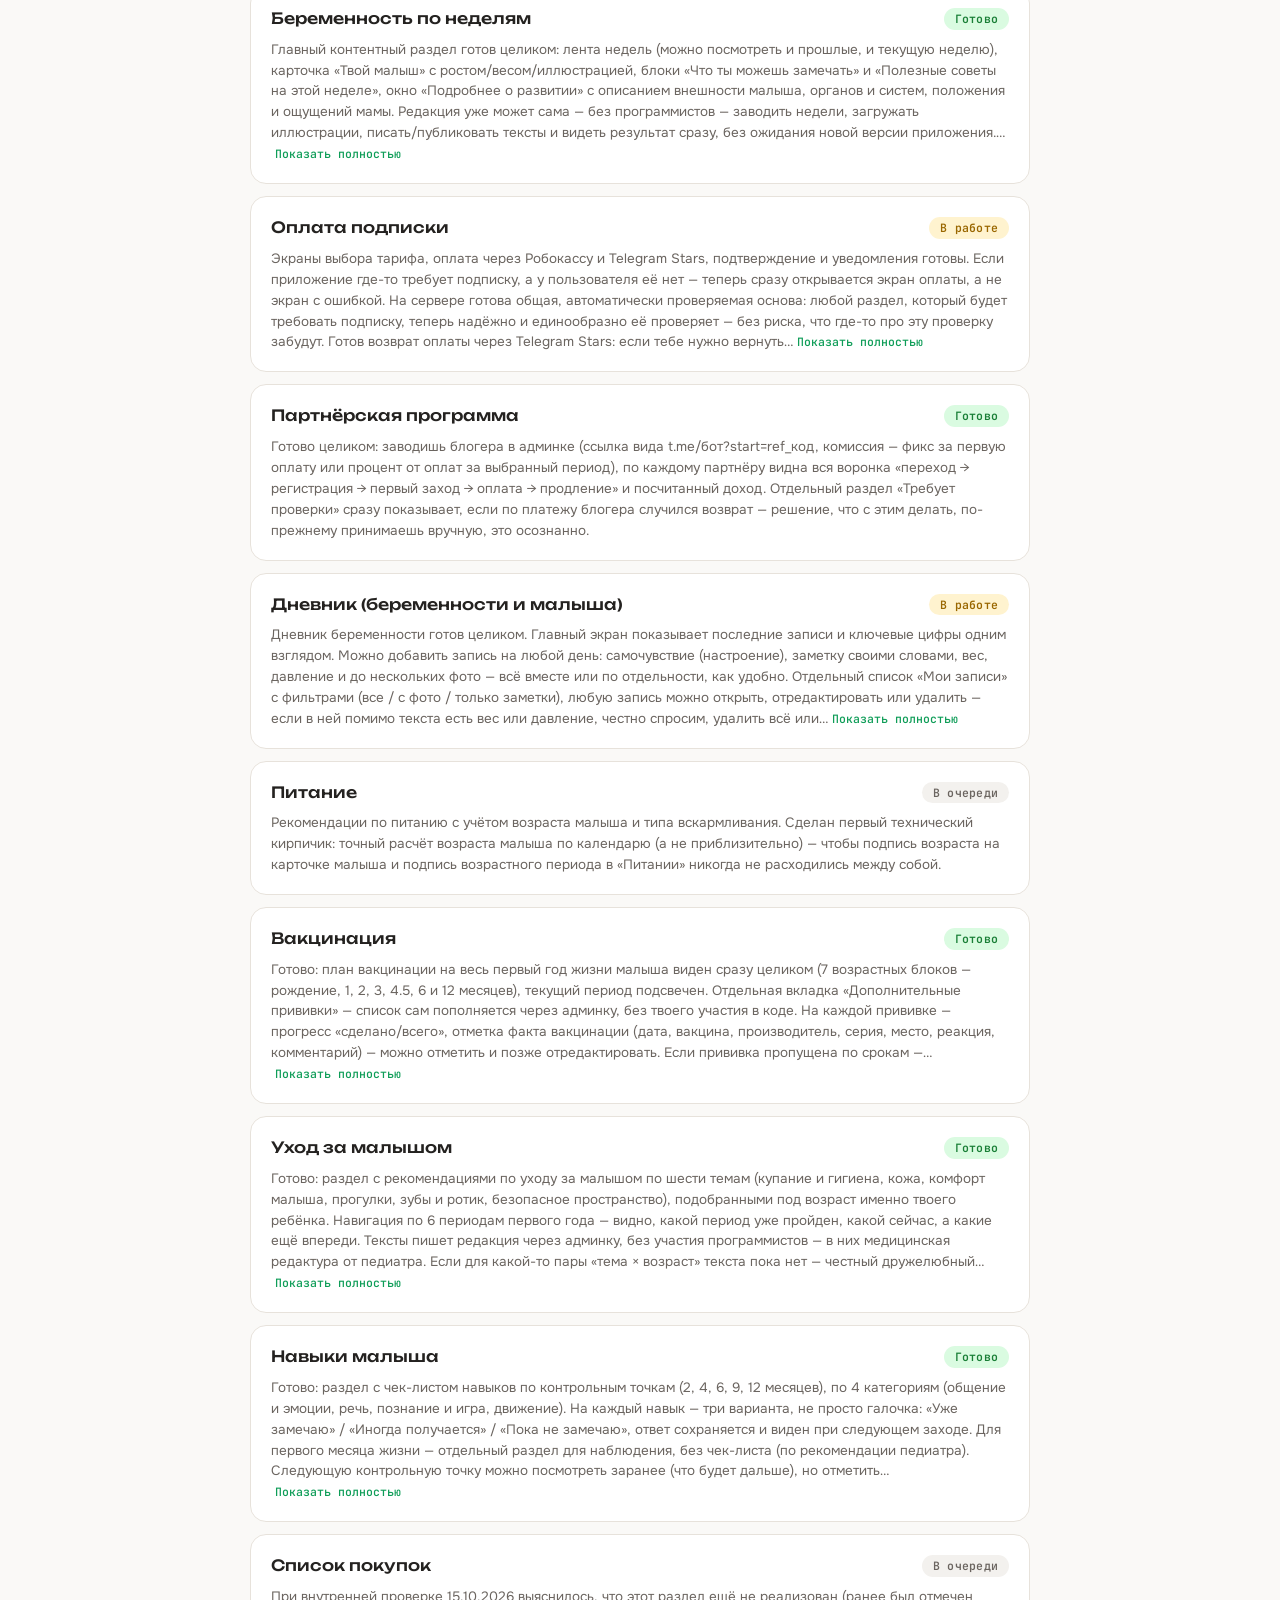
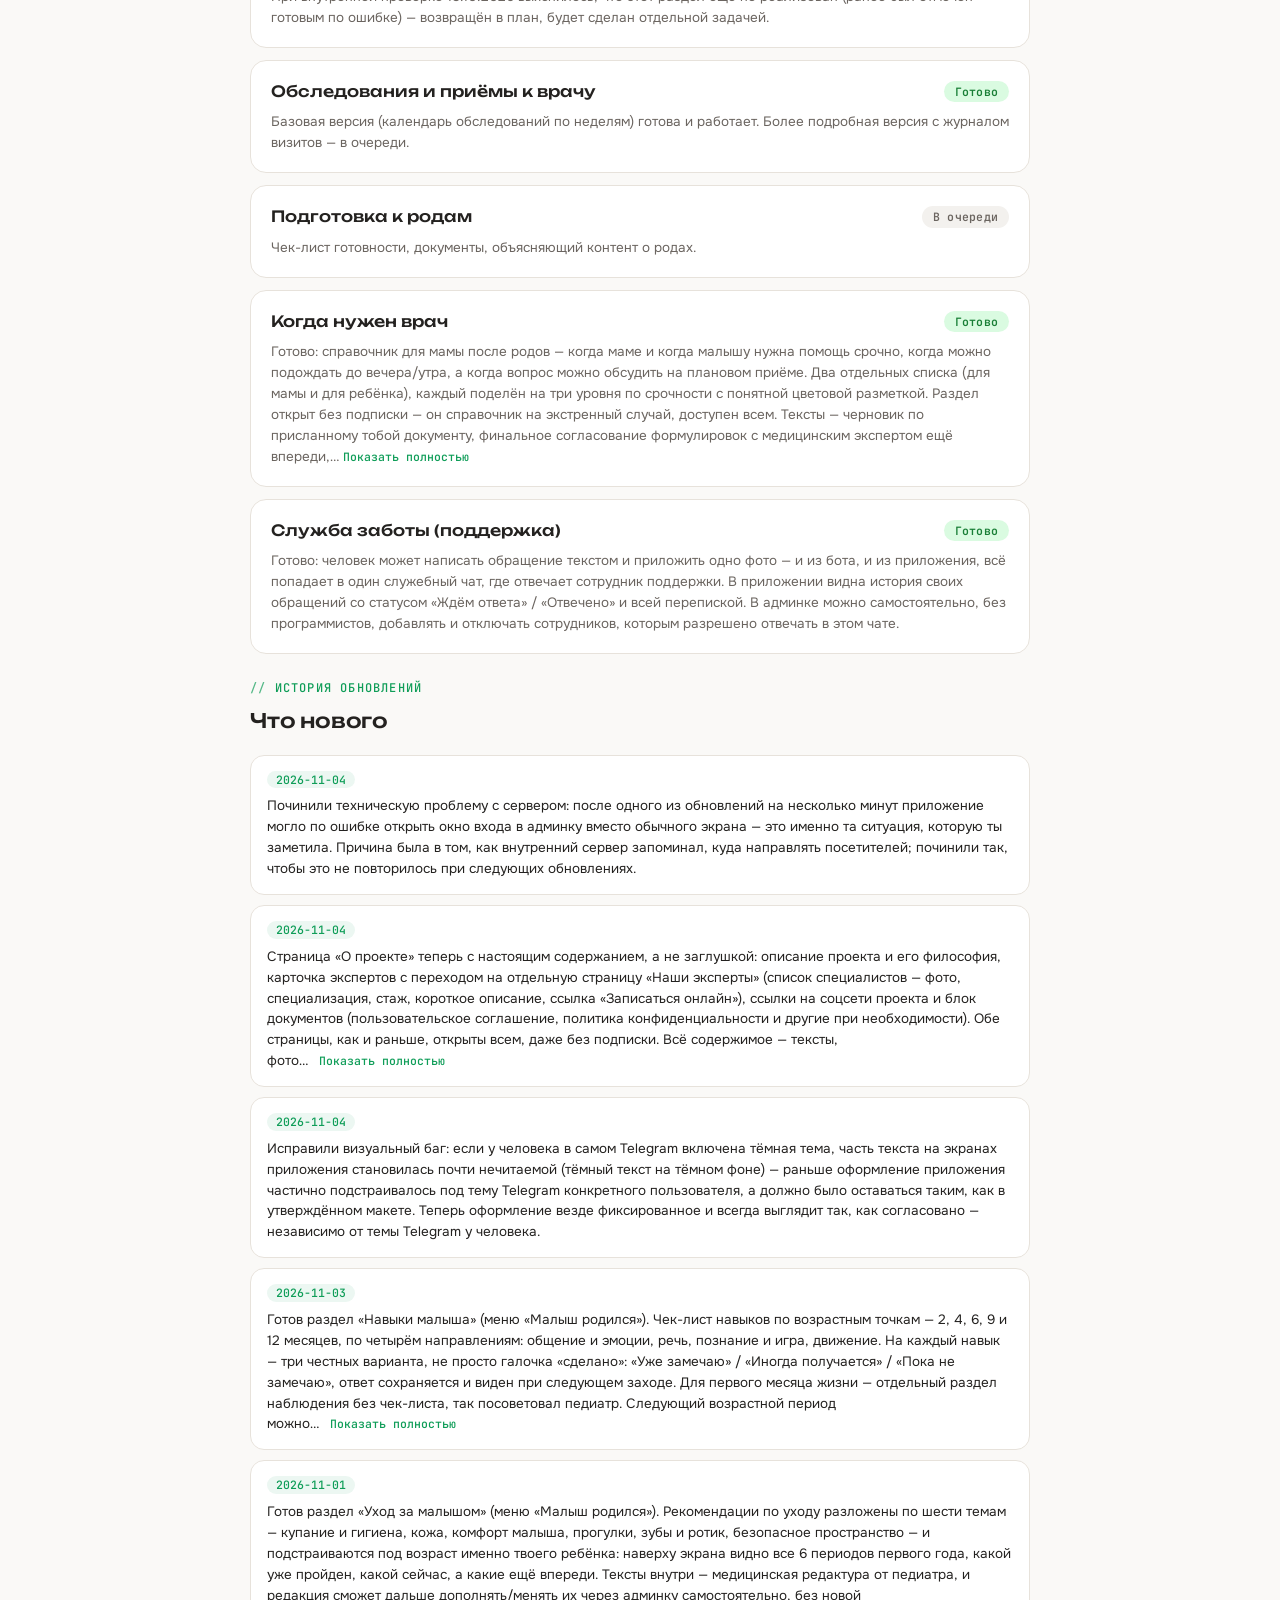
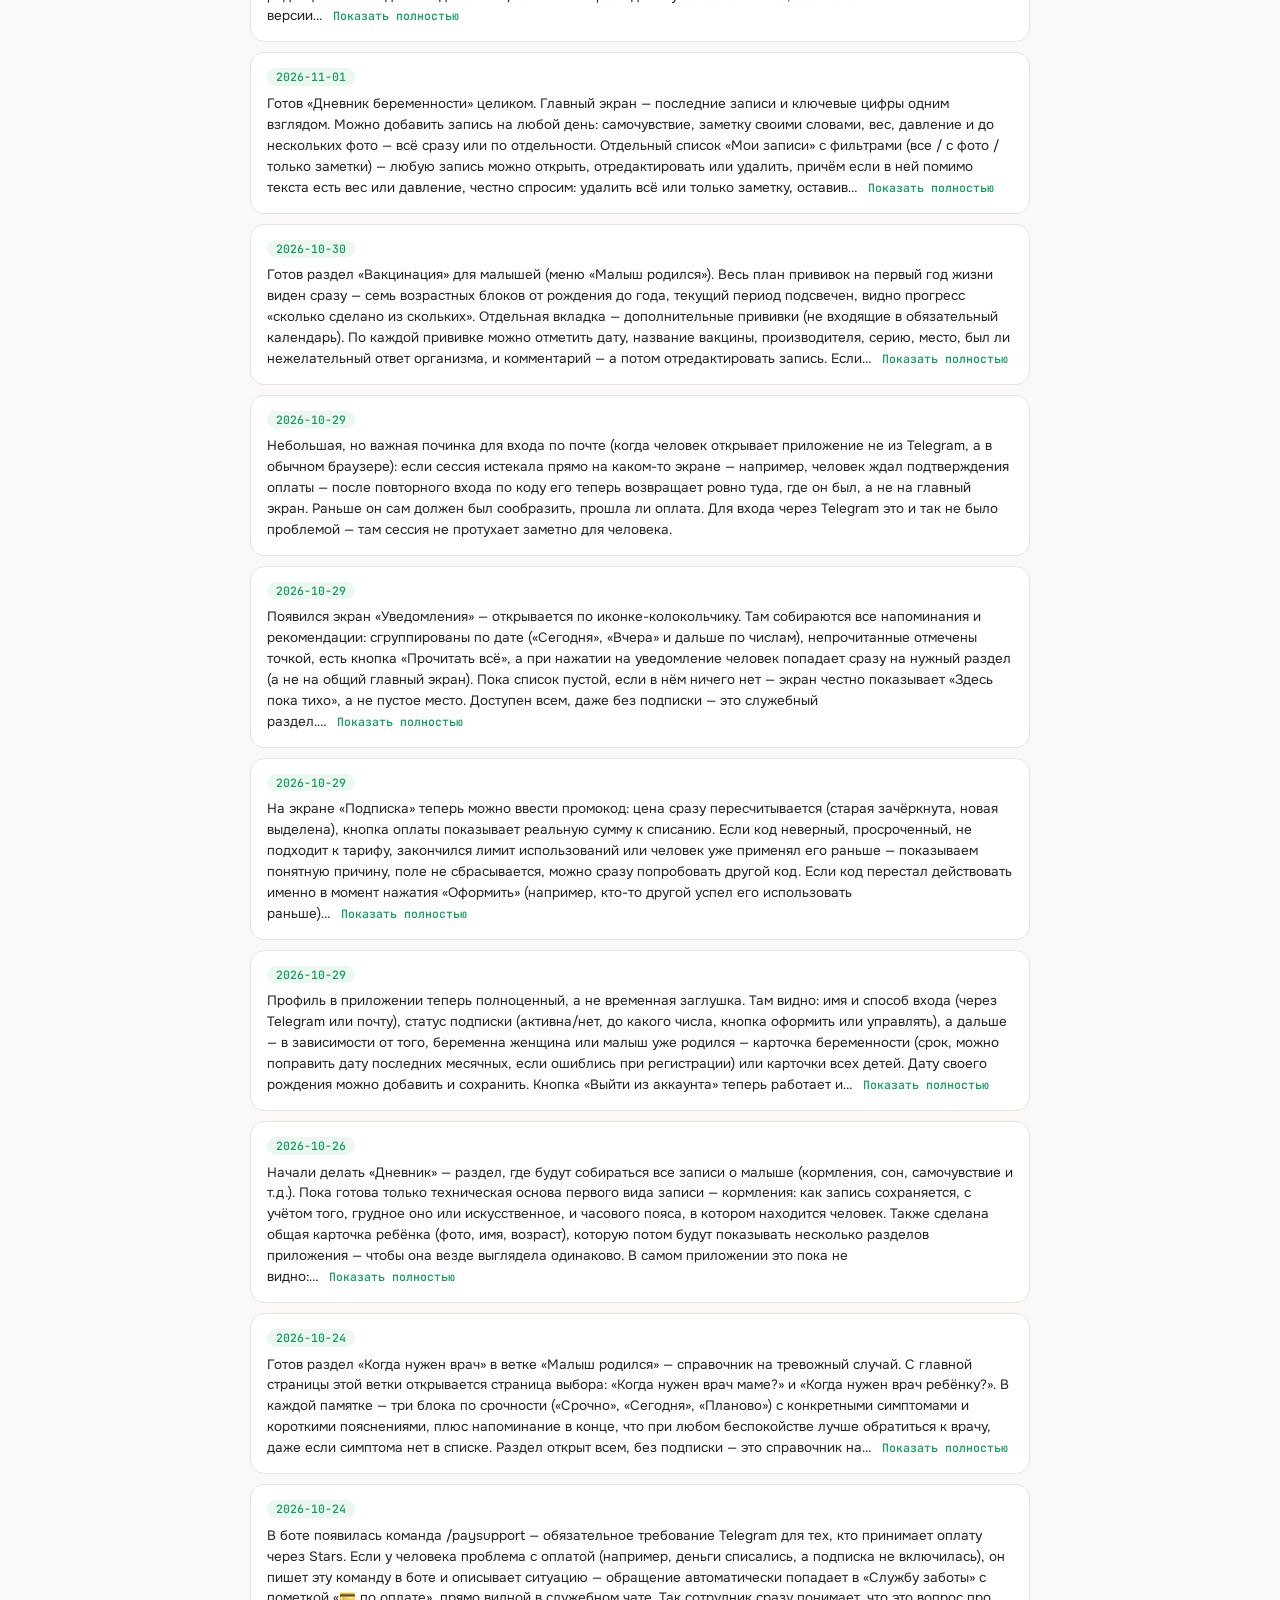
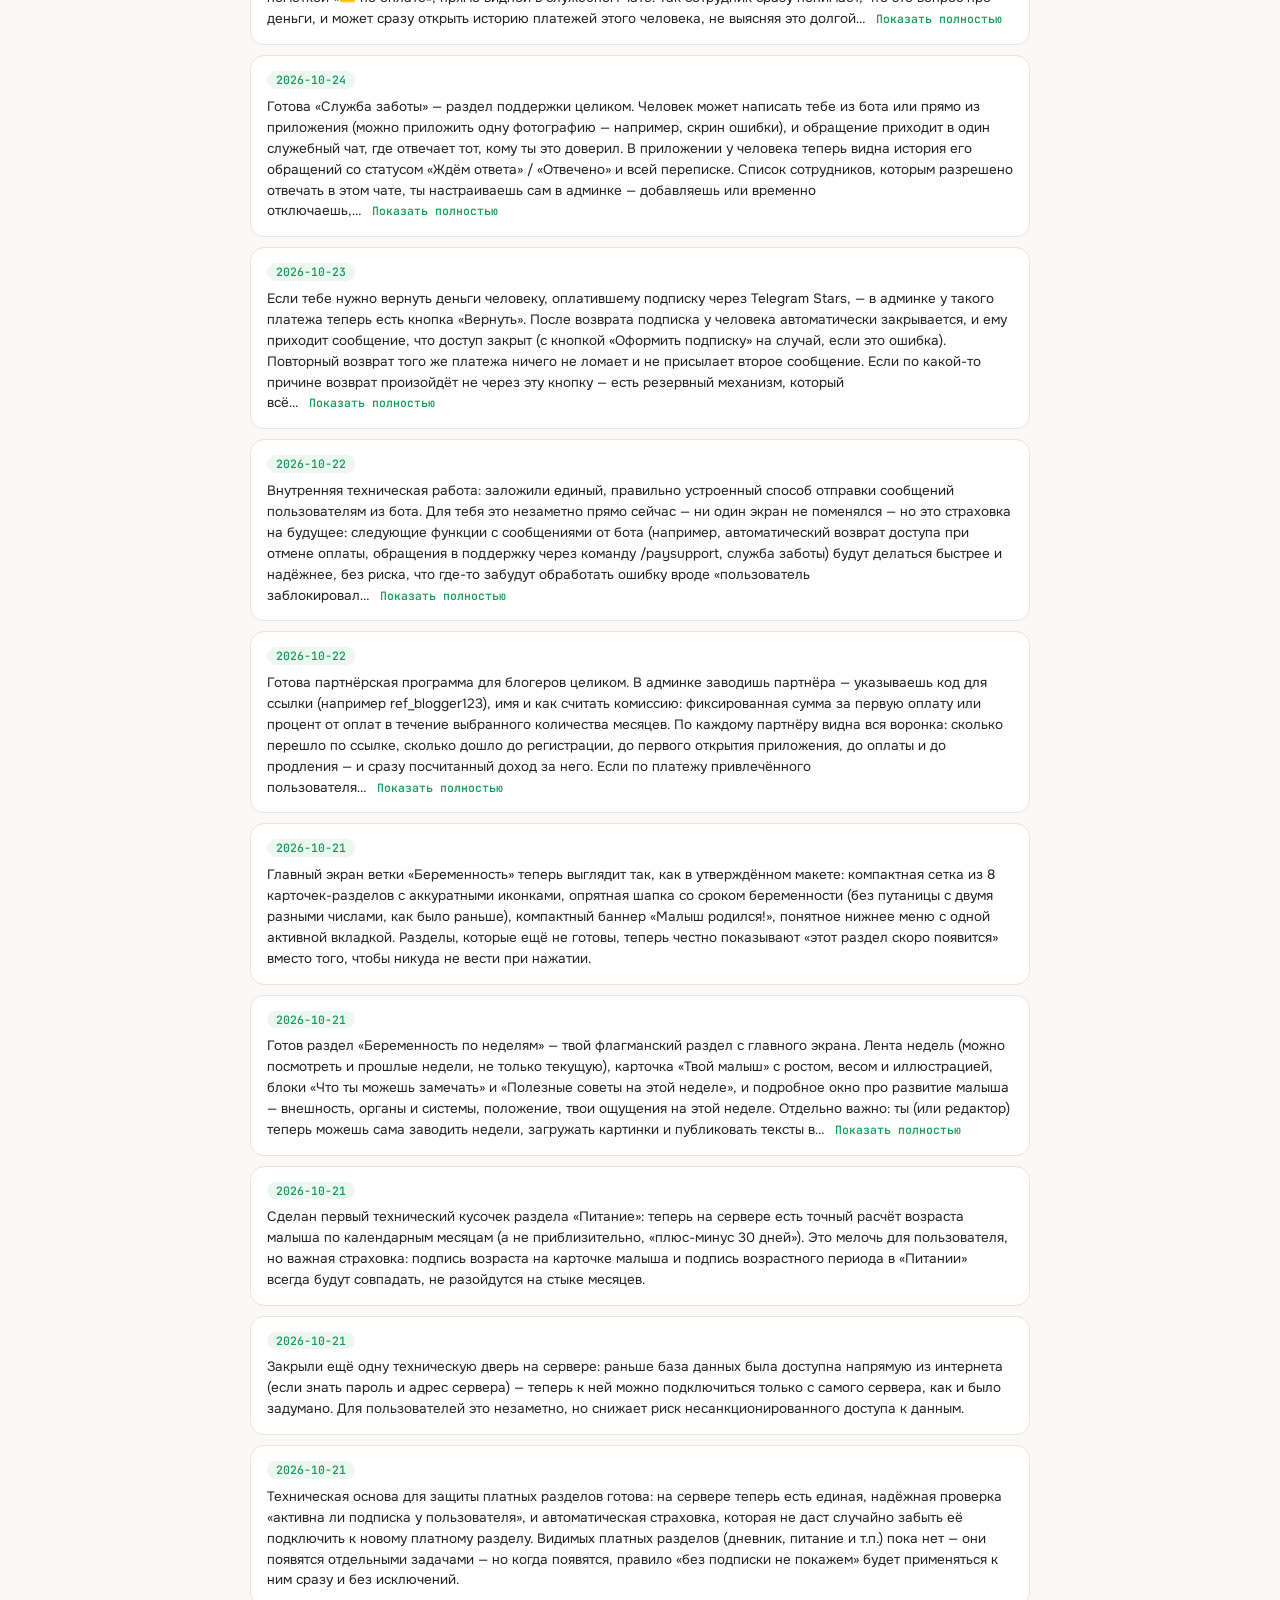
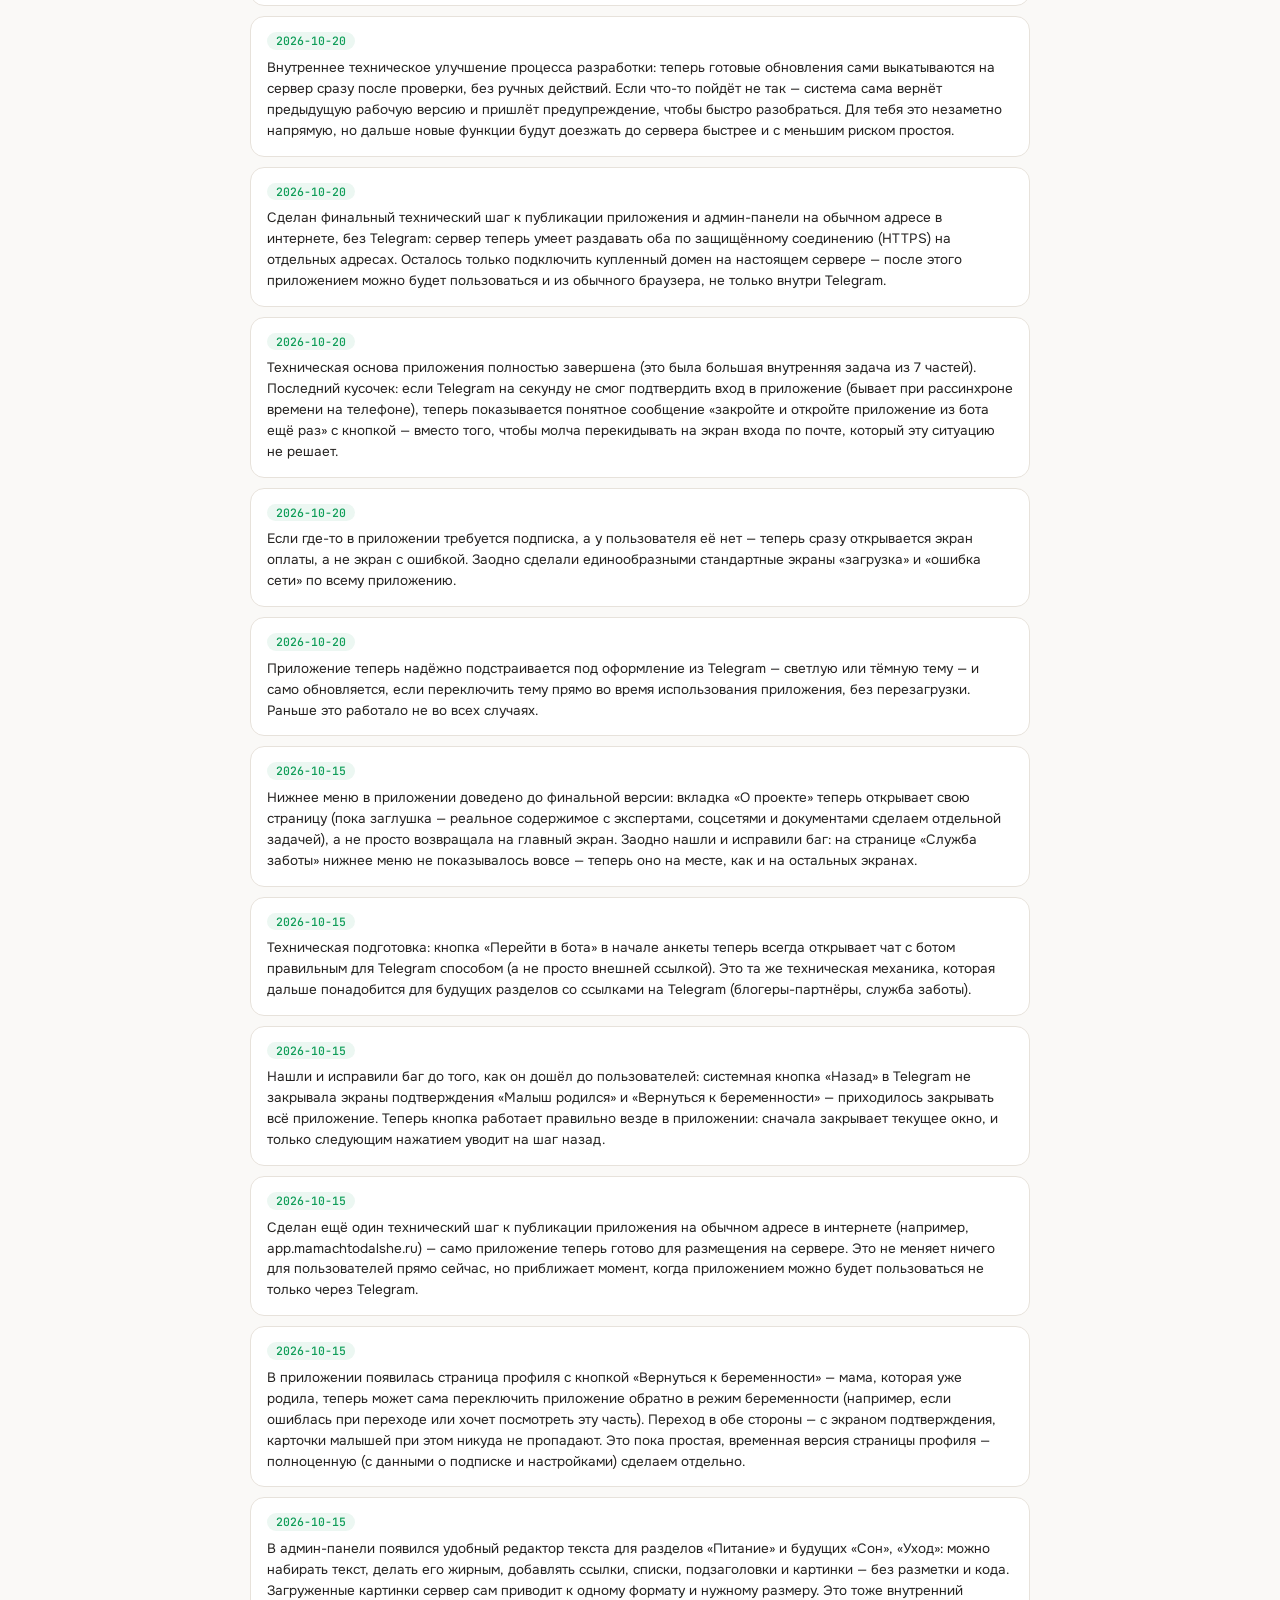
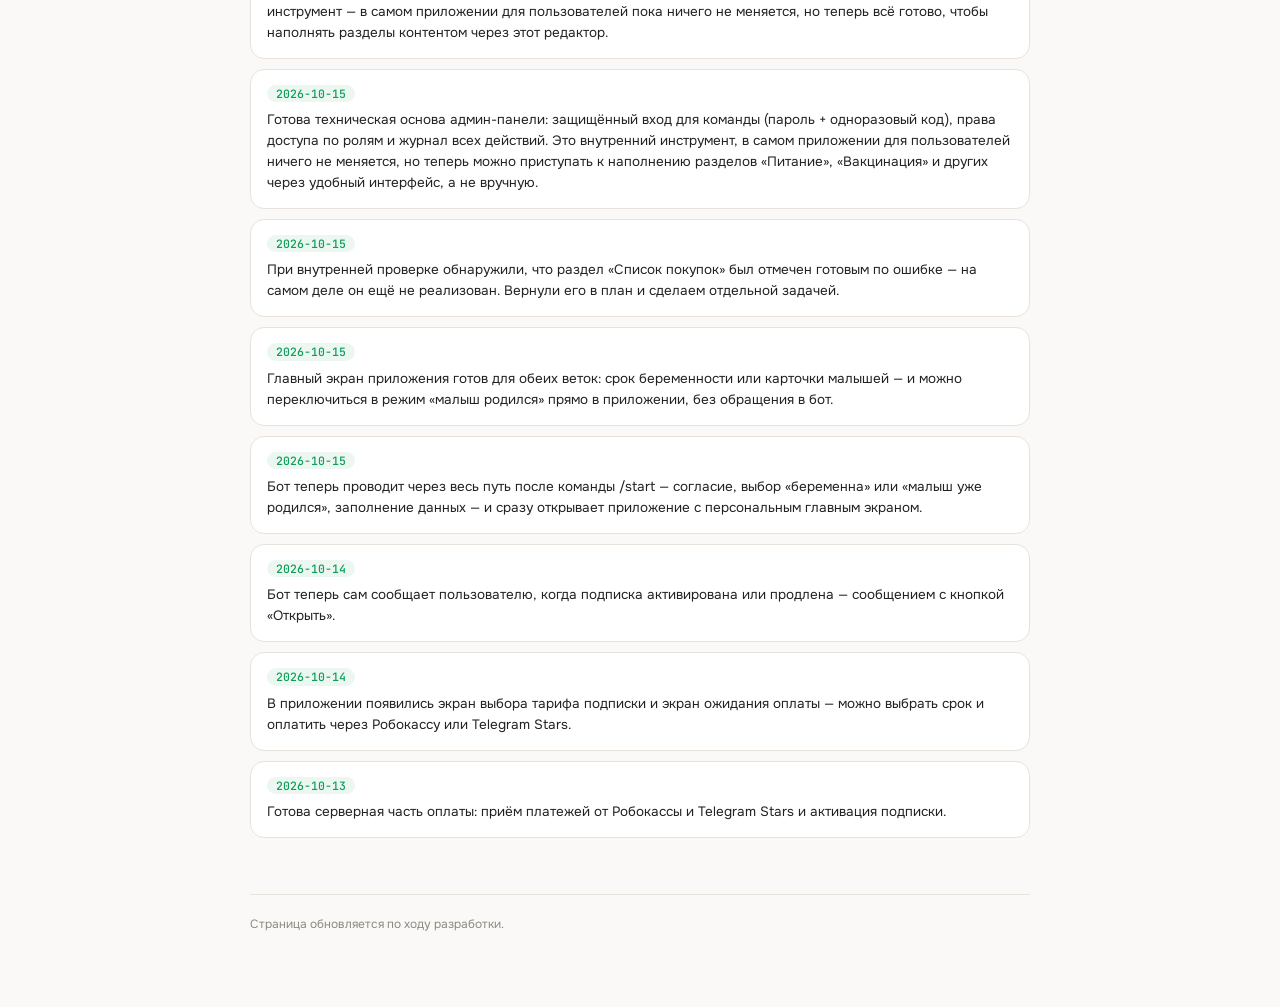
==== commit 61fb063d: "Обновить дашборд: фикс nginx-бага и готовность «О проекте»/«Наши эксперты»" ====
--- a/mama-dashboard/index.html
+++ b/mama-dashboard/index.html
@@ -247,11 +247,11 @@
     <div class="progress-label">86% готово</div>
   </div>
   <div class="stat-grid">
-    <div class="stat-card"><span class="stat-label">готово</span><span class="stat-count">183</span></div>
+    <div class="stat-card"><span class="stat-label">готово</span><span class="stat-count">185</span></div>
     <div class="stat-card"><span class="stat-label">в очереди, ещё не спроектировано</span><span class="stat-count">24</span></div>
     <div class="stat-card"><span class="stat-label">решили не делать</span><span class="stat-count">7</span></div>
   </div>
-  <div class="stats-footnote">Всего задач в трекере разработки: 214.</div>
+  <div class="stats-footnote">Всего задач в трекере разработки: 216.</div>
 
   <div class="eyebrow">Блокирует прогресс</div>
   <h2 style="margin-top:0;">Нужно от тебя</h2>
@@ -435,6 +435,7 @@
   <div class="eyebrow">История обновлений</div>
   <h2 style="margin-top:0;">Что нового</h2>
   <ul class="changelog">
+    <li><span class="cl-date">2026-11-04</span><div>Починили техническую проблему с сервером: после одного из обновлений на несколько минут приложение могло по ошибке открыть окно входа в админку вместо обычного экрана — это именно та ситуация, которую ты заметила. Причина была в том, как внутренний сервер запоминал, куда направлять посетителей; починили так, чтобы это не повторилось при следующих обновлениях.</div></li>
     <li><span class="cl-date">2026-11-04</span><details>
       <summary>Страница «О проекте» теперь с настоящим содержанием, а не заглушкой: описание проекта и его философия, карточка экспертов с переходом на отдельную страницу «Наши эксперты» (список специалистов — фото, специализация, стаж, короткое описание, ссылка «Записаться онлайн»), ссылки на соцсети проекта и блок документов (пользовательское соглашение, политика конфиденциальности и другие при необходимости). Обе страницы, как и раньше, открыты всем, даже без подписки. Всё содержимое — тексты, фото…</summary>
       <div class="cl-rest">экспертов, ссылки, документы — редактируется у нас в админке самостоятельно, без новой версии приложения.</div>
